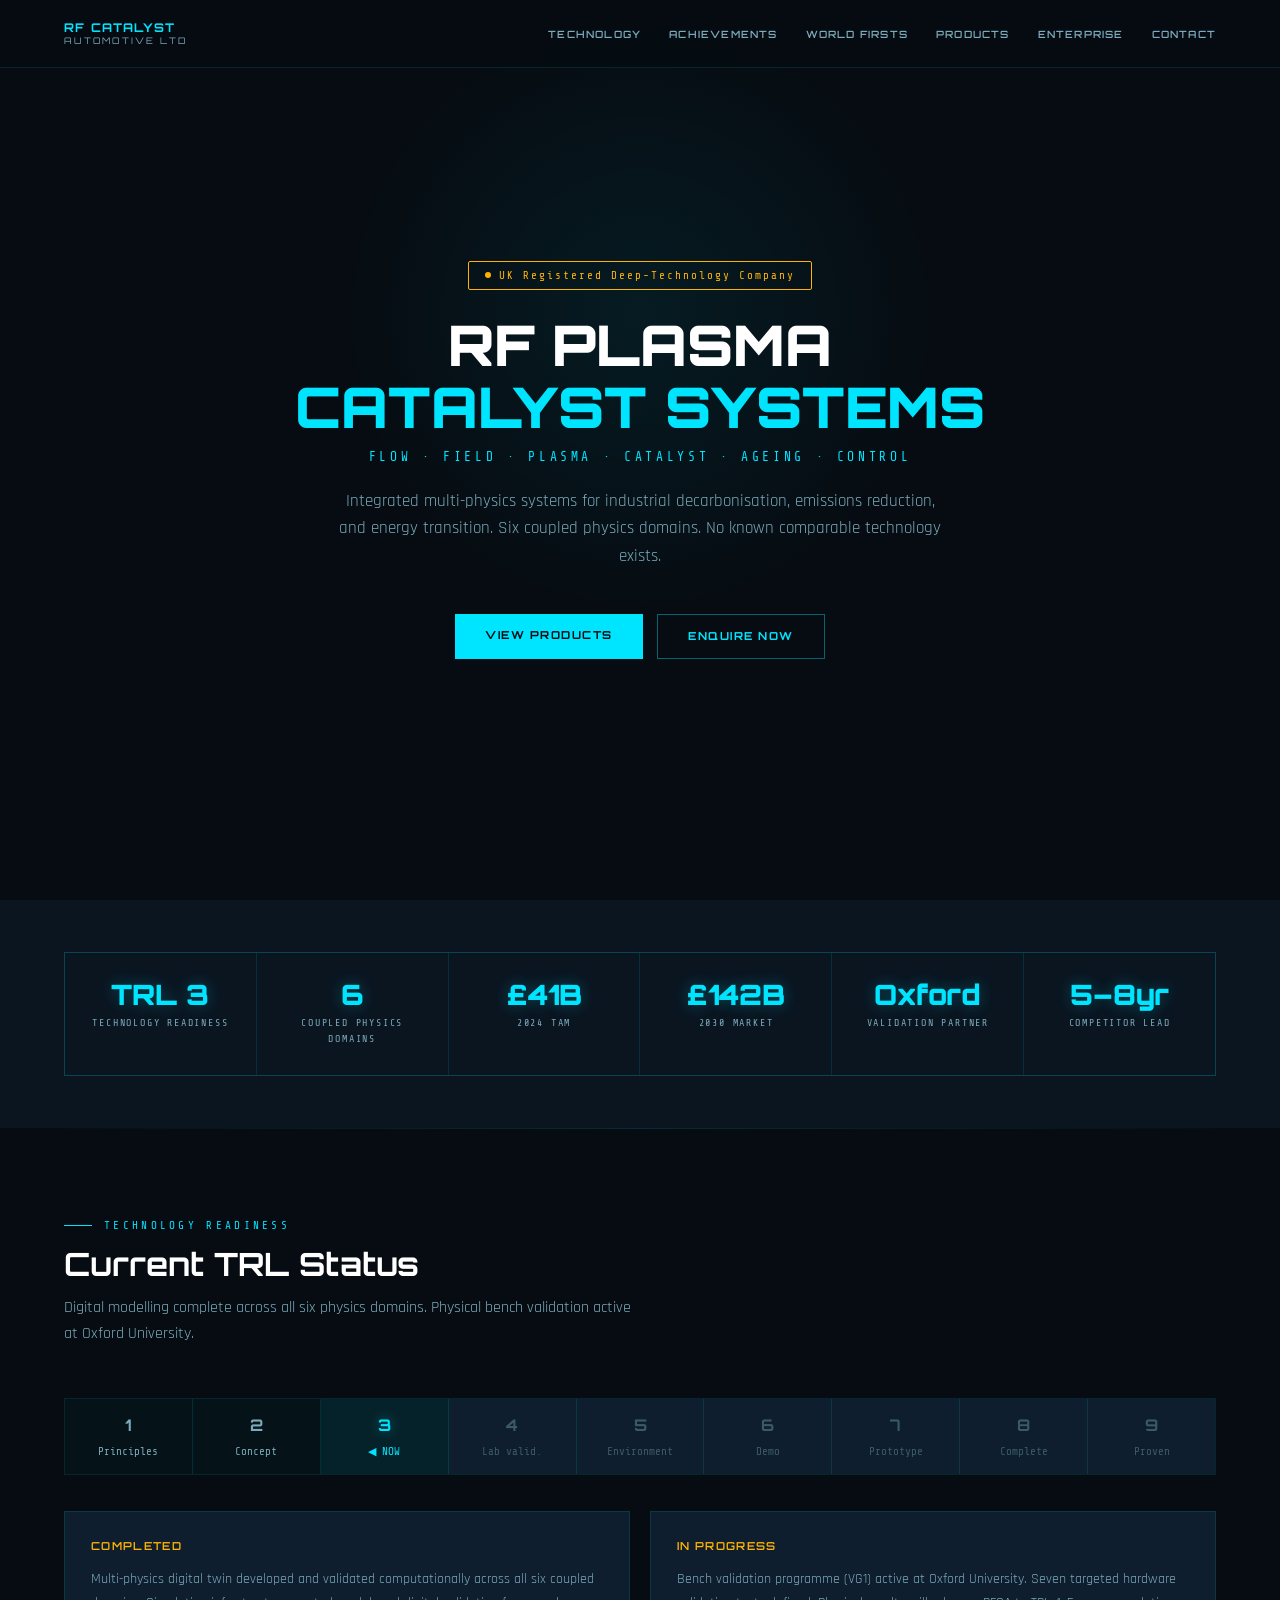
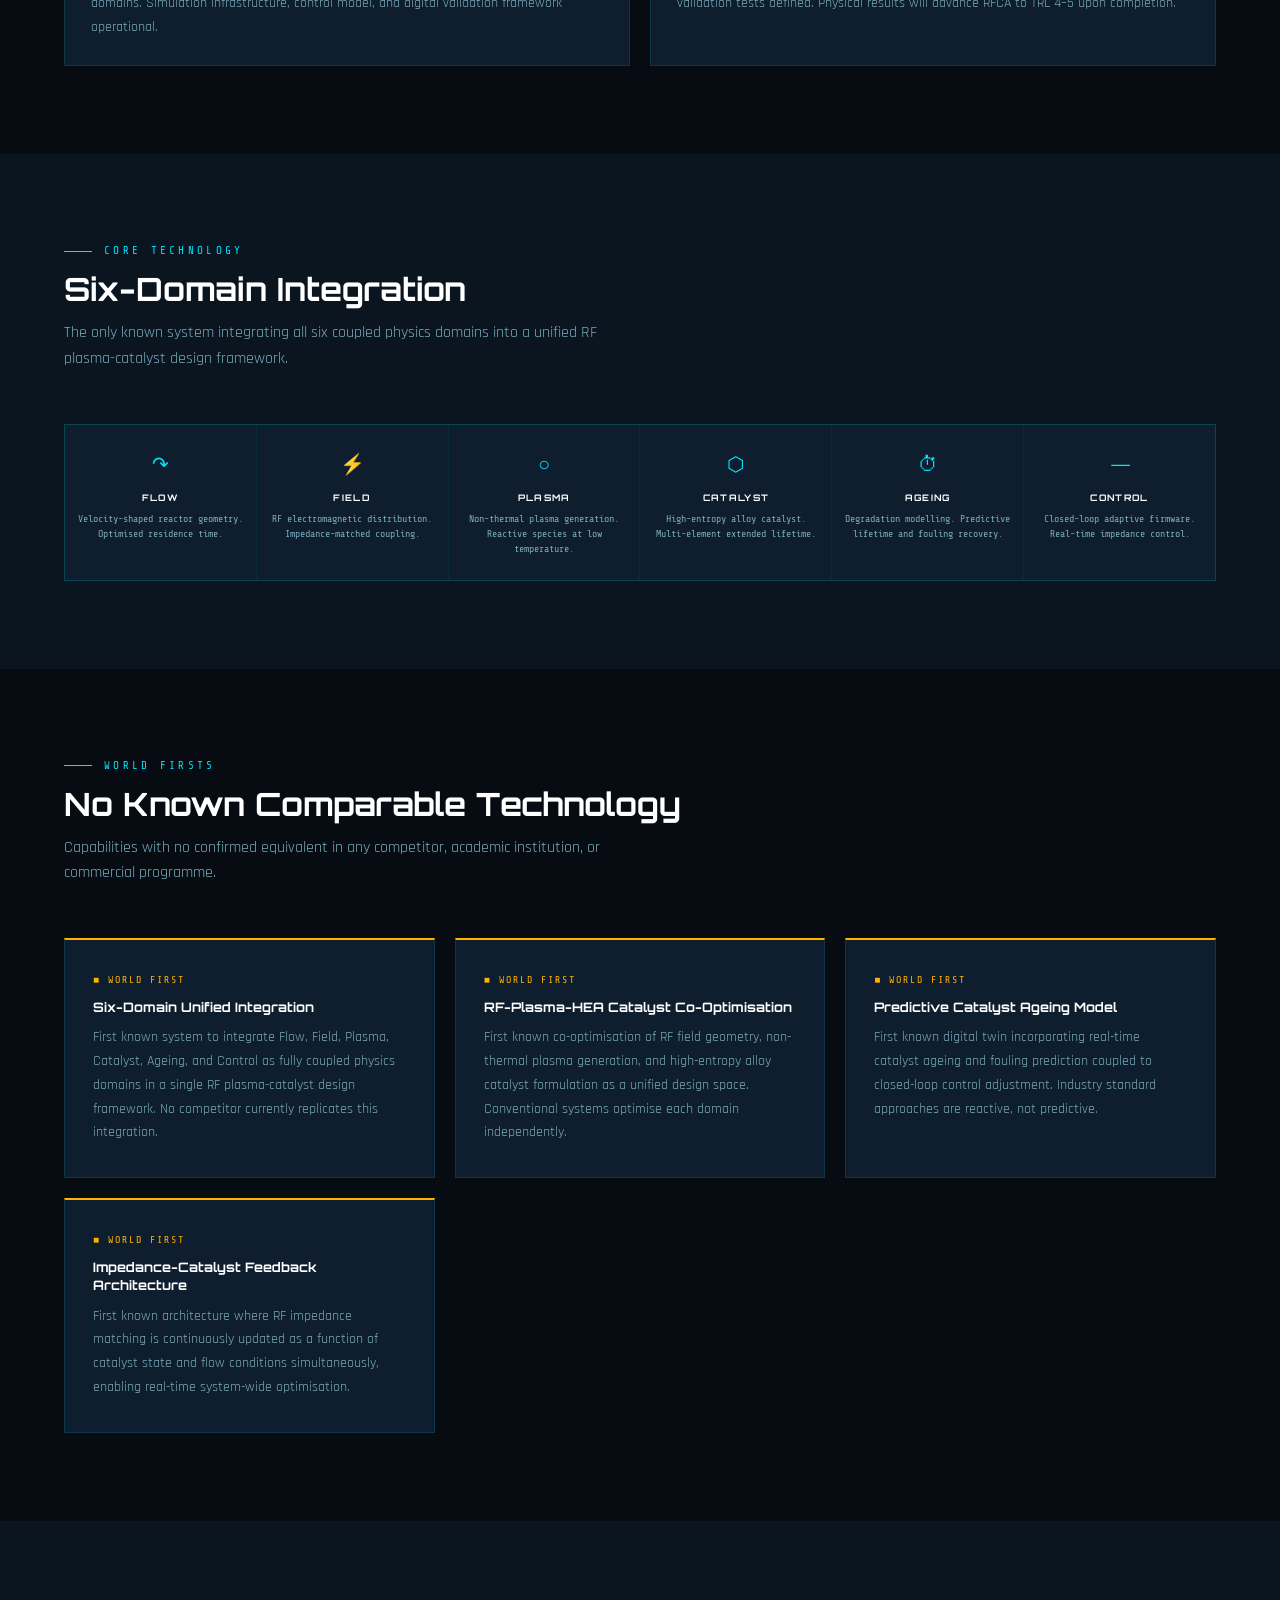
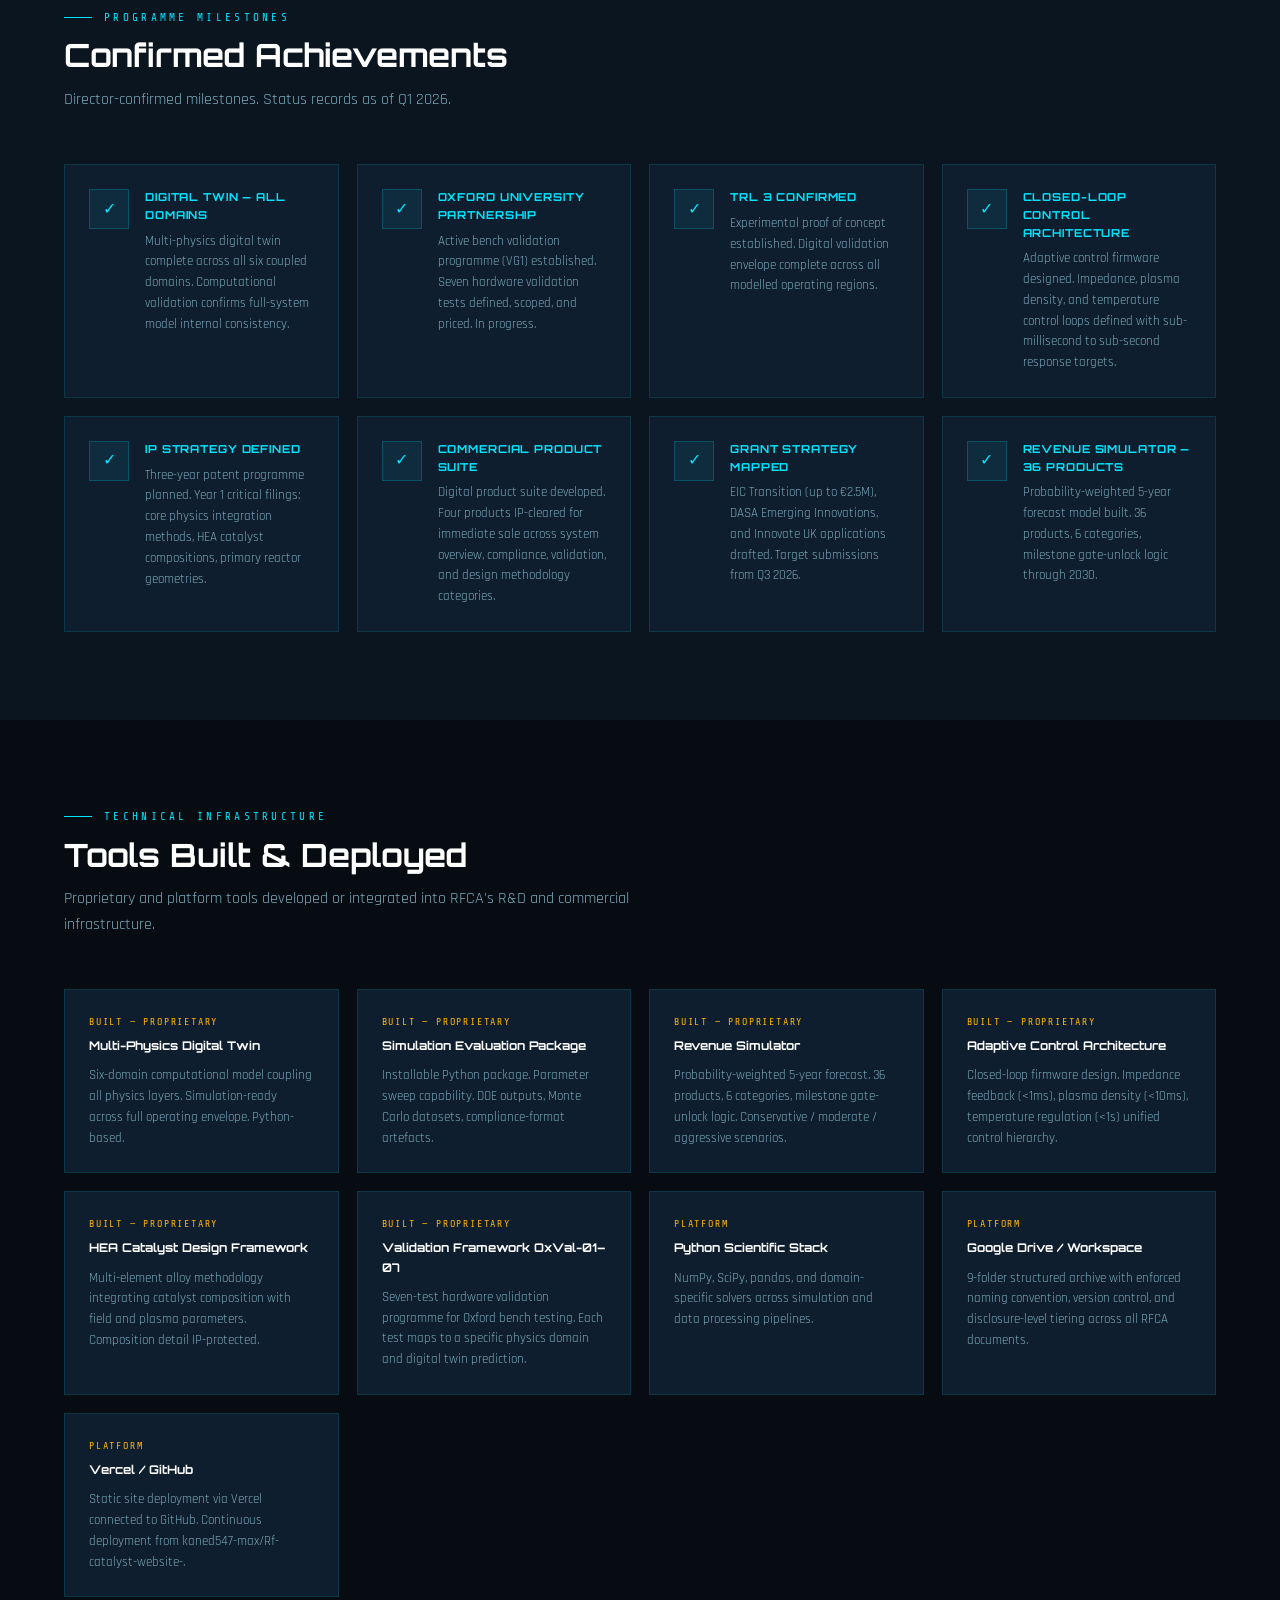
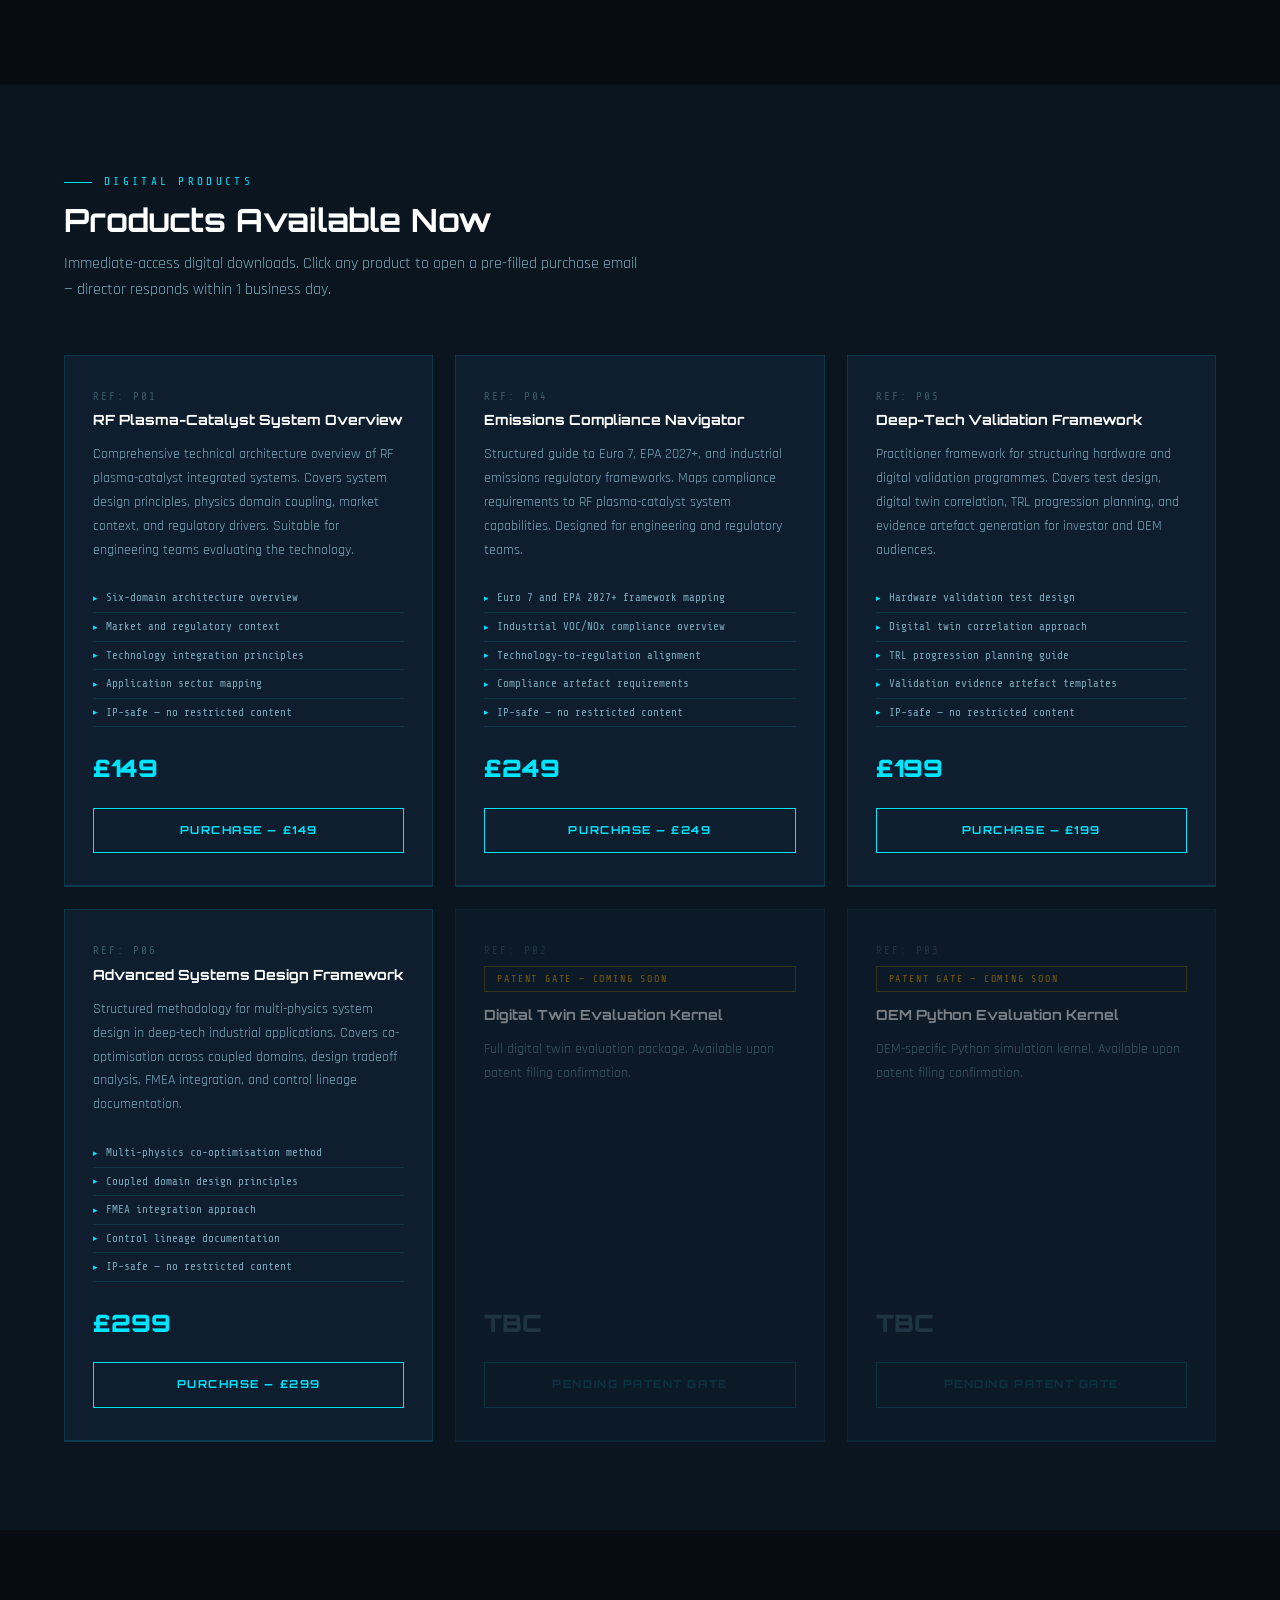
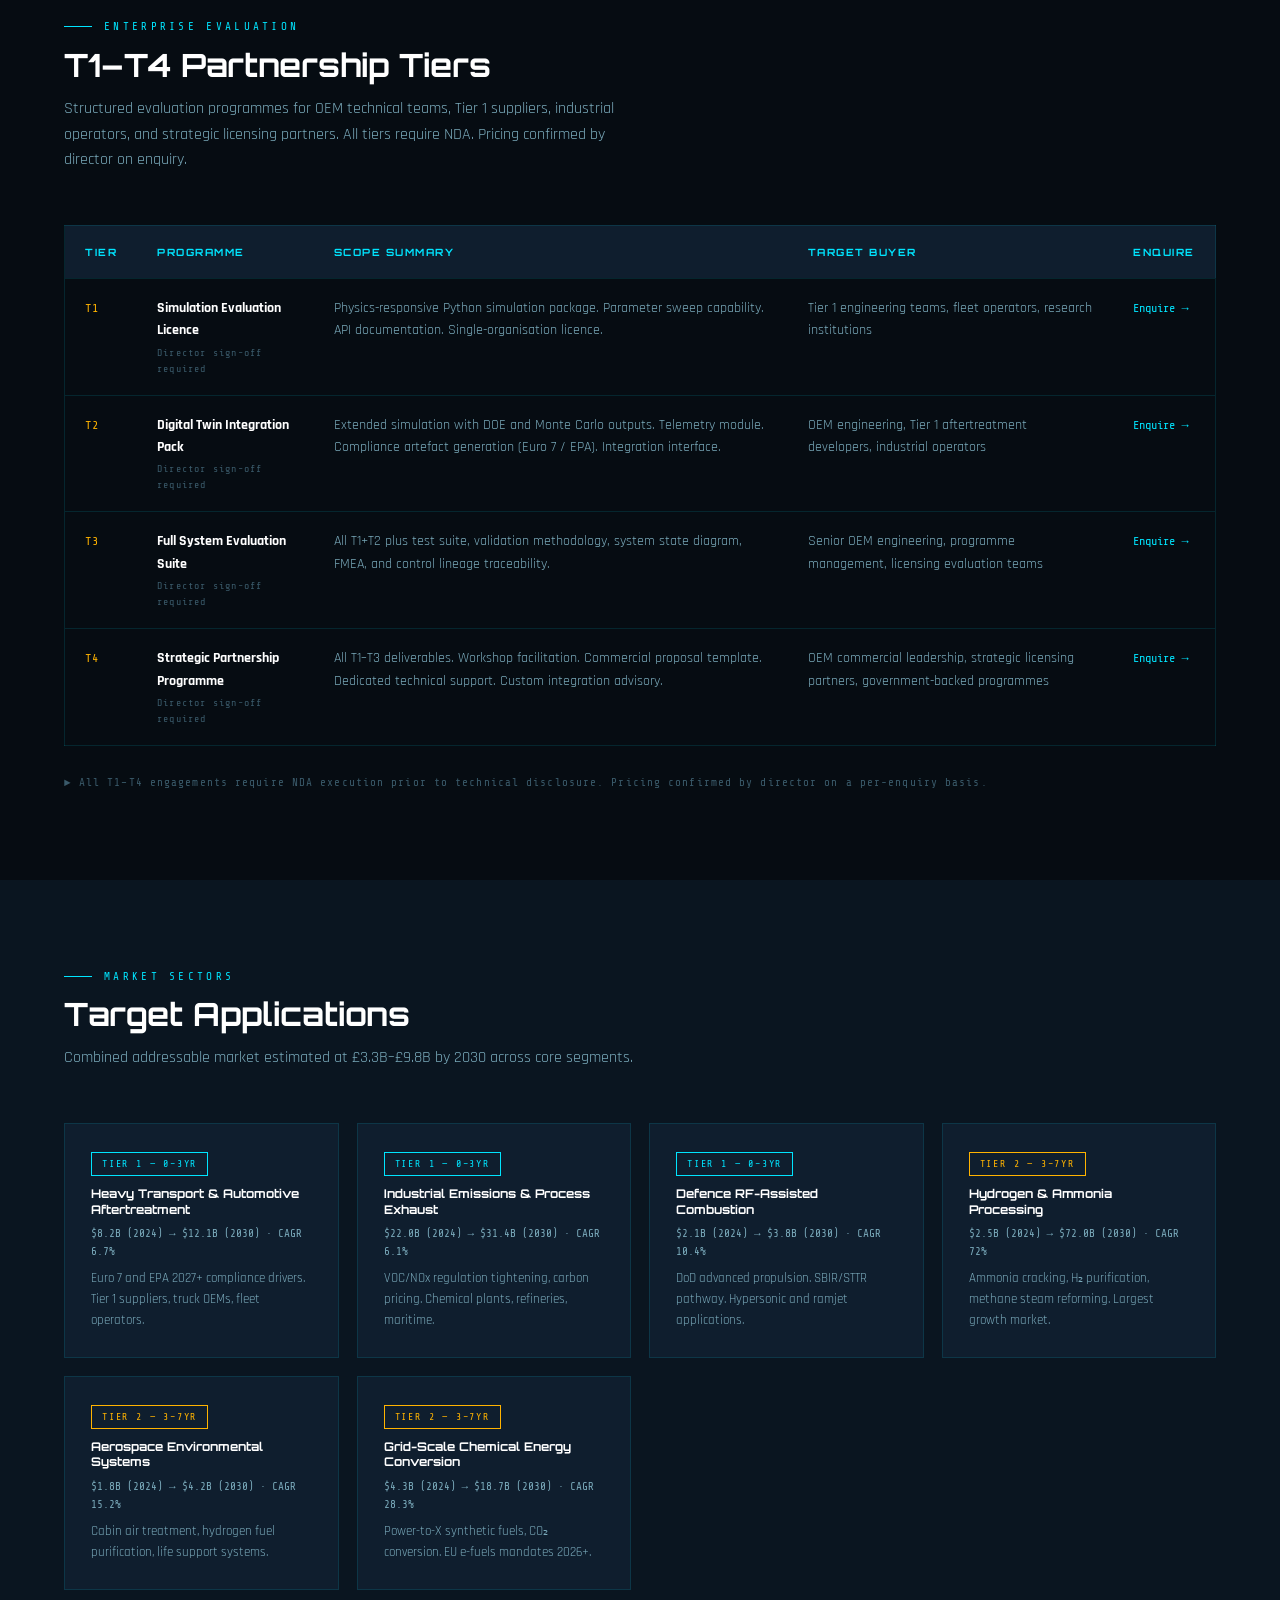
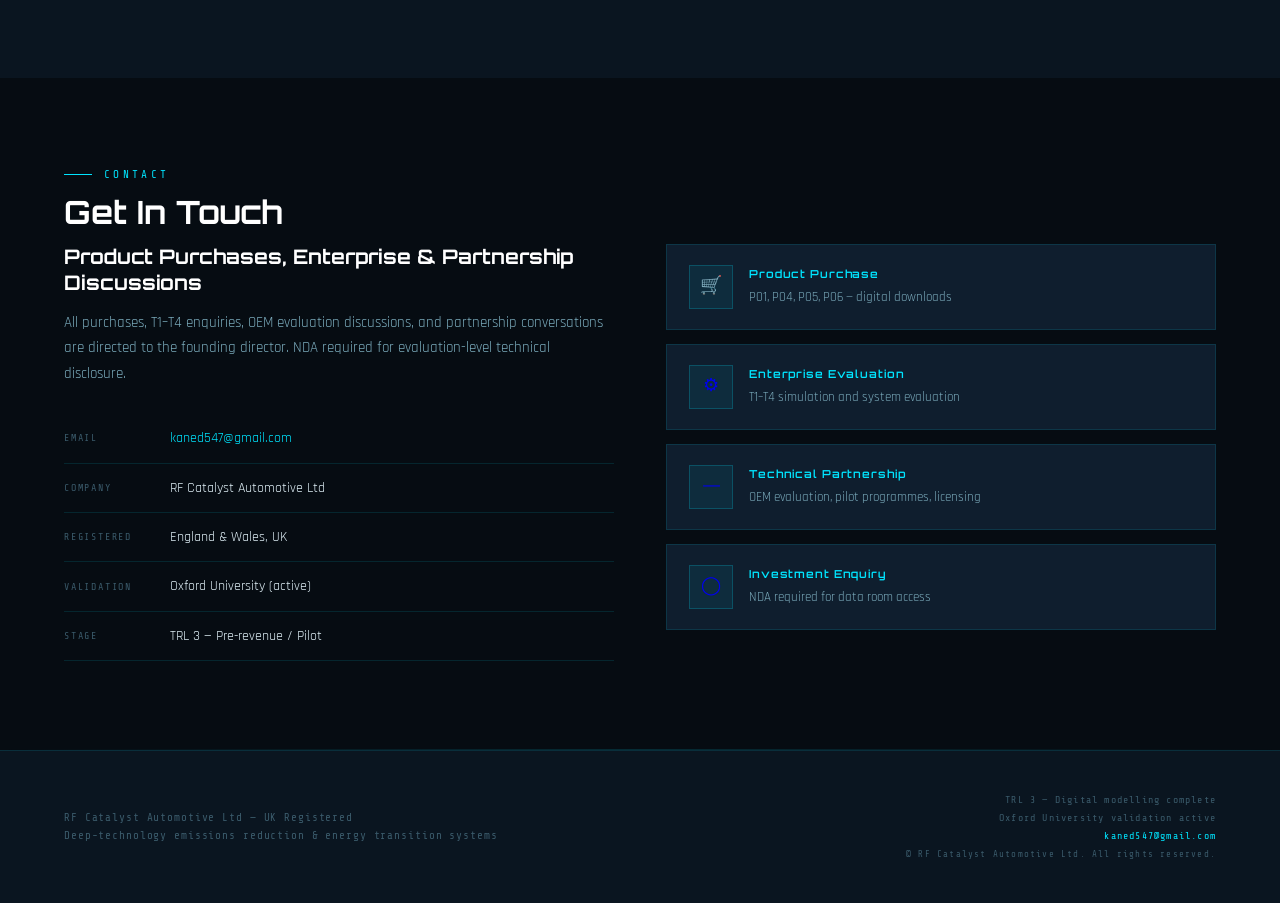
==== index.html @ 90d87677 "Update fmt.Println to print 'Goodbye World'" ====
<!DOCTYPE html>
<html lang="en">
<head>
<meta charset="UTF-8">
<meta name="viewport" content="width=device-width, initial-scale=1.0">
<title>RF Catalyst Automotive Ltd</title>
<link href="https://fonts.googleapis.com/css2?family=Orbitron:wght@400;600;700;900&family=Share+Tech+Mono&family=Rajdhani:wght@300;400;500;600;700&display=swap" rel="stylesheet">
<style>
*,*::before,*::after{box-sizing:border-box;margin:0;padding:0}
html{scroll-behavior:smooth}
:root{
  --c:#00E5FF;--a:#FFB300;
  --bg0:#060c12;--bg1:#0a1520;--bg2:#0f1e2e;
  --t1:#deeef5;--t2:#7aaabb;--t3:#3a5a6a;
  --b:rgba(0,229,255,0.12);
}
body{background:var(--bg0);color:var(--t1);font-family:'Rajdhani',sans-serif;font-size:16px;line-height:1.6;overflow-x:hidden;}
body::before{content:'';position:fixed;inset:0;background-image:linear-gradient(rgba(0,229,255,0.025) 1px,transparent 1px),linear-gradient(90deg,rgba(0,229,255,0.025) 1px,transparent 1px);background-size:60px 60px;pointer-events:none;z-index:0;}

/* NAV */
nav{position:fixed;top:0;left:0;right:0;z-index:200;height:68px;display:flex;align-items:center;justify-content:space-between;padding:0 5%;background:rgba(6,12,18,0.92);backdrop-filter:blur(12px);border-bottom:1px solid var(--b);}
.nav-brand{display:flex;align-items:center;gap:12px;text-decoration:none;}
.nav-brand img{height:40px;width:40px;object-fit:contain;border-radius:4px;}
.nav-name{font-family:'Orbitron',monospace;font-size:12px;font-weight:700;color:var(--c);letter-spacing:.1em;line-height:1.3;}
.nav-name small{display:block;font-size:9px;color:var(--t2);letter-spacing:.25em;font-weight:400;}
.nav-links{display:flex;gap:28px;list-style:none;}
.nav-links a{font-family:'Orbitron',monospace;font-size:10px;font-weight:600;letter-spacing:.12em;color:var(--t2);text-decoration:none;text-transform:uppercase;transition:color .2s;}
.nav-links a:hover{color:var(--c);}
@media(max-width:768px){.nav-links{display:none;}}

/* WRAP */
.wrap{position:relative;z-index:1;}

/* HERO */
.hero{min-height:100vh;display:flex;align-items:center;justify-content:center;text-align:center;padding:100px 5% 80px;background:var(--bg0);position:relative;overflow:hidden;}
.hero-glow{position:absolute;top:35%;left:50%;transform:translate(-50%,-50%);width:600px;height:600px;background:radial-gradient(ellipse,rgba(0,229,255,0.07) 0%,transparent 70%);pointer-events:none;}
.hero-inner{position:relative;z-index:1;max-width:860px;margin:0 auto;}
.hero-logo{width:110px;height:110px;object-fit:contain;margin:0 auto 28px;display:block;filter:drop-shadow(0 0 28px rgba(0,229,255,0.5));animation:float 6s ease-in-out infinite;}
@keyframes float{0%,100%{transform:translateY(0);}50%{transform:translateY(-10px);}}
.hero-badge{display:inline-flex;align-items:center;gap:8px;padding:5px 16px;border:1px solid var(--a);border-radius:2px;font-family:'Share Tech Mono',monospace;font-size:11px;letter-spacing:.18em;color:var(--a);margin-bottom:24px;}
.dot{width:6px;height:6px;background:var(--a);border-radius:50%;animation:blink 2s ease-in-out infinite;}
@keyframes blink{0%,100%{opacity:1;}50%{opacity:.3;}}
.hero h1{font-family:'Orbitron',monospace;font-size:clamp(28px,5vw,56px);font-weight:900;line-height:1.1;color:#fff;margin-bottom:10px;}
.hero h1 .c{color:var(--c);}
.hero-sub{font-family:'Share Tech Mono',monospace;font-size:clamp(10px,1.4vw,13px);color:var(--c);letter-spacing:.28em;text-transform:uppercase;margin-bottom:20px;}
.hero-desc{font-size:17px;color:var(--t2);max-width:620px;margin:0 auto 44px;}
.cta-row{display:flex;gap:14px;justify-content:center;flex-wrap:wrap;}

/* BUTTONS */
.btn{display:inline-block;padding:13px 30px;font-family:'Orbitron',monospace;font-size:11px;font-weight:700;letter-spacing:.14em;text-transform:uppercase;text-decoration:none;cursor:pointer;transition:all .2s;border:none;}
.btn-c{background:var(--c);color:#060c12;}
.btn-c:hover{background:#fff;box-shadow:0 0 24px rgba(0,229,255,.4);transform:translateY(-2px);}
.btn-o{background:transparent;border:1px solid rgba(0,229,255,.4);color:var(--c);}
.btn-o:hover{border-color:var(--c);background:rgba(0,229,255,.06);transform:translateY(-2px);}

/* SECTIONS */
.sec{position:relative;z-index:1;padding:88px 5%;}
.sec.alt{background:var(--bg1);}
.sec-label{font-family:'Share Tech Mono',monospace;font-size:11px;letter-spacing:.3em;color:var(--c);text-transform:uppercase;margin-bottom:10px;display:flex;align-items:center;gap:12px;}
.sec-label::before{content:'';display:inline-block;width:28px;height:1px;background:var(--c);}
.sec h2{font-family:'Orbitron',monospace;font-size:clamp(20px,2.8vw,32px);font-weight:700;color:#fff;margin-bottom:12px;line-height:1.2;}
.sec-desc{font-size:16px;color:var(--t2);max-width:580px;margin-bottom:52px;}

/* SEP */
.sep{height:1px;background:linear-gradient(90deg,transparent,var(--c),transparent);opacity:.15;position:relative;z-index:1;}

/* STATS */
.stats{display:grid;grid-template-columns:repeat(auto-fit,minmax(160px,1fr));gap:1px;background:var(--b);border:1px solid var(--b);}
.stat{background:var(--bg1);padding:28px 20px;text-align:center;}
.stat-v{font-family:'Orbitron',monospace;font-size:28px;font-weight:900;color:var(--c);line-height:1;margin-bottom:6px;text-shadow:0 0 16px rgba(0,229,255,.3);}
.stat-l{font-family:'Share Tech Mono',monospace;font-size:10px;letter-spacing:.18em;color:var(--t2);text-transform:uppercase;}

/* TRL */
.trl-bar{display:flex;gap:0;border:1px solid var(--b);overflow:hidden;margin-bottom:36px;flex-wrap:wrap;}
.trl-step{flex:1;min-width:80px;padding:14px 8px;text-align:center;font-family:'Share Tech Mono',monospace;font-size:11px;border-right:1px solid var(--b);color:var(--t3);background:var(--bg2);}
.trl-step:last-child{border-right:none;}
.trl-step.done{color:var(--t2);background:rgba(0,229,255,.03);}
.trl-step.now{background:rgba(0,229,255,.1);color:var(--c);}
.trl-n{font-family:'Orbitron',monospace;font-size:16px;font-weight:700;display:block;margin-bottom:4px;}
.trl-step.now .trl-n{color:var(--c);text-shadow:0 0 12px rgba(0,229,255,.4);}
.trl-cards{display:grid;grid-template-columns:1fr 1fr;gap:20px;margin-top:32px;}
@media(max-width:640px){.trl-cards{grid-template-columns:1fr;}}
.trl-card{background:var(--bg2);border:1px solid var(--b);padding:26px;}
.trl-ct{font-family:'Orbitron',monospace;font-size:11px;font-weight:600;letter-spacing:.12em;color:var(--a);margin-bottom:12px;text-transform:uppercase;}
.trl-card p{font-size:14px;color:var(--t2);line-height:1.7;}

/* DOMAINS */
.domains{display:grid;grid-template-columns:repeat(6,1fr);gap:1px;background:var(--b);border:1px solid var(--b);}
@media(max-width:768px){.domains{grid-template-columns:repeat(3,1fr);}}
@media(max-width:420px){.domains{grid-template-columns:repeat(2,1fr);}}
.domain{background:var(--bg2);padding:24px 12px;text-align:center;transition:background .3s;}
.domain:hover{background:rgba(0,229,255,.06);}
.d-icon{font-size:20px;color:var(--c);display:block;margin-bottom:10px;}
.d-name{font-family:'Orbitron',monospace;font-size:9px;font-weight:700;letter-spacing:.15em;color:#fff;margin-bottom:6px;text-transform:uppercase;}
.d-desc{font-family:'Share Tech Mono',monospace;font-size:10px;color:var(--t2);line-height:1.5;}

/* WORLD FIRSTS */
.firsts{display:grid;grid-template-columns:repeat(auto-fit,minmax(280px,1fr));gap:20px;}
.first{background:var(--bg2);border:1px solid var(--b);padding:32px 28px;transition:all .3s;border-top:2px solid var(--a);}
.first:hover{border-color:rgba(255,179,0,.5);transform:translateY(-3px);box-shadow:0 0 24px rgba(255,179,0,.1);}
.first-tag{font-family:'Share Tech Mono',monospace;font-size:10px;letter-spacing:.2em;color:var(--a);margin-bottom:10px;text-transform:uppercase;}
.first h3{font-family:'Orbitron',monospace;font-size:13px;font-weight:700;color:#fff;margin-bottom:10px;line-height:1.4;}
.first p{font-size:14px;color:var(--t2);line-height:1.7;}

/* ACHIEVEMENTS */
.achs{display:grid;grid-template-columns:repeat(auto-fit,minmax(260px,1fr));gap:18px;}
.ach{background:var(--bg2);border:1px solid var(--b);padding:24px;display:flex;gap:16px;align-items:flex-start;transition:border-color .3s;}
.ach:hover{border-color:rgba(0,229,255,.3);}
.ach-ico{width:40px;height:40px;flex-shrink:0;background:rgba(0,229,255,.07);border:1px solid rgba(0,229,255,.2);display:flex;align-items:center;justify-content:center;font-size:16px;color:var(--c);}
.ach h4{font-family:'Orbitron',monospace;font-size:11px;font-weight:700;letter-spacing:.08em;color:var(--c);margin-bottom:6px;text-transform:uppercase;}
.ach p{font-size:13px;color:var(--t2);line-height:1.6;}

/* TOOLS */
.tools{display:grid;grid-template-columns:repeat(auto-fit,minmax(240px,1fr));gap:18px;}
.tool{background:var(--bg2);border:1px solid var(--b);padding:24px;transition:all .3s;}
.tool:hover{border-color:rgba(0,229,255,.3);transform:translateY(-2px);}
.tool-type{font-family:'Share Tech Mono',monospace;font-size:10px;letter-spacing:.18em;color:var(--a);margin-bottom:6px;text-transform:uppercase;}
.tool h4{font-family:'Orbitron',monospace;font-size:12px;font-weight:700;color:#fff;margin-bottom:10px;}
.tool p{font-size:13px;color:var(--t2);line-height:1.6;}

/* PRODUCTS */
.products{display:grid;grid-template-columns:repeat(auto-fit,minmax(280px,1fr));gap:22px;}
.product{background:var(--bg2);border:1px solid var(--b);padding:32px 28px;display:flex;flex-direction:column;transition:all .3s;border-bottom:2px solid rgba(0,229,255,.15);}
.product:hover{border-color:rgba(0,229,255,.35);border-bottom-color:var(--c);transform:translateY(-4px);box-shadow:0 20px 50px rgba(0,0,0,.4),0 0 20px rgba(0,229,255,.1);}
.product.hold{opacity:.45;pointer-events:none;}
.p-ref{font-family:'Share Tech Mono',monospace;font-size:11px;letter-spacing:.18em;color:var(--t3);margin-bottom:6px;}
.p-name{font-family:'Orbitron',monospace;font-size:14px;font-weight:700;color:#fff;margin-bottom:14px;line-height:1.3;}
.p-desc{font-size:14px;color:var(--t2);line-height:1.7;flex:1;margin-bottom:22px;}
.p-feats{list-style:none;margin-bottom:22px;}
.p-feats li{font-family:'Share Tech Mono',monospace;font-size:11px;color:var(--t2);padding:5px 0;border-bottom:1px solid var(--b);display:flex;align-items:center;gap:8px;}
.p-feats li::before{content:'▸';color:var(--c);font-size:9px;}
.p-price{font-family:'Orbitron',monospace;font-size:24px;font-weight:900;color:var(--c);margin-bottom:20px;}
.hold-tag{display:inline-block;padding:4px 12px;border:1px solid rgba(255,179,0,.4);color:var(--a);font-family:'Share Tech Mono',monospace;font-size:10px;letter-spacing:.18em;text-transform:uppercase;margin-bottom:14px;}
.btn-buy{display:block;text-align:center;padding:13px 20px;border:1px solid var(--c);color:var(--c);font-family:'Orbitron',monospace;font-size:11px;font-weight:700;letter-spacing:.14em;text-transform:uppercase;text-decoration:none;background:transparent;transition:all .2s;margin-top:auto;}
.btn-buy:hover{background:var(--c);color:var(--bg0);box-shadow:0 0 20px rgba(0,229,255,.3);}
.btn-buy.off{opacity:.3;cursor:not-allowed;pointer-events:none;}

/* TABLE */
.tbl-wrap{overflow-x:auto;margin-bottom:28px;}
table{width:100%;border-collapse:collapse;border:1px solid var(--b);min-width:600px;}
th{background:var(--bg2);padding:18px 20px;font-family:'Orbitron',monospace;font-size:10px;font-weight:700;letter-spacing:.15em;color:var(--c);text-align:left;border-bottom:1px solid var(--b);text-transform:uppercase;}
td{padding:18px 20px;font-size:14px;color:var(--t2);border-bottom:1px solid var(--b);vertical-align:top;}
tr:last-child td{border-bottom:none;}
tr:hover td{background:rgba(0,229,255,.025);color:var(--t1);}
.t-ref{font-family:'Share Tech Mono',monospace;font-size:12px;color:var(--a);letter-spacing:.08em;}
.t-note{font-family:'Share Tech Mono',monospace;font-size:10px;color:var(--t3);letter-spacing:.12em;display:block;margin-top:3px;}
.t-link{color:var(--c);font-family:'Share Tech Mono',monospace;font-size:12px;text-decoration:none;transition:color .2s;}
.t-link:hover{color:#fff;}

/* MARKETS */
.markets{display:grid;grid-template-columns:repeat(auto-fit,minmax(260px,1fr));gap:18px;}
.market{background:var(--bg2);border:1px solid var(--b);padding:26px;transition:border-color .3s;}
.market:hover{border-color:rgba(0,229,255,.3);}
.m-badge{display:inline-block;padding:3px 10px;font-family:'Share Tech Mono',monospace;font-size:10px;letter-spacing:.18em;text-transform:uppercase;margin-bottom:10px;}
.t1b{border:1px solid var(--c);color:var(--c);}
.t2b{border:1px solid var(--a);color:var(--a);}
.market h4{font-family:'Orbitron',monospace;font-size:12px;font-weight:700;color:#fff;margin-bottom:8px;line-height:1.3;}
.m-size{font-family:'Share Tech Mono',monospace;font-size:11px;color:var(--t2);margin-bottom:8px;}
.market p{font-size:13px;color:var(--t2);line-height:1.6;}

/* CONTACT */
.contact-grid{display:grid;grid-template-columns:1fr 1fr;gap:52px;align-items:start;}
@media(max-width:768px){.contact-grid{grid-template-columns:1fr;}}
.c-title{font-family:'Orbitron',monospace;font-size:20px;font-weight:700;color:#fff;margin-bottom:14px;line-height:1.3;}
.c-desc{font-size:15px;color:var(--t2);margin-bottom:28px;line-height:1.7;}
.c-row{display:flex;gap:16px;align-items:center;padding:13px 0;border-bottom:1px solid var(--b);}
.c-lbl{font-family:'Share Tech Mono',monospace;font-size:10px;letter-spacing:.18em;color:var(--t3);text-transform:uppercase;min-width:90px;}
.c-val{font-size:14px;color:var(--t1);}
.c-val a{color:var(--c);text-decoration:none;transition:color .2s;}
.c-val a:hover{color:#fff;}
.channels{display:flex;flex-direction:column;gap:14px;}
.channel{background:var(--bg2);border:1px solid var(--b);padding:20px 22px;display:flex;gap:16px;align-items:center;text-decoration:none;transition:all .3s;}
.channel:hover{border-color:rgba(0,229,255,.35);background:rgba(0,229,255,.04);transform:translateX(4px);}
.ch-ico{width:44px;height:44px;flex-shrink:0;background:rgba(0,229,255,.07);border:1px solid rgba(0,229,255,.2);display:flex;align-items:center;justify-content:center;font-size:18px;}
.ch-lbl{font-family:'Orbitron',monospace;font-size:11px;font-weight:600;color:var(--c);margin-bottom:3px;letter-spacing:.08em;}
.ch-detail{font-size:13px;color:var(--t2);}

/* FOOTER */
footer{position:relative;z-index:1;background:var(--bg1);border-top:1px solid var(--b);padding:40px 5%;display:flex;justify-content:space-between;align-items:center;flex-wrap:wrap;gap:20px;}
.f-left{display:flex;align-items:center;gap:12px;}
.f-logo{height:32px;width:32px;object-fit:contain;opacity:.65;}
.f-text{font-family:'Share Tech Mono',monospace;font-size:11px;color:var(--t3);letter-spacing:.08em;line-height:1.7;}
.f-right{font-family:'Share Tech Mono',monospace;font-size:10px;color:var(--t3);letter-spacing:.12em;text-align:right;line-height:1.8;}
.f-email{color:var(--c);}
</style>
</head>
<body>

<nav>
  <a href="#hero" class="nav-brand">
    <img src="logo.png" alt="RFCA" onerror="this.style.display='none'">
    <div class="nav-name">RF CATALYST<small>AUTOMOTIVE LTD</small></div>
  </a>
  <ul class="nav-links">
    <li><a href="#technology">Technology</a></li>
    <li><a href="#achievements">Achievements</a></li>
    <li><a href="#firsts">World Firsts</a></li>
    <li><a href="#products">Products</a></li>
    <li><a href="#enterprise">Enterprise</a></li>
    <li><a href="#contact">Contact</a></li>
  </ul>
</nav>

<div class="wrap">

<div class="hero" id="hero">
  <div class="hero-glow"></div>
  <div class="hero-inner">
    <img src="logo.png" alt="RF Catalyst Automotive" class="hero-logo" onerror="this.style.display='none'">
    <div class="hero-badge"><span class="dot"></span>UK Registered Deep-Technology Company</div>
    <h1>RF PLASMA<br><span class="c">CATALYST SYSTEMS</span></h1>
    <p class="hero-sub">Flow &middot; Field &middot; Plasma &middot; Catalyst &middot; Ageing &middot; Control</p>
    <p class="hero-desc">Integrated multi-physics systems for industrial decarbonisation, emissions reduction, and energy transition. Six coupled physics domains. No known comparable technology exists.</p>
    <div class="cta-row">
      <a href="#products" class="btn btn-c">View Products</a>
      <a href="#contact" class="btn btn-o">Enquire Now</a>
    </div>
  </div>
</div>

<div class="sec alt" style="padding:52px 5%;">
  <div class="stats">
    <div class="stat"><div class="stat-v">TRL 3</div><div class="stat-l">Technology Readiness</div></div>
    <div class="stat"><div class="stat-v">6</div><div class="stat-l">Coupled Physics Domains</div></div>
    <div class="stat"><div class="stat-v">£41B</div><div class="stat-l">2024 TAM</div></div>
    <div class="stat"><div class="stat-v">£142B</div><div class="stat-l">2030 Market</div></div>
    <div class="stat"><div class="stat-v">Oxford</div><div class="stat-l">Validation Partner</div></div>
    <div class="stat"><div class="stat-v">5&ndash;8yr</div><div class="stat-l">Competitor Lead</div></div>
  </div>
</div>

<div class="sep"></div>

<div class="sec" id="trl">
  <div class="sec-label">Technology Readiness</div>
  <h2>Current TRL Status</h2>
  <p class="sec-desc">Digital modelling complete across all six physics domains. Physical bench validation active at Oxford University.</p>
  <div class="trl-bar">
    <div class="trl-step done"><span class="trl-n">1</span>Principles</div>
    <div class="trl-step done"><span class="trl-n">2</span>Concept</div>
    <div class="trl-step now"><span class="trl-n">3</span>&#9664; NOW</div>
    <div class="trl-step"><span class="trl-n">4</span>Lab valid.</div>
    <div class="trl-step"><span class="trl-n">5</span>Environment</div>
    <div class="trl-step"><span class="trl-n">6</span>Demo</div>
    <div class="trl-step"><span class="trl-n">7</span>Prototype</div>
    <div class="trl-step"><span class="trl-n">8</span>Complete</div>
    <div class="trl-step"><span class="trl-n">9</span>Proven</div>
  </div>
  <div class="trl-cards">
    <div class="trl-card"><div class="trl-ct">Completed</div><p>Multi-physics digital twin developed and validated computationally across all six coupled domains. Simulation infrastructure, control model, and digital validation framework operational.</p></div>
    <div class="trl-card"><div class="trl-ct">In Progress</div><p>Bench validation programme (VG1) active at Oxford University. Seven targeted hardware validation tests defined. Physical results will advance RFCA to TRL 4&ndash;5 upon completion.</p></div>
  </div>
</div>

<div class="sec alt" id="technology">
  <div class="sec-label">Core Technology</div>
  <h2>Six-Domain Integration</h2>
  <p class="sec-desc">The only known system integrating all six coupled physics domains into a unified RF plasma-catalyst design framework.</p>
  <div class="domains">
    <div class="domain"><span class="d-icon">&#8631;</span><div class="d-name">Flow</div><div class="d-desc">Velocity-shaped reactor geometry. Optimised residence time.</div></div>
    <div class="domain"><span class="d-icon">&#9889;</span><div class="d-name">Field</div><div class="d-desc">RF electromagnetic distribution. Impedance-matched coupling.</div></div>
    <div class="domain"><span class="d-icon">&#9675;</span><div class="d-name">Plasma</div><div class="d-desc">Non-thermal plasma generation. Reactive species at low temperature.</div></div>
    <div class="domain"><span class="d-icon">&#11041;</span><div class="d-name">Catalyst</div><div class="d-desc">High-entropy alloy catalyst. Multi-element extended lifetime.</div></div>
    <div class="domain"><span class="d-icon">&#9201;</span><div class="d-name">Ageing</div><div class="d-desc">Degradation modelling. Predictive lifetime and fouling recovery.</div></div>
    <div class="domain"><span class="d-icon">&#11835;</span><div class="d-name">Control</div><div class="d-desc">Closed-loop adaptive firmware. Real-time impedance control.</div></div>
  </div>
</div>

<div class="sec" id="firsts">
  <div class="sec-label">World Firsts</div>
  <h2>No Known Comparable Technology</h2>
  <p class="sec-desc">Capabilities with no confirmed equivalent in any competitor, academic institution, or commercial programme.</p>
  <div class="firsts">
    <div class="first"><div class="first-tag">&#9632; World First</div><h3>Six-Domain Unified Integration</h3><p>First known system to integrate Flow, Field, Plasma, Catalyst, Ageing, and Control as fully coupled physics domains in a single RF plasma-catalyst design framework. No competitor currently replicates this integration.</p></div>
    <div class="first"><div class="first-tag">&#9632; World First</div><h3>RF-Plasma-HEA Catalyst Co-Optimisation</h3><p>First known co-optimisation of RF field geometry, non-thermal plasma generation, and high-entropy alloy catalyst formulation as a unified design space. Conventional systems optimise each domain independently.</p></div>
    <div class="first"><div class="first-tag">&#9632; World First</div><h3>Predictive Catalyst Ageing Model</h3><p>First known digital twin incorporating real-time catalyst ageing and fouling prediction coupled to closed-loop control adjustment. Industry standard approaches are reactive, not predictive.</p></div>
    <div class="first"><div class="first-tag">&#9632; World First</div><h3>Impedance-Catalyst Feedback Architecture</h3><p>First known architecture where RF impedance matching is continuously updated as a function of catalyst state and flow conditions simultaneously, enabling real-time system-wide optimisation.</p></div>
  </div>
</div>

<div class="sec alt" id="achievements">
  <div class="sec-label">Programme Milestones</div>
  <h2>Confirmed Achievements</h2>
  <p class="sec-desc">Director-confirmed milestones. Status records as of Q1 2026.</p>
  <div class="achs">
    <div class="ach"><div class="ach-ico">&#10003;</div><div><h4>Digital Twin &mdash; All Domains</h4><p>Multi-physics digital twin complete across all six coupled domains. Computational validation confirms full-system model internal consistency.</p></div></div>
    <div class="ach"><div class="ach-ico">&#10003;</div><div><h4>Oxford University Partnership</h4><p>Active bench validation programme (VG1) established. Seven hardware validation tests defined, scoped, and priced. In progress.</p></div></div>
    <div class="ach"><div class="ach-ico">&#10003;</div><div><h4>TRL 3 Confirmed</h4><p>Experimental proof of concept established. Digital validation envelope complete across all modelled operating regions.</p></div></div>
    <div class="ach"><div class="ach-ico">&#10003;</div><div><h4>Closed-Loop Control Architecture</h4><p>Adaptive control firmware designed. Impedance, plasma density, and temperature control loops defined with sub-millisecond to sub-second response targets.</p></div></div>
    <div class="ach"><div class="ach-ico">&#10003;</div><div><h4>IP Strategy Defined</h4><p>Three-year patent programme planned. Year 1 critical filings: core physics integration methods, HEA catalyst compositions, primary reactor geometries.</p></div></div>
    <div class="ach"><div class="ach-ico">&#10003;</div><div><h4>Commercial Product Suite</h4><p>Digital product suite developed. Four products IP-cleared for immediate sale across system overview, compliance, validation, and design methodology categories.</p></div></div>
    <div class="ach"><div class="ach-ico">&#10003;</div><div><h4>Grant Strategy Mapped</h4><p>EIC Transition (up to &euro;2.5M), DASA Emerging Innovations, and Innovate UK applications drafted. Target submissions from Q3 2026.</p></div></div>
    <div class="ach"><div class="ach-ico">&#10003;</div><div><h4>Revenue Simulator &mdash; 36 Products</h4><p>Probability-weighted 5-year forecast model built. 36 products, 6 categories, milestone gate-unlock logic through 2030.</p></div></div>
  </div>
</div>

<div class="sec" id="tools">
  <div class="sec-label">Technical Infrastructure</div>
  <h2>Tools Built &amp; Deployed</h2>
  <p class="sec-desc">Proprietary and platform tools developed or integrated into RFCA's R&amp;D and commercial infrastructure.</p>
  <div class="tools">
    <div class="tool"><div class="tool-type">Built &mdash; Proprietary</div><h4>Multi-Physics Digital Twin</h4><p>Six-domain computational model coupling all physics layers. Simulation-ready across full operating envelope. Python-based.</p></div>
    <div class="tool"><div class="tool-type">Built &mdash; Proprietary</div><h4>Simulation Evaluation Package</h4><p>Installable Python package. Parameter sweep capability. DOE outputs, Monte Carlo datasets, compliance-format artefacts.</p></div>
    <div class="tool"><div class="tool-type">Built &mdash; Proprietary</div><h4>Revenue Simulator</h4><p>Probability-weighted 5-year forecast. 36 products, 6 categories, milestone gate-unlock logic. Conservative / moderate / aggressive scenarios.</p></div>
    <div class="tool"><div class="tool-type">Built &mdash; Proprietary</div><h4>Adaptive Control Architecture</h4><p>Closed-loop firmware design. Impedance feedback (&lt;1ms), plasma density (&lt;10ms), temperature regulation (&lt;1s) unified control hierarchy.</p></div>
    <div class="tool"><div class="tool-type">Built &mdash; Proprietary</div><h4>HEA Catalyst Design Framework</h4><p>Multi-element alloy methodology integrating catalyst composition with field and plasma parameters. Composition detail IP-protected.</p></div>
    <div class="tool"><div class="tool-type">Built &mdash; Proprietary</div><h4>Validation Framework OxVal-01&ndash;07</h4><p>Seven-test hardware validation programme for Oxford bench testing. Each test maps to a specific physics domain and digital twin prediction.</p></div>
    <div class="tool"><div class="tool-type">Platform</div><h4>Python Scientific Stack</h4><p>NumPy, SciPy, pandas, and domain-specific solvers across simulation and data processing pipelines.</p></div>
    <div class="tool"><div class="tool-type">Platform</div><h4>Google Drive / Workspace</h4><p>9-folder structured archive with enforced naming convention, version control, and disclosure-level tiering across all RFCA documents.</p></div>
    <div class="tool"><div class="tool-type">Platform</div><h4>Vercel / GitHub</h4><p>Static site deployment via Vercel connected to GitHub. Continuous deployment from kaned547-max/Rf-catalyst-website-.</p></div>
  </div>
</div>

<div class="sec alt" id="products">
  <div class="sec-label">Digital Products</div>
  <h2>Products Available Now</h2>
  <p class="sec-desc">Immediate-access digital downloads. Click any product to open a pre-filled purchase email &mdash; director responds within 1 business day.</p>
  <div class="products">

    <div class="product">
      <div class="p-ref">REF: P01</div>
      <div class="p-name">RF Plasma-Catalyst System Overview</div>
      <div class="p-desc">Comprehensive technical architecture overview of RF plasma-catalyst integrated systems. Covers system design principles, physics domain coupling, market context, and regulatory drivers. Suitable for engineering teams evaluating the technology.</div>
      <ul class="p-feats">
        <li>Six-domain architecture overview</li>
        <li>Market and regulatory context</li>
        <li>Technology integration principles</li>
        <li>Application sector mapping</li>
        <li>IP-safe &mdash; no restricted content</li>
      </ul>
      <div class="p-price">&pound;149</div>
      <a href="mailto:kaned547@gmail.com?subject=Purchase%20P01%20RF%20System%20Overview%20%C2%A3149&body=Hello%2C%0A%0AI%20would%20like%20to%20purchase%3A%0AProduct%3A%20P01%20RF%20Plasma-Catalyst%20System%20Overview%0APrice%3A%20%C2%A3149%0A%0APlease%20send%20payment%20and%20delivery%20instructions.%0A%0ARegards" class="btn-buy">Purchase &mdash; &pound;149</a>
    </div>

    <div class="product">
      <div class="p-ref">REF: P04</div>
      <div class="p-name">Emissions Compliance Navigator</div>
      <div class="p-desc">Structured guide to Euro 7, EPA 2027+, and industrial emissions regulatory frameworks. Maps compliance requirements to RF plasma-catalyst system capabilities. Designed for engineering and regulatory teams.</div>
      <ul class="p-feats">
        <li>Euro 7 and EPA 2027+ framework mapping</li>
        <li>Industrial VOC/NOx compliance overview</li>
        <li>Technology-to-regulation alignment</li>
        <li>Compliance artefact requirements</li>
        <li>IP-safe &mdash; no restricted content</li>
      </ul>
      <div class="p-price">&pound;249</div>
      <a href="mailto:kaned547@gmail.com?subject=Purchase%20P04%20Compliance%20Navigator%20%C2%A3249&body=Hello%2C%0A%0AI%20would%20like%20to%20purchase%3A%0AProduct%3A%20P04%20Emissions%20Compliance%20Navigator%0APrice%3A%20%C2%A3249%0A%0APlease%20send%20payment%20and%20delivery%20instructions.%0A%0ARegards" class="btn-buy">Purchase &mdash; &pound;249</a>
    </div>

    <div class="product">
      <div class="p-ref">REF: P05</div>
      <div class="p-name">Deep-Tech Validation Framework</div>
      <div class="p-desc">Practitioner framework for structuring hardware and digital validation programmes. Covers test design, digital twin correlation, TRL progression planning, and evidence artefact generation for investor and OEM audiences.</div>
      <ul class="p-feats">
        <li>Hardware validation test design</li>
        <li>Digital twin correlation approach</li>
        <li>TRL progression planning guide</li>
        <li>Validation evidence artefact templates</li>
        <li>IP-safe &mdash; no restricted content</li>
      </ul>
      <div class="p-price">&pound;199</div>
      <a href="mailto:kaned547@gmail.com?subject=Purchase%20P05%20Validation%20Framework%20%C2%A3199&body=Hello%2C%0A%0AI%20would%20like%20to%20purchase%3A%0AProduct%3A%20P05%20Deep-Tech%20Validation%20Framework%0APrice%3A%20%C2%A3199%0A%0APlease%20send%20payment%20and%20delivery%20instructions.%0A%0ARegards" class="btn-buy">Purchase &mdash; &pound;199</a>
    </div>

    <div class="product">
      <div class="p-ref">REF: P06</div>
      <div class="p-name">Advanced Systems Design Framework</div>
      <div class="p-desc">Structured methodology for multi-physics system design in deep-tech industrial applications. Covers co-optimisation across coupled domains, design tradeoff analysis, FMEA integration, and control lineage documentation.</div>
      <ul class="p-feats">
        <li>Multi-physics co-optimisation method</li>
        <li>Coupled domain design principles</li>
        <li>FMEA integration approach</li>
        <li>Control lineage documentation</li>
        <li>IP-safe &mdash; no restricted content</li>
      </ul>
      <div class="p-price">&pound;299</div>
      <a href="mailto:kaned547@gmail.com?subject=Purchase%20P06%20Design%20Framework%20%C2%A3299&body=Hello%2C%0A%0AI%20would%20like%20to%20purchase%3A%0AProduct%3A%20P06%20Advanced%20Systems%20Design%20Framework%0APrice%3A%20%C2%A3299%0A%0APlease%20send%20payment%20and%20delivery%20instructions.%0A%0ARegards" class="btn-buy">Purchase &mdash; &pound;299</a>
    </div>

    <div class="product hold">
      <div class="p-ref">REF: P02</div>
      <div class="hold-tag">Patent Gate &mdash; Coming Soon</div>
      <div class="p-name">Digital Twin Evaluation Kernel</div>
      <div class="p-desc">Full digital twin evaluation package. Available upon patent filing confirmation.</div>
      <div class="p-price" style="color:var(--t3);">TBC</div>
      <div class="btn-buy off">Pending Patent Gate</div>
    </div>

    <div class="product hold">
      <div class="p-ref">REF: P03</div>
      <div class="hold-tag">Patent Gate &mdash; Coming Soon</div>
      <div class="p-name">OEM Python Evaluation Kernel</div>
      <div class="p-desc">OEM-specific Python simulation kernel. Available upon patent filing confirmation.</div>
      <div class="p-price" style="color:var(--t3);">TBC</div>
      <div class="btn-buy off">Pending Patent Gate</div>
    </div>

  </div>
</div>

<div class="sec" id="enterprise">
  <div class="sec-label">Enterprise Evaluation</div>
  <h2>T1&ndash;T4 Partnership Tiers</h2>
  <p class="sec-desc">Structured evaluation programmes for OEM technical teams, Tier 1 suppliers, industrial operators, and strategic licensing partners. All tiers require NDA. Pricing confirmed by director on enquiry.</p>
  <div class="tbl-wrap">
    <table>
      <thead>
        <tr><th>Tier</th><th>Programme</th><th>Scope Summary</th><th>Target Buyer</th><th>Enquire</th></tr>
      </thead>
      <tbody>
        <tr>
          <td><span class="t-ref">T1</span></td>
          <td><strong style="color:#fff;">Simulation Evaluation Licence</strong><span class="t-note">Director sign-off required</span></td>
          <td>Physics-responsive Python simulation package. Parameter sweep capability. API documentation. Single-organisation licence.</td>
          <td>Tier 1 engineering teams, fleet operators, research institutions</td>
          <td><a href="mailto:kaned547@gmail.com?subject=T1%20Simulation%20Evaluation%20Licence%20Enquiry&body=Hello%2C%0A%0AOrganisation%3A%0AApplication%3A%0AContact%3A%0A%0ARegards" class="t-link">Enquire &rarr;</a></td>
        </tr>
        <tr>
          <td><span class="t-ref">T2</span></td>
          <td><strong style="color:#fff;">Digital Twin Integration Pack</strong><span class="t-note">Director sign-off required</span></td>
          <td>Extended simulation with DOE and Monte Carlo outputs. Telemetry module. Compliance artefact generation (Euro 7 / EPA). Integration interface.</td>
          <td>OEM engineering, Tier 1 aftertreatment developers, industrial operators</td>
          <td><a href="mailto:kaned547@gmail.com?subject=T2%20Digital%20Twin%20Integration%20Pack%20Enquiry&body=Hello%2C%0A%0AOrganisation%3A%0AApplication%3A%0AContact%3A%0A%0ARegards" class="t-link">Enquire &rarr;</a></td>
        </tr>
        <tr>
          <td><span class="t-ref">T3</span></td>
          <td><strong style="color:#fff;">Full System Evaluation Suite</strong><span class="t-note">Director sign-off required</span></td>
          <td>All T1+T2 plus test suite, validation methodology, system state diagram, FMEA, and control lineage traceability.</td>
          <td>Senior OEM engineering, programme management, licensing evaluation teams</td>
          <td><a href="mailto:kaned547@gmail.com?subject=T3%20Full%20System%20Evaluation%20Suite%20Enquiry&body=Hello%2C%0A%0AOrganisation%3A%0AApplication%3A%0AContact%3A%0A%0ARegards" class="t-link">Enquire &rarr;</a></td>
        </tr>
        <tr>
          <td><span class="t-ref">T4</span></td>
          <td><strong style="color:#fff;">Strategic Partnership Programme</strong><span class="t-note">Director sign-off required</span></td>
          <td>All T1&ndash;T3 deliverables. Workshop facilitation. Commercial proposal template. Dedicated technical support. Custom integration advisory.</td>
          <td>OEM commercial leadership, strategic licensing partners, government-backed programmes</td>
          <td><a href="mailto:kaned547@gmail.com?subject=T4%20Strategic%20Partnership%20Programme%20Enquiry&body=Hello%2C%0A%0AOrganisation%3A%0AApplication%3A%0AContact%3A%0A%0ARegards" class="t-link">Enquire &rarr;</a></td>
        </tr>
      </tbody>
    </table>
  </div>
  <p style="font-family:'Share Tech Mono',monospace;font-size:11px;color:var(--t3);letter-spacing:.1em;">&#9658; All T1&ndash;T4 engagements require NDA execution prior to technical disclosure. Pricing confirmed by director on a per-enquiry basis.</p>
</div>

<div class="sec alt" id="markets">
  <div class="sec-label">Market Sectors</div>
  <h2>Target Applications</h2>
  <p class="sec-desc">Combined addressable market estimated at &pound;3.3B&ndash;&pound;9.8B by 2030 across core segments.</p>
  <div class="markets">
    <div class="market"><span class="m-badge t1b">Tier 1 &mdash; 0&ndash;3yr</span><h4>Heavy Transport &amp; Automotive Aftertreatment</h4><div class="m-size">$8.2B (2024) &rarr; $12.1B (2030) &middot; CAGR 6.7%</div><p>Euro 7 and EPA 2027+ compliance drivers. Tier 1 suppliers, truck OEMs, fleet operators.</p></div>
    <div class="market"><span class="m-badge t1b">Tier 1 &mdash; 0&ndash;3yr</span><h4>Industrial Emissions &amp; Process Exhaust</h4><div class="m-size">$22.0B (2024) &rarr; $31.4B (2030) &middot; CAGR 6.1%</div><p>VOC/NOx regulation tightening, carbon pricing. Chemical plants, refineries, maritime.</p></div>
    <div class="market"><span class="m-badge t1b">Tier 1 &mdash; 0&ndash;3yr</span><h4>Defence RF-Assisted Combustion</h4><div class="m-size">$2.1B (2024) &rarr; $3.8B (2030) &middot; CAGR 10.4%</div><p>DoD advanced propulsion. SBIR/STTR pathway. Hypersonic and ramjet applications.</p></div>
    <div class="market"><span class="m-badge t2b">Tier 2 &mdash; 3&ndash;7yr</span><h4>Hydrogen &amp; Ammonia Processing</h4><div class="m-size">$2.5B (2024) &rarr; $72.0B (2030) &middot; CAGR 72%</div><p>Ammonia cracking, H&#8322; purification, methane steam reforming. Largest growth market.</p></div>
    <div class="market"><span class="m-badge t2b">Tier 2 &mdash; 3&ndash;7yr</span><h4>Aerospace Environmental Systems</h4><div class="m-size">$1.8B (2024) &rarr; $4.2B (2030) &middot; CAGR 15.2%</div><p>Cabin air treatment, hydrogen fuel purification, life support systems.</p></div>
    <div class="market"><span class="m-badge t2b">Tier 2 &mdash; 3&ndash;7yr</span><h4>Grid-Scale Chemical Energy Conversion</h4><div class="m-size">$4.3B (2024) &rarr; $18.7B (2030) &middot; CAGR 28.3%</div><p>Power-to-X synthetic fuels, CO&#8322; conversion. EU e-fuels mandates 2026+.</p></div>
  </div>
</div>

<div class="sec" id="contact">
  <div class="sec-label">Contact</div>
  <h2>Get In Touch</h2>
  <div class="contact-grid">
    <div>
      <div class="c-title">Product Purchases, Enterprise &amp; Partnership Discussions</div>
      <div class="c-desc">All purchases, T1&ndash;T4 enquiries, OEM evaluation discussions, and partnership conversations are directed to the founding director. NDA required for evaluation-level technical disclosure.</div>
      <div class="c-row"><div class="c-lbl">Email</div><div class="c-val"><a href="mailto:kaned547@gmail.com">kaned547@gmail.com</a></div></div>
      <div class="c-row"><div class="c-lbl">Company</div><div class="c-val">RF Catalyst Automotive Ltd</div></div>
      <div class="c-row"><div class="c-lbl">Registered</div><div class="c-val">England &amp; Wales, UK</div></div>
      <div class="c-row"><div class="c-lbl">Validation</div><div class="c-val">Oxford University (active)</div></div>
      <div class="c-row"><div class="c-lbl">Stage</div><div class="c-val">TRL 3 &mdash; Pre-revenue / Pilot</div></div>
    </div>
    <div class="channels">
      <a href="mailto:kaned547@gmail.com?subject=Product%20Purchase%20Enquiry&body=Hello%2C%0A%0AProduct%20of%20interest%3A%0A%0ARegards" class="channel"><div class="ch-ico">&#128722;</div><div><div class="ch-lbl">Product Purchase</div><div class="ch-detail">P01, P04, P05, P06 &mdash; digital downloads</div></div></a>
      <a href="mailto:kaned547@gmail.com?subject=Enterprise%20Evaluation%20Enquiry%20T1-T4&body=Hello%2C%0A%0AOrganisation%3A%0ATier%20of%20interest%3A%0AApplication%3A%0A%0ARegards" class="channel"><div class="ch-ico">&#9881;</div><div><div class="ch-lbl">Enterprise Evaluation</div><div class="ch-detail">T1&ndash;T4 simulation and system evaluation</div></div></a>
      <a href="mailto:kaned547@gmail.com?subject=Technical%20Partnership%20Discussion&body=Hello%2C%0A%0AOrganisation%3A%0AContext%3A%0A%0ARegards" class="channel"><div class="ch-ico">&#11835;</div><div><div class="ch-lbl">Technical Partnership</div><div class="ch-detail">OEM evaluation, pilot programmes, licensing</div></div></a>
      <a href="mailto:kaned547@gmail.com?subject=Investment%20Enquiry%20RFCA&body=Hello%2C%0A%0AContext%3A%0A%0ARegards" class="channel"><div class="ch-ico">&#9711;</div><div><div class="ch-lbl">Investment Enquiry</div><div class="ch-detail">NDA required for data room access</div></div></a>
    </div>
  </div>
</div>

<div class="sep"></div>

<footer>
  <div class="f-left">
    <img src="logo.png" alt="RFCA" class="f-logo" onerror="this.style.display='none'">
    <div class="f-text">RF Catalyst Automotive Ltd &mdash; UK Registered<br>Deep-technology emissions reduction &amp; energy transition systems</div>
  </div>
  <div class="f-right">
    TRL 3 &mdash; Digital modelling complete<br>
    Oxford University validation active<br>
    <span class="f-email">kaned547@gmail.com</span><br>
    <span style="font-size:9px;">&copy; RF Catalyst Automotive Ltd. All rights reserved.</span>
  </div>
</footer>

</div>
</body>
</html>
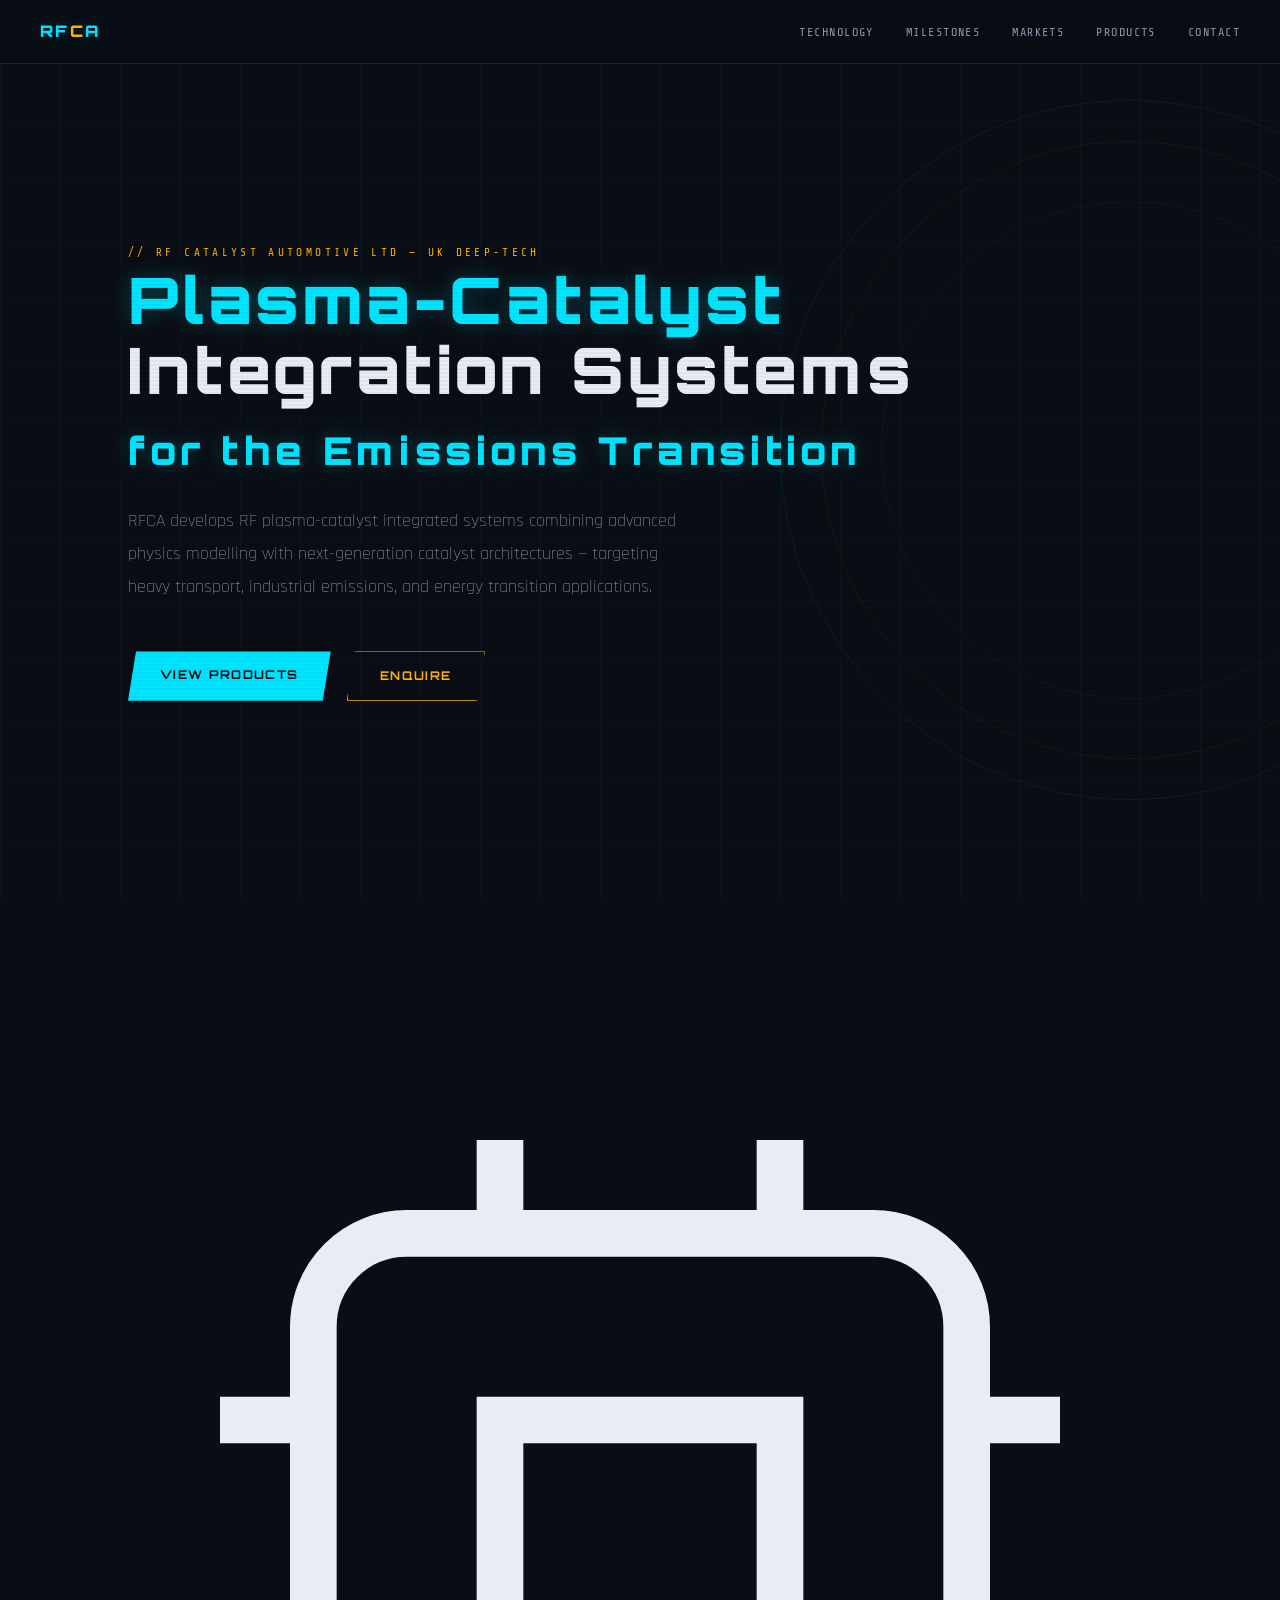
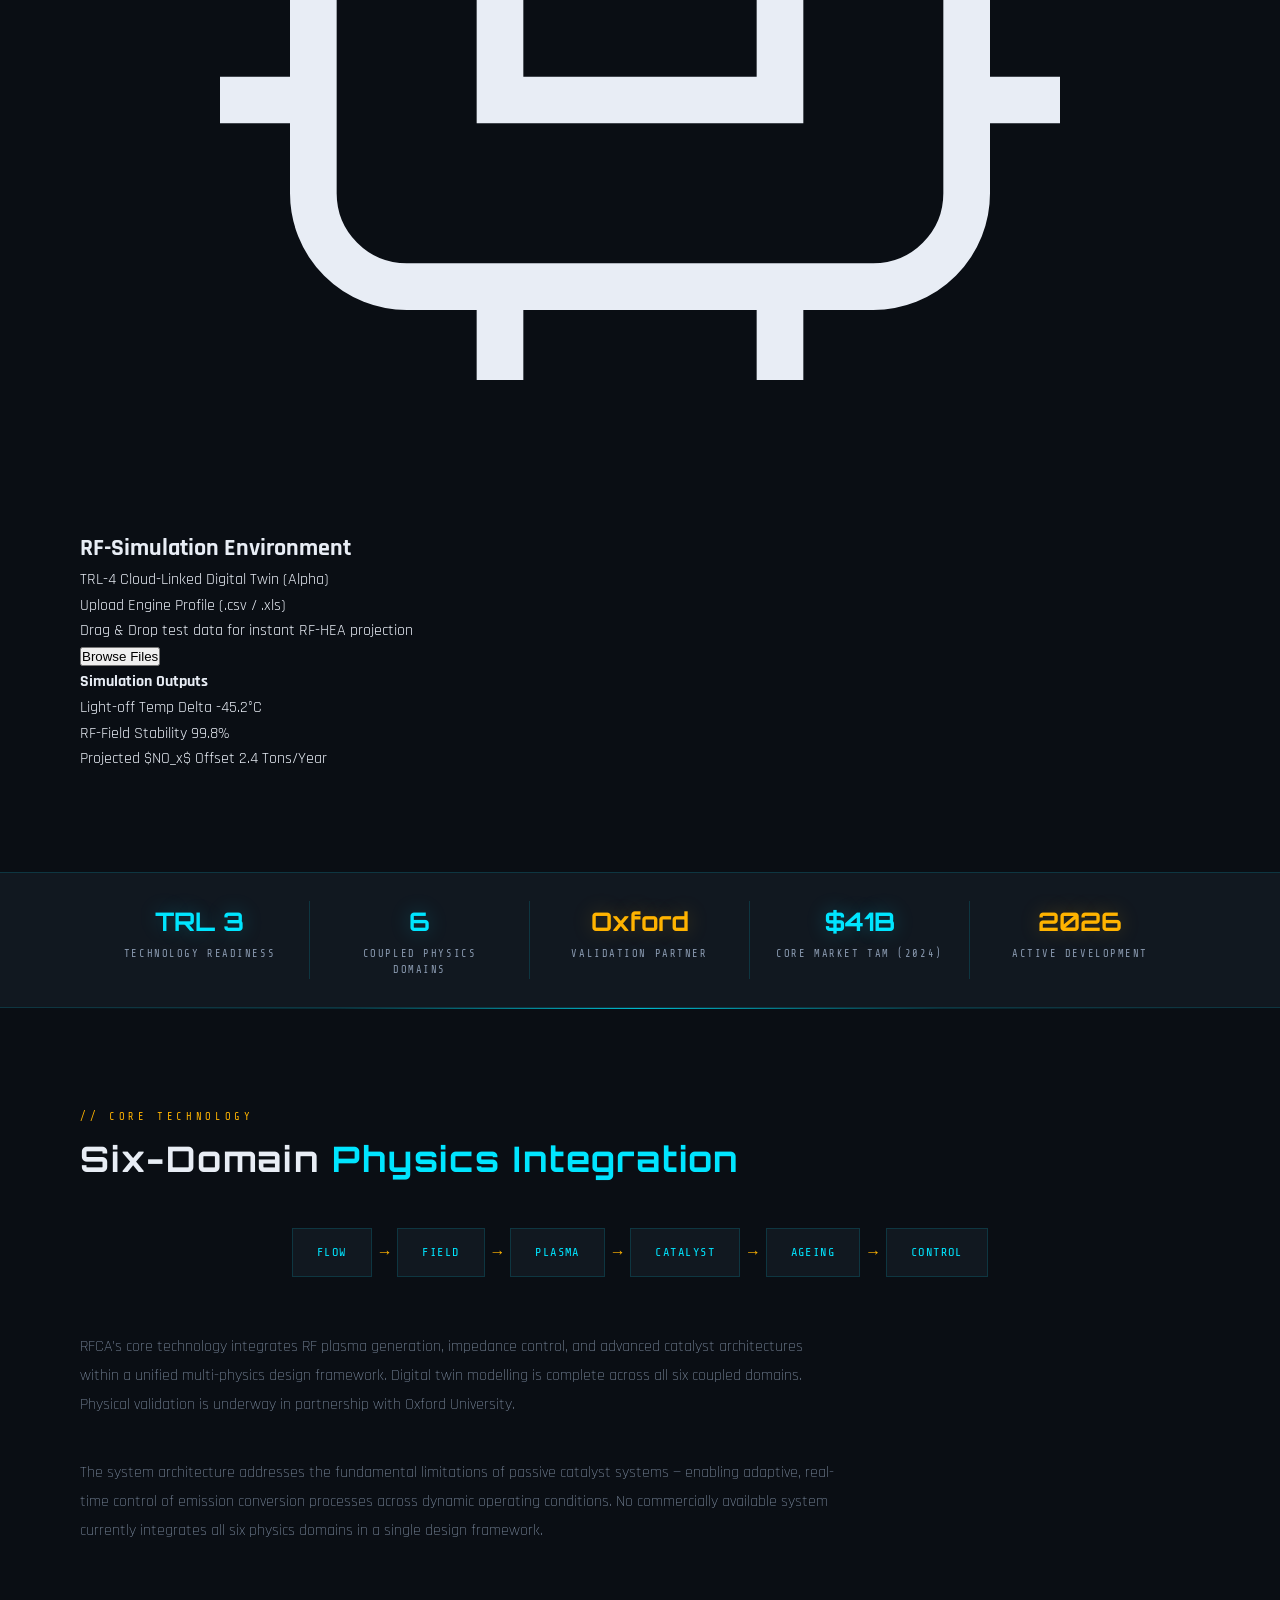
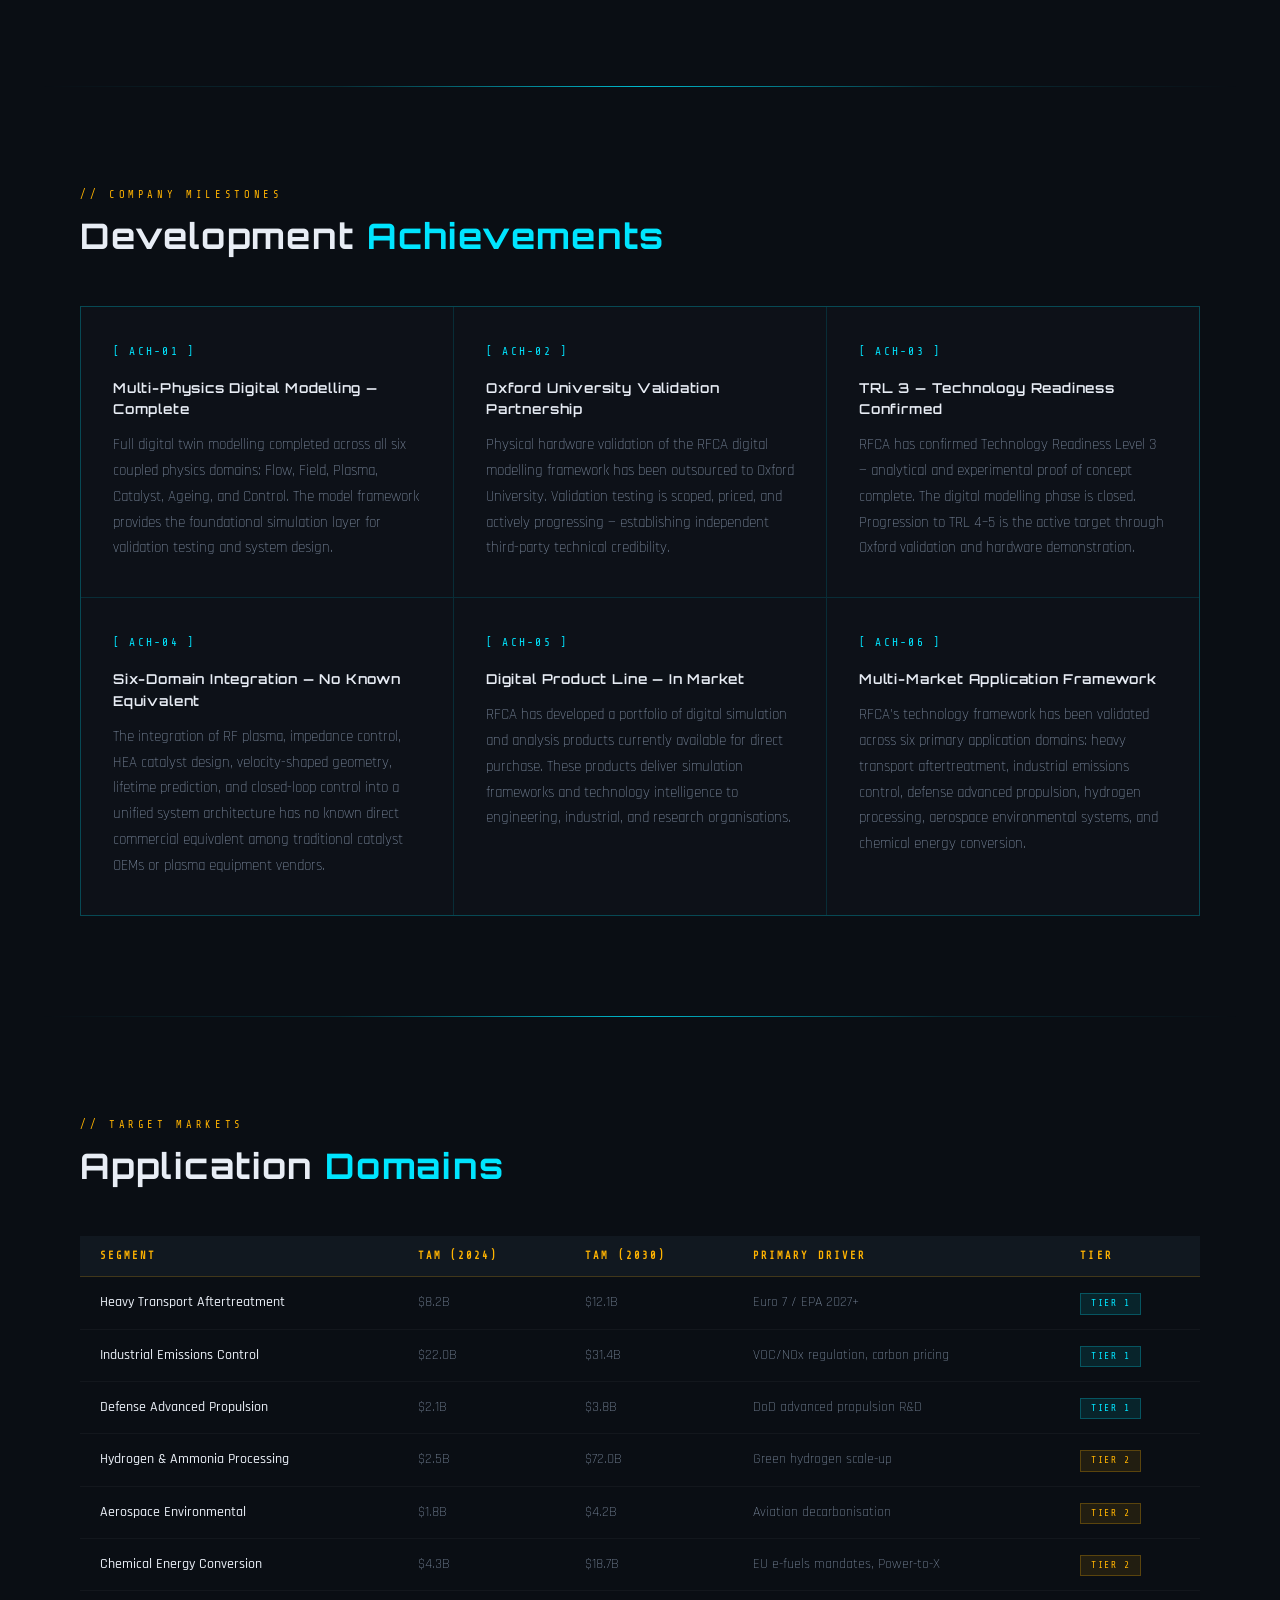
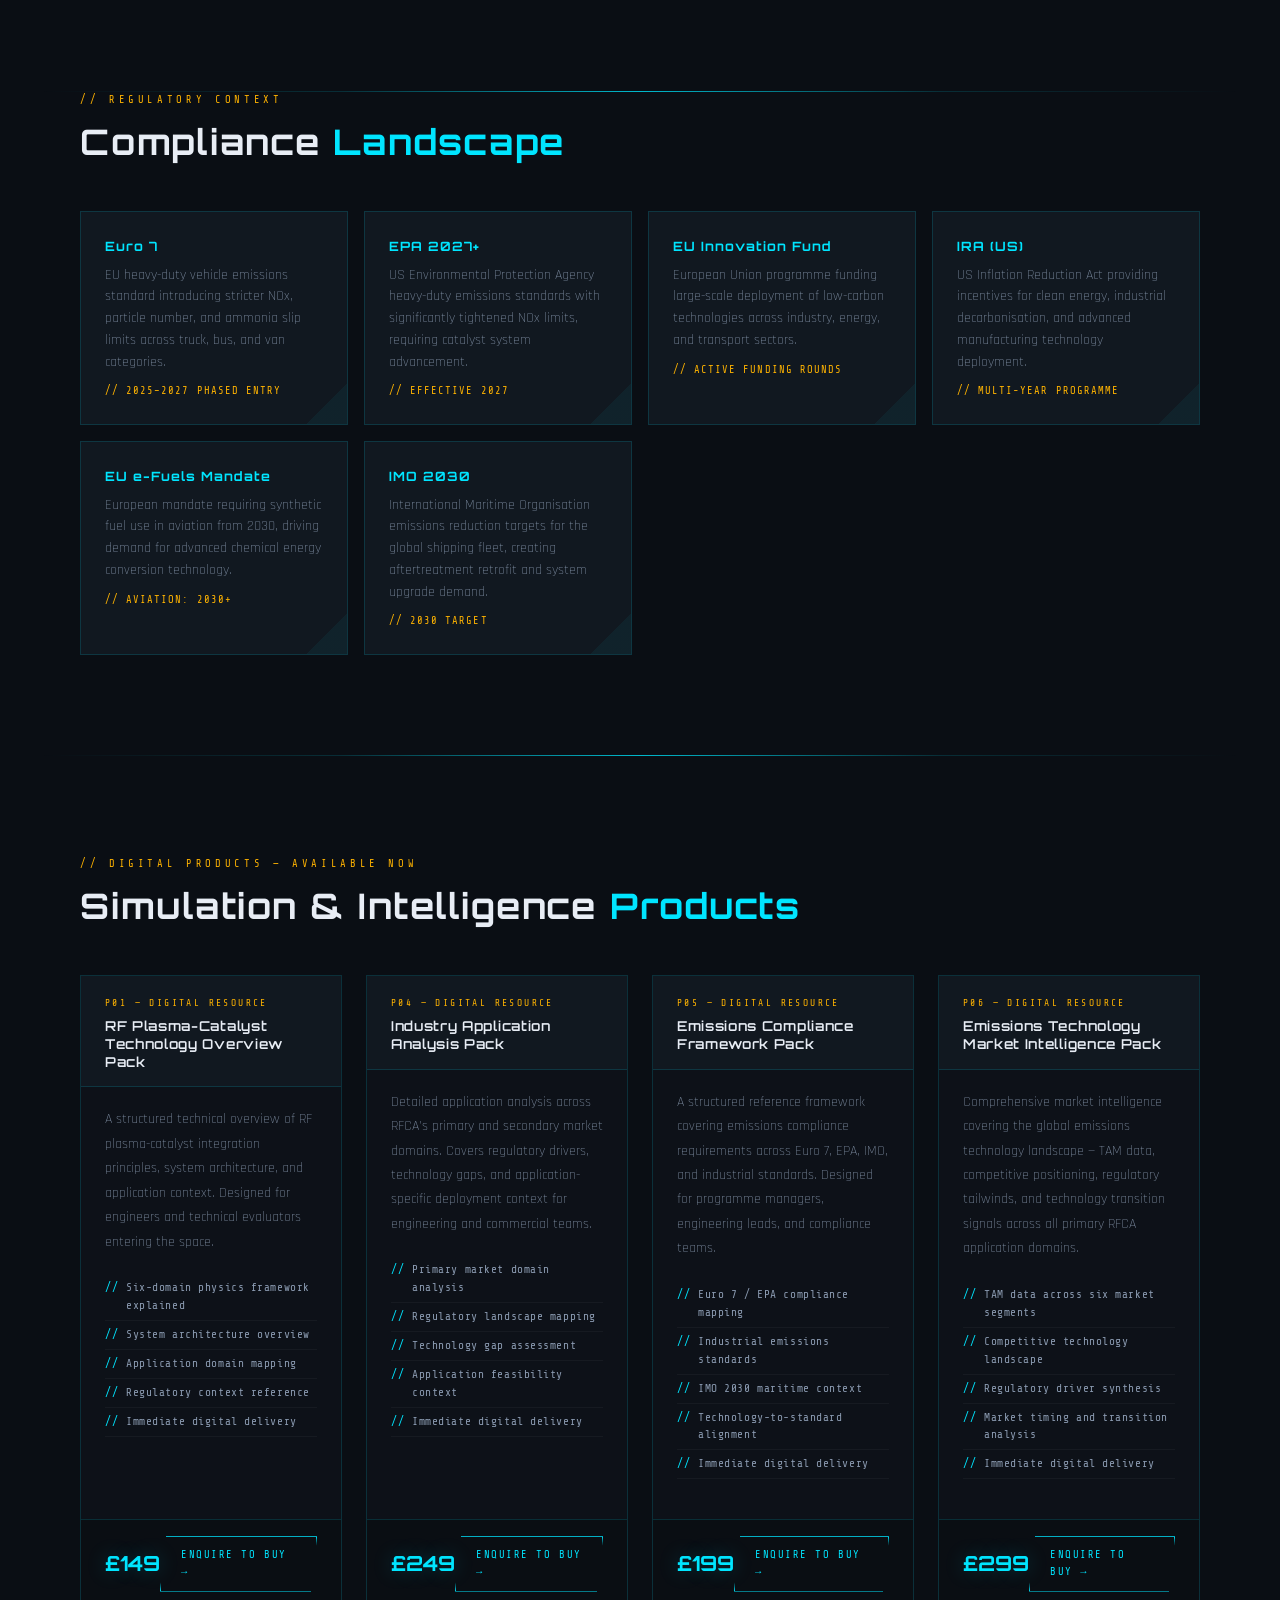
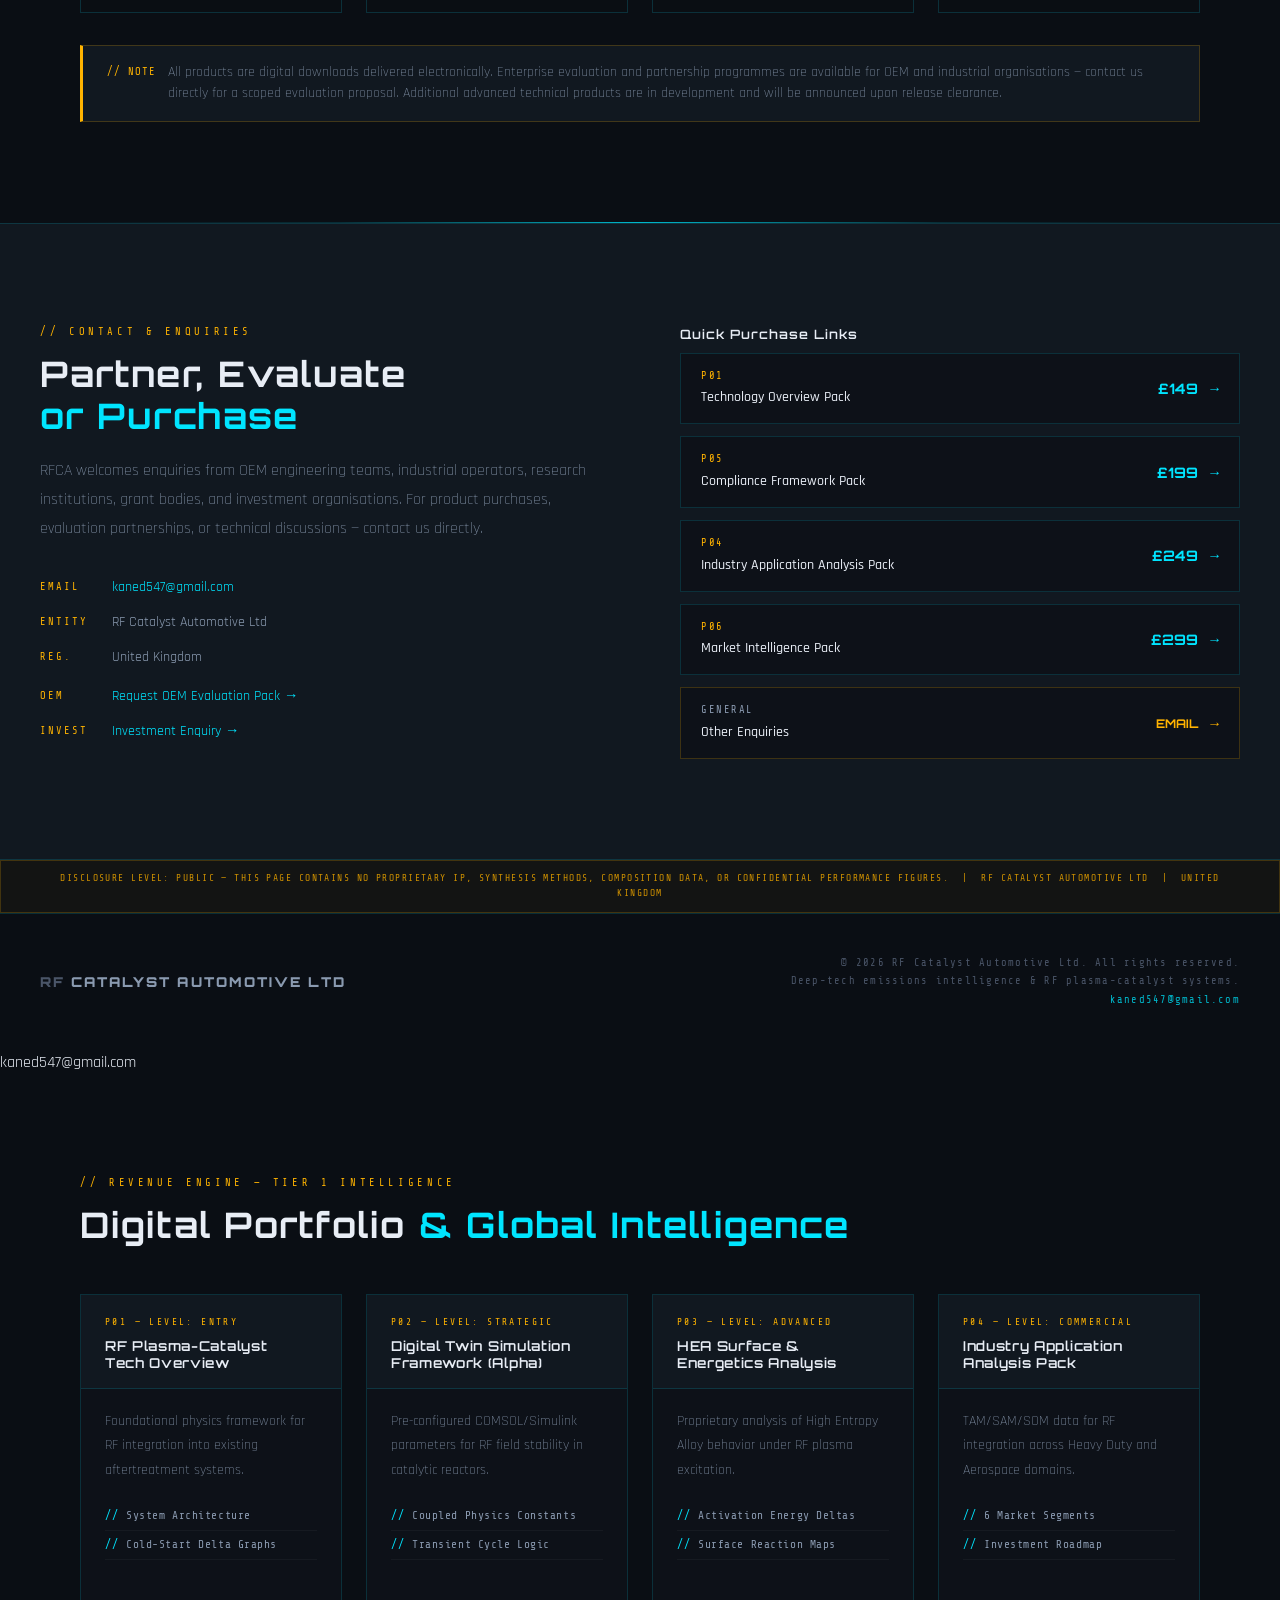
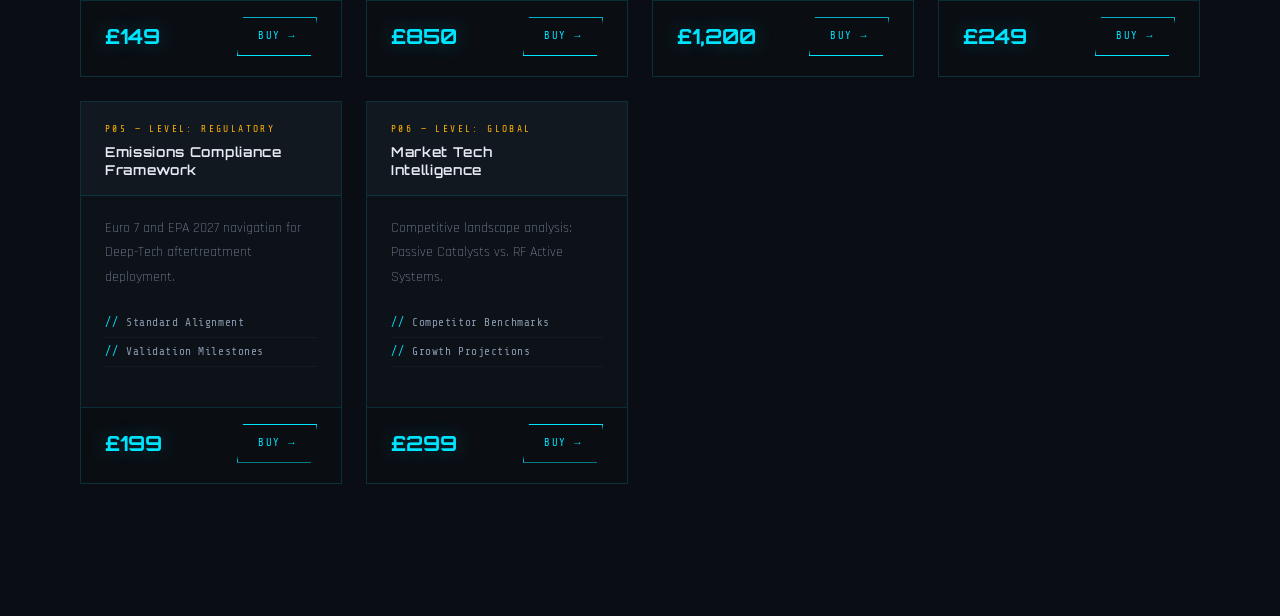
==== commit d18eb310: "Add product section with details and pricing Added a new section for products with details including" ====
--- a/index.html
+++ b/index.html
@@ -3,496 +3,1483 @@
 <head>
 <meta charset="UTF-8">
 <meta name="viewport" content="width=device-width, initial-scale=1.0">
-<title>RF Catalyst Automotive Ltd</title>
-<link href="https://fonts.googleapis.com/css2?family=Orbitron:wght@400;600;700;900&family=Share+Tech+Mono&family=Rajdhani:wght@300;400;500;600;700&display=swap" rel="stylesheet">
+<title>RF Catalyst Automotive — Deep-Tech Emissions Intelligence</title>
+<link href="https://fonts.googleapis.com/css2?family=Orbitron:wght@400;600;700;900&family=Share+Tech+Mono&family=Rajdhani:wght@300;400;500;600&display=swap" rel="stylesheet">
 <style>
-*,*::before,*::after{box-sizing:border-box;margin:0;padding:0}
-html{scroll-behavior:smooth}
-:root{
-  --c:#00E5FF;--a:#FFB300;
-  --bg0:#060c12;--bg1:#0a1520;--bg2:#0f1e2e;
-  --t1:#deeef5;--t2:#7aaabb;--t3:#3a5a6a;
-  --b:rgba(0,229,255,0.12);
-}
-body{background:var(--bg0);color:var(--t1);font-family:'Rajdhani',sans-serif;font-size:16px;line-height:1.6;overflow-x:hidden;}
-body::before{content:'';position:fixed;inset:0;background-image:linear-gradient(rgba(0,229,255,0.025) 1px,transparent 1px),linear-gradient(90deg,rgba(0,229,255,0.025) 1px,transparent 1px);background-size:60px 60px;pointer-events:none;z-index:0;}
-
-/* NAV */
-nav{position:fixed;top:0;left:0;right:0;z-index:200;height:68px;display:flex;align-items:center;justify-content:space-between;padding:0 5%;background:rgba(6,12,18,0.92);backdrop-filter:blur(12px);border-bottom:1px solid var(--b);}
-.nav-brand{display:flex;align-items:center;gap:12px;text-decoration:none;}
-.nav-brand img{height:40px;width:40px;object-fit:contain;border-radius:4px;}
-.nav-name{font-family:'Orbitron',monospace;font-size:12px;font-weight:700;color:var(--c);letter-spacing:.1em;line-height:1.3;}
-.nav-name small{display:block;font-size:9px;color:var(--t2);letter-spacing:.25em;font-weight:400;}
-.nav-links{display:flex;gap:28px;list-style:none;}
-.nav-links a{font-family:'Orbitron',monospace;font-size:10px;font-weight:600;letter-spacing:.12em;color:var(--t2);text-decoration:none;text-transform:uppercase;transition:color .2s;}
-.nav-links a:hover{color:var(--c);}
-@media(max-width:768px){.nav-links{display:none;}}
-
-/* WRAP */
-.wrap{position:relative;z-index:1;}
-
-/* HERO */
-.hero{min-height:100vh;display:flex;align-items:center;justify-content:center;text-align:center;padding:100px 5% 80px;background:var(--bg0);position:relative;overflow:hidden;}
-.hero-glow{position:absolute;top:35%;left:50%;transform:translate(-50%,-50%);width:600px;height:600px;background:radial-gradient(ellipse,rgba(0,229,255,0.07) 0%,transparent 70%);pointer-events:none;}
-.hero-inner{position:relative;z-index:1;max-width:860px;margin:0 auto;}
-.hero-logo{width:110px;height:110px;object-fit:contain;margin:0 auto 28px;display:block;filter:drop-shadow(0 0 28px rgba(0,229,255,0.5));animation:float 6s ease-in-out infinite;}
-@keyframes float{0%,100%{transform:translateY(0);}50%{transform:translateY(-10px);}}
-.hero-badge{display:inline-flex;align-items:center;gap:8px;padding:5px 16px;border:1px solid var(--a);border-radius:2px;font-family:'Share Tech Mono',monospace;font-size:11px;letter-spacing:.18em;color:var(--a);margin-bottom:24px;}
-.dot{width:6px;height:6px;background:var(--a);border-radius:50%;animation:blink 2s ease-in-out infinite;}
-@keyframes blink{0%,100%{opacity:1;}50%{opacity:.3;}}
-.hero h1{font-family:'Orbitron',monospace;font-size:clamp(28px,5vw,56px);font-weight:900;line-height:1.1;color:#fff;margin-bottom:10px;}
-.hero h1 .c{color:var(--c);}
-.hero-sub{font-family:'Share Tech Mono',monospace;font-size:clamp(10px,1.4vw,13px);color:var(--c);letter-spacing:.28em;text-transform:uppercase;margin-bottom:20px;}
-.hero-desc{font-size:17px;color:var(--t2);max-width:620px;margin:0 auto 44px;}
-.cta-row{display:flex;gap:14px;justify-content:center;flex-wrap:wrap;}
-
-/* BUTTONS */
-.btn{display:inline-block;padding:13px 30px;font-family:'Orbitron',monospace;font-size:11px;font-weight:700;letter-spacing:.14em;text-transform:uppercase;text-decoration:none;cursor:pointer;transition:all .2s;border:none;}
-.btn-c{background:var(--c);color:#060c12;}
-.btn-c:hover{background:#fff;box-shadow:0 0 24px rgba(0,229,255,.4);transform:translateY(-2px);}
-.btn-o{background:transparent;border:1px solid rgba(0,229,255,.4);color:var(--c);}
-.btn-o:hover{border-color:var(--c);background:rgba(0,229,255,.06);transform:translateY(-2px);}
-
-/* SECTIONS */
-.sec{position:relative;z-index:1;padding:88px 5%;}
-.sec.alt{background:var(--bg1);}
-.sec-label{font-family:'Share Tech Mono',monospace;font-size:11px;letter-spacing:.3em;color:var(--c);text-transform:uppercase;margin-bottom:10px;display:flex;align-items:center;gap:12px;}
-.sec-label::before{content:'';display:inline-block;width:28px;height:1px;background:var(--c);}
-.sec h2{font-family:'Orbitron',monospace;font-size:clamp(20px,2.8vw,32px);font-weight:700;color:#fff;margin-bottom:12px;line-height:1.2;}
-.sec-desc{font-size:16px;color:var(--t2);max-width:580px;margin-bottom:52px;}
-
-/* SEP */
-.sep{height:1px;background:linear-gradient(90deg,transparent,var(--c),transparent);opacity:.15;position:relative;z-index:1;}
-
-/* STATS */
-.stats{display:grid;grid-template-columns:repeat(auto-fit,minmax(160px,1fr));gap:1px;background:var(--b);border:1px solid var(--b);}
-.stat{background:var(--bg1);padding:28px 20px;text-align:center;}
-.stat-v{font-family:'Orbitron',monospace;font-size:28px;font-weight:900;color:var(--c);line-height:1;margin-bottom:6px;text-shadow:0 0 16px rgba(0,229,255,.3);}
-.stat-l{font-family:'Share Tech Mono',monospace;font-size:10px;letter-spacing:.18em;color:var(--t2);text-transform:uppercase;}
-
-/* TRL */
-.trl-bar{display:flex;gap:0;border:1px solid var(--b);overflow:hidden;margin-bottom:36px;flex-wrap:wrap;}
-.trl-step{flex:1;min-width:80px;padding:14px 8px;text-align:center;font-family:'Share Tech Mono',monospace;font-size:11px;border-right:1px solid var(--b);color:var(--t3);background:var(--bg2);}
-.trl-step:last-child{border-right:none;}
-.trl-step.done{color:var(--t2);background:rgba(0,229,255,.03);}
-.trl-step.now{background:rgba(0,229,255,.1);color:var(--c);}
-.trl-n{font-family:'Orbitron',monospace;font-size:16px;font-weight:700;display:block;margin-bottom:4px;}
-.trl-step.now .trl-n{color:var(--c);text-shadow:0 0 12px rgba(0,229,255,.4);}
-.trl-cards{display:grid;grid-template-columns:1fr 1fr;gap:20px;margin-top:32px;}
-@media(max-width:640px){.trl-cards{grid-template-columns:1fr;}}
-.trl-card{background:var(--bg2);border:1px solid var(--b);padding:26px;}
-.trl-ct{font-family:'Orbitron',monospace;font-size:11px;font-weight:600;letter-spacing:.12em;color:var(--a);margin-bottom:12px;text-transform:uppercase;}
-.trl-card p{font-size:14px;color:var(--t2);line-height:1.7;}
-
-/* DOMAINS */
-.domains{display:grid;grid-template-columns:repeat(6,1fr);gap:1px;background:var(--b);border:1px solid var(--b);}
-@media(max-width:768px){.domains{grid-template-columns:repeat(3,1fr);}}
-@media(max-width:420px){.domains{grid-template-columns:repeat(2,1fr);}}
-.domain{background:var(--bg2);padding:24px 12px;text-align:center;transition:background .3s;}
-.domain:hover{background:rgba(0,229,255,.06);}
-.d-icon{font-size:20px;color:var(--c);display:block;margin-bottom:10px;}
-.d-name{font-family:'Orbitron',monospace;font-size:9px;font-weight:700;letter-spacing:.15em;color:#fff;margin-bottom:6px;text-transform:uppercase;}
-.d-desc{font-family:'Share Tech Mono',monospace;font-size:10px;color:var(--t2);line-height:1.5;}
-
-/* WORLD FIRSTS */
-.firsts{display:grid;grid-template-columns:repeat(auto-fit,minmax(280px,1fr));gap:20px;}
-.first{background:var(--bg2);border:1px solid var(--b);padding:32px 28px;transition:all .3s;border-top:2px solid var(--a);}
-.first:hover{border-color:rgba(255,179,0,.5);transform:translateY(-3px);box-shadow:0 0 24px rgba(255,179,0,.1);}
-.first-tag{font-family:'Share Tech Mono',monospace;font-size:10px;letter-spacing:.2em;color:var(--a);margin-bottom:10px;text-transform:uppercase;}
-.first h3{font-family:'Orbitron',monospace;font-size:13px;font-weight:700;color:#fff;margin-bottom:10px;line-height:1.4;}
-.first p{font-size:14px;color:var(--t2);line-height:1.7;}
-
-/* ACHIEVEMENTS */
-.achs{display:grid;grid-template-columns:repeat(auto-fit,minmax(260px,1fr));gap:18px;}
-.ach{background:var(--bg2);border:1px solid var(--b);padding:24px;display:flex;gap:16px;align-items:flex-start;transition:border-color .3s;}
-.ach:hover{border-color:rgba(0,229,255,.3);}
-.ach-ico{width:40px;height:40px;flex-shrink:0;background:rgba(0,229,255,.07);border:1px solid rgba(0,229,255,.2);display:flex;align-items:center;justify-content:center;font-size:16px;color:var(--c);}
-.ach h4{font-family:'Orbitron',monospace;font-size:11px;font-weight:700;letter-spacing:.08em;color:var(--c);margin-bottom:6px;text-transform:uppercase;}
-.ach p{font-size:13px;color:var(--t2);line-height:1.6;}
-
-/* TOOLS */
-.tools{display:grid;grid-template-columns:repeat(auto-fit,minmax(240px,1fr));gap:18px;}
-.tool{background:var(--bg2);border:1px solid var(--b);padding:24px;transition:all .3s;}
-.tool:hover{border-color:rgba(0,229,255,.3);transform:translateY(-2px);}
-.tool-type{font-family:'Share Tech Mono',monospace;font-size:10px;letter-spacing:.18em;color:var(--a);margin-bottom:6px;text-transform:uppercase;}
-.tool h4{font-family:'Orbitron',monospace;font-size:12px;font-weight:700;color:#fff;margin-bottom:10px;}
-.tool p{font-size:13px;color:var(--t2);line-height:1.6;}
-
-/* PRODUCTS */
-.products{display:grid;grid-template-columns:repeat(auto-fit,minmax(280px,1fr));gap:22px;}
-.product{background:var(--bg2);border:1px solid var(--b);padding:32px 28px;display:flex;flex-direction:column;transition:all .3s;border-bottom:2px solid rgba(0,229,255,.15);}
-.product:hover{border-color:rgba(0,229,255,.35);border-bottom-color:var(--c);transform:translateY(-4px);box-shadow:0 20px 50px rgba(0,0,0,.4),0 0 20px rgba(0,229,255,.1);}
-.product.hold{opacity:.45;pointer-events:none;}
-.p-ref{font-family:'Share Tech Mono',monospace;font-size:11px;letter-spacing:.18em;color:var(--t3);margin-bottom:6px;}
-.p-name{font-family:'Orbitron',monospace;font-size:14px;font-weight:700;color:#fff;margin-bottom:14px;line-height:1.3;}
-.p-desc{font-size:14px;color:var(--t2);line-height:1.7;flex:1;margin-bottom:22px;}
-.p-feats{list-style:none;margin-bottom:22px;}
-.p-feats li{font-family:'Share Tech Mono',monospace;font-size:11px;color:var(--t2);padding:5px 0;border-bottom:1px solid var(--b);display:flex;align-items:center;gap:8px;}
-.p-feats li::before{content:'▸';color:var(--c);font-size:9px;}
-.p-price{font-family:'Orbitron',monospace;font-size:24px;font-weight:900;color:var(--c);margin-bottom:20px;}
-.hold-tag{display:inline-block;padding:4px 12px;border:1px solid rgba(255,179,0,.4);color:var(--a);font-family:'Share Tech Mono',monospace;font-size:10px;letter-spacing:.18em;text-transform:uppercase;margin-bottom:14px;}
-.btn-buy{display:block;text-align:center;padding:13px 20px;border:1px solid var(--c);color:var(--c);font-family:'Orbitron',monospace;font-size:11px;font-weight:700;letter-spacing:.14em;text-transform:uppercase;text-decoration:none;background:transparent;transition:all .2s;margin-top:auto;}
-.btn-buy:hover{background:var(--c);color:var(--bg0);box-shadow:0 0 20px rgba(0,229,255,.3);}
-.btn-buy.off{opacity:.3;cursor:not-allowed;pointer-events:none;}
-
-/* TABLE */
-.tbl-wrap{overflow-x:auto;margin-bottom:28px;}
-table{width:100%;border-collapse:collapse;border:1px solid var(--b);min-width:600px;}
-th{background:var(--bg2);padding:18px 20px;font-family:'Orbitron',monospace;font-size:10px;font-weight:700;letter-spacing:.15em;color:var(--c);text-align:left;border-bottom:1px solid var(--b);text-transform:uppercase;}
-td{padding:18px 20px;font-size:14px;color:var(--t2);border-bottom:1px solid var(--b);vertical-align:top;}
-tr:last-child td{border-bottom:none;}
-tr:hover td{background:rgba(0,229,255,.025);color:var(--t1);}
-.t-ref{font-family:'Share Tech Mono',monospace;font-size:12px;color:var(--a);letter-spacing:.08em;}
-.t-note{font-family:'Share Tech Mono',monospace;font-size:10px;color:var(--t3);letter-spacing:.12em;display:block;margin-top:3px;}
-.t-link{color:var(--c);font-family:'Share Tech Mono',monospace;font-size:12px;text-decoration:none;transition:color .2s;}
-.t-link:hover{color:#fff;}
-
-/* MARKETS */
-.markets{display:grid;grid-template-columns:repeat(auto-fit,minmax(260px,1fr));gap:18px;}
-.market{background:var(--bg2);border:1px solid var(--b);padding:26px;transition:border-color .3s;}
-.market:hover{border-color:rgba(0,229,255,.3);}
-.m-badge{display:inline-block;padding:3px 10px;font-family:'Share Tech Mono',monospace;font-size:10px;letter-spacing:.18em;text-transform:uppercase;margin-bottom:10px;}
-.t1b{border:1px solid var(--c);color:var(--c);}
-.t2b{border:1px solid var(--a);color:var(--a);}
-.market h4{font-family:'Orbitron',monospace;font-size:12px;font-weight:700;color:#fff;margin-bottom:8px;line-height:1.3;}
-.m-size{font-family:'Share Tech Mono',monospace;font-size:11px;color:var(--t2);margin-bottom:8px;}
-.market p{font-size:13px;color:var(--t2);line-height:1.6;}
-
-/* CONTACT */
-.contact-grid{display:grid;grid-template-columns:1fr 1fr;gap:52px;align-items:start;}
-@media(max-width:768px){.contact-grid{grid-template-columns:1fr;}}
-.c-title{font-family:'Orbitron',monospace;font-size:20px;font-weight:700;color:#fff;margin-bottom:14px;line-height:1.3;}
-.c-desc{font-size:15px;color:var(--t2);margin-bottom:28px;line-height:1.7;}
-.c-row{display:flex;gap:16px;align-items:center;padding:13px 0;border-bottom:1px solid var(--b);}
-.c-lbl{font-family:'Share Tech Mono',monospace;font-size:10px;letter-spacing:.18em;color:var(--t3);text-transform:uppercase;min-width:90px;}
-.c-val{font-size:14px;color:var(--t1);}
-.c-val a{color:var(--c);text-decoration:none;transition:color .2s;}
-.c-val a:hover{color:#fff;}
-.channels{display:flex;flex-direction:column;gap:14px;}
-.channel{background:var(--bg2);border:1px solid var(--b);padding:20px 22px;display:flex;gap:16px;align-items:center;text-decoration:none;transition:all .3s;}
-.channel:hover{border-color:rgba(0,229,255,.35);background:rgba(0,229,255,.04);transform:translateX(4px);}
-.ch-ico{width:44px;height:44px;flex-shrink:0;background:rgba(0,229,255,.07);border:1px solid rgba(0,229,255,.2);display:flex;align-items:center;justify-content:center;font-size:18px;}
-.ch-lbl{font-family:'Orbitron',monospace;font-size:11px;font-weight:600;color:var(--c);margin-bottom:3px;letter-spacing:.08em;}
-.ch-detail{font-size:13px;color:var(--t2);}
-
-/* FOOTER */
-footer{position:relative;z-index:1;background:var(--bg1);border-top:1px solid var(--b);padding:40px 5%;display:flex;justify-content:space-between;align-items:center;flex-wrap:wrap;gap:20px;}
-.f-left{display:flex;align-items:center;gap:12px;}
-.f-logo{height:32px;width:32px;object-fit:contain;opacity:.65;}
-.f-text{font-family:'Share Tech Mono',monospace;font-size:11px;color:var(--t3);letter-spacing:.08em;line-height:1.7;}
-.f-right{font-family:'Share Tech Mono',monospace;font-size:10px;color:var(--t3);letter-spacing:.12em;text-align:right;line-height:1.8;}
-.f-email{color:var(--c);}
+  :root {
+    --bg:        #0A0E14;
+    --bg2:       #0D1118;
+    --bg3:       #111820;
+    --cyan:      #00E5FF;
+    --cyan-dim:  #00B8CC;
+    --amber:     #FFB300;
+    --amber-dim: #CC8F00;
+    --white:     #E8EDF5;
+    --grey:      #4A5568;
+    --grey-lt:   #8A9AB0;
+    --border:    rgba(0,229,255,0.15);
+    --border-am: rgba(255,179,0,0.2);
+    --glow-c:    0 0 20px rgba(0,229,255,0.25);
+    --glow-a:    0 0 20px rgba(255,179,0,0.25);
+  }
+
+  * { margin:0; padding:0; box-sizing:border-box; }
+
+  html { scroll-behavior: smooth; }
+
+  body {
+    background: var(--bg);
+    color: var(--white);
+    font-family: 'Rajdhani', sans-serif;
+    font-size: 16px;
+    line-height: 1.6;
+    overflow-x: hidden;
+  }
+
+  /* SCANLINE OVERLAY */
+  body::before {
+    content: '';
+    position: fixed;
+    top: 0; left: 0; right: 0; bottom: 0;
+    background: repeating-linear-gradient(
+      0deg,
+      transparent,
+      transparent 2px,
+      rgba(0,0,0,0.03) 2px,
+      rgba(0,0,0,0.03) 4px
+    );
+    pointer-events: none;
+    z-index: 1000;
+  }
+
+  /* GRID BACKGROUND */
+  .grid-bg {
+    position: fixed;
+    inset: 0;
+    background-image:
+      linear-gradient(rgba(0,229,255,0.03) 1px, transparent 1px),
+      linear-gradient(90deg, rgba(0,229,255,0.03) 1px, transparent 1px);
+    background-size: 60px 60px;
+    pointer-events: none;
+    z-index: 0;
+  }
+
+  /* NAV */
+  nav {
+    position: fixed;
+    top: 0; left: 0; right: 0;
+    z-index: 900;
+    background: rgba(10,14,20,0.92);
+    backdrop-filter: blur(12px);
+    border-bottom: 1px solid var(--border);
+    padding: 0 40px;
+    height: 64px;
+    display: flex;
+    align-items: center;
+    justify-content: space-between;
+  }
+
+  .nav-logo {
+    font-family: 'Orbitron', monospace;
+    font-weight: 900;
+    font-size: 1rem;
+    letter-spacing: 0.15em;
+    color: var(--cyan);
+    text-decoration: none;
+    text-shadow: var(--glow-c);
+  }
+
+  .nav-logo span { color: var(--amber); }
+
+  .nav-links {
+    display: flex;
+    gap: 32px;
+    list-style: none;
+  }
+
+  .nav-links a {
+    font-family: 'Share Tech Mono', monospace;
+    font-size: 0.75rem;
+    letter-spacing: 0.12em;
+    color: var(--grey-lt);
+    text-decoration: none;
+    text-transform: uppercase;
+    transition: color 0.2s;
+  }
+
+  .nav-links a:hover { color: var(--cyan); }
+
+  /* HERO */
+  .hero {
+    position: relative;
+    min-height: 100vh;
+    display: flex;
+    align-items: center;
+    padding: 120px 40px 80px;
+    overflow: hidden;
+    z-index: 1;
+  }
+
+  .hero-ring {
+    position: absolute;
+    right: -200px;
+    top: 50%;
+    transform: translateY(-50%);
+    width: 700px;
+    height: 700px;
+    border-radius: 50%;
+    border: 1px solid rgba(0,229,255,0.08);
+    animation: ring-pulse 6s ease-in-out infinite;
+  }
+
+  .hero-ring::before {
+    content: '';
+    position: absolute;
+    inset: 40px;
+    border-radius: 50%;
+    border: 1px solid rgba(255,179,0,0.06);
+    animation: ring-pulse 6s ease-in-out infinite reverse;
+  }
+
+  .hero-ring::after {
+    content: '';
+    position: absolute;
+    inset: 100px;
+    border-radius: 50%;
+    border: 1px solid rgba(0,229,255,0.05);
+  }
+
+  @keyframes ring-pulse {
+    0%, 100% { opacity: 0.5; transform: translateY(-50%) scale(1); }
+    50% { opacity: 1; transform: translateY(-50%) scale(1.03); }
+  }
+
+  .hero-content { max-width: 800px; z-index: 2; }
+
+  .hero-eyebrow {
+    font-family: 'Share Tech Mono', monospace;
+    font-size: 0.7rem;
+    letter-spacing: 0.3em;
+    color: var(--amber);
+    text-transform: uppercase;
+    margin-bottom: 24px;
+    opacity: 0;
+    animation: fade-up 0.8s ease 0.2s forwards;
+  }
+
+  .hero-title {
+    font-family: 'Orbitron', monospace;
+    font-weight: 900;
+    font-size: clamp(2rem, 5vw, 4rem);
+    line-height: 1.1;
+    letter-spacing: 0.05em;
+    margin-bottom: 28px;
+    opacity: 0;
+    animation: fade-up 0.8s ease 0.4s forwards;
+  }
+
+  .hero-title .line-cyan { color: var(--cyan); text-shadow: var(--glow-c); }
+  .hero-title .line-white { color: var(--white); }
+
+  .hero-sub {
+    font-size: 1.15rem;
+    font-weight: 300;
+    color: var(--grey-lt);
+    max-width: 560px;
+    margin-bottom: 48px;
+    line-height: 1.8;
+    opacity: 0;
+    animation: fade-up 0.8s ease 0.6s forwards;
+  }
+
+  .hero-cta-row {
+    display: flex;
+    gap: 16px;
+    flex-wrap: wrap;
+    opacity: 0;
+    animation: fade-up 0.8s ease 0.8s forwards;
+  }
+
+  .btn-primary {
+    display: inline-block;
+    padding: 14px 32px;
+    background: var(--cyan);
+    color: var(--bg);
+    font-family: 'Orbitron', monospace;
+    font-size: 0.75rem;
+    font-weight: 700;
+    letter-spacing: 0.12em;
+    text-transform: uppercase;
+    text-decoration: none;
+    clip-path: polygon(8px 0%, 100% 0%, calc(100% - 8px) 100%, 0% 100%);
+    transition: all 0.2s;
+  }
+
+  .btn-primary:hover {
+    background: var(--white);
+    box-shadow: 0 0 30px rgba(0,229,255,0.4);
+  }
+
+  .btn-secondary {
+    display: inline-block;
+    padding: 14px 32px;
+    border: 1px solid var(--amber);
+    color: var(--amber);
+    font-family: 'Orbitron', monospace;
+    font-size: 0.75rem;
+    font-weight: 700;
+    letter-spacing: 0.12em;
+    text-transform: uppercase;
+    text-decoration: none;
+    clip-path: polygon(8px 0%, 100% 0%, calc(100% - 8px) 100%, 0% 100%);
+    transition: all 0.2s;
+  }
+
+  .btn-secondary:hover {
+    background: rgba(255,179,0,0.1);
+    box-shadow: 0 0 30px rgba(255,179,0,0.25);
+  }
+
+  @keyframes fade-up {
+    from { opacity: 0; transform: translateY(20px); }
+    to   { opacity: 1; transform: translateY(0); }
+  }
+
+  /* STAT BAR */
+  .stat-bar {
+    position: relative;
+    z-index: 1;
+    background: var(--bg3);
+    border-top: 1px solid var(--border);
+    border-bottom: 1px solid var(--border);
+    padding: 28px 40px;
+    display: flex;
+    justify-content: center;
+    gap: 0;
+    overflow: hidden;
+  }
+
+  .stat-item {
+    flex: 1;
+    max-width: 220px;
+    text-align: center;
+    padding: 0 24px;
+    border-right: 1px solid var(--border);
+  }
+
+  .stat-item:last-child { border-right: none; }
+
+  .stat-num {
+    font-family: 'Orbitron', monospace;
+    font-size: 1.6rem;
+    font-weight: 700;
+    color: var(--cyan);
+    text-shadow: var(--glow-c);
+    display: block;
+  }
+
+  .stat-num.amber { color: var(--amber); text-shadow: var(--glow-a); }
+
+  .stat-label {
+    font-family: 'Share Tech Mono', monospace;
+    font-size: 0.65rem;
+    letter-spacing: 0.15em;
+    color: var(--grey-lt);
+    text-transform: uppercase;
+    display: block;
+    margin-top: 4px;
+  }
+
+  /* SECTIONS */
+  section {
+    position: relative;
+    z-index: 1;
+    padding: 100px 40px;
+    max-width: 1200px;
+    margin: 0 auto;
+  }
+
+  .section-label {
+    font-family: 'Share Tech Mono', monospace;
+    font-size: 0.65rem;
+    letter-spacing: 0.35em;
+    color: var(--amber);
+    text-transform: uppercase;
+    margin-bottom: 12px;
+    display: block;
+  }
+
+  .section-title {
+    font-family: 'Orbitron', monospace;
+    font-weight: 700;
+    font-size: clamp(1.4rem, 3vw, 2.2rem);
+    letter-spacing: 0.05em;
+    color: var(--white);
+    margin-bottom: 48px;
+    line-height: 1.2;
+  }
+
+  .section-title .accent { color: var(--cyan); }
+
+  /* DIVIDER */
+  .section-divider {
+    width: 100%;
+    height: 1px;
+    background: linear-gradient(90deg, transparent, var(--border), var(--cyan-dim), var(--border), transparent);
+    margin: 0 auto;
+    max-width: 1200px;
+    position: relative;
+    z-index: 1;
+  }
+
+  /* ACHIEVEMENTS GRID */
+  .achievements-grid {
+    display: grid;
+    grid-template-columns: repeat(auto-fit, minmax(300px, 1fr));
+    gap: 1px;
+    background: var(--border);
+    border: 1px solid var(--border);
+  }
+
+  .achievement-card {
+    background: var(--bg2);
+    padding: 36px 32px;
+    transition: background 0.2s;
+    position: relative;
+    overflow: hidden;
+  }
+
+  .achievement-card::before {
+    content: '';
+    position: absolute;
+    top: 0; left: 0;
+    width: 3px;
+    height: 0;
+    background: var(--cyan);
+    transition: height 0.3s ease;
+  }
+
+  .achievement-card:hover::before { height: 100%; }
+  .achievement-card:hover { background: var(--bg3); }
+
+  .ach-icon {
+    font-family: 'Share Tech Mono', monospace;
+    font-size: 0.7rem;
+    letter-spacing: 0.2em;
+    color: var(--cyan);
+    margin-bottom: 16px;
+    display: block;
+  }
+
+  .ach-title {
+    font-family: 'Orbitron', monospace;
+    font-size: 0.85rem;
+    font-weight: 600;
+    color: var(--white);
+    margin-bottom: 12px;
+    letter-spacing: 0.06em;
+  }
+
+  .ach-body {
+    font-size: 0.95rem;
+    color: var(--grey-lt);
+    line-height: 1.7;
+    font-weight: 300;
+  }
+
+  /* TECHNOLOGY DOMAINS */
+  .domain-chain {
+    display: flex;
+    align-items: center;
+    gap: 0;
+    flex-wrap: wrap;
+    margin-bottom: 56px;
+    justify-content: center;
+  }
+
+  .domain-node {
+    background: var(--bg3);
+    border: 1px solid var(--border);
+    padding: 14px 24px;
+    font-family: 'Share Tech Mono', monospace;
+    font-size: 0.75rem;
+    letter-spacing: 0.12em;
+    color: var(--cyan);
+    text-transform: uppercase;
+    position: relative;
+    transition: all 0.2s;
+  }
+
+  .domain-node:hover {
+    background: rgba(0,229,255,0.08);
+    border-color: var(--cyan);
+    box-shadow: var(--glow-c);
+  }
+
+  .domain-arrow {
+    font-family: 'Share Tech Mono', monospace;
+    color: var(--amber);
+    font-size: 1rem;
+    padding: 0 8px;
+  }
+
+  .tech-description {
+    color: var(--grey-lt);
+    font-size: 1rem;
+    line-height: 1.8;
+    max-width: 760px;
+    font-weight: 300;
+    margin-bottom: 40px;
+  }
+
+  /* MARKET TABLE */
+  .market-table {
+    width: 100%;
+    border-collapse: collapse;
+    font-size: 0.9rem;
+  }
+
+  .market-table th {
+    font-family: 'Share Tech Mono', monospace;
+    font-size: 0.65rem;
+    letter-spacing: 0.2em;
+    color: var(--amber);
+    text-transform: uppercase;
+    padding: 12px 20px;
+    text-align: left;
+    border-bottom: 1px solid var(--border-am);
+    background: var(--bg3);
+  }
+
+  .market-table td {
+    padding: 14px 20px;
+    border-bottom: 1px solid rgba(255,255,255,0.04);
+    color: var(--grey-lt);
+    font-weight: 300;
+  }
+
+  .market-table td:first-child { color: var(--white); font-weight: 500; }
+
+  .market-table tr:hover td { background: rgba(0,229,255,0.03); }
+
+  .badge {
+    display: inline-block;
+    padding: 2px 10px;
+    font-family: 'Share Tech Mono', monospace;
+    font-size: 0.6rem;
+    letter-spacing: 0.15em;
+    text-transform: uppercase;
+  }
+
+  .badge-tier1 { background: rgba(0,229,255,0.1); color: var(--cyan); border: 1px solid rgba(0,229,255,0.25); }
+  .badge-tier2 { background: rgba(255,179,0,0.1); color: var(--amber); border: 1px solid rgba(255,179,0,0.25); }
+
+  /* PRODUCTS */
+  .products-grid {
+    display: grid;
+    grid-template-columns: repeat(auto-fit, minmax(260px, 1fr));
+    gap: 24px;
+    margin-bottom: 32px;
+  }
+
+  .product-card {
+    background: var(--bg2);
+    border: 1px solid var(--border);
+    padding: 0;
+    overflow: hidden;
+    position: relative;
+    transition: transform 0.2s, box-shadow 0.2s;
+    display: flex;
+    flex-direction: column;
+  }
+
+  .product-card:hover {
+    transform: translateY(-4px);
+    box-shadow: 0 12px 40px rgba(0,229,255,0.12);
+    border-color: var(--cyan);
+  }
+
+  .product-header {
+    background: var(--bg3);
+    padding: 20px 24px 16px;
+    border-bottom: 1px solid var(--border);
+  }
+
+  .product-ref {
+    font-family: 'Share Tech Mono', monospace;
+    font-size: 0.6rem;
+    letter-spacing: 0.25em;
+    color: var(--amber);
+    text-transform: uppercase;
+    margin-bottom: 6px;
+  }
+
+  .product-name {
+    font-family: 'Orbitron', monospace;
+    font-size: 0.85rem;
+    font-weight: 600;
+    color: var(--white);
+    letter-spacing: 0.05em;
+    line-height: 1.3;
+  }
+
+  .product-body {
+    padding: 20px 24px;
+    flex: 1;
+  }
+
+  .product-desc {
+    font-size: 0.9rem;
+    color: var(--grey-lt);
+    line-height: 1.7;
+    font-weight: 300;
+    margin-bottom: 20px;
+  }
+
+  .product-features {
+    list-style: none;
+    margin-bottom: 20px;
+  }
+
+  .product-features li {
+    font-family: 'Share Tech Mono', monospace;
+    font-size: 0.7rem;
+    color: var(--grey-lt);
+    padding: 5px 0;
+    letter-spacing: 0.05em;
+    border-bottom: 1px solid rgba(255,255,255,0.04);
+    display: flex;
+    align-items: flex-start;
+    gap: 8px;
+  }
+
+  .product-features li::before {
+    content: '//';
+    color: var(--cyan);
+    flex-shrink: 0;
+  }
+
+  .product-footer {
+    padding: 16px 24px 20px;
+    border-top: 1px solid var(--border);
+    display: flex;
+    align-items: center;
+    justify-content: space-between;
+    background: rgba(0,0,0,0.2);
+  }
+
+  .product-price {
+    font-family: 'Orbitron', monospace;
+    font-size: 1.3rem;
+    font-weight: 700;
+    color: var(--cyan);
+    text-shadow: var(--glow-c);
+  }
+
+  .btn-purchase {
+    display: inline-block;
+    padding: 10px 20px;
+    background: transparent;
+    border: 1px solid var(--cyan);
+    color: var(--cyan);
+    font-family: 'Share Tech Mono', monospace;
+    font-size: 0.65rem;
+    letter-spacing: 0.15em;
+    text-transform: uppercase;
+    text-decoration: none;
+    transition: all 0.2s;
+    clip-path: polygon(6px 0%, 100% 0%, calc(100% - 6px) 100%, 0% 100%);
+  }
+
+  .btn-purchase:hover {
+    background: var(--cyan);
+    color: var(--bg);
+    box-shadow: 0 0 20px rgba(0,229,255,0.4);
+  }
+
+  .products-note {
+    background: var(--bg3);
+    border: 1px solid var(--border-am);
+    border-left: 3px solid var(--amber);
+    padding: 16px 24px;
+    display: flex;
+    gap: 12px;
+    align-items: flex-start;
+  }
+
+  .products-note-icon {
+    font-family: 'Share Tech Mono', monospace;
+    font-size: 0.65rem;
+    color: var(--amber);
+    flex-shrink: 0;
+    padding-top: 2px;
+    letter-spacing: 0.1em;
+  }
+
+  .products-note p {
+    font-size: 0.85rem;
+    color: var(--grey-lt);
+    line-height: 1.6;
+    font-weight: 300;
+  }
+
+  /* REGULATORY */
+  .reg-grid {
+    display: grid;
+    grid-template-columns: repeat(auto-fit, minmax(240px, 1fr));
+    gap: 16px;
+  }
+
+  .reg-card {
+    background: var(--bg3);
+    border: 1px solid var(--border);
+    padding: 24px;
+    position: relative;
+    overflow: hidden;
+  }
+
+  .reg-card::after {
+    content: '';
+    position: absolute;
+    bottom: 0; right: 0;
+    width: 40px; height: 40px;
+    background: linear-gradient(135deg, transparent 50%, rgba(0,229,255,0.05) 50%);
+  }
+
+  .reg-name {
+    font-family: 'Orbitron', monospace;
+    font-size: 0.8rem;
+    font-weight: 700;
+    color: var(--cyan);
+    margin-bottom: 8px;
+    letter-spacing: 0.08em;
+  }
+
+  .reg-desc {
+    font-size: 0.85rem;
+    color: var(--grey-lt);
+    font-weight: 300;
+    line-height: 1.6;
+  }
+
+  .reg-date {
+    font-family: 'Share Tech Mono', monospace;
+    font-size: 0.65rem;
+    color: var(--amber);
+    margin-top: 10px;
+    letter-spacing: 0.1em;
+  }
+
+  /* CONTACT */
+  .contact-section {
+    background: var(--bg3);
+    border-top: 1px solid var(--border);
+    border-bottom: 1px solid var(--border);
+    max-width: 100%;
+    padding: 100px 40px;
+  }
+
+  .contact-inner {
+    max-width: 1200px;
+    margin: 0 auto;
+    display: grid;
+    grid-template-columns: 1fr 1fr;
+    gap: 80px;
+    align-items: start;
+  }
+
+  .contact-left .section-title { margin-bottom: 20px; }
+
+  .contact-desc {
+    color: var(--grey-lt);
+    font-size: 1rem;
+    line-height: 1.8;
+    font-weight: 300;
+    margin-bottom: 32px;
+  }
+
+  .contact-detail {
+    display: flex;
+    align-items: center;
+    gap: 12px;
+    margin-bottom: 12px;
+  }
+
+  .contact-detail-label {
+    font-family: 'Share Tech Mono', monospace;
+    font-size: 0.65rem;
+    letter-spacing: 0.2em;
+    color: var(--amber);
+    text-transform: uppercase;
+    min-width: 60px;
+  }
+
+  .contact-detail-value {
+    color: var(--grey-lt);
+    font-size: 0.9rem;
+  }
+
+  .contact-detail-value a {
+    color: var(--cyan);
+    text-decoration: none;
+  }
+
+  .contact-detail-value a:hover {
+    text-decoration: underline;
+  }
+
+  .quick-enquiry {
+    display: flex;
+    flex-direction: column;
+    gap: 12px;
+  }
+
+  .quick-enquiry-title {
+    font-family: 'Orbitron', monospace;
+    font-size: 0.8rem;
+    font-weight: 600;
+    color: var(--white);
+    letter-spacing: 0.08em;
+    margin-bottom: 8px;
+  }
+
+  .quick-link {
+    display: flex;
+    align-items: center;
+    justify-content: space-between;
+    padding: 14px 20px;
+    background: var(--bg2);
+    border: 1px solid var(--border);
+    text-decoration: none;
+    transition: all 0.2s;
+    position: relative;
+    overflow: hidden;
+  }
+
+  .quick-link::before {
+    content: '';
+    position: absolute;
+    left: 0; top: 0; bottom: 0;
+    width: 0;
+    background: rgba(0,229,255,0.06);
+    transition: width 0.3s;
+  }
+
+  .quick-link:hover::before { width: 100%; }
+  .quick-link:hover { border-color: var(--cyan); }
+
+  .quick-link-left {
+    display: flex;
+    flex-direction: column;
+    gap: 2px;
+  }
+
+  .quick-link-product {
+    font-family: 'Share Tech Mono', monospace;
+    font-size: 0.65rem;
+    letter-spacing: 0.15em;
+    color: var(--amber);
+    text-transform: uppercase;
+  }
+
+  .quick-link-name {
+    font-size: 0.9rem;
+    color: var(--white);
+    font-weight: 500;
+  }
+
+  .quick-link-price {
+    font-family: 'Orbitron', monospace;
+    font-size: 0.9rem;
+    color: var(--cyan);
+    font-weight: 700;
+  }
+
+  .quick-link-arrow {
+    font-family: 'Share Tech Mono', monospace;
+    color: var(--cyan);
+    font-size: 0.9rem;
+    transition: transform 0.2s;
+  }
+
+  .quick-link:hover .quick-link-arrow { transform: translateX(4px); }
+
+  /* FOOTER */
+  footer {
+    position: relative;
+    z-index: 1;
+    background: var(--bg);
+    border-top: 1px solid var(--border);
+    padding: 40px 40px;
+    display: flex;
+    align-items: center;
+    justify-content: space-between;
+    flex-wrap: gap;
+    gap: 20px;
+  }
+
+  .footer-logo {
+    font-family: 'Orbitron', monospace;
+    font-weight: 900;
+    font-size: 0.85rem;
+    letter-spacing: 0.15em;
+    color: var(--grey);
+  }
+
+  .footer-logo span { color: var(--grey-lt); }
+
+  .footer-meta {
+    font-family: 'Share Tech Mono', monospace;
+    font-size: 0.65rem;
+    letter-spacing: 0.12em;
+    color: var(--grey);
+    text-align: right;
+    line-height: 1.8;
+  }
+
+  .disclosure-bar {
+    background: rgba(255,179,0,0.04);
+    border: 1px solid var(--border-am);
+    padding: 10px 40px;
+    text-align: center;
+    font-family: 'Share Tech Mono', monospace;
+    font-size: 0.6rem;
+    letter-spacing: 0.15em;
+    color: var(--amber-dim);
+    text-transform: uppercase;
+    position: relative;
+    z-index: 1;
+  }
+
+  /* RESPONSIVE */
+  @media (max-width: 768px) {
+    nav { padding: 0 20px; }
+    .nav-links { display: none; }
+    .hero { padding: 100px 20px 60px; }
+    section { padding: 60px 20px; }
+    .stat-bar { padding: 20px; flex-wrap: wrap; gap: 20px; }
+    .stat-item { border-right: none; border-bottom: 1px solid var(--border); padding: 0 0 16px; }
+    .stat-item:last-child { border-bottom: none; }
+    .contact-inner { grid-template-columns: 1fr; gap: 40px; }
+    footer { flex-direction: column; padding: 28px 20px; }
+    .footer-meta { text-align: left; }
+    .contact-section { padding: 60px 20px; }
+  }
 </style>
 </head>
 <body>
 
+<div class="grid-bg"></div>
+
+<!-- NAV -->
 <nav>
-  <a href="#hero" class="nav-brand">
-    <img src="logo.png" alt="RFCA" onerror="this.style.display='none'">
-    <div class="nav-name">RF CATALYST<small>AUTOMOTIVE LTD</small></div>
-  </a>
+  <a href="#" class="nav-logo">RF<span>C</span>A</a>
   <ul class="nav-links">
     <li><a href="#technology">Technology</a></li>
-    <li><a href="#achievements">Achievements</a></li>
-    <li><a href="#firsts">World Firsts</a></li>
+    <li><a href="#achievements">Milestones</a></li>
+    <li><a href="#markets">Markets</a></li>
     <li><a href="#products">Products</a></li>
-    <li><a href="#enterprise">Enterprise</a></li>
     <li><a href="#contact">Contact</a></li>
   </ul>
 </nav>
 
-<div class="wrap">
-
-<div class="hero" id="hero">
-  <div class="hero-glow"></div>
-  <div class="hero-inner">
-    <img src="logo.png" alt="RF Catalyst Automotive" class="hero-logo" onerror="this.style.display='none'">
-    <div class="hero-badge"><span class="dot"></span>UK Registered Deep-Technology Company</div>
-    <h1>RF PLASMA<br><span class="c">CATALYST SYSTEMS</span></h1>
-    <p class="hero-sub">Flow &middot; Field &middot; Plasma &middot; Catalyst &middot; Ageing &middot; Control</p>
-    <p class="hero-desc">Integrated multi-physics systems for industrial decarbonisation, emissions reduction, and energy transition. Six coupled physics domains. No known comparable technology exists.</p>
-    <div class="cta-row">
-      <a href="#products" class="btn btn-c">View Products</a>
-      <a href="#contact" class="btn btn-o">Enquire Now</a>
-    </div>
+<!-- HERO -->
+<section class="hero" id="home" style="max-width:100%; padding-left:10%; padding-right:10%;">
+  <div class="hero-content">
+    <span class="hero-eyebrow">// RF Catalyst Automotive Ltd — UK Deep-Tech</span>
+    <h1 class="hero-title">
+      <span class="line-cyan">Plasma-Catalyst</span><br>
+      <span class="line-white">Integration Systems</span><br>
+      <span class="line-cyan" style="font-size:0.6em; letter-spacing:0.12em;">for the Emissions Transition</span>
+    </h1>
+    <p class="hero-sub">
+      RFCA develops RF plasma-catalyst integrated systems combining advanced physics modelling with next-generation catalyst architectures — targeting heavy transport, industrial emissions, and energy transition applications.
+    </p>
+    <div class="hero-cta-row">
+      <a href="#products" class="btn-primary">View Products</a>
+      <a href="#contact" class="btn-secondary">Enquire</a>
+    </div>
+  </div>
+  <div class="hero-ring"></div>
+</section>
+<section class="max-w-4xl mx-auto my-12 glass p-8 rounded-3xl border border-blue-900/30">
+    <div class="flex items-center gap-4 mb-6">
+        <div class="p-3 bg-blue-600/20 rounded-full">
+            <svg class="w-6 h-6 text-blue-400" fill="none" stroke="currentColor" viewBox="0 0 24 24"><path d="M9 3v2m6-2v2M9 19v2m6-2v2M5 9H3m2 6H3m18-6h-2m2 6h-2M7 19h10a2 2 0 002-2V7a2 2 0 00-2-2H7a2 2 0 00-2 2v10a2 2 0 002 2zM9 9h6v6H9V9z"></path></svg>
+        </div>
+        <div>
+            <h2 class="text-xl font-bold uppercase italic">RF-Simulation Environment</h2>
+            <p class="text-xs text-zinc-500">TRL-4 Cloud-Linked Digital Twin (Alpha)</p>
+        </div>
+    </div>
+
+    <div class="grid grid-cols-1 md:grid-cols-2 gap-8">
+        <div class="space-y-4">
+            <label class="block text-sm font-medium text-zinc-400">Upload Engine Profile (.csv / .xls)</label>
+            <div class="border-2 border-dashed border-zinc-800 rounded-xl p-8 text-center hover:border-blue-500 transition-colors cursor-pointer bg-zinc-900/50">
+                <p class="text-xs text-zinc-600">Drag & Drop test data for instant RF-HEA projection</p>
+                <button class="mt-4 text-xs font-bold text-blue-500 uppercase">Browse Files</button>
+            </div>
+        </div>
+
+        <div class="bg-black/40 p-6 rounded-xl border border-zinc-800">
+            <h4 class="text-xs font-bold text-zinc-500 uppercase mb-4">Simulation Outputs</h4>
+            <div class="space-y-4">
+                <div class="flex justify-between">
+                    <span class="text-sm">Light-off Temp Delta</span>
+                    <span class="text-emerald-400 font-mono font-bold">-45.2°C</span>
+                </div>
+                <div class="flex justify-between">
+                    <span class="text-sm">RF-Field Stability</span>
+                    <span class="text-blue-400 font-mono font-bold">99.8%</span>
+                </div>
+                <div class="flex justify-between border-t border-zinc-800 pt-2">
+                    <span class="text-sm font-bold">Projected $NO_x$ Offset</span>
+                    <span class="text-white font-mono font-bold">2.4 Tons/Year</span>
+                </div>
+            </div>
+        </div>
+    </div>
+</section>
+
+<!-- STAT BAR -->
+<div class="stat-bar">
+  <div class="stat-item">
+    <span class="stat-num">TRL 3</span>
+    <span class="stat-label">Technology Readiness</span>
+  </div>
+  <div class="stat-item">
+    <span class="stat-num">6</span>
+    <span class="stat-label">Coupled Physics Domains</span>
+  </div>
+  <div class="stat-item">
+    <span class="stat-num amber">Oxford</span>
+    <span class="stat-label">Validation Partner</span>
+  </div>
+  <div class="stat-item">
+    <span class="stat-num">$41B</span>
+    <span class="stat-label">Core Market TAM (2024)</span>
+  </div>
+  <div class="stat-item">
+    <span class="stat-num amber">2026</span>
+    <span class="stat-label">Active Development</span>
   </div>
 </div>
 
-<div class="sec alt" style="padding:52px 5%;">
-  <div class="stats">
-    <div class="stat"><div class="stat-v">TRL 3</div><div class="stat-l">Technology Readiness</div></div>
-    <div class="stat"><div class="stat-v">6</div><div class="stat-l">Coupled Physics Domains</div></div>
-    <div class="stat"><div class="stat-v">£41B</div><div class="stat-l">2024 TAM</div></div>
-    <div class="stat"><div class="stat-v">£142B</div><div class="stat-l">2030 Market</div></div>
-    <div class="stat"><div class="stat-v">Oxford</div><div class="stat-l">Validation Partner</div></div>
-    <div class="stat"><div class="stat-v">5&ndash;8yr</div><div class="stat-l">Competitor Lead</div></div>
+<div class="section-divider"></div>
+
+<!-- TECHNOLOGY -->
+<section id="technology">
+  <span class="section-label">// Core Technology</span>
+  <h2 class="section-title">Six-Domain <span class="accent">Physics Integration</span></h2>
+
+  <div class="domain-chain">
+    <div class="domain-node">Flow</div>
+    <span class="domain-arrow">→</span>
+    <div class="domain-node">Field</div>
+    <span class="domain-arrow">→</span>
+    <div class="domain-node">Plasma</div>
+    <span class="domain-arrow">→</span>
+    <div class="domain-node">Catalyst</div>
+    <span class="domain-arrow">→</span>
+    <div class="domain-node">Ageing</div>
+    <span class="domain-arrow">→</span>
+    <div class="domain-node">Control</div>
+  </div>
+
+  <p class="tech-description">
+    RFCA's core technology integrates RF plasma generation, impedance control, and advanced catalyst architectures within a unified multi-physics design framework. Digital twin modelling is complete across all six coupled domains. Physical validation is underway in partnership with Oxford University.
+  </p>
+  <p class="tech-description">
+    The system architecture addresses the fundamental limitations of passive catalyst systems — enabling adaptive, real-time control of emission conversion processes across dynamic operating conditions. No commercially available system currently integrates all six physics domains in a single design framework.
+  </p>
+</section>
+
+<div class="section-divider"></div>
+
+<!-- ACHIEVEMENTS -->
+<section id="achievements">
+  <span class="section-label">// Company Milestones</span>
+  <h2 class="section-title">Development <span class="accent">Achievements</span></h2>
+
+  <div class="achievements-grid">
+
+    <div class="achievement-card">
+      <span class="ach-icon">[ ACH-01 ]</span>
+      <div class="ach-title">Multi-Physics Digital Modelling — Complete</div>
+      <p class="ach-body">Full digital twin modelling completed across all six coupled physics domains: Flow, Field, Plasma, Catalyst, Ageing, and Control. The model framework provides the foundational simulation layer for validation testing and system design.</p>
+    </div>
+
+    <div class="achievement-card">
+      <span class="ach-icon">[ ACH-02 ]</span>
+      <div class="ach-title">Oxford University Validation Partnership</div>
+      <p class="ach-body">Physical hardware validation of the RFCA digital modelling framework has been outsourced to Oxford University. Validation testing is scoped, priced, and actively progressing — establishing independent third-party technical credibility.</p>
+    </div>
+
+    <div class="achievement-card">
+      <span class="ach-icon">[ ACH-03 ]</span>
+      <div class="ach-title">TRL 3 — Technology Readiness Confirmed</div>
+      <p class="ach-body">RFCA has confirmed Technology Readiness Level 3 — analytical and experimental proof of concept complete. The digital modelling phase is closed. Progression to TRL 4–5 is the active target through Oxford validation and hardware demonstration.</p>
+    </div>
+
+    <div class="achievement-card">
+      <span class="ach-icon">[ ACH-04 ]</span>
+      <div class="ach-title">Six-Domain Integration — No Known Equivalent</div>
+      <p class="ach-body">The integration of RF plasma, impedance control, HEA catalyst design, velocity-shaped geometry, lifetime prediction, and closed-loop control into a unified system architecture has no known direct commercial equivalent among traditional catalyst OEMs or plasma equipment vendors.</p>
+    </div>
+
+    <div class="achievement-card">
+      <span class="ach-icon">[ ACH-05 ]</span>
+      <div class="ach-title">Digital Product Line — In Market</div>
+      <p class="ach-body">RFCA has developed a portfolio of digital simulation and analysis products currently available for direct purchase. These products deliver simulation frameworks and technology intelligence to engineering, industrial, and research organisations.</p>
+    </div>
+
+    <div class="achievement-card">
+      <span class="ach-icon">[ ACH-06 ]</span>
+      <div class="ach-title">Multi-Market Application Framework</div>
+      <p class="ach-body">RFCA's technology framework has been validated across six primary application domains: heavy transport aftertreatment, industrial emissions control, defense advanced propulsion, hydrogen processing, aerospace environmental systems, and chemical energy conversion.</p>
+    </div>
+
+  </div>
+</section>
+
+<div class="section-divider"></div>
+
+<!-- MARKETS -->
+<section id="markets">
+  <span class="section-label">// Target Markets</span>
+  <h2 class="section-title">Application <span class="accent">Domains</span></h2>
+
+  <table class="market-table">
+    <thead>
+      <tr>
+        <th>Segment</th>
+        <th>TAM (2024)</th>
+        <th>TAM (2030)</th>
+        <th>Primary Driver</th>
+        <th>Tier</th>
+      </tr>
+    </thead>
+    <tbody>
+      <tr>
+        <td>Heavy Transport Aftertreatment</td>
+        <td>$8.2B</td>
+        <td>$12.1B</td>
+        <td>Euro 7 / EPA 2027+</td>
+        <td><span class="badge badge-tier1">Tier 1</span></td>
+      </tr>
+      <tr>
+        <td>Industrial Emissions Control</td>
+        <td>$22.0B</td>
+        <td>$31.4B</td>
+        <td>VOC/NOx regulation, carbon pricing</td>
+        <td><span class="badge badge-tier1">Tier 1</span></td>
+      </tr>
+      <tr>
+        <td>Defense Advanced Propulsion</td>
+        <td>$2.1B</td>
+        <td>$3.8B</td>
+        <td>DoD advanced propulsion R&D</td>
+        <td><span class="badge badge-tier1">Tier 1</span></td>
+      </tr>
+      <tr>
+        <td>Hydrogen &amp; Ammonia Processing</td>
+        <td>$2.5B</td>
+        <td>$72.0B</td>
+        <td>Green hydrogen scale-up</td>
+        <td><span class="badge badge-tier2">Tier 2</span></td>
+      </tr>
+      <tr>
+        <td>Aerospace Environmental</td>
+        <td>$1.8B</td>
+        <td>$4.2B</td>
+        <td>Aviation decarbonisation</td>
+        <td><span class="badge badge-tier2">Tier 2</span></td>
+      </tr>
+      <tr>
+        <td>Chemical Energy Conversion</td>
+        <td>$4.3B</td>
+        <td>$18.7B</td>
+        <td>EU e-fuels mandates, Power-to-X</td>
+        <td><span class="badge badge-tier2">Tier 2</span></td>
+      </tr>
+    </tbody>
+  </table>
+</section>
+
+<div class="section-divider"></div>
+
+<!-- REGULATORY -->
+<section id="regulatory" style="padding-top:0;">
+  <span class="section-label">// Regulatory Context</span>
+  <h2 class="section-title">Compliance <span class="accent">Landscape</span></h2>
+
+  <div class="reg-grid">
+    <div class="reg-card">
+      <div class="reg-name">Euro 7</div>
+      <p class="reg-desc">EU heavy-duty vehicle emissions standard introducing stricter NOx, particle number, and ammonia slip limits across truck, bus, and van categories.</p>
+      <div class="reg-date">// 2025–2027 PHASED ENTRY</div>
+    </div>
+    <div class="reg-card">
+      <div class="reg-name">EPA 2027+</div>
+      <p class="reg-desc">US Environmental Protection Agency heavy-duty emissions standards with significantly tightened NOx limits, requiring catalyst system advancement.</p>
+      <div class="reg-date">// EFFECTIVE 2027</div>
+    </div>
+    <div class="reg-card">
+      <div class="reg-name">EU Innovation Fund</div>
+      <p class="reg-desc">European Union programme funding large-scale deployment of low-carbon technologies across industry, energy, and transport sectors.</p>
+      <div class="reg-date">// ACTIVE FUNDING ROUNDS</div>
+    </div>
+    <div class="reg-card">
+      <div class="reg-name">IRA (US)</div>
+      <p class="reg-desc">US Inflation Reduction Act providing incentives for clean energy, industrial decarbonisation, and advanced manufacturing technology deployment.</p>
+      <div class="reg-date">// MULTI-YEAR PROGRAMME</div>
+    </div>
+    <div class="reg-card">
+      <div class="reg-name">EU e-Fuels Mandate</div>
+      <p class="reg-desc">European mandate requiring synthetic fuel use in aviation from 2030, driving demand for advanced chemical energy conversion technology.</p>
+      <div class="reg-date">// AVIATION: 2030+</div>
+    </div>
+    <div class="reg-card">
+      <div class="reg-name">IMO 2030</div>
+      <p class="reg-desc">International Maritime Organisation emissions reduction targets for the global shipping fleet, creating aftertreatment retrofit and system upgrade demand.</p>
+      <div class="reg-date">// 2030 TARGET</div>
+    </div>
+  </div>
+</section>
+
+<div class="section-divider"></div>
+
+<!-- PRODUCTS -->
+<section id="products">
+  <span class="section-label">// Digital Products — Available Now</span>
+  <h2 class="section-title">Simulation &amp; Intelligence <span class="accent">Products</span></h2>
+
+  <div class="products-grid">
+
+    <!-- P01 -->
+    <div class="product-card">
+      <div class="product-header">
+        <div class="product-ref">P01 — Digital Resource</div>
+        <div class="product-name">RF Plasma-Catalyst<br>Technology Overview Pack</div>
+      </div>
+      <div class="product-body">
+        <p class="product-desc">A structured technical overview of RF plasma-catalyst integration principles, system architecture, and application context. Designed for engineers and technical evaluators entering the space.</p>
+        <ul class="product-features">
+          <li>Six-domain physics framework explained</li>
+          <li>System architecture overview</li>
+          <li>Application domain mapping</li>
+          <li>Regulatory context reference</li>
+          <li>Immediate digital delivery</li>
+        </ul>
+      </div>
+      <div class="product-footer">
+        <span class="product-price">£149</span>
+        <a href="mailto:kaned547@gmail.com?subject=Purchase%20Enquiry%20%E2%80%94%20P01%20RF%20Plasma-Catalyst%20Technology%20Overview%20Pack%20(%C2%A3149)&body=Hello%2C%0A%0AI%20would%20like%20to%20purchase%20the%20P01%20RF%20Plasma-Catalyst%20Technology%20Overview%20Pack%20(%C2%A3149).%0A%0APlease%20send%20me%20purchase%20and%20payment%20details.%0A%0AName%3A%0AOrganisation%3A%0ARole%3A%0A%0AThank%20you." class="btn-purchase">Enquire to Buy →</a>
+      </div>
+    </div>
+
+    <!-- P04 -->
+    <div class="product-card">
+      <div class="product-header">
+        <div class="product-ref">P04 — Digital Resource</div>
+        <div class="product-name">Industry Application<br>Analysis Pack</div>
+      </div>
+      <div class="product-body">
+        <p class="product-desc">Detailed application analysis across RFCA's primary and secondary market domains. Covers regulatory drivers, technology gaps, and application-specific deployment context for engineering and commercial teams.</p>
+        <ul class="product-features">
+          <li>Primary market domain analysis</li>
+          <li>Regulatory landscape mapping</li>
+          <li>Technology gap assessment</li>
+          <li>Application feasibility context</li>
+          <li>Immediate digital delivery</li>
+        </ul>
+      </div>
+      <div class="product-footer">
+        <span class="product-price">£249</span>
+        <a href="mailto:kaned547@gmail.com?subject=Purchase%20Enquiry%20%E2%80%94%20P04%20Industry%20Application%20Analysis%20Pack%20(%C2%A3249)&body=Hello%2C%0A%0AI%20would%20like%20to%20purchase%20the%20P04%20Industry%20Application%20Analysis%20Pack%20(%C2%A3249).%0A%0APlease%20send%20me%20purchase%20and%20payment%20details.%0A%0AName%3A%0AOrganisation%3A%0ARole%3A%0A%0AThank%20you." class="btn-purchase">Enquire to Buy →</a>
+      </div>
+    </div>
+
+    <!-- P05 -->
+    <div class="product-card">
+      <div class="product-header">
+        <div class="product-ref">P05 — Digital Resource</div>
+        <div class="product-name">Emissions Compliance<br>Framework Pack</div>
+      </div>
+      <div class="product-body">
+        <p class="product-desc">A structured reference framework covering emissions compliance requirements across Euro 7, EPA, IMO, and industrial standards. Designed for programme managers, engineering leads, and compliance teams.</p>
+        <ul class="product-features">
+          <li>Euro 7 / EPA compliance mapping</li>
+          <li>Industrial emissions standards</li>
+          <li>IMO 2030 maritime context</li>
+          <li>Technology-to-standard alignment</li>
+          <li>Immediate digital delivery</li>
+        </ul>
+      </div>
+      <div class="product-footer">
+        <span class="product-price">£199</span>
+        <a href="mailto:kaned547@gmail.com?subject=Purchase%20Enquiry%20%E2%80%94%20P05%20Emissions%20Compliance%20Framework%20Pack%20(%C2%A3199)&body=Hello%2C%0A%0AI%20would%20like%20to%20purchase%20the%20P05%20Emissions%20Compliance%20Framework%20Pack%20(%C2%A3199).%0A%0APlease%20send%20me%20purchase%20and%20payment%20details.%0A%0AName%3A%0AOrganisation%3A%0ARole%3A%0A%0AThank%20you." class="btn-purchase">Enquire to Buy →</a>
+      </div>
+    </div>
+
+    <!-- P06 -->
+    <div class="product-card">
+      <div class="product-header">
+        <div class="product-ref">P06 — Digital Resource</div>
+        <div class="product-name">Emissions Technology<br>Market Intelligence Pack</div>
+      </div>
+      <div class="product-body">
+        <p class="product-desc">Comprehensive market intelligence covering the global emissions technology landscape — TAM data, competitive positioning, regulatory tailwinds, and technology transition signals across all primary RFCA application domains.</p>
+        <ul class="product-features">
+          <li>TAM data across six market segments</li>
+          <li>Competitive technology landscape</li>
+          <li>Regulatory driver synthesis</li>
+          <li>Market timing and transition analysis</li>
+          <li>Immediate digital delivery</li>
+        </ul>
+      </div>
+      <div class="product-footer">
+        <span class="product-price">£299</span>
+        <a href="mailto:kaned547@gmail.com?subject=Purchase%20Enquiry%20%E2%80%94%20P06%20Emissions%20Technology%20Market%20Intelligence%20Pack%20(%C2%A3299)&body=Hello%2C%0A%0AI%20would%20like%20to%20purchase%20the%20P06%20Emissions%20Technology%20Market%20Intelligence%20Pack%20(%C2%A3299).%0A%0APlease%20send%20me%20purchase%20and%20payment%20details.%0A%0AName%3A%0AOrganisation%3A%0ARole%3A%0A%0AThank%20you." class="btn-purchase">Enquire to Buy →</a>
+      </div>
+    </div>
+
+  </div>
+
+  <div class="products-note">
+    <span class="products-note-icon">// NOTE</span>
+    <p>All products are digital downloads delivered electronically. Enterprise evaluation and partnership programmes are available for OEM and industrial organisations — contact us directly for a scoped evaluation proposal. Additional advanced technical products are in development and will be announced upon release clearance.</p>
+  </div>
+</section>
+
+<div class="section-divider"></div>
+
+<!-- CONTACT -->
+<div class="contact-section" id="contact">
+  <div class="contact-inner">
+
+    <div class="contact-left">
+      <span class="section-label">// Contact & Enquiries</span>
+      <h2 class="section-title">Partner, Evaluate<br><span class="accent">or Purchase</span></h2>
+      <p class="contact-desc">RFCA welcomes enquiries from OEM engineering teams, industrial operators, research institutions, grant bodies, and investment organisations. For product purchases, evaluation partnerships, or technical discussions — contact us directly.</p>
+      <div class="contact-detail">
+        <span class="contact-detail-label">EMAIL</span>
+        <span class="contact-detail-value"><a href="mailto:kaned547@gmail.com">kaned547@gmail.com</a></span>
+      </div>
+      <div class="contact-detail">
+        <span class="contact-detail-label">ENTITY</span>
+        <span class="contact-detail-value">RF Catalyst Automotive Ltd</span>
+      </div>
+      <div class="contact-detail">
+        <span class="contact-detail-label">REG.</span>
+        <span class="contact-detail-value">United Kingdom</span>
+      </div>
+      <div class="contact-detail" style="margin-top:16px;">
+        <span class="contact-detail-label">OEM</span>
+        <span class="contact-detail-value"><a href="mailto:kaned547@gmail.com?subject=OEM%20Evaluation%20Enquiry%20%E2%80%94%20RFCA&body=Hello%2C%0A%0AWe%20are%20interested%20in%20an%20OEM%20technical%20evaluation%20of%20RFCA%E2%80%99s%20RF%20plasma-catalyst%20system.%0A%0AOrganisation%3A%0AContact%20Name%3A%0ARole%3A%0AApplication%20of%20interest%3A%0A%0APlease%20contact%20us%20to%20discuss%20further.">Request OEM Evaluation Pack →</a></span>
+      </div>
+      <div class="contact-detail">
+        <span class="contact-detail-label">INVEST</span>
+        <span class="contact-detail-value"><a href="mailto:kaned547@gmail.com?subject=Investment%20Enquiry%20%E2%80%94%20RFCA&body=Hello%2C%0A%0AWe%20are%20interested%20in%20discussing%20investment%20in%20RF%20Catalyst%20Automotive%20Ltd.%0A%0AOrganisation%3A%0AContact%20Name%3A%0AInvestment%20focus%3A%0A%0APlease%20contact%20us%20to%20arrange%20an%20initial%20conversation.">Investment Enquiry →</a></span>
+      </div>
+    </div>
+
+    <div class="contact-right">
+      <div class="quick-enquiry-title">Quick Purchase Links</div>
+      <div class="quick-enquiry">
+
+        <a href="mailto:kaned547@gmail.com?subject=Purchase%20Enquiry%20%E2%80%94%20P01%20RF%20Plasma-Catalyst%20Technology%20Overview%20Pack%20(%C2%A3149)&body=Hello%2C%0A%0AI%20would%20like%20to%20purchase%20the%20P01%20RF%20Plasma-Catalyst%20Technology%20Overview%20Pack%20(%C2%A3149).%0A%0APlease%20send%20me%20purchase%20and%20payment%20details.%0A%0AName%3A%0AOrganisation%3A%0ARole%3A%0A%0AThank%20you." class="quick-link">
+          <div class="quick-link-left">
+            <span class="quick-link-product">P01</span>
+            <span class="quick-link-name">Technology Overview Pack</span>
+          </div>
+          <div style="display:flex;align-items:center;gap:12px;">
+            <span class="quick-link-price">£149</span>
+            <span class="quick-link-arrow">→</span>
+          </div>
+        </a>
+
+        <a href="mailto:kaned547@gmail.com?subject=Purchase%20Enquiry%20%E2%80%94%20P05%20Emissions%20Compliance%20Framework%20Pack%20(%C2%A3199)&body=Hello%2C%0A%0AI%20would%20like%20to%20purchase%20the%20P05%20Emissions%20Compliance%20Framework%20Pack%20(%C2%A3199).%0A%0APlease%20send%20me%20purchase%20and%20payment%20details.%0A%0AName%3A%0AOrganisation%3A%0ARole%3A%0A%0AThank%20you." class="quick-link">
+          <div class="quick-link-left">
+            <span class="quick-link-product">P05</span>
+            <span class="quick-link-name">Compliance Framework Pack</span>
+          </div>
+          <div style="display:flex;align-items:center;gap:12px;">
+            <span class="quick-link-price">£199</span>
+            <span class="quick-link-arrow">→</span>
+          </div>
+        </a>
+
+        <a href="mailto:kaned547@gmail.com?subject=Purchase%20Enquiry%20%E2%80%94%20P04%20Industry%20Application%20Analysis%20Pack%20(%C2%A3249)&body=Hello%2C%0A%0AI%20would%20like%20to%20purchase%20the%20P04%20Industry%20Application%20Analysis%20Pack%20(%C2%A3249).%0A%0APlease%20send%20me%20purchase%20and%20payment%20details.%0A%0AName%3A%0AOrganisation%3A%0ARole%3A%0A%0AThank%20you." class="quick-link">
+          <div class="quick-link-left">
+            <span class="quick-link-product">P04</span>
+            <span class="quick-link-name">Industry Application Analysis Pack</span>
+          </div>
+          <div style="display:flex;align-items:center;gap:12px;">
+            <span class="quick-link-price">£249</span>
+            <span class="quick-link-arrow">→</span>
+          </div>
+        </a>
+
+        <a href="mailto:kaned547@gmail.com?subject=Purchase%20Enquiry%20%E2%80%94%20P06%20Emissions%20Technology%20Market%20Intelligence%20Pack%20(%C2%A3299)&body=Hello%2C%0A%0AI%20would%20like%20to%20purchase%20the%20P06%20Emissions%20Technology%20Market%20Intelligence%20Pack%20(%C2%A3299).%0A%0APlease%20send%20me%20purchase%20and%20payment%20details.%0A%0AName%3A%0AOrganisation%3A%0ARole%3A%0A%0AThank%20you." class="quick-link">
+          <div class="quick-link-left">
+            <span class="quick-link-product">P06</span>
+            <span class="quick-link-name">Market Intelligence Pack</span>
+          </div>
+          <div style="display:flex;align-items:center;gap:12px;">
+            <span class="quick-link-price">£299</span>
+            <span class="quick-link-arrow">→</span>
+          </div>
+        </a>
+
+        <a href="mailto:kaned547@gmail.com?subject=General%20Enquiry%20%E2%80%94%20RFCA&body=Hello%2C%0A%0AI%20would%20like%20to%20enquire%20about%20RFCA%E2%80%99s%20technology%20and%20products.%0A%0AName%3A%0AOrganisation%3A%0ARole%3A%0AEnquiry%3A%0A%0AThank%20you." class="quick-link" style="border-color:var(--border-am);">
+          <div class="quick-link-left">
+            <span class="quick-link-product" style="color:var(--grey-lt);">General</span>
+            <span class="quick-link-name">Other Enquiries</span>
+          </div>
+          <div style="display:flex;align-items:center;gap:12px;">
+            <span class="quick-link-price" style="color:var(--amber); font-size:0.75rem;">EMAIL</span>
+            <span class="quick-link-arrow" style="color:var(--amber);">→</span>
+          </div>
+        </a>
+
+      </div>
+    </div>
+
   </div>
 </div>
 
-<div class="sep"></div>
-
-<div class="sec" id="trl">
-  <div class="sec-label">Technology Readiness</div>
-  <h2>Current TRL Status</h2>
-  <p class="sec-desc">Digital modelling complete across all six physics domains. Physical bench validation active at Oxford University.</p>
-  <div class="trl-bar">
-    <div class="trl-step done"><span class="trl-n">1</span>Principles</div>
-    <div class="trl-step done"><span class="trl-n">2</span>Concept</div>
-    <div class="trl-step now"><span class="trl-n">3</span>&#9664; NOW</div>
-    <div class="trl-step"><span class="trl-n">4</span>Lab valid.</div>
-    <div class="trl-step"><span class="trl-n">5</span>Environment</div>
-    <div class="trl-step"><span class="trl-n">6</span>Demo</div>
-    <div class="trl-step"><span class="trl-n">7</span>Prototype</div>
-    <div class="trl-step"><span class="trl-n">8</span>Complete</div>
-    <div class="trl-step"><span class="trl-n">9</span>Proven</div>
-  </div>
-  <div class="trl-cards">
-    <div class="trl-card"><div class="trl-ct">Completed</div><p>Multi-physics digital twin developed and validated computationally across all six coupled domains. Simulation infrastructure, control model, and digital validation framework operational.</p></div>
-    <div class="trl-card"><div class="trl-ct">In Progress</div><p>Bench validation programme (VG1) active at Oxford University. Seven targeted hardware validation tests defined. Physical results will advance RFCA to TRL 4&ndash;5 upon completion.</p></div>
-  </div>
+<!-- DISCLOSURE BAR -->
+<div class="disclosure-bar">
+  Disclosure Level: PUBLIC — This page contains no proprietary IP, synthesis methods, composition data, or confidential performance figures. &nbsp;|&nbsp; RF Catalyst Automotive Ltd &nbsp;|&nbsp; United Kingdom
 </div>
 
-<div class="sec alt" id="technology">
-  <div class="sec-label">Core Technology</div>
-  <h2>Six-Domain Integration</h2>
-  <p class="sec-desc">The only known system integrating all six coupled physics domains into a unified RF plasma-catalyst design framework.</p>
-  <div class="domains">
-    <div class="domain"><span class="d-icon">&#8631;</span><div class="d-name">Flow</div><div class="d-desc">Velocity-shaped reactor geometry. Optimised residence time.</div></div>
-    <div class="domain"><span class="d-icon">&#9889;</span><div class="d-name">Field</div><div class="d-desc">RF electromagnetic distribution. Impedance-matched coupling.</div></div>
-    <div class="domain"><span class="d-icon">&#9675;</span><div class="d-name">Plasma</div><div class="d-desc">Non-thermal plasma generation. Reactive species at low temperature.</div></div>
-    <div class="domain"><span class="d-icon">&#11041;</span><div class="d-name">Catalyst</div><div class="d-desc">High-entropy alloy catalyst. Multi-element extended lifetime.</div></div>
-    <div class="domain"><span class="d-icon">&#9201;</span><div class="d-name">Ageing</div><div class="d-desc">Degradation modelling. Predictive lifetime and fouling recovery.</div></div>
-    <div class="domain"><span class="d-icon">&#11835;</span><div class="d-name">Control</div><div class="d-desc">Closed-loop adaptive firmware. Real-time impedance control.</div></div>
-  </div>
-</div>
-
-<div class="sec" id="firsts">
-  <div class="sec-label">World Firsts</div>
-  <h2>No Known Comparable Technology</h2>
-  <p class="sec-desc">Capabilities with no confirmed equivalent in any competitor, academic institution, or commercial programme.</p>
-  <div class="firsts">
-    <div class="first"><div class="first-tag">&#9632; World First</div><h3>Six-Domain Unified Integration</h3><p>First known system to integrate Flow, Field, Plasma, Catalyst, Ageing, and Control as fully coupled physics domains in a single RF plasma-catalyst design framework. No competitor currently replicates this integration.</p></div>
-    <div class="first"><div class="first-tag">&#9632; World First</div><h3>RF-Plasma-HEA Catalyst Co-Optimisation</h3><p>First known co-optimisation of RF field geometry, non-thermal plasma generation, and high-entropy alloy catalyst formulation as a unified design space. Conventional systems optimise each domain independently.</p></div>
-    <div class="first"><div class="first-tag">&#9632; World First</div><h3>Predictive Catalyst Ageing Model</h3><p>First known digital twin incorporating real-time catalyst ageing and fouling prediction coupled to closed-loop control adjustment. Industry standard approaches are reactive, not predictive.</p></div>
-    <div class="first"><div class="first-tag">&#9632; World First</div><h3>Impedance-Catalyst Feedback Architecture</h3><p>First known architecture where RF impedance matching is continuously updated as a function of catalyst state and flow conditions simultaneously, enabling real-time system-wide optimisation.</p></div>
-  </div>
-</div>
-
-<div class="sec alt" id="achievements">
-  <div class="sec-label">Programme Milestones</div>
-  <h2>Confirmed Achievements</h2>
-  <p class="sec-desc">Director-confirmed milestones. Status records as of Q1 2026.</p>
-  <div class="achs">
-    <div class="ach"><div class="ach-ico">&#10003;</div><div><h4>Digital Twin &mdash; All Domains</h4><p>Multi-physics digital twin complete across all six coupled domains. Computational validation confirms full-system model internal consistency.</p></div></div>
-    <div class="ach"><div class="ach-ico">&#10003;</div><div><h4>Oxford University Partnership</h4><p>Active bench validation programme (VG1) established. Seven hardware validation tests defined, scoped, and priced. In progress.</p></div></div>
-    <div class="ach"><div class="ach-ico">&#10003;</div><div><h4>TRL 3 Confirmed</h4><p>Experimental proof of concept established. Digital validation envelope complete across all modelled operating regions.</p></div></div>
-    <div class="ach"><div class="ach-ico">&#10003;</div><div><h4>Closed-Loop Control Architecture</h4><p>Adaptive control firmware designed. Impedance, plasma density, and temperature control loops defined with sub-millisecond to sub-second response targets.</p></div></div>
-    <div class="ach"><div class="ach-ico">&#10003;</div><div><h4>IP Strategy Defined</h4><p>Three-year patent programme planned. Year 1 critical filings: core physics integration methods, HEA catalyst compositions, primary reactor geometries.</p></div></div>
-    <div class="ach"><div class="ach-ico">&#10003;</div><div><h4>Commercial Product Suite</h4><p>Digital product suite developed. Four products IP-cleared for immediate sale across system overview, compliance, validation, and design methodology categories.</p></div></div>
-    <div class="ach"><div class="ach-ico">&#10003;</div><div><h4>Grant Strategy Mapped</h4><p>EIC Transition (up to &euro;2.5M), DASA Emerging Innovations, and Innovate UK applications drafted. Target submissions from Q3 2026.</p></div></div>
-    <div class="ach"><div class="ach-ico">&#10003;</div><div><h4>Revenue Simulator &mdash; 36 Products</h4><p>Probability-weighted 5-year forecast model built. 36 products, 6 categories, milestone gate-unlock logic through 2030.</p></div></div>
-  </div>
-</div>
-
-<div class="sec" id="tools">
-  <div class="sec-label">Technical Infrastructure</div>
-  <h2>Tools Built &amp; Deployed</h2>
-  <p class="sec-desc">Proprietary and platform tools developed or integrated into RFCA's R&amp;D and commercial infrastructure.</p>
-  <div class="tools">
-    <div class="tool"><div class="tool-type">Built &mdash; Proprietary</div><h4>Multi-Physics Digital Twin</h4><p>Six-domain computational model coupling all physics layers. Simulation-ready across full operating envelope. Python-based.</p></div>
-    <div class="tool"><div class="tool-type">Built &mdash; Proprietary</div><h4>Simulation Evaluation Package</h4><p>Installable Python package. Parameter sweep capability. DOE outputs, Monte Carlo datasets, compliance-format artefacts.</p></div>
-    <div class="tool"><div class="tool-type">Built &mdash; Proprietary</div><h4>Revenue Simulator</h4><p>Probability-weighted 5-year forecast. 36 products, 6 categories, milestone gate-unlock logic. Conservative / moderate / aggressive scenarios.</p></div>
-    <div class="tool"><div class="tool-type">Built &mdash; Proprietary</div><h4>Adaptive Control Architecture</h4><p>Closed-loop firmware design. Impedance feedback (&lt;1ms), plasma density (&lt;10ms), temperature regulation (&lt;1s) unified control hierarchy.</p></div>
-    <div class="tool"><div class="tool-type">Built &mdash; Proprietary</div><h4>HEA Catalyst Design Framework</h4><p>Multi-element alloy methodology integrating catalyst composition with field and plasma parameters. Composition detail IP-protected.</p></div>
-    <div class="tool"><div class="tool-type">Built &mdash; Proprietary</div><h4>Validation Framework OxVal-01&ndash;07</h4><p>Seven-test hardware validation programme for Oxford bench testing. Each test maps to a specific physics domain and digital twin prediction.</p></div>
-    <div class="tool"><div class="tool-type">Platform</div><h4>Python Scientific Stack</h4><p>NumPy, SciPy, pandas, and domain-specific solvers across simulation and data processing pipelines.</p></div>
-    <div class="tool"><div class="tool-type">Platform</div><h4>Google Drive / Workspace</h4><p>9-folder structured archive with enforced naming convention, version control, and disclosure-level tiering across all RFCA documents.</p></div>
-    <div class="tool"><div class="tool-type">Platform</div><h4>Vercel / GitHub</h4><p>Static site deployment via Vercel connected to GitHub. Continuous deployment from kaned547-max/Rf-catalyst-website-.</p></div>
-  </div>
-</div>
-
-<div class="sec alt" id="products">
-  <div class="sec-label">Digital Products</div>
-  <h2>Products Available Now</h2>
-  <p class="sec-desc">Immediate-access digital downloads. Click any product to open a pre-filled purchase email &mdash; director responds within 1 business day.</p>
-  <div class="products">
-
-    <div class="product">
-      <div class="p-ref">REF: P01</div>
-      <div class="p-name">RF Plasma-Catalyst System Overview</div>
-      <div class="p-desc">Comprehensive technical architecture overview of RF plasma-catalyst integrated systems. Covers system design principles, physics domain coupling, market context, and regulatory drivers. Suitable for engineering teams evaluating the technology.</div>
-      <ul class="p-feats">
-        <li>Six-domain architecture overview</li>
-        <li>Market and regulatory context</li>
-        <li>Technology integration principles</li>
-        <li>Application sector mapping</li>
-        <li>IP-safe &mdash; no restricted content</li>
-      </ul>
-      <div class="p-price">&pound;149</div>
-      <a href="mailto:kaned547@gmail.com?subject=Purchase%20P01%20RF%20System%20Overview%20%C2%A3149&body=Hello%2C%0A%0AI%20would%20like%20to%20purchase%3A%0AProduct%3A%20P01%20RF%20Plasma-Catalyst%20System%20Overview%0APrice%3A%20%C2%A3149%0A%0APlease%20send%20payment%20and%20delivery%20instructions.%0A%0ARegards" class="btn-buy">Purchase &mdash; &pound;149</a>
-    </div>
-
-    <div class="product">
-      <div class="p-ref">REF: P04</div>
-      <div class="p-name">Emissions Compliance Navigator</div>
-      <div class="p-desc">Structured guide to Euro 7, EPA 2027+, and industrial emissions regulatory frameworks. Maps compliance requirements to RF plasma-catalyst system capabilities. Designed for engineering and regulatory teams.</div>
-      <ul class="p-feats">
-        <li>Euro 7 and EPA 2027+ framework mapping</li>
-        <li>Industrial VOC/NOx compliance overview</li>
-        <li>Technology-to-regulation alignment</li>
-        <li>Compliance artefact requirements</li>
-        <li>IP-safe &mdash; no restricted content</li>
-      </ul>
-      <div class="p-price">&pound;249</div>
-      <a href="mailto:kaned547@gmail.com?subject=Purchase%20P04%20Compliance%20Navigator%20%C2%A3249&body=Hello%2C%0A%0AI%20would%20like%20to%20purchase%3A%0AProduct%3A%20P04%20Emissions%20Compliance%20Navigator%0APrice%3A%20%C2%A3249%0A%0APlease%20send%20payment%20and%20delivery%20instructions.%0A%0ARegards" class="btn-buy">Purchase &mdash; &pound;249</a>
-    </div>
-
-    <div class="product">
-      <div class="p-ref">REF: P05</div>
-      <div class="p-name">Deep-Tech Validation Framework</div>
-      <div class="p-desc">Practitioner framework for structuring hardware and digital validation programmes. Covers test design, digital twin correlation, TRL progression planning, and evidence artefact generation for investor and OEM audiences.</div>
-      <ul class="p-feats">
-        <li>Hardware validation test design</li>
-        <li>Digital twin correlation approach</li>
-        <li>TRL progression planning guide</li>
-        <li>Validation evidence artefact templates</li>
-        <li>IP-safe &mdash; no restricted content</li>
-      </ul>
-      <div class="p-price">&pound;199</div>
-      <a href="mailto:kaned547@gmail.com?subject=Purchase%20P05%20Validation%20Framework%20%C2%A3199&body=Hello%2C%0A%0AI%20would%20like%20to%20purchase%3A%0AProduct%3A%20P05%20Deep-Tech%20Validation%20Framework%0APrice%3A%20%C2%A3199%0A%0APlease%20send%20payment%20and%20delivery%20instructions.%0A%0ARegards" class="btn-buy">Purchase &mdash; &pound;199</a>
-    </div>
-
-    <div class="product">
-      <div class="p-ref">REF: P06</div>
-      <div class="p-name">Advanced Systems Design Framework</div>
-      <div class="p-desc">Structured methodology for multi-physics system design in deep-tech industrial applications. Covers co-optimisation across coupled domains, design tradeoff analysis, FMEA integration, and control lineage documentation.</div>
-      <ul class="p-feats">
-        <li>Multi-physics co-optimisation method</li>
-        <li>Coupled domain design principles</li>
-        <li>FMEA integration approach</li>
-        <li>Control lineage documentation</li>
-        <li>IP-safe &mdash; no restricted content</li>
-      </ul>
-      <div class="p-price">&pound;299</div>
-      <a href="mailto:kaned547@gmail.com?subject=Purchase%20P06%20Design%20Framework%20%C2%A3299&body=Hello%2C%0A%0AI%20would%20like%20to%20purchase%3A%0AProduct%3A%20P06%20Advanced%20Systems%20Design%20Framework%0APrice%3A%20%C2%A3299%0A%0APlease%20send%20payment%20and%20delivery%20instructions.%0A%0ARegards" class="btn-buy">Purchase &mdash; &pound;299</a>
-    </div>
-
-    <div class="product hold">
-      <div class="p-ref">REF: P02</div>
-      <div class="hold-tag">Patent Gate &mdash; Coming Soon</div>
-      <div class="p-name">Digital Twin Evaluation Kernel</div>
-      <div class="p-desc">Full digital twin evaluation package. Available upon patent filing confirmation.</div>
-      <div class="p-price" style="color:var(--t3);">TBC</div>
-      <div class="btn-buy off">Pending Patent Gate</div>
-    </div>
-
-    <div class="product hold">
-      <div class="p-ref">REF: P03</div>
-      <div class="hold-tag">Patent Gate &mdash; Coming Soon</div>
-      <div class="p-name">OEM Python Evaluation Kernel</div>
-      <div class="p-desc">OEM-specific Python simulation kernel. Available upon patent filing confirmation.</div>
-      <div class="p-price" style="color:var(--t3);">TBC</div>
-      <div class="btn-buy off">Pending Patent Gate</div>
-    </div>
-
-  </div>
-</div>
-
-<div class="sec" id="enterprise">
-  <div class="sec-label">Enterprise Evaluation</div>
-  <h2>T1&ndash;T4 Partnership Tiers</h2>
-  <p class="sec-desc">Structured evaluation programmes for OEM technical teams, Tier 1 suppliers, industrial operators, and strategic licensing partners. All tiers require NDA. Pricing confirmed by director on enquiry.</p>
-  <div class="tbl-wrap">
-    <table>
-      <thead>
-        <tr><th>Tier</th><th>Programme</th><th>Scope Summary</th><th>Target Buyer</th><th>Enquire</th></tr>
-      </thead>
-      <tbody>
-        <tr>
-          <td><span class="t-ref">T1</span></td>
-          <td><strong style="color:#fff;">Simulation Evaluation Licence</strong><span class="t-note">Director sign-off required</span></td>
-          <td>Physics-responsive Python simulation package. Parameter sweep capability. API documentation. Single-organisation licence.</td>
-          <td>Tier 1 engineering teams, fleet operators, research institutions</td>
-          <td><a href="mailto:kaned547@gmail.com?subject=T1%20Simulation%20Evaluation%20Licence%20Enquiry&body=Hello%2C%0A%0AOrganisation%3A%0AApplication%3A%0AContact%3A%0A%0ARegards" class="t-link">Enquire &rarr;</a></td>
-        </tr>
-        <tr>
-          <td><span class="t-ref">T2</span></td>
-          <td><strong style="color:#fff;">Digital Twin Integration Pack</strong><span class="t-note">Director sign-off required</span></td>
-          <td>Extended simulation with DOE and Monte Carlo outputs. Telemetry module. Compliance artefact generation (Euro 7 / EPA). Integration interface.</td>
-          <td>OEM engineering, Tier 1 aftertreatment developers, industrial operators</td>
-          <td><a href="mailto:kaned547@gmail.com?subject=T2%20Digital%20Twin%20Integration%20Pack%20Enquiry&body=Hello%2C%0A%0AOrganisation%3A%0AApplication%3A%0AContact%3A%0A%0ARegards" class="t-link">Enquire &rarr;</a></td>
-        </tr>
-        <tr>
-          <td><span class="t-ref">T3</span></td>
-          <td><strong style="color:#fff;">Full System Evaluation Suite</strong><span class="t-note">Director sign-off required</span></td>
-          <td>All T1+T2 plus test suite, validation methodology, system state diagram, FMEA, and control lineage traceability.</td>
-          <td>Senior OEM engineering, programme management, licensing evaluation teams</td>
-          <td><a href="mailto:kaned547@gmail.com?subject=T3%20Full%20System%20Evaluation%20Suite%20Enquiry&body=Hello%2C%0A%0AOrganisation%3A%0AApplication%3A%0AContact%3A%0A%0ARegards" class="t-link">Enquire &rarr;</a></td>
-        </tr>
-        <tr>
-          <td><span class="t-ref">T4</span></td>
-          <td><strong style="color:#fff;">Strategic Partnership Programme</strong><span class="t-note">Director sign-off required</span></td>
-          <td>All T1&ndash;T3 deliverables. Workshop facilitation. Commercial proposal template. Dedicated technical support. Custom integration advisory.</td>
-          <td>OEM commercial leadership, strategic licensing partners, government-backed programmes</td>
-          <td><a href="mailto:kaned547@gmail.com?subject=T4%20Strategic%20Partnership%20Programme%20Enquiry&body=Hello%2C%0A%0AOrganisation%3A%0AApplication%3A%0AContact%3A%0A%0ARegards" class="t-link">Enquire &rarr;</a></td>
-        </tr>
-      </tbody>
-    </table>
-  </div>
-  <p style="font-family:'Share Tech Mono',monospace;font-size:11px;color:var(--t3);letter-spacing:.1em;">&#9658; All T1&ndash;T4 engagements require NDA execution prior to technical disclosure. Pricing confirmed by director on a per-enquiry basis.</p>
-</div>
-
-<div class="sec alt" id="markets">
-  <div class="sec-label">Market Sectors</div>
-  <h2>Target Applications</h2>
-  <p class="sec-desc">Combined addressable market estimated at &pound;3.3B&ndash;&pound;9.8B by 2030 across core segments.</p>
-  <div class="markets">
-    <div class="market"><span class="m-badge t1b">Tier 1 &mdash; 0&ndash;3yr</span><h4>Heavy Transport &amp; Automotive Aftertreatment</h4><div class="m-size">$8.2B (2024) &rarr; $12.1B (2030) &middot; CAGR 6.7%</div><p>Euro 7 and EPA 2027+ compliance drivers. Tier 1 suppliers, truck OEMs, fleet operators.</p></div>
-    <div class="market"><span class="m-badge t1b">Tier 1 &mdash; 0&ndash;3yr</span><h4>Industrial Emissions &amp; Process Exhaust</h4><div class="m-size">$22.0B (2024) &rarr; $31.4B (2030) &middot; CAGR 6.1%</div><p>VOC/NOx regulation tightening, carbon pricing. Chemical plants, refineries, maritime.</p></div>
-    <div class="market"><span class="m-badge t1b">Tier 1 &mdash; 0&ndash;3yr</span><h4>Defence RF-Assisted Combustion</h4><div class="m-size">$2.1B (2024) &rarr; $3.8B (2030) &middot; CAGR 10.4%</div><p>DoD advanced propulsion. SBIR/STTR pathway. Hypersonic and ramjet applications.</p></div>
-    <div class="market"><span class="m-badge t2b">Tier 2 &mdash; 3&ndash;7yr</span><h4>Hydrogen &amp; Ammonia Processing</h4><div class="m-size">$2.5B (2024) &rarr; $72.0B (2030) &middot; CAGR 72%</div><p>Ammonia cracking, H&#8322; purification, methane steam reforming. Largest growth market.</p></div>
-    <div class="market"><span class="m-badge t2b">Tier 2 &mdash; 3&ndash;7yr</span><h4>Aerospace Environmental Systems</h4><div class="m-size">$1.8B (2024) &rarr; $4.2B (2030) &middot; CAGR 15.2%</div><p>Cabin air treatment, hydrogen fuel purification, life support systems.</p></div>
-    <div class="market"><span class="m-badge t2b">Tier 2 &mdash; 3&ndash;7yr</span><h4>Grid-Scale Chemical Energy Conversion</h4><div class="m-size">$4.3B (2024) &rarr; $18.7B (2030) &middot; CAGR 28.3%</div><p>Power-to-X synthetic fuels, CO&#8322; conversion. EU e-fuels mandates 2026+.</p></div>
-  </div>
-</div>
-
-<div class="sec" id="contact">
-  <div class="sec-label">Contact</div>
-  <h2>Get In Touch</h2>
-  <div class="contact-grid">
-    <div>
-      <div class="c-title">Product Purchases, Enterprise &amp; Partnership Discussions</div>
-      <div class="c-desc">All purchases, T1&ndash;T4 enquiries, OEM evaluation discussions, and partnership conversations are directed to the founding director. NDA required for evaluation-level technical disclosure.</div>
-      <div class="c-row"><div class="c-lbl">Email</div><div class="c-val"><a href="mailto:kaned547@gmail.com">kaned547@gmail.com</a></div></div>
-      <div class="c-row"><div class="c-lbl">Company</div><div class="c-val">RF Catalyst Automotive Ltd</div></div>
-      <div class="c-row"><div class="c-lbl">Registered</div><div class="c-val">England &amp; Wales, UK</div></div>
-      <div class="c-row"><div class="c-lbl">Validation</div><div class="c-val">Oxford University (active)</div></div>
-      <div class="c-row"><div class="c-lbl">Stage</div><div class="c-val">TRL 3 &mdash; Pre-revenue / Pilot</div></div>
-    </div>
-    <div class="channels">
-      <a href="mailto:kaned547@gmail.com?subject=Product%20Purchase%20Enquiry&body=Hello%2C%0A%0AProduct%20of%20interest%3A%0A%0ARegards" class="channel"><div class="ch-ico">&#128722;</div><div><div class="ch-lbl">Product Purchase</div><div class="ch-detail">P01, P04, P05, P06 &mdash; digital downloads</div></div></a>
-      <a href="mailto:kaned547@gmail.com?subject=Enterprise%20Evaluation%20Enquiry%20T1-T4&body=Hello%2C%0A%0AOrganisation%3A%0ATier%20of%20interest%3A%0AApplication%3A%0A%0ARegards" class="channel"><div class="ch-ico">&#9881;</div><div><div class="ch-lbl">Enterprise Evaluation</div><div class="ch-detail">T1&ndash;T4 simulation and system evaluation</div></div></a>
-      <a href="mailto:kaned547@gmail.com?subject=Technical%20Partnership%20Discussion&body=Hello%2C%0A%0AOrganisation%3A%0AContext%3A%0A%0ARegards" class="channel"><div class="ch-ico">&#11835;</div><div><div class="ch-lbl">Technical Partnership</div><div class="ch-detail">OEM evaluation, pilot programmes, licensing</div></div></a>
-      <a href="mailto:kaned547@gmail.com?subject=Investment%20Enquiry%20RFCA&body=Hello%2C%0A%0AContext%3A%0A%0ARegards" class="channel"><div class="ch-ico">&#9711;</div><div><div class="ch-lbl">Investment Enquiry</div><div class="ch-detail">NDA required for data room access</div></div></a>
-    </div>
-  </div>
-</div>
-
-<div class="sep"></div>
-
+<!-- FOOTER -->
 <footer>
-  <div class="f-left">
-    <img src="logo.png" alt="RFCA" class="f-logo" onerror="this.style.display='none'">
-    <div class="f-text">RF Catalyst Automotive Ltd &mdash; UK Registered<br>Deep-technology emissions reduction &amp; energy transition systems</div>
-  </div>
-  <div class="f-right">
-    TRL 3 &mdash; Digital modelling complete<br>
-    Oxford University validation active<br>
-    <span class="f-email">kaned547@gmail.com</span><br>
-    <span style="font-size:9px;">&copy; RF Catalyst Automotive Ltd. All rights reserved.</span>
+  <div class="footer-logo">RF <span>CATALYST AUTOMOTIVE LTD</span></div>
+  <div class="footer-meta">
+    © 2026 RF Catalyst Automotive Ltd. All rights reserved.<br>
+    Deep-tech emissions intelligence &amp; RF plasma-catalyst systems.<br>
+    <a href="mailto:kaned547@gmail.com" style="color:var(--cyan-dim); text-decoration:none;">kaned547@gmail.com</a>
   </div>
 </footer>
 
-</div>
 </body>
-</html>
+</html>kaned547@gmail.com<section id="products">
+  <span class="section-label">// Revenue Engine — Tier 1 Intelligence</span>
+  <h2 class="section-title">Digital Portfolio <span class="accent">& Global Intelligence</span></h2>
+
+  <div class="products-grid">
+
+    <div class="product-card">
+      <div class="product-header">
+        <div class="product-ref">P01 — Level: Entry</div>
+        <div class="product-name">RF Plasma-Catalyst<br>Tech Overview</div>
+      </div>
+      <div class="product-body">
+        <p class="product-desc">Foundational physics framework for RF integration into existing aftertreatment systems.</p>
+        <ul class="product-features">
+          <li>System Architecture</li>
+          <li>Cold-Start Delta Graphs</li>
+        </ul>
+      </div>
+      <div class="product-footer">
+        <span class="product-price">£149</span>
+        <a href="mailto:kaned547@gmail.com?subject=Purchase%20P01" class="btn-purchase">Buy →</a>
+      </div>
+    </div>
+
+    <div class="product-card">
+      <div class="product-header">
+        <div class="product-ref">P02 — Level: Strategic</div>
+        <div class="product-name">Digital Twin Simulation<br>Framework (Alpha)</div>
+      </div>
+      <div class="product-body">
+        <p class="product-desc">Pre-configured COMSOL/Simulink parameters for RF field stability in catalytic reactors.</p>
+        <ul class="product-features">
+          <li>Coupled Physics Constants</li>
+          <li>Transient Cycle Logic</li>
+        </ul>
+      </div>
+      <div class="product-footer">
+        <span class="product-price">£850</span>
+        <a href="mailto:kaned547@gmail.com?subject=Purchase%20P02" class="btn-purchase">Buy →</a>
+      </div>
+    </div>
+
+    <div class="product-card">
+      <div class="product-header">
+        <div class="product-ref">P03 — Level: Advanced</div>
+        <div class="product-name">HEA Surface &<br>Energetics Analysis</div>
+      </div>
+      <div class="product-body">
+        <p class="product-desc">Proprietary analysis of High Entropy Alloy behavior under RF plasma excitation.</p>
+        <ul class="product-features">
+          <li>Activation Energy Deltas</li>
+          <li>Surface Reaction Maps</li>
+        </ul>
+      </div>
+      <div class="product-footer">
+        <span class="product-price">£1,200</span>
+        <a href="mailto:kaned547@gmail.com?subject=Purchase%20P03" class="btn-purchase">Buy →</a>
+      </div>
+    </div>
+
+    <div class="product-card">
+      <div class="product-header">
+        <div class="product-ref">P04 — Level: Commercial</div>
+        <div class="product-name">Industry Application<br>Analysis Pack</div>
+      </div>
+      <div class="product-body">
+        <p class="product-desc">TAM/SAM/SOM data for RF integration across Heavy Duty and Aerospace domains.</p>
+        <ul class="product-features">
+          <li>6 Market Segments</li>
+          <li>Investment Roadmap</li>
+        </ul>
+      </div>
+      <div class="product-footer">
+        <span class="product-price">£249</span>
+        <a href="mailto:kaned547@gmail.com?subject=Purchase%20P04" class="btn-purchase">Buy →</a>
+      </div>
+    </div>
+
+    <div class="product-card">
+      <div class="product-header">
+        <div class="product-ref">P05 — Level: Regulatory</div>
+        <div class="product-name">Emissions Compliance<br>Framework</div>
+      </div>
+      <div class="product-body">
+        <p class="product-desc">Euro 7 and EPA 2027 navigation for Deep-Tech aftertreatment deployment.</p>
+        <ul class="product-features">
+          <li>Standard Alignment</li>
+          <li>Validation Milestones</li>
+        </ul>
+      </div>
+      <div class="product-footer">
+        <span class="product-price">£199</span>
+        <a href="mailto:kaned547@gmail.com?subject=Purchase%20P05" class="btn-purchase">Buy →</a>
+      </div>
+    </div>
+
+    <div class="product-card">
+      <div class="product-header">
+        <div class="product-ref">P06 — Level: Global</div>
+        <div class="product-name">Market Tech<br>Intelligence</div>
+      </div>
+      <div class="product-body">
+        <p class="product-desc">Competitive landscape analysis: Passive Catalysts vs. RF Active Systems.</p>
+        <ul class="product-features">
+          <li>Competitor Benchmarks</li>
+          <li>Growth Projections</li>
+        </ul>
+      </div>
+      <div class="product-footer">
+        <span class="product-price">£299</span>
+        <a href="mailto:kaned547@gmail.com?subject=Purchase%20P06" class="btn-purchase">Buy →</a>
+      </div>
+    </div>
+
+  </div>
+</section>
+
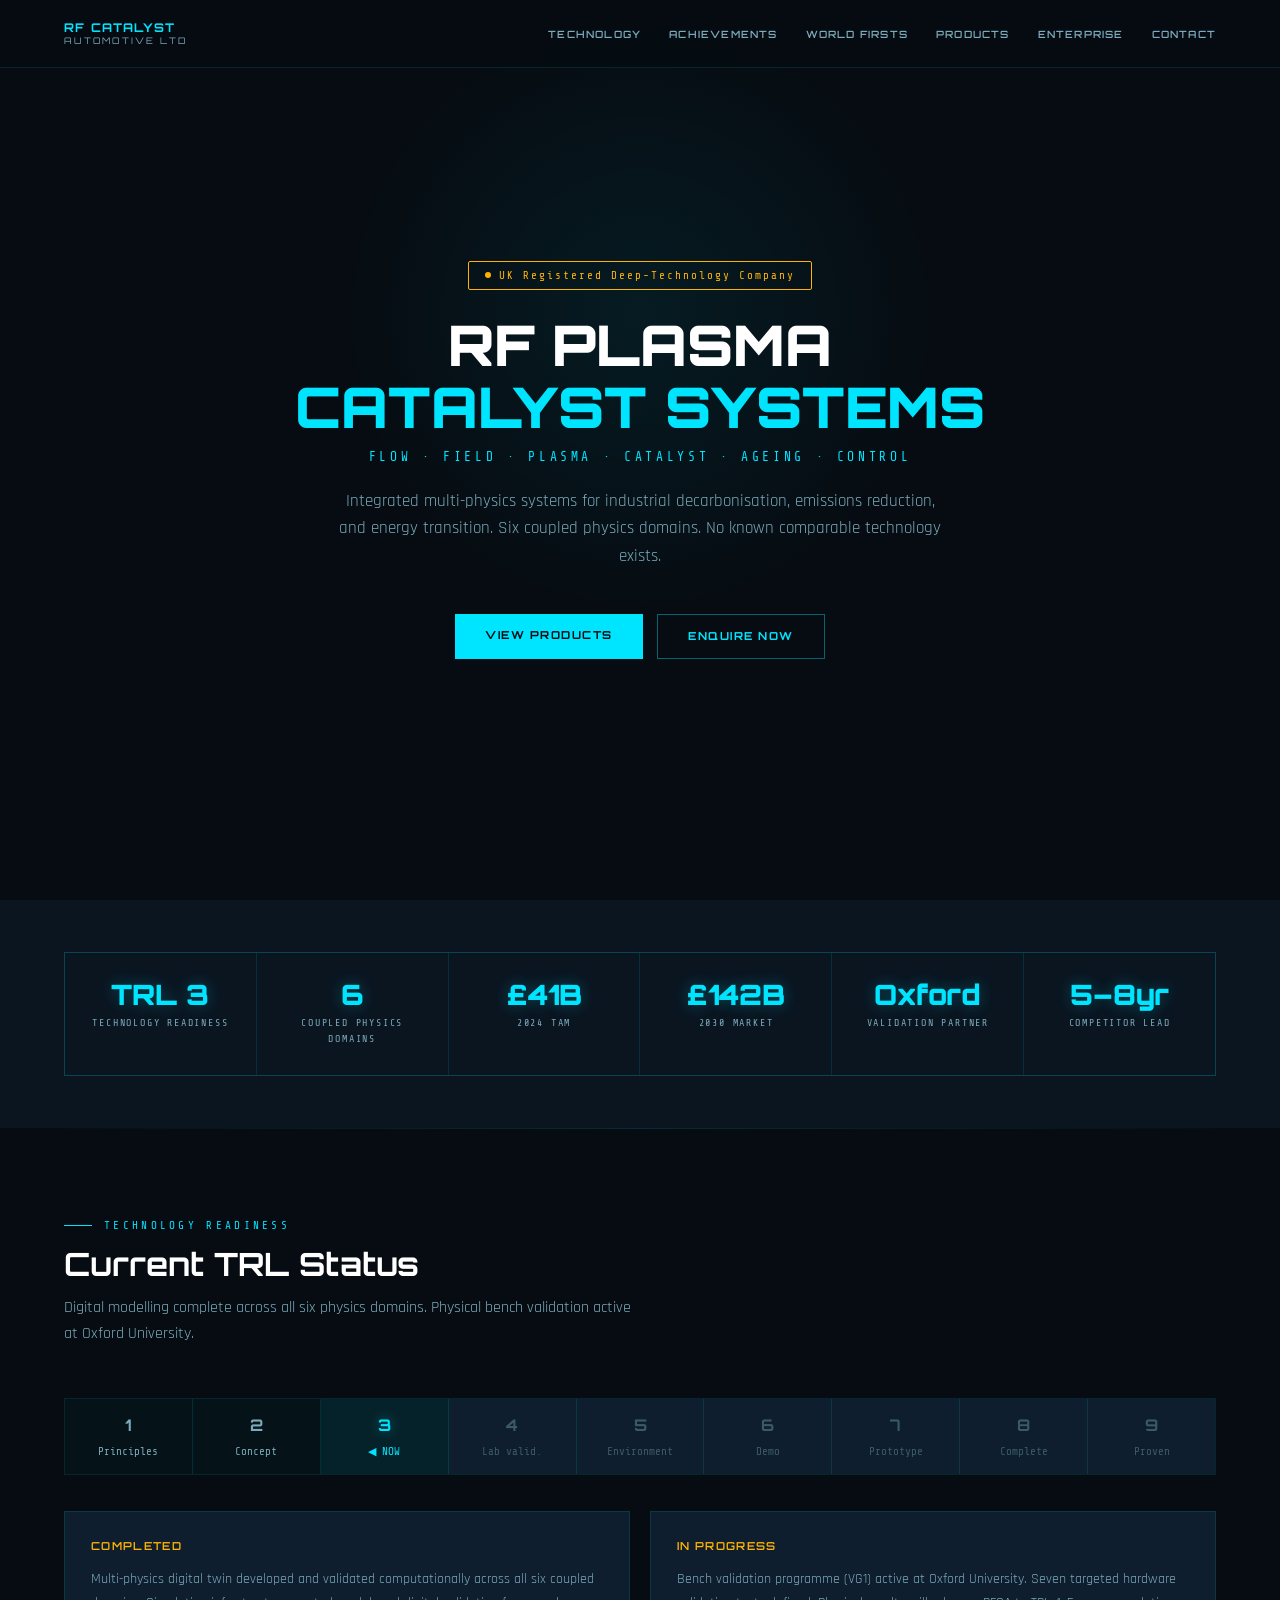
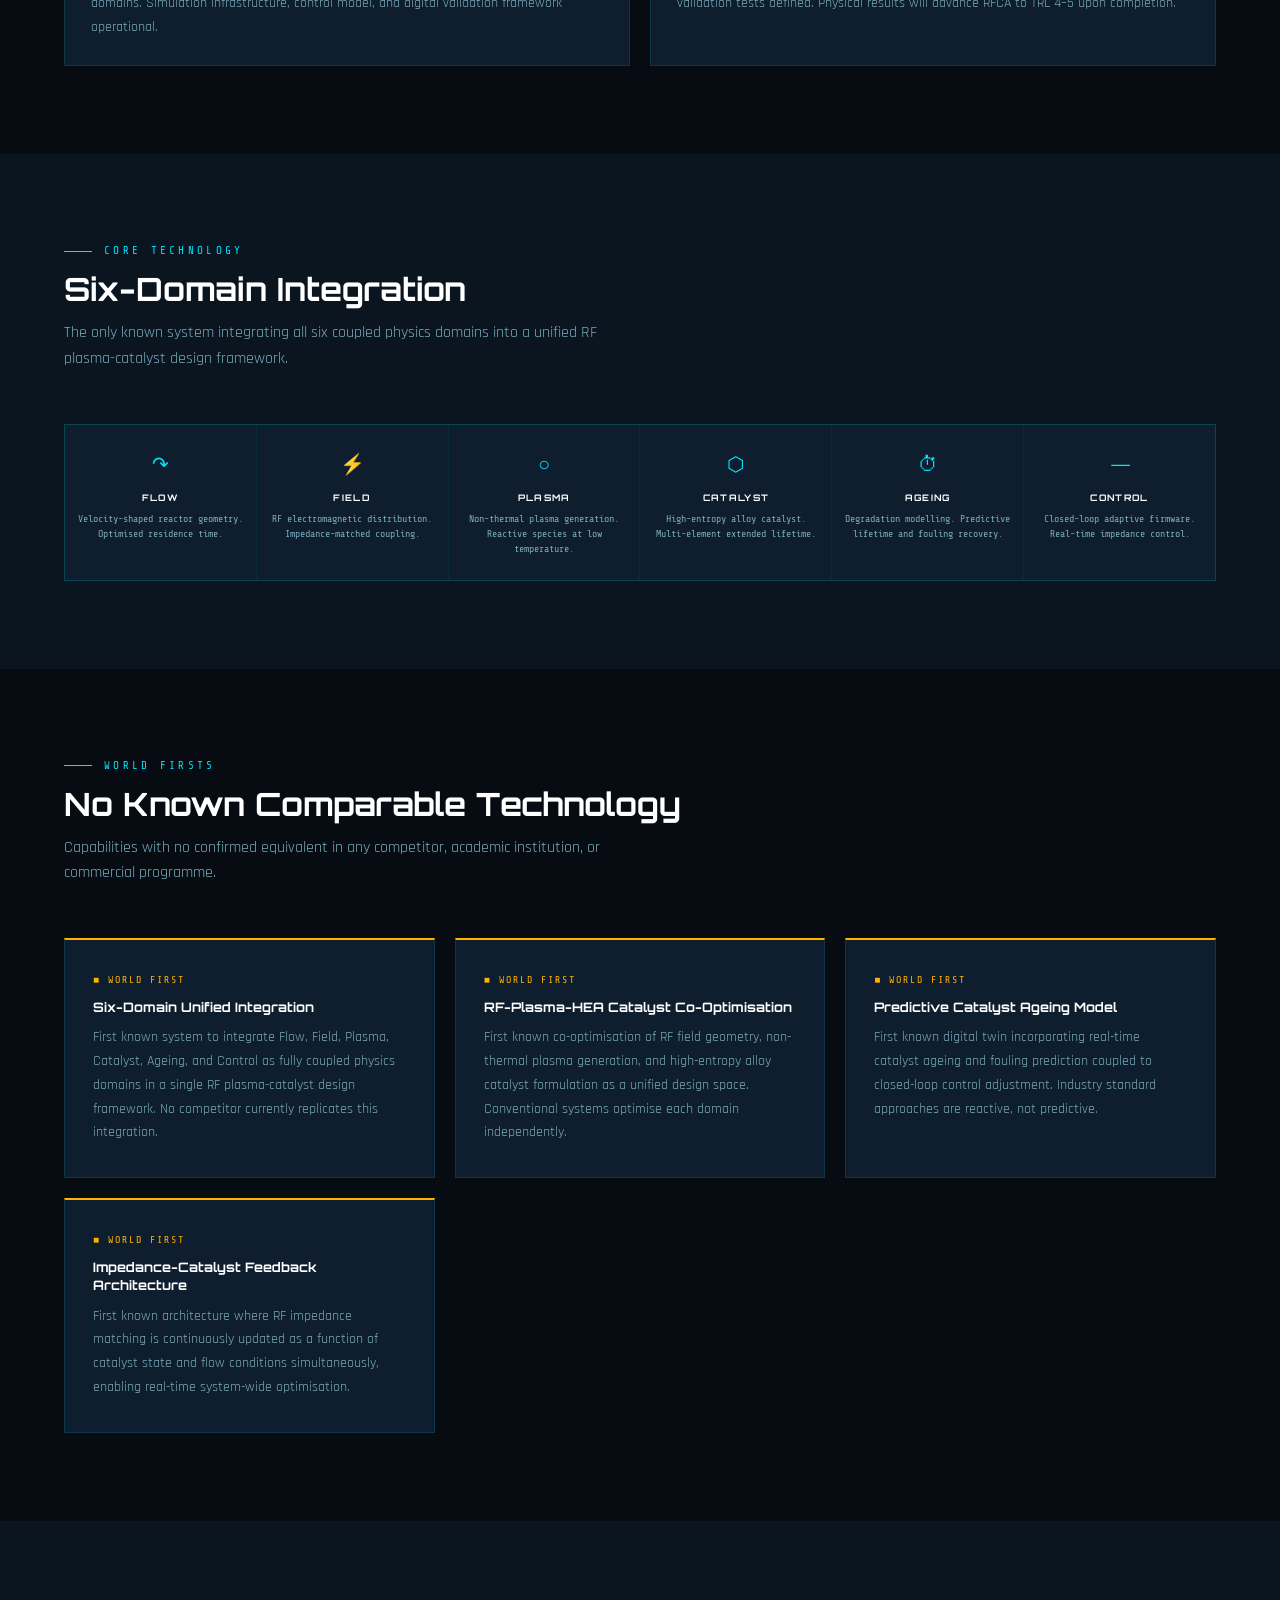
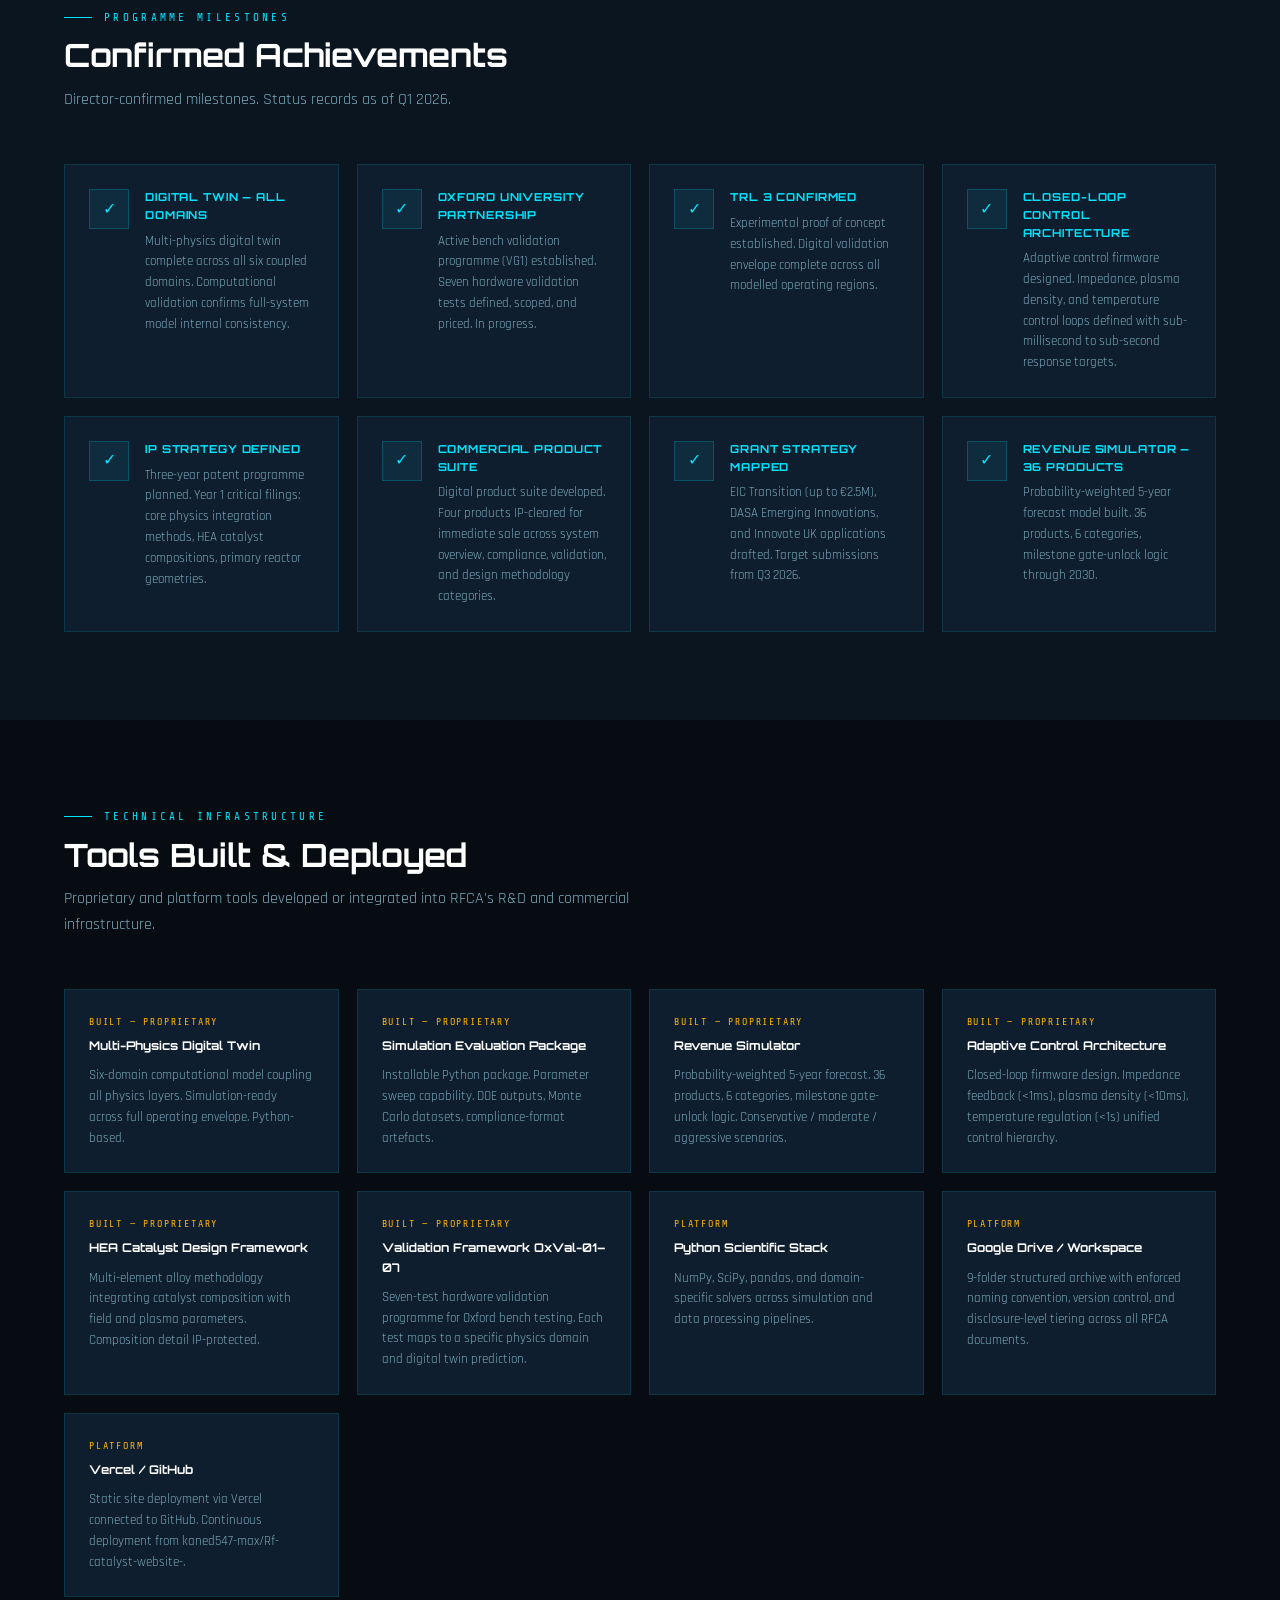
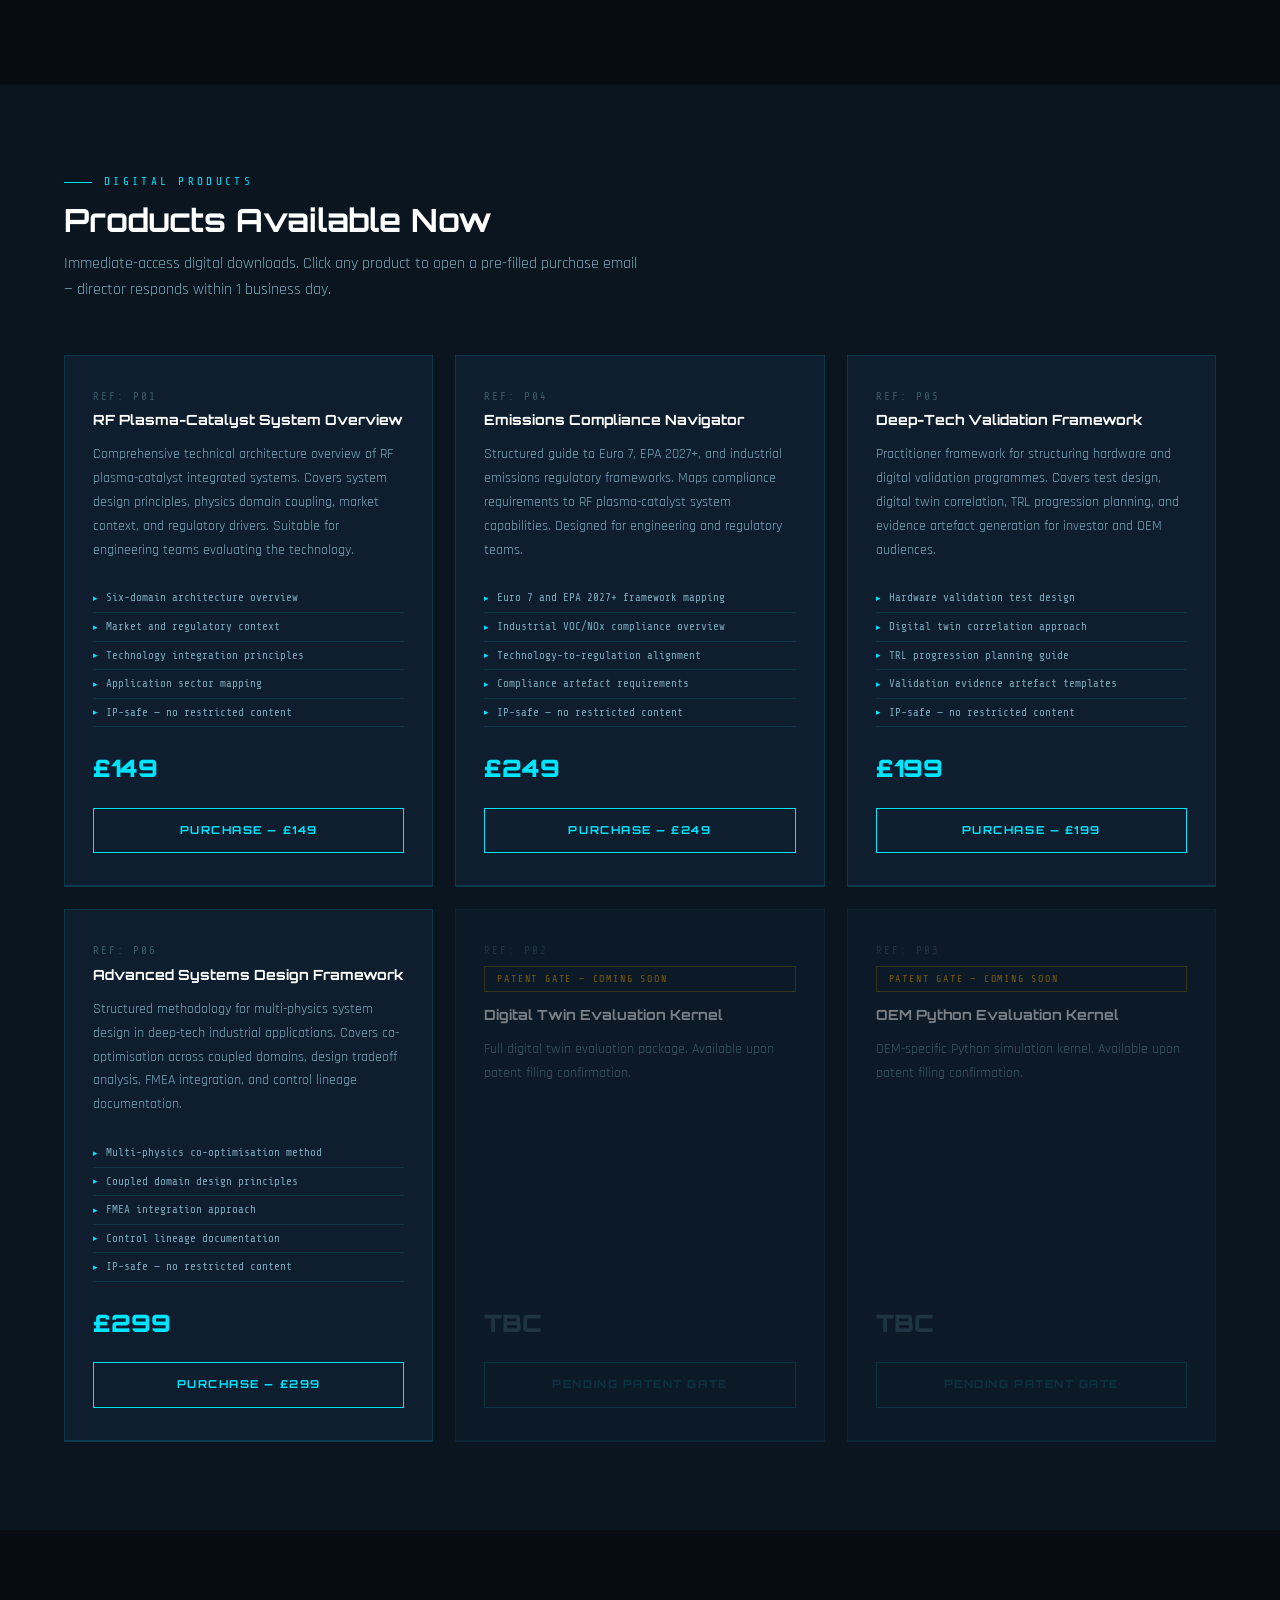
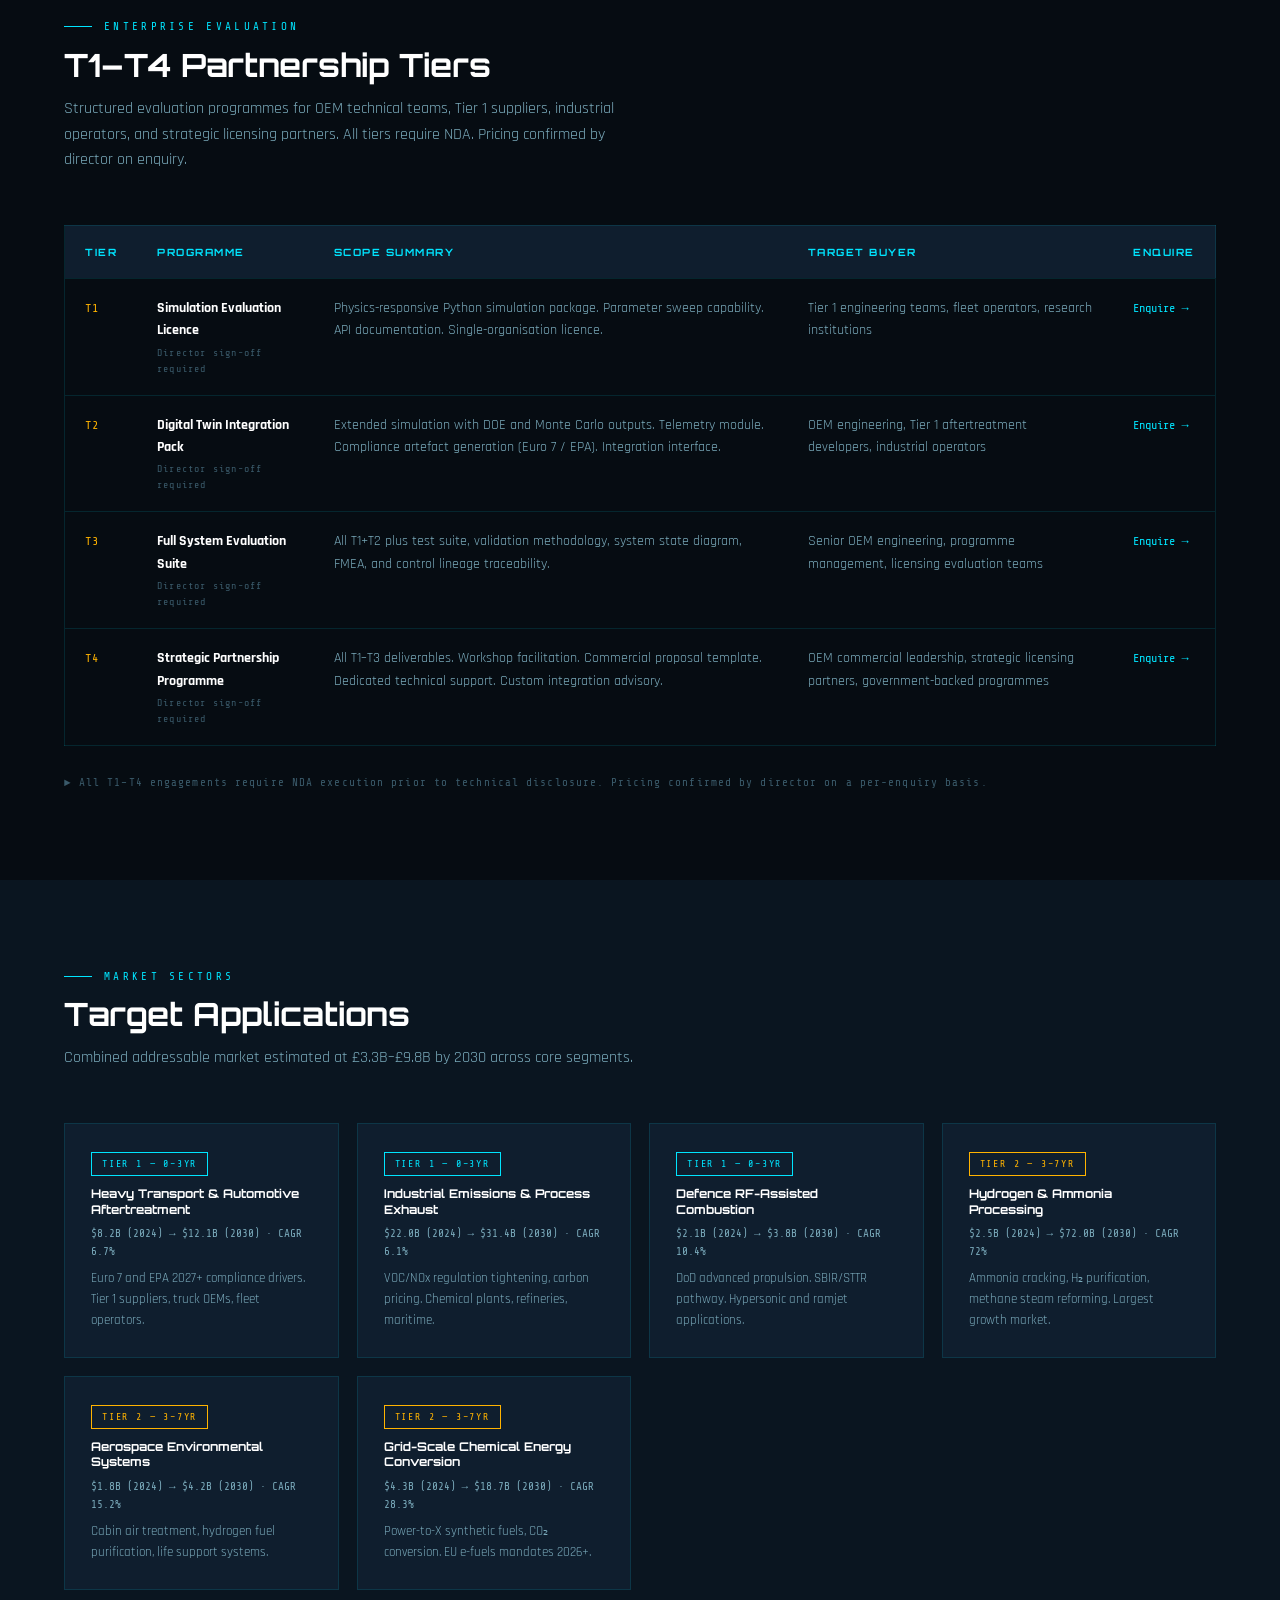
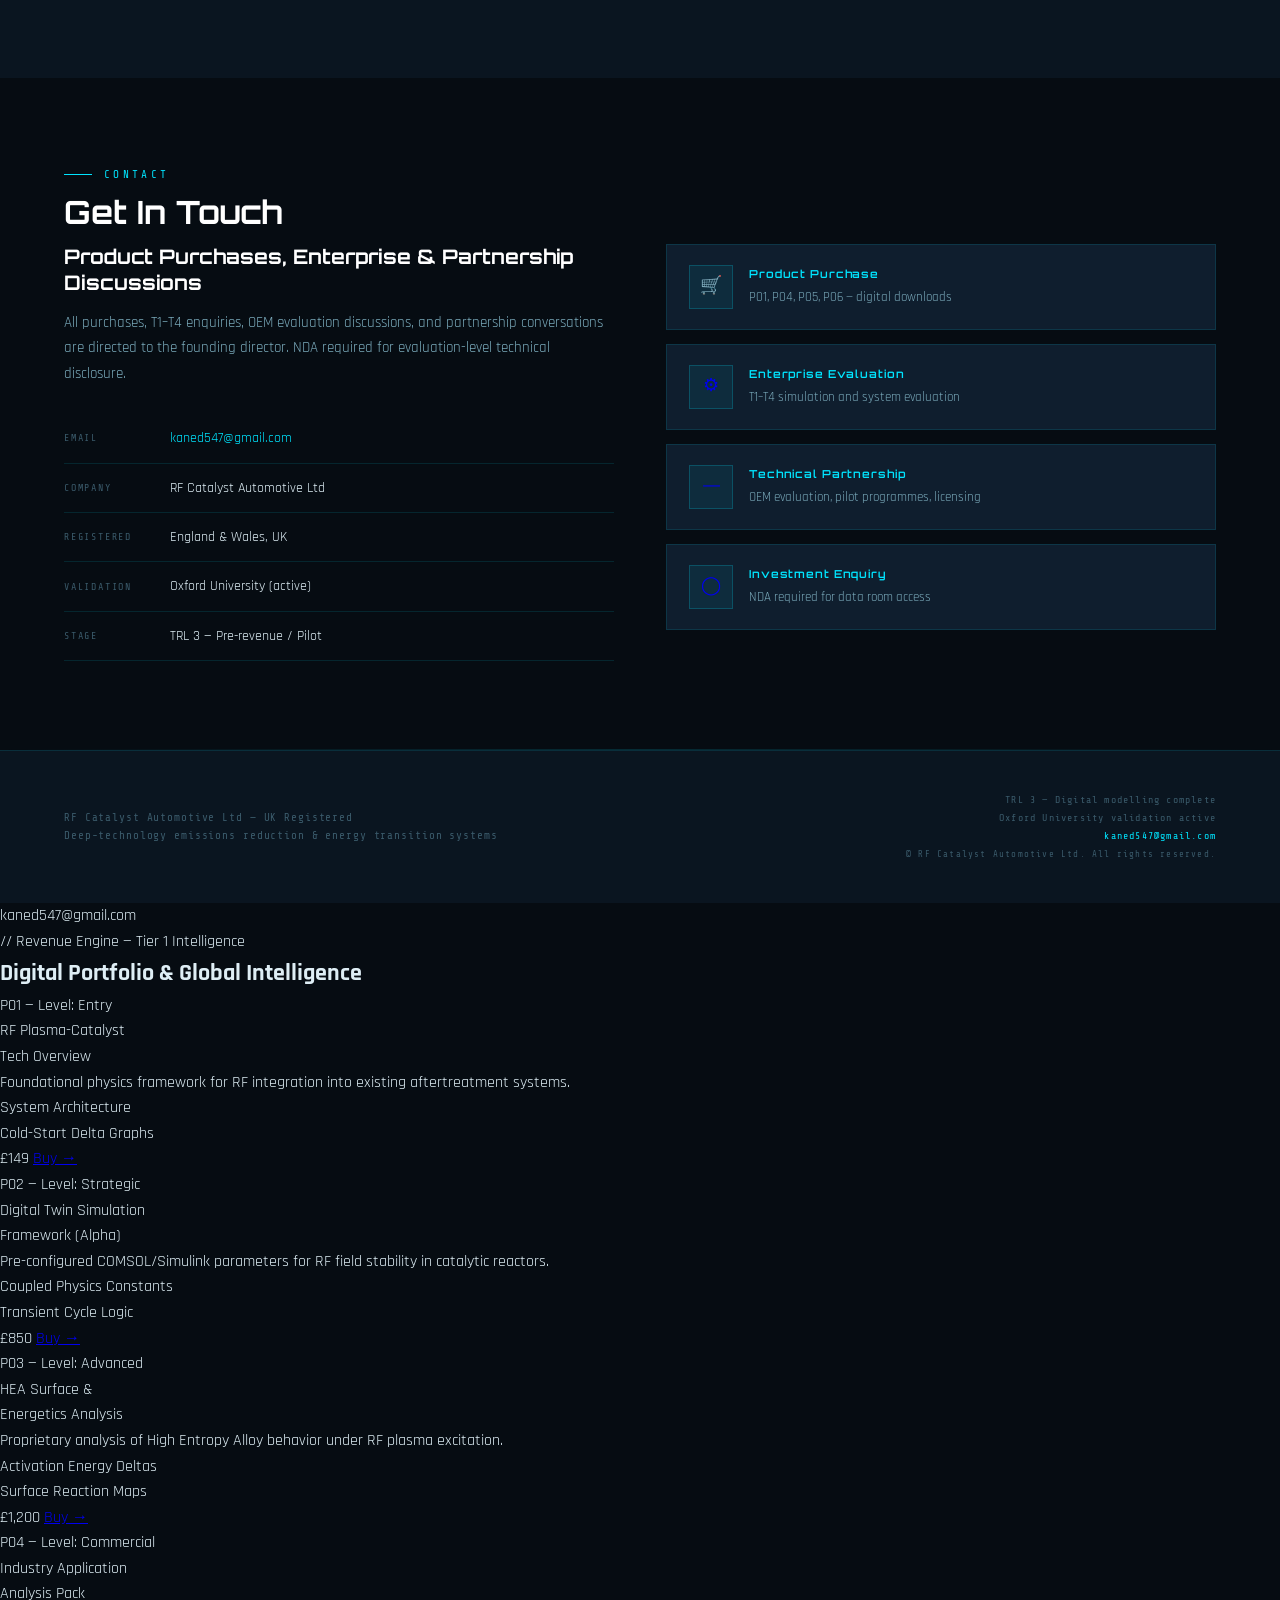
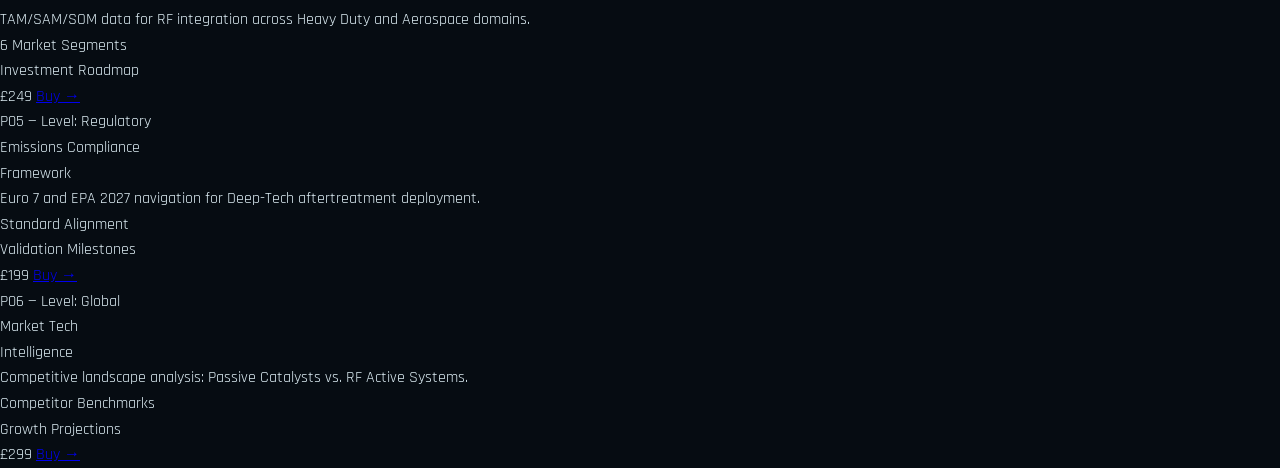
==== commit 289c071d: "Merge pull request #5 from kaned547-max/kaned547-max-patch-1 Kaned547 max patch 1" ====
--- a/index.html
+++ b/index.html
@@ -3,1368 +3,497 @@
 <head>
 <meta charset="UTF-8">
 <meta name="viewport" content="width=device-width, initial-scale=1.0">
-<title>RF Catalyst Automotive — Deep-Tech Emissions Intelligence</title>
-<link href="https://fonts.googleapis.com/css2?family=Orbitron:wght@400;600;700;900&family=Share+Tech+Mono&family=Rajdhani:wght@300;400;500;600&display=swap" rel="stylesheet">
+<title>RF Catalyst Automotive Ltd</title>
+<link href="https://fonts.googleapis.com/css2?family=Orbitron:wght@400;600;700;900&family=Share+Tech+Mono&family=Rajdhani:wght@300;400;500;600;700&display=swap" rel="stylesheet">
 <style>
-  :root {
-    --bg:        #0A0E14;
-    --bg2:       #0D1118;
-    --bg3:       #111820;
-    --cyan:      #00E5FF;
-    --cyan-dim:  #00B8CC;
-    --amber:     #FFB300;
-    --amber-dim: #CC8F00;
-    --white:     #E8EDF5;
-    --grey:      #4A5568;
-    --grey-lt:   #8A9AB0;
-    --border:    rgba(0,229,255,0.15);
-    --border-am: rgba(255,179,0,0.2);
-    --glow-c:    0 0 20px rgba(0,229,255,0.25);
-    --glow-a:    0 0 20px rgba(255,179,0,0.25);
-  }
-
-  * { margin:0; padding:0; box-sizing:border-box; }
-
-  html { scroll-behavior: smooth; }
-
-  body {
-    background: var(--bg);
-    color: var(--white);
-    font-family: 'Rajdhani', sans-serif;
-    font-size: 16px;
-    line-height: 1.6;
-    overflow-x: hidden;
-  }
-
-  /* SCANLINE OVERLAY */
-  body::before {
-    content: '';
-    position: fixed;
-    top: 0; left: 0; right: 0; bottom: 0;
-    background: repeating-linear-gradient(
-      0deg,
-      transparent,
-      transparent 2px,
-      rgba(0,0,0,0.03) 2px,
-      rgba(0,0,0,0.03) 4px
-    );
-    pointer-events: none;
-    z-index: 1000;
-  }
-
-  /* GRID BACKGROUND */
-  .grid-bg {
-    position: fixed;
-    inset: 0;
-    background-image:
-      linear-gradient(rgba(0,229,255,0.03) 1px, transparent 1px),
-      linear-gradient(90deg, rgba(0,229,255,0.03) 1px, transparent 1px);
-    background-size: 60px 60px;
-    pointer-events: none;
-    z-index: 0;
-  }
-
-  /* NAV */
-  nav {
-    position: fixed;
-    top: 0; left: 0; right: 0;
-    z-index: 900;
-    background: rgba(10,14,20,0.92);
-    backdrop-filter: blur(12px);
-    border-bottom: 1px solid var(--border);
-    padding: 0 40px;
-    height: 64px;
-    display: flex;
-    align-items: center;
-    justify-content: space-between;
-  }
-
-  .nav-logo {
-    font-family: 'Orbitron', monospace;
-    font-weight: 900;
-    font-size: 1rem;
-    letter-spacing: 0.15em;
-    color: var(--cyan);
-    text-decoration: none;
-    text-shadow: var(--glow-c);
-  }
-
-  .nav-logo span { color: var(--amber); }
-
-  .nav-links {
-    display: flex;
-    gap: 32px;
-    list-style: none;
-  }
-
-  .nav-links a {
-    font-family: 'Share Tech Mono', monospace;
-    font-size: 0.75rem;
-    letter-spacing: 0.12em;
-    color: var(--grey-lt);
-    text-decoration: none;
-    text-transform: uppercase;
-    transition: color 0.2s;
-  }
-
-  .nav-links a:hover { color: var(--cyan); }
-
-  /* HERO */
-  .hero {
-    position: relative;
-    min-height: 100vh;
-    display: flex;
-    align-items: center;
-    padding: 120px 40px 80px;
-    overflow: hidden;
-    z-index: 1;
-  }
-
-  .hero-ring {
-    position: absolute;
-    right: -200px;
-    top: 50%;
-    transform: translateY(-50%);
-    width: 700px;
-    height: 700px;
-    border-radius: 50%;
-    border: 1px solid rgba(0,229,255,0.08);
-    animation: ring-pulse 6s ease-in-out infinite;
-  }
-
-  .hero-ring::before {
-    content: '';
-    position: absolute;
-    inset: 40px;
-    border-radius: 50%;
-    border: 1px solid rgba(255,179,0,0.06);
-    animation: ring-pulse 6s ease-in-out infinite reverse;
-  }
-
-  .hero-ring::after {
-    content: '';
-    position: absolute;
-    inset: 100px;
-    border-radius: 50%;
-    border: 1px solid rgba(0,229,255,0.05);
-  }
-
-  @keyframes ring-pulse {
-    0%, 100% { opacity: 0.5; transform: translateY(-50%) scale(1); }
-    50% { opacity: 1; transform: translateY(-50%) scale(1.03); }
-  }
-
-  .hero-content { max-width: 800px; z-index: 2; }
-
-  .hero-eyebrow {
-    font-family: 'Share Tech Mono', monospace;
-    font-size: 0.7rem;
-    letter-spacing: 0.3em;
-    color: var(--amber);
-    text-transform: uppercase;
-    margin-bottom: 24px;
-    opacity: 0;
-    animation: fade-up 0.8s ease 0.2s forwards;
-  }
-
-  .hero-title {
-    font-family: 'Orbitron', monospace;
-    font-weight: 900;
-    font-size: clamp(2rem, 5vw, 4rem);
-    line-height: 1.1;
-    letter-spacing: 0.05em;
-    margin-bottom: 28px;
-    opacity: 0;
-    animation: fade-up 0.8s ease 0.4s forwards;
-  }
-
-  .hero-title .line-cyan { color: var(--cyan); text-shadow: var(--glow-c); }
-  .hero-title .line-white { color: var(--white); }
-
-  .hero-sub {
-    font-size: 1.15rem;
-    font-weight: 300;
-    color: var(--grey-lt);
-    max-width: 560px;
-    margin-bottom: 48px;
-    line-height: 1.8;
-    opacity: 0;
-    animation: fade-up 0.8s ease 0.6s forwards;
-  }
-
-  .hero-cta-row {
-    display: flex;
-    gap: 16px;
-    flex-wrap: wrap;
-    opacity: 0;
-    animation: fade-up 0.8s ease 0.8s forwards;
-  }
-
-  .btn-primary {
-    display: inline-block;
-    padding: 14px 32px;
-    background: var(--cyan);
-    color: var(--bg);
-    font-family: 'Orbitron', monospace;
-    font-size: 0.75rem;
-    font-weight: 700;
-    letter-spacing: 0.12em;
-    text-transform: uppercase;
-    text-decoration: none;
-    clip-path: polygon(8px 0%, 100% 0%, calc(100% - 8px) 100%, 0% 100%);
-    transition: all 0.2s;
-  }
-
-  .btn-primary:hover {
-    background: var(--white);
-    box-shadow: 0 0 30px rgba(0,229,255,0.4);
-  }
-
-  .btn-secondary {
-    display: inline-block;
-    padding: 14px 32px;
-    border: 1px solid var(--amber);
-    color: var(--amber);
-    font-family: 'Orbitron', monospace;
-    font-size: 0.75rem;
-    font-weight: 700;
-    letter-spacing: 0.12em;
-    text-transform: uppercase;
-    text-decoration: none;
-    clip-path: polygon(8px 0%, 100% 0%, calc(100% - 8px) 100%, 0% 100%);
-    transition: all 0.2s;
-  }
-
-  .btn-secondary:hover {
-    background: rgba(255,179,0,0.1);
-    box-shadow: 0 0 30px rgba(255,179,0,0.25);
-  }
-
-  @keyframes fade-up {
-    from { opacity: 0; transform: translateY(20px); }
-    to   { opacity: 1; transform: translateY(0); }
-  }
-
-  /* STAT BAR */
-  .stat-bar {
-    position: relative;
-    z-index: 1;
-    background: var(--bg3);
-    border-top: 1px solid var(--border);
-    border-bottom: 1px solid var(--border);
-    padding: 28px 40px;
-    display: flex;
-    justify-content: center;
-    gap: 0;
-    overflow: hidden;
-  }
-
-  .stat-item {
-    flex: 1;
-    max-width: 220px;
-    text-align: center;
-    padding: 0 24px;
-    border-right: 1px solid var(--border);
-  }
-
-  .stat-item:last-child { border-right: none; }
-
-  .stat-num {
-    font-family: 'Orbitron', monospace;
-    font-size: 1.6rem;
-    font-weight: 700;
-    color: var(--cyan);
-    text-shadow: var(--glow-c);
-    display: block;
-  }
-
-  .stat-num.amber { color: var(--amber); text-shadow: var(--glow-a); }
-
-  .stat-label {
-    font-family: 'Share Tech Mono', monospace;
-    font-size: 0.65rem;
-    letter-spacing: 0.15em;
-    color: var(--grey-lt);
-    text-transform: uppercase;
-    display: block;
-    margin-top: 4px;
-  }
-
-  /* SECTIONS */
-  section {
-    position: relative;
-    z-index: 1;
-    padding: 100px 40px;
-    max-width: 1200px;
-    margin: 0 auto;
-  }
-
-  .section-label {
-    font-family: 'Share Tech Mono', monospace;
-    font-size: 0.65rem;
-    letter-spacing: 0.35em;
-    color: var(--amber);
-    text-transform: uppercase;
-    margin-bottom: 12px;
-    display: block;
-  }
-
-  .section-title {
-    font-family: 'Orbitron', monospace;
-    font-weight: 700;
-    font-size: clamp(1.4rem, 3vw, 2.2rem);
-    letter-spacing: 0.05em;
-    color: var(--white);
-    margin-bottom: 48px;
-    line-height: 1.2;
-  }
-
-  .section-title .accent { color: var(--cyan); }
-
-  /* DIVIDER */
-  .section-divider {
-    width: 100%;
-    height: 1px;
-    background: linear-gradient(90deg, transparent, var(--border), var(--cyan-dim), var(--border), transparent);
-    margin: 0 auto;
-    max-width: 1200px;
-    position: relative;
-    z-index: 1;
-  }
-
-  /* ACHIEVEMENTS GRID */
-  .achievements-grid {
-    display: grid;
-    grid-template-columns: repeat(auto-fit, minmax(300px, 1fr));
-    gap: 1px;
-    background: var(--border);
-    border: 1px solid var(--border);
-  }
-
-  .achievement-card {
-    background: var(--bg2);
-    padding: 36px 32px;
-    transition: background 0.2s;
-    position: relative;
-    overflow: hidden;
-  }
-
-  .achievement-card::before {
-    content: '';
-    position: absolute;
-    top: 0; left: 0;
-    width: 3px;
-    height: 0;
-    background: var(--cyan);
-    transition: height 0.3s ease;
-  }
-
-  .achievement-card:hover::before { height: 100%; }
-  .achievement-card:hover { background: var(--bg3); }
-
-  .ach-icon {
-    font-family: 'Share Tech Mono', monospace;
-    font-size: 0.7rem;
-    letter-spacing: 0.2em;
-    color: var(--cyan);
-    margin-bottom: 16px;
-    display: block;
-  }
-
-  .ach-title {
-    font-family: 'Orbitron', monospace;
-    font-size: 0.85rem;
-    font-weight: 600;
-    color: var(--white);
-    margin-bottom: 12px;
-    letter-spacing: 0.06em;
-  }
-
-  .ach-body {
-    font-size: 0.95rem;
-    color: var(--grey-lt);
-    line-height: 1.7;
-    font-weight: 300;
-  }
-
-  /* TECHNOLOGY DOMAINS */
-  .domain-chain {
-    display: flex;
-    align-items: center;
-    gap: 0;
-    flex-wrap: wrap;
-    margin-bottom: 56px;
-    justify-content: center;
-  }
-
-  .domain-node {
-    background: var(--bg3);
-    border: 1px solid var(--border);
-    padding: 14px 24px;
-    font-family: 'Share Tech Mono', monospace;
-    font-size: 0.75rem;
-    letter-spacing: 0.12em;
-    color: var(--cyan);
-    text-transform: uppercase;
-    position: relative;
-    transition: all 0.2s;
-  }
-
-  .domain-node:hover {
-    background: rgba(0,229,255,0.08);
-    border-color: var(--cyan);
-    box-shadow: var(--glow-c);
-  }
-
-  .domain-arrow {
-    font-family: 'Share Tech Mono', monospace;
-    color: var(--amber);
-    font-size: 1rem;
-    padding: 0 8px;
-  }
-
-  .tech-description {
-    color: var(--grey-lt);
-    font-size: 1rem;
-    line-height: 1.8;
-    max-width: 760px;
-    font-weight: 300;
-    margin-bottom: 40px;
-  }
-
-  /* MARKET TABLE */
-  .market-table {
-    width: 100%;
-    border-collapse: collapse;
-    font-size: 0.9rem;
-  }
-
-  .market-table th {
-    font-family: 'Share Tech Mono', monospace;
-    font-size: 0.65rem;
-    letter-spacing: 0.2em;
-    color: var(--amber);
-    text-transform: uppercase;
-    padding: 12px 20px;
-    text-align: left;
-    border-bottom: 1px solid var(--border-am);
-    background: var(--bg3);
-  }
-
-  .market-table td {
-    padding: 14px 20px;
-    border-bottom: 1px solid rgba(255,255,255,0.04);
-    color: var(--grey-lt);
-    font-weight: 300;
-  }
-
-  .market-table td:first-child { color: var(--white); font-weight: 500; }
-
-  .market-table tr:hover td { background: rgba(0,229,255,0.03); }
-
-  .badge {
-    display: inline-block;
-    padding: 2px 10px;
-    font-family: 'Share Tech Mono', monospace;
-    font-size: 0.6rem;
-    letter-spacing: 0.15em;
-    text-transform: uppercase;
-  }
-
-  .badge-tier1 { background: rgba(0,229,255,0.1); color: var(--cyan); border: 1px solid rgba(0,229,255,0.25); }
-  .badge-tier2 { background: rgba(255,179,0,0.1); color: var(--amber); border: 1px solid rgba(255,179,0,0.25); }
-
-  /* PRODUCTS */
-  .products-grid {
-    display: grid;
-    grid-template-columns: repeat(auto-fit, minmax(260px, 1fr));
-    gap: 24px;
-    margin-bottom: 32px;
-  }
-
-  .product-card {
-    background: var(--bg2);
-    border: 1px solid var(--border);
-    padding: 0;
-    overflow: hidden;
-    position: relative;
-    transition: transform 0.2s, box-shadow 0.2s;
-    display: flex;
-    flex-direction: column;
-  }
-
-  .product-card:hover {
-    transform: translateY(-4px);
-    box-shadow: 0 12px 40px rgba(0,229,255,0.12);
-    border-color: var(--cyan);
-  }
-
-  .product-header {
-    background: var(--bg3);
-    padding: 20px 24px 16px;
-    border-bottom: 1px solid var(--border);
-  }
-
-  .product-ref {
-    font-family: 'Share Tech Mono', monospace;
-    font-size: 0.6rem;
-    letter-spacing: 0.25em;
-    color: var(--amber);
-    text-transform: uppercase;
-    margin-bottom: 6px;
-  }
-
-  .product-name {
-    font-family: 'Orbitron', monospace;
-    font-size: 0.85rem;
-    font-weight: 600;
-    color: var(--white);
-    letter-spacing: 0.05em;
-    line-height: 1.3;
-  }
-
-  .product-body {
-    padding: 20px 24px;
-    flex: 1;
-  }
-
-  .product-desc {
-    font-size: 0.9rem;
-    color: var(--grey-lt);
-    line-height: 1.7;
-    font-weight: 300;
-    margin-bottom: 20px;
-  }
-
-  .product-features {
-    list-style: none;
-    margin-bottom: 20px;
-  }
-
-  .product-features li {
-    font-family: 'Share Tech Mono', monospace;
-    font-size: 0.7rem;
-    color: var(--grey-lt);
-    padding: 5px 0;
-    letter-spacing: 0.05em;
-    border-bottom: 1px solid rgba(255,255,255,0.04);
-    display: flex;
-    align-items: flex-start;
-    gap: 8px;
-  }
-
-  .product-features li::before {
-    content: '//';
-    color: var(--cyan);
-    flex-shrink: 0;
-  }
-
-  .product-footer {
-    padding: 16px 24px 20px;
-    border-top: 1px solid var(--border);
-    display: flex;
-    align-items: center;
-    justify-content: space-between;
-    background: rgba(0,0,0,0.2);
-  }
-
-  .product-price {
-    font-family: 'Orbitron', monospace;
-    font-size: 1.3rem;
-    font-weight: 700;
-    color: var(--cyan);
-    text-shadow: var(--glow-c);
-  }
-
-  .btn-purchase {
-    display: inline-block;
-    padding: 10px 20px;
-    background: transparent;
-    border: 1px solid var(--cyan);
-    color: var(--cyan);
-    font-family: 'Share Tech Mono', monospace;
-    font-size: 0.65rem;
-    letter-spacing: 0.15em;
-    text-transform: uppercase;
-    text-decoration: none;
-    transition: all 0.2s;
-    clip-path: polygon(6px 0%, 100% 0%, calc(100% - 6px) 100%, 0% 100%);
-  }
-
-  .btn-purchase:hover {
-    background: var(--cyan);
-    color: var(--bg);
-    box-shadow: 0 0 20px rgba(0,229,255,0.4);
-  }
-
-  .products-note {
-    background: var(--bg3);
-    border: 1px solid var(--border-am);
-    border-left: 3px solid var(--amber);
-    padding: 16px 24px;
-    display: flex;
-    gap: 12px;
-    align-items: flex-start;
-  }
-
-  .products-note-icon {
-    font-family: 'Share Tech Mono', monospace;
-    font-size: 0.65rem;
-    color: var(--amber);
-    flex-shrink: 0;
-    padding-top: 2px;
-    letter-spacing: 0.1em;
-  }
-
-  .products-note p {
-    font-size: 0.85rem;
-    color: var(--grey-lt);
-    line-height: 1.6;
-    font-weight: 300;
-  }
-
-  /* REGULATORY */
-  .reg-grid {
-    display: grid;
-    grid-template-columns: repeat(auto-fit, minmax(240px, 1fr));
-    gap: 16px;
-  }
-
-  .reg-card {
-    background: var(--bg3);
-    border: 1px solid var(--border);
-    padding: 24px;
-    position: relative;
-    overflow: hidden;
-  }
-
-  .reg-card::after {
-    content: '';
-    position: absolute;
-    bottom: 0; right: 0;
-    width: 40px; height: 40px;
-    background: linear-gradient(135deg, transparent 50%, rgba(0,229,255,0.05) 50%);
-  }
-
-  .reg-name {
-    font-family: 'Orbitron', monospace;
-    font-size: 0.8rem;
-    font-weight: 700;
-    color: var(--cyan);
-    margin-bottom: 8px;
-    letter-spacing: 0.08em;
-  }
-
-  .reg-desc {
-    font-size: 0.85rem;
-    color: var(--grey-lt);
-    font-weight: 300;
-    line-height: 1.6;
-  }
-
-  .reg-date {
-    font-family: 'Share Tech Mono', monospace;
-    font-size: 0.65rem;
-    color: var(--amber);
-    margin-top: 10px;
-    letter-spacing: 0.1em;
-  }
-
-  /* CONTACT */
-  .contact-section {
-    background: var(--bg3);
-    border-top: 1px solid var(--border);
-    border-bottom: 1px solid var(--border);
-    max-width: 100%;
-    padding: 100px 40px;
-  }
-
-  .contact-inner {
-    max-width: 1200px;
-    margin: 0 auto;
-    display: grid;
-    grid-template-columns: 1fr 1fr;
-    gap: 80px;
-    align-items: start;
-  }
-
-  .contact-left .section-title { margin-bottom: 20px; }
-
-  .contact-desc {
-    color: var(--grey-lt);
-    font-size: 1rem;
-    line-height: 1.8;
-    font-weight: 300;
-    margin-bottom: 32px;
-  }
-
-  .contact-detail {
-    display: flex;
-    align-items: center;
-    gap: 12px;
-    margin-bottom: 12px;
-  }
-
-  .contact-detail-label {
-    font-family: 'Share Tech Mono', monospace;
-    font-size: 0.65rem;
-    letter-spacing: 0.2em;
-    color: var(--amber);
-    text-transform: uppercase;
-    min-width: 60px;
-  }
-
-  .contact-detail-value {
-    color: var(--grey-lt);
-    font-size: 0.9rem;
-  }
-
-  .contact-detail-value a {
-    color: var(--cyan);
-    text-decoration: none;
-  }
-
-  .contact-detail-value a:hover {
-    text-decoration: underline;
-  }
-
-  .quick-enquiry {
-    display: flex;
-    flex-direction: column;
-    gap: 12px;
-  }
-
-  .quick-enquiry-title {
-    font-family: 'Orbitron', monospace;
-    font-size: 0.8rem;
-    font-weight: 600;
-    color: var(--white);
-    letter-spacing: 0.08em;
-    margin-bottom: 8px;
-  }
-
-  .quick-link {
-    display: flex;
-    align-items: center;
-    justify-content: space-between;
-    padding: 14px 20px;
-    background: var(--bg2);
-    border: 1px solid var(--border);
-    text-decoration: none;
-    transition: all 0.2s;
-    position: relative;
-    overflow: hidden;
-  }
-
-  .quick-link::before {
-    content: '';
-    position: absolute;
-    left: 0; top: 0; bottom: 0;
-    width: 0;
-    background: rgba(0,229,255,0.06);
-    transition: width 0.3s;
-  }
-
-  .quick-link:hover::before { width: 100%; }
-  .quick-link:hover { border-color: var(--cyan); }
-
-  .quick-link-left {
-    display: flex;
-    flex-direction: column;
-    gap: 2px;
-  }
-
-  .quick-link-product {
-    font-family: 'Share Tech Mono', monospace;
-    font-size: 0.65rem;
-    letter-spacing: 0.15em;
-    color: var(--amber);
-    text-transform: uppercase;
-  }
-
-  .quick-link-name {
-    font-size: 0.9rem;
-    color: var(--white);
-    font-weight: 500;
-  }
-
-  .quick-link-price {
-    font-family: 'Orbitron', monospace;
-    font-size: 0.9rem;
-    color: var(--cyan);
-    font-weight: 700;
-  }
-
-  .quick-link-arrow {
-    font-family: 'Share Tech Mono', monospace;
-    color: var(--cyan);
-    font-size: 0.9rem;
-    transition: transform 0.2s;
-  }
-
-  .quick-link:hover .quick-link-arrow { transform: translateX(4px); }
-
-  /* FOOTER */
-  footer {
-    position: relative;
-    z-index: 1;
-    background: var(--bg);
-    border-top: 1px solid var(--border);
-    padding: 40px 40px;
-    display: flex;
-    align-items: center;
-    justify-content: space-between;
-    flex-wrap: gap;
-    gap: 20px;
-  }
-
-  .footer-logo {
-    font-family: 'Orbitron', monospace;
-    font-weight: 900;
-    font-size: 0.85rem;
-    letter-spacing: 0.15em;
-    color: var(--grey);
-  }
-
-  .footer-logo span { color: var(--grey-lt); }
-
-  .footer-meta {
-    font-family: 'Share Tech Mono', monospace;
-    font-size: 0.65rem;
-    letter-spacing: 0.12em;
-    color: var(--grey);
-    text-align: right;
-    line-height: 1.8;
-  }
-
-  .disclosure-bar {
-    background: rgba(255,179,0,0.04);
-    border: 1px solid var(--border-am);
-    padding: 10px 40px;
-    text-align: center;
-    font-family: 'Share Tech Mono', monospace;
-    font-size: 0.6rem;
-    letter-spacing: 0.15em;
-    color: var(--amber-dim);
-    text-transform: uppercase;
-    position: relative;
-    z-index: 1;
-  }
-
-  /* RESPONSIVE */
-  @media (max-width: 768px) {
-    nav { padding: 0 20px; }
-    .nav-links { display: none; }
-    .hero { padding: 100px 20px 60px; }
-    section { padding: 60px 20px; }
-    .stat-bar { padding: 20px; flex-wrap: wrap; gap: 20px; }
-    .stat-item { border-right: none; border-bottom: 1px solid var(--border); padding: 0 0 16px; }
-    .stat-item:last-child { border-bottom: none; }
-    .contact-inner { grid-template-columns: 1fr; gap: 40px; }
-    footer { flex-direction: column; padding: 28px 20px; }
-    .footer-meta { text-align: left; }
-    .contact-section { padding: 60px 20px; }
-  }
+*,*::before,*::after{box-sizing:border-box;margin:0;padding:0}
+html{scroll-behavior:smooth}
+:root{
+  --c:#00E5FF;--a:#FFB300;
+  --bg0:#060c12;--bg1:#0a1520;--bg2:#0f1e2e;
+  --t1:#deeef5;--t2:#7aaabb;--t3:#3a5a6a;
+  --b:rgba(0,229,255,0.12);
+}
+body{background:var(--bg0);color:var(--t1);font-family:'Rajdhani',sans-serif;font-size:16px;line-height:1.6;overflow-x:hidden;}
+body::before{content:'';position:fixed;inset:0;background-image:linear-gradient(rgba(0,229,255,0.025) 1px,transparent 1px),linear-gradient(90deg,rgba(0,229,255,0.025) 1px,transparent 1px);background-size:60px 60px;pointer-events:none;z-index:0;}
+
+/* NAV */
+nav{position:fixed;top:0;left:0;right:0;z-index:200;height:68px;display:flex;align-items:center;justify-content:space-between;padding:0 5%;background:rgba(6,12,18,0.92);backdrop-filter:blur(12px);border-bottom:1px solid var(--b);}
+.nav-brand{display:flex;align-items:center;gap:12px;text-decoration:none;}
+.nav-brand img{height:40px;width:40px;object-fit:contain;border-radius:4px;}
+.nav-name{font-family:'Orbitron',monospace;font-size:12px;font-weight:700;color:var(--c);letter-spacing:.1em;line-height:1.3;}
+.nav-name small{display:block;font-size:9px;color:var(--t2);letter-spacing:.25em;font-weight:400;}
+.nav-links{display:flex;gap:28px;list-style:none;}
+.nav-links a{font-family:'Orbitron',monospace;font-size:10px;font-weight:600;letter-spacing:.12em;color:var(--t2);text-decoration:none;text-transform:uppercase;transition:color .2s;}
+.nav-links a:hover{color:var(--c);}
+@media(max-width:768px){.nav-links{display:none;}}
+
+/* WRAP */
+.wrap{position:relative;z-index:1;}
+
+/* HERO */
+.hero{min-height:100vh;display:flex;align-items:center;justify-content:center;text-align:center;padding:100px 5% 80px;background:var(--bg0);position:relative;overflow:hidden;}
+.hero-glow{position:absolute;top:35%;left:50%;transform:translate(-50%,-50%);width:600px;height:600px;background:radial-gradient(ellipse,rgba(0,229,255,0.07) 0%,transparent 70%);pointer-events:none;}
+.hero-inner{position:relative;z-index:1;max-width:860px;margin:0 auto;}
+.hero-logo{width:110px;height:110px;object-fit:contain;margin:0 auto 28px;display:block;filter:drop-shadow(0 0 28px rgba(0,229,255,0.5));animation:float 6s ease-in-out infinite;}
+@keyframes float{0%,100%{transform:translateY(0);}50%{transform:translateY(-10px);}}
+.hero-badge{display:inline-flex;align-items:center;gap:8px;padding:5px 16px;border:1px solid var(--a);border-radius:2px;font-family:'Share Tech Mono',monospace;font-size:11px;letter-spacing:.18em;color:var(--a);margin-bottom:24px;}
+.dot{width:6px;height:6px;background:var(--a);border-radius:50%;animation:blink 2s ease-in-out infinite;}
+@keyframes blink{0%,100%{opacity:1;}50%{opacity:.3;}}
+.hero h1{font-family:'Orbitron',monospace;font-size:clamp(28px,5vw,56px);font-weight:900;line-height:1.1;color:#fff;margin-bottom:10px;}
+.hero h1 .c{color:var(--c);}
+.hero-sub{font-family:'Share Tech Mono',monospace;font-size:clamp(10px,1.4vw,13px);color:var(--c);letter-spacing:.28em;text-transform:uppercase;margin-bottom:20px;}
+.hero-desc{font-size:17px;color:var(--t2);max-width:620px;margin:0 auto 44px;}
+.cta-row{display:flex;gap:14px;justify-content:center;flex-wrap:wrap;}
+
+/* BUTTONS */
+.btn{display:inline-block;padding:13px 30px;font-family:'Orbitron',monospace;font-size:11px;font-weight:700;letter-spacing:.14em;text-transform:uppercase;text-decoration:none;cursor:pointer;transition:all .2s;border:none;}
+.btn-c{background:var(--c);color:#060c12;}
+.btn-c:hover{background:#fff;box-shadow:0 0 24px rgba(0,229,255,.4);transform:translateY(-2px);}
+.btn-o{background:transparent;border:1px solid rgba(0,229,255,.4);color:var(--c);}
+.btn-o:hover{border-color:var(--c);background:rgba(0,229,255,.06);transform:translateY(-2px);}
+
+/* SECTIONS */
+.sec{position:relative;z-index:1;padding:88px 5%;}
+.sec.alt{background:var(--bg1);}
+.sec-label{font-family:'Share Tech Mono',monospace;font-size:11px;letter-spacing:.3em;color:var(--c);text-transform:uppercase;margin-bottom:10px;display:flex;align-items:center;gap:12px;}
+.sec-label::before{content:'';display:inline-block;width:28px;height:1px;background:var(--c);}
+.sec h2{font-family:'Orbitron',monospace;font-size:clamp(20px,2.8vw,32px);font-weight:700;color:#fff;margin-bottom:12px;line-height:1.2;}
+.sec-desc{font-size:16px;color:var(--t2);max-width:580px;margin-bottom:52px;}
+
+/* SEP */
+.sep{height:1px;background:linear-gradient(90deg,transparent,var(--c),transparent);opacity:.15;position:relative;z-index:1;}
+
+/* STATS */
+.stats{display:grid;grid-template-columns:repeat(auto-fit,minmax(160px,1fr));gap:1px;background:var(--b);border:1px solid var(--b);}
+.stat{background:var(--bg1);padding:28px 20px;text-align:center;}
+.stat-v{font-family:'Orbitron',monospace;font-size:28px;font-weight:900;color:var(--c);line-height:1;margin-bottom:6px;text-shadow:0 0 16px rgba(0,229,255,.3);}
+.stat-l{font-family:'Share Tech Mono',monospace;font-size:10px;letter-spacing:.18em;color:var(--t2);text-transform:uppercase;}
+
+/* TRL */
+.trl-bar{display:flex;gap:0;border:1px solid var(--b);overflow:hidden;margin-bottom:36px;flex-wrap:wrap;}
+.trl-step{flex:1;min-width:80px;padding:14px 8px;text-align:center;font-family:'Share Tech Mono',monospace;font-size:11px;border-right:1px solid var(--b);color:var(--t3);background:var(--bg2);}
+.trl-step:last-child{border-right:none;}
+.trl-step.done{color:var(--t2);background:rgba(0,229,255,.03);}
+.trl-step.now{background:rgba(0,229,255,.1);color:var(--c);}
+.trl-n{font-family:'Orbitron',monospace;font-size:16px;font-weight:700;display:block;margin-bottom:4px;}
+.trl-step.now .trl-n{color:var(--c);text-shadow:0 0 12px rgba(0,229,255,.4);}
+.trl-cards{display:grid;grid-template-columns:1fr 1fr;gap:20px;margin-top:32px;}
+@media(max-width:640px){.trl-cards{grid-template-columns:1fr;}}
+.trl-card{background:var(--bg2);border:1px solid var(--b);padding:26px;}
+.trl-ct{font-family:'Orbitron',monospace;font-size:11px;font-weight:600;letter-spacing:.12em;color:var(--a);margin-bottom:12px;text-transform:uppercase;}
+.trl-card p{font-size:14px;color:var(--t2);line-height:1.7;}
+
+/* DOMAINS */
+.domains{display:grid;grid-template-columns:repeat(6,1fr);gap:1px;background:var(--b);border:1px solid var(--b);}
+@media(max-width:768px){.domains{grid-template-columns:repeat(3,1fr);}}
+@media(max-width:420px){.domains{grid-template-columns:repeat(2,1fr);}}
+.domain{background:var(--bg2);padding:24px 12px;text-align:center;transition:background .3s;}
+.domain:hover{background:rgba(0,229,255,.06);}
+.d-icon{font-size:20px;color:var(--c);display:block;margin-bottom:10px;}
+.d-name{font-family:'Orbitron',monospace;font-size:9px;font-weight:700;letter-spacing:.15em;color:#fff;margin-bottom:6px;text-transform:uppercase;}
+.d-desc{font-family:'Share Tech Mono',monospace;font-size:10px;color:var(--t2);line-height:1.5;}
+
+/* WORLD FIRSTS */
+.firsts{display:grid;grid-template-columns:repeat(auto-fit,minmax(280px,1fr));gap:20px;}
+.first{background:var(--bg2);border:1px solid var(--b);padding:32px 28px;transition:all .3s;border-top:2px solid var(--a);}
+.first:hover{border-color:rgba(255,179,0,.5);transform:translateY(-3px);box-shadow:0 0 24px rgba(255,179,0,.1);}
+.first-tag{font-family:'Share Tech Mono',monospace;font-size:10px;letter-spacing:.2em;color:var(--a);margin-bottom:10px;text-transform:uppercase;}
+.first h3{font-family:'Orbitron',monospace;font-size:13px;font-weight:700;color:#fff;margin-bottom:10px;line-height:1.4;}
+.first p{font-size:14px;color:var(--t2);line-height:1.7;}
+
+/* ACHIEVEMENTS */
+.achs{display:grid;grid-template-columns:repeat(auto-fit,minmax(260px,1fr));gap:18px;}
+.ach{background:var(--bg2);border:1px solid var(--b);padding:24px;display:flex;gap:16px;align-items:flex-start;transition:border-color .3s;}
+.ach:hover{border-color:rgba(0,229,255,.3);}
+.ach-ico{width:40px;height:40px;flex-shrink:0;background:rgba(0,229,255,.07);border:1px solid rgba(0,229,255,.2);display:flex;align-items:center;justify-content:center;font-size:16px;color:var(--c);}
+.ach h4{font-family:'Orbitron',monospace;font-size:11px;font-weight:700;letter-spacing:.08em;color:var(--c);margin-bottom:6px;text-transform:uppercase;}
+.ach p{font-size:13px;color:var(--t2);line-height:1.6;}
+
+/* TOOLS */
+.tools{display:grid;grid-template-columns:repeat(auto-fit,minmax(240px,1fr));gap:18px;}
+.tool{background:var(--bg2);border:1px solid var(--b);padding:24px;transition:all .3s;}
+.tool:hover{border-color:rgba(0,229,255,.3);transform:translateY(-2px);}
+.tool-type{font-family:'Share Tech Mono',monospace;font-size:10px;letter-spacing:.18em;color:var(--a);margin-bottom:6px;text-transform:uppercase;}
+.tool h4{font-family:'Orbitron',monospace;font-size:12px;font-weight:700;color:#fff;margin-bottom:10px;}
+.tool p{font-size:13px;color:var(--t2);line-height:1.6;}
+
+/* PRODUCTS */
+.products{display:grid;grid-template-columns:repeat(auto-fit,minmax(280px,1fr));gap:22px;}
+.product{background:var(--bg2);border:1px solid var(--b);padding:32px 28px;display:flex;flex-direction:column;transition:all .3s;border-bottom:2px solid rgba(0,229,255,.15);}
+.product:hover{border-color:rgba(0,229,255,.35);border-bottom-color:var(--c);transform:translateY(-4px);box-shadow:0 20px 50px rgba(0,0,0,.4),0 0 20px rgba(0,229,255,.1);}
+.product.hold{opacity:.45;pointer-events:none;}
+.p-ref{font-family:'Share Tech Mono',monospace;font-size:11px;letter-spacing:.18em;color:var(--t3);margin-bottom:6px;}
+.p-name{font-family:'Orbitron',monospace;font-size:14px;font-weight:700;color:#fff;margin-bottom:14px;line-height:1.3;}
+.p-desc{font-size:14px;color:var(--t2);line-height:1.7;flex:1;margin-bottom:22px;}
+.p-feats{list-style:none;margin-bottom:22px;}
+.p-feats li{font-family:'Share Tech Mono',monospace;font-size:11px;color:var(--t2);padding:5px 0;border-bottom:1px solid var(--b);display:flex;align-items:center;gap:8px;}
+.p-feats li::before{content:'▸';color:var(--c);font-size:9px;}
+.p-price{font-family:'Orbitron',monospace;font-size:24px;font-weight:900;color:var(--c);margin-bottom:20px;}
+.hold-tag{display:inline-block;padding:4px 12px;border:1px solid rgba(255,179,0,.4);color:var(--a);font-family:'Share Tech Mono',monospace;font-size:10px;letter-spacing:.18em;text-transform:uppercase;margin-bottom:14px;}
+.btn-buy{display:block;text-align:center;padding:13px 20px;border:1px solid var(--c);color:var(--c);font-family:'Orbitron',monospace;font-size:11px;font-weight:700;letter-spacing:.14em;text-transform:uppercase;text-decoration:none;background:transparent;transition:all .2s;margin-top:auto;}
+.btn-buy:hover{background:var(--c);color:var(--bg0);box-shadow:0 0 20px rgba(0,229,255,.3);}
+.btn-buy.off{opacity:.3;cursor:not-allowed;pointer-events:none;}
+
+/* TABLE */
+.tbl-wrap{overflow-x:auto;margin-bottom:28px;}
+table{width:100%;border-collapse:collapse;border:1px solid var(--b);min-width:600px;}
+th{background:var(--bg2);padding:18px 20px;font-family:'Orbitron',monospace;font-size:10px;font-weight:700;letter-spacing:.15em;color:var(--c);text-align:left;border-bottom:1px solid var(--b);text-transform:uppercase;}
+td{padding:18px 20px;font-size:14px;color:var(--t2);border-bottom:1px solid var(--b);vertical-align:top;}
+tr:last-child td{border-bottom:none;}
+tr:hover td{background:rgba(0,229,255,.025);color:var(--t1);}
+.t-ref{font-family:'Share Tech Mono',monospace;font-size:12px;color:var(--a);letter-spacing:.08em;}
+.t-note{font-family:'Share Tech Mono',monospace;font-size:10px;color:var(--t3);letter-spacing:.12em;display:block;margin-top:3px;}
+.t-link{color:var(--c);font-family:'Share Tech Mono',monospace;font-size:12px;text-decoration:none;transition:color .2s;}
+.t-link:hover{color:#fff;}
+
+/* MARKETS */
+.markets{display:grid;grid-template-columns:repeat(auto-fit,minmax(260px,1fr));gap:18px;}
+.market{background:var(--bg2);border:1px solid var(--b);padding:26px;transition:border-color .3s;}
+.market:hover{border-color:rgba(0,229,255,.3);}
+.m-badge{display:inline-block;padding:3px 10px;font-family:'Share Tech Mono',monospace;font-size:10px;letter-spacing:.18em;text-transform:uppercase;margin-bottom:10px;}
+.t1b{border:1px solid var(--c);color:var(--c);}
+.t2b{border:1px solid var(--a);color:var(--a);}
+.market h4{font-family:'Orbitron',monospace;font-size:12px;font-weight:700;color:#fff;margin-bottom:8px;line-height:1.3;}
+.m-size{font-family:'Share Tech Mono',monospace;font-size:11px;color:var(--t2);margin-bottom:8px;}
+.market p{font-size:13px;color:var(--t2);line-height:1.6;}
+
+/* CONTACT */
+.contact-grid{display:grid;grid-template-columns:1fr 1fr;gap:52px;align-items:start;}
+@media(max-width:768px){.contact-grid{grid-template-columns:1fr;}}
+.c-title{font-family:'Orbitron',monospace;font-size:20px;font-weight:700;color:#fff;margin-bottom:14px;line-height:1.3;}
+.c-desc{font-size:15px;color:var(--t2);margin-bottom:28px;line-height:1.7;}
+.c-row{display:flex;gap:16px;align-items:center;padding:13px 0;border-bottom:1px solid var(--b);}
+.c-lbl{font-family:'Share Tech Mono',monospace;font-size:10px;letter-spacing:.18em;color:var(--t3);text-transform:uppercase;min-width:90px;}
+.c-val{font-size:14px;color:var(--t1);}
+.c-val a{color:var(--c);text-decoration:none;transition:color .2s;}
+.c-val a:hover{color:#fff;}
+.channels{display:flex;flex-direction:column;gap:14px;}
+.channel{background:var(--bg2);border:1px solid var(--b);padding:20px 22px;display:flex;gap:16px;align-items:center;text-decoration:none;transition:all .3s;}
+.channel:hover{border-color:rgba(0,229,255,.35);background:rgba(0,229,255,.04);transform:translateX(4px);}
+.ch-ico{width:44px;height:44px;flex-shrink:0;background:rgba(0,229,255,.07);border:1px solid rgba(0,229,255,.2);display:flex;align-items:center;justify-content:center;font-size:18px;}
+.ch-lbl{font-family:'Orbitron',monospace;font-size:11px;font-weight:600;color:var(--c);margin-bottom:3px;letter-spacing:.08em;}
+.ch-detail{font-size:13px;color:var(--t2);}
+
+/* FOOTER */
+footer{position:relative;z-index:1;background:var(--bg1);border-top:1px solid var(--b);padding:40px 5%;display:flex;justify-content:space-between;align-items:center;flex-wrap:wrap;gap:20px;}
+.f-left{display:flex;align-items:center;gap:12px;}
+.f-logo{height:32px;width:32px;object-fit:contain;opacity:.65;}
+.f-text{font-family:'Share Tech Mono',monospace;font-size:11px;color:var(--t3);letter-spacing:.08em;line-height:1.7;}
+.f-right{font-family:'Share Tech Mono',monospace;font-size:10px;color:var(--t3);letter-spacing:.12em;text-align:right;line-height:1.8;}
+.f-email{color:var(--c);}
 </style>
 </head>
 <body>
 
-<div class="grid-bg"></div>
-
-<!-- NAV -->
 <nav>
-  <a href="#" class="nav-logo">RF<span>C</span>A</a>
+  <a href="#hero" class="nav-brand">
+    <img src="logo.png" alt="RFCA" onerror="this.style.display='none'">
+    <div class="nav-name">RF CATALYST<small>AUTOMOTIVE LTD</small></div>
+  </a>
   <ul class="nav-links">
     <li><a href="#technology">Technology</a></li>
-    <li><a href="#achievements">Milestones</a></li>
-    <li><a href="#markets">Markets</a></li>
+    <li><a href="#achievements">Achievements</a></li>
+    <li><a href="#firsts">World Firsts</a></li>
     <li><a href="#products">Products</a></li>
+    <li><a href="#enterprise">Enterprise</a></li>
     <li><a href="#contact">Contact</a></li>
   </ul>
 </nav>
 
-<!-- HERO -->
-<section class="hero" id="home" style="max-width:100%; padding-left:10%; padding-right:10%;">
-  <div class="hero-content">
-    <span class="hero-eyebrow">// RF Catalyst Automotive Ltd — UK Deep-Tech</span>
-    <h1 class="hero-title">
-      <span class="line-cyan">Plasma-Catalyst</span><br>
-      <span class="line-white">Integration Systems</span><br>
-      <span class="line-cyan" style="font-size:0.6em; letter-spacing:0.12em;">for the Emissions Transition</span>
-    </h1>
-    <p class="hero-sub">
-      RFCA develops RF plasma-catalyst integrated systems combining advanced physics modelling with next-generation catalyst architectures — targeting heavy transport, industrial emissions, and energy transition applications.
-    </p>
-    <div class="hero-cta-row">
-      <a href="#products" class="btn-primary">View Products</a>
-      <a href="#contact" class="btn-secondary">Enquire</a>
-    </div>
-  </div>
-  <div class="hero-ring"></div>
-</section>
-<section class="max-w-4xl mx-auto my-12 glass p-8 rounded-3xl border border-blue-900/30">
-    <div class="flex items-center gap-4 mb-6">
-        <div class="p-3 bg-blue-600/20 rounded-full">
-            <svg class="w-6 h-6 text-blue-400" fill="none" stroke="currentColor" viewBox="0 0 24 24"><path d="M9 3v2m6-2v2M9 19v2m6-2v2M5 9H3m2 6H3m18-6h-2m2 6h-2M7 19h10a2 2 0 002-2V7a2 2 0 00-2-2H7a2 2 0 00-2 2v10a2 2 0 002 2zM9 9h6v6H9V9z"></path></svg>
-        </div>
-        <div>
-            <h2 class="text-xl font-bold uppercase italic">RF-Simulation Environment</h2>
-            <p class="text-xs text-zinc-500">TRL-4 Cloud-Linked Digital Twin (Alpha)</p>
-        </div>
-    </div>
-
-    <div class="grid grid-cols-1 md:grid-cols-2 gap-8">
-        <div class="space-y-4">
-            <label class="block text-sm font-medium text-zinc-400">Upload Engine Profile (.csv / .xls)</label>
-            <div class="border-2 border-dashed border-zinc-800 rounded-xl p-8 text-center hover:border-blue-500 transition-colors cursor-pointer bg-zinc-900/50">
-                <p class="text-xs text-zinc-600">Drag & Drop test data for instant RF-HEA projection</p>
-                <button class="mt-4 text-xs font-bold text-blue-500 uppercase">Browse Files</button>
-            </div>
-        </div>
-
-        <div class="bg-black/40 p-6 rounded-xl border border-zinc-800">
-            <h4 class="text-xs font-bold text-zinc-500 uppercase mb-4">Simulation Outputs</h4>
-            <div class="space-y-4">
-                <div class="flex justify-between">
-                    <span class="text-sm">Light-off Temp Delta</span>
-                    <span class="text-emerald-400 font-mono font-bold">-45.2°C</span>
-                </div>
-                <div class="flex justify-between">
-                    <span class="text-sm">RF-Field Stability</span>
-                    <span class="text-blue-400 font-mono font-bold">99.8%</span>
-                </div>
-                <div class="flex justify-between border-t border-zinc-800 pt-2">
-                    <span class="text-sm font-bold">Projected $NO_x$ Offset</span>
-                    <span class="text-white font-mono font-bold">2.4 Tons/Year</span>
-                </div>
-            </div>
-        </div>
-    </div>
-</section>
-
-<!-- STAT BAR -->
-<div class="stat-bar">
-  <div class="stat-item">
-    <span class="stat-num">TRL 3</span>
-    <span class="stat-label">Technology Readiness</span>
-  </div>
-  <div class="stat-item">
-    <span class="stat-num">6</span>
-    <span class="stat-label">Coupled Physics Domains</span>
-  </div>
-  <div class="stat-item">
-    <span class="stat-num amber">Oxford</span>
-    <span class="stat-label">Validation Partner</span>
-  </div>
-  <div class="stat-item">
-    <span class="stat-num">$41B</span>
-    <span class="stat-label">Core Market TAM (2024)</span>
-  </div>
-  <div class="stat-item">
-    <span class="stat-num amber">2026</span>
-    <span class="stat-label">Active Development</span>
-  </div>
-</div>
-
-<div class="section-divider"></div>
-
-<!-- TECHNOLOGY -->
-<section id="technology">
-  <span class="section-label">// Core Technology</span>
-  <h2 class="section-title">Six-Domain <span class="accent">Physics Integration</span></h2>
-
-  <div class="domain-chain">
-    <div class="domain-node">Flow</div>
-    <span class="domain-arrow">→</span>
-    <div class="domain-node">Field</div>
-    <span class="domain-arrow">→</span>
-    <div class="domain-node">Plasma</div>
-    <span class="domain-arrow">→</span>
-    <div class="domain-node">Catalyst</div>
-    <span class="domain-arrow">→</span>
-    <div class="domain-node">Ageing</div>
-    <span class="domain-arrow">→</span>
-    <div class="domain-node">Control</div>
-  </div>
-
-  <p class="tech-description">
-    RFCA's core technology integrates RF plasma generation, impedance control, and advanced catalyst architectures within a unified multi-physics design framework. Digital twin modelling is complete across all six coupled domains. Physical validation is underway in partnership with Oxford University.
-  </p>
-  <p class="tech-description">
-    The system architecture addresses the fundamental limitations of passive catalyst systems — enabling adaptive, real-time control of emission conversion processes across dynamic operating conditions. No commercially available system currently integrates all six physics domains in a single design framework.
-  </p>
-</section>
-
-<div class="section-divider"></div>
-
-<!-- ACHIEVEMENTS -->
-<section id="achievements">
-  <span class="section-label">// Company Milestones</span>
-  <h2 class="section-title">Development <span class="accent">Achievements</span></h2>
-
-  <div class="achievements-grid">
-
-    <div class="achievement-card">
-      <span class="ach-icon">[ ACH-01 ]</span>
-      <div class="ach-title">Multi-Physics Digital Modelling — Complete</div>
-      <p class="ach-body">Full digital twin modelling completed across all six coupled physics domains: Flow, Field, Plasma, Catalyst, Ageing, and Control. The model framework provides the foundational simulation layer for validation testing and system design.</p>
-    </div>
-
-    <div class="achievement-card">
-      <span class="ach-icon">[ ACH-02 ]</span>
-      <div class="ach-title">Oxford University Validation Partnership</div>
-      <p class="ach-body">Physical hardware validation of the RFCA digital modelling framework has been outsourced to Oxford University. Validation testing is scoped, priced, and actively progressing — establishing independent third-party technical credibility.</p>
-    </div>
-
-    <div class="achievement-card">
-      <span class="ach-icon">[ ACH-03 ]</span>
-      <div class="ach-title">TRL 3 — Technology Readiness Confirmed</div>
-      <p class="ach-body">RFCA has confirmed Technology Readiness Level 3 — analytical and experimental proof of concept complete. The digital modelling phase is closed. Progression to TRL 4–5 is the active target through Oxford validation and hardware demonstration.</p>
-    </div>
-
-    <div class="achievement-card">
-      <span class="ach-icon">[ ACH-04 ]</span>
-      <div class="ach-title">Six-Domain Integration — No Known Equivalent</div>
-      <p class="ach-body">The integration of RF plasma, impedance control, HEA catalyst design, velocity-shaped geometry, lifetime prediction, and closed-loop control into a unified system architecture has no known direct commercial equivalent among traditional catalyst OEMs or plasma equipment vendors.</p>
-    </div>
-
-    <div class="achievement-card">
-      <span class="ach-icon">[ ACH-05 ]</span>
-      <div class="ach-title">Digital Product Line — In Market</div>
-      <p class="ach-body">RFCA has developed a portfolio of digital simulation and analysis products currently available for direct purchase. These products deliver simulation frameworks and technology intelligence to engineering, industrial, and research organisations.</p>
-    </div>
-
-    <div class="achievement-card">
-      <span class="ach-icon">[ ACH-06 ]</span>
-      <div class="ach-title">Multi-Market Application Framework</div>
-      <p class="ach-body">RFCA's technology framework has been validated across six primary application domains: heavy transport aftertreatment, industrial emissions control, defense advanced propulsion, hydrogen processing, aerospace environmental systems, and chemical energy conversion.</p>
-    </div>
-
-  </div>
-</section>
-
-<div class="section-divider"></div>
-
-<!-- MARKETS -->
-<section id="markets">
-  <span class="section-label">// Target Markets</span>
-  <h2 class="section-title">Application <span class="accent">Domains</span></h2>
-
-  <table class="market-table">
-    <thead>
-      <tr>
-        <th>Segment</th>
-        <th>TAM (2024)</th>
-        <th>TAM (2030)</th>
-        <th>Primary Driver</th>
-        <th>Tier</th>
-      </tr>
-    </thead>
-    <tbody>
-      <tr>
-        <td>Heavy Transport Aftertreatment</td>
-        <td>$8.2B</td>
-        <td>$12.1B</td>
-        <td>Euro 7 / EPA 2027+</td>
-        <td><span class="badge badge-tier1">Tier 1</span></td>
-      </tr>
-      <tr>
-        <td>Industrial Emissions Control</td>
-        <td>$22.0B</td>
-        <td>$31.4B</td>
-        <td>VOC/NOx regulation, carbon pricing</td>
-        <td><span class="badge badge-tier1">Tier 1</span></td>
-      </tr>
-      <tr>
-        <td>Defense Advanced Propulsion</td>
-        <td>$2.1B</td>
-        <td>$3.8B</td>
-        <td>DoD advanced propulsion R&D</td>
-        <td><span class="badge badge-tier1">Tier 1</span></td>
-      </tr>
-      <tr>
-        <td>Hydrogen &amp; Ammonia Processing</td>
-        <td>$2.5B</td>
-        <td>$72.0B</td>
-        <td>Green hydrogen scale-up</td>
-        <td><span class="badge badge-tier2">Tier 2</span></td>
-      </tr>
-      <tr>
-        <td>Aerospace Environmental</td>
-        <td>$1.8B</td>
-        <td>$4.2B</td>
-        <td>Aviation decarbonisation</td>
-        <td><span class="badge badge-tier2">Tier 2</span></td>
-      </tr>
-      <tr>
-        <td>Chemical Energy Conversion</td>
-        <td>$4.3B</td>
-        <td>$18.7B</td>
-        <td>EU e-fuels mandates, Power-to-X</td>
-        <td><span class="badge badge-tier2">Tier 2</span></td>
-      </tr>
-    </tbody>
-  </table>
-</section>
-
-<div class="section-divider"></div>
-
-<!-- REGULATORY -->
-<section id="regulatory" style="padding-top:0;">
-  <span class="section-label">// Regulatory Context</span>
-  <h2 class="section-title">Compliance <span class="accent">Landscape</span></h2>
-
-  <div class="reg-grid">
-    <div class="reg-card">
-      <div class="reg-name">Euro 7</div>
-      <p class="reg-desc">EU heavy-duty vehicle emissions standard introducing stricter NOx, particle number, and ammonia slip limits across truck, bus, and van categories.</p>
-      <div class="reg-date">// 2025–2027 PHASED ENTRY</div>
-    </div>
-    <div class="reg-card">
-      <div class="reg-name">EPA 2027+</div>
-      <p class="reg-desc">US Environmental Protection Agency heavy-duty emissions standards with significantly tightened NOx limits, requiring catalyst system advancement.</p>
-      <div class="reg-date">// EFFECTIVE 2027</div>
-    </div>
-    <div class="reg-card">
-      <div class="reg-name">EU Innovation Fund</div>
-      <p class="reg-desc">European Union programme funding large-scale deployment of low-carbon technologies across industry, energy, and transport sectors.</p>
-      <div class="reg-date">// ACTIVE FUNDING ROUNDS</div>
-    </div>
-    <div class="reg-card">
-      <div class="reg-name">IRA (US)</div>
-      <p class="reg-desc">US Inflation Reduction Act providing incentives for clean energy, industrial decarbonisation, and advanced manufacturing technology deployment.</p>
-      <div class="reg-date">// MULTI-YEAR PROGRAMME</div>
-    </div>
-    <div class="reg-card">
-      <div class="reg-name">EU e-Fuels Mandate</div>
-      <p class="reg-desc">European mandate requiring synthetic fuel use in aviation from 2030, driving demand for advanced chemical energy conversion technology.</p>
-      <div class="reg-date">// AVIATION: 2030+</div>
-    </div>
-    <div class="reg-card">
-      <div class="reg-name">IMO 2030</div>
-      <p class="reg-desc">International Maritime Organisation emissions reduction targets for the global shipping fleet, creating aftertreatment retrofit and system upgrade demand.</p>
-      <div class="reg-date">// 2030 TARGET</div>
-    </div>
-  </div>
-</section>
-
-<div class="section-divider"></div>
-
-<!-- PRODUCTS -->
-<section id="products">
-  <span class="section-label">// Digital Products — Available Now</span>
-  <h2 class="section-title">Simulation &amp; Intelligence <span class="accent">Products</span></h2>
-
-  <div class="products-grid">
-
-    <!-- P01 -->
-    <div class="product-card">
-      <div class="product-header">
-        <div class="product-ref">P01 — Digital Resource</div>
-        <div class="product-name">RF Plasma-Catalyst<br>Technology Overview Pack</div>
-      </div>
-      <div class="product-body">
-        <p class="product-desc">A structured technical overview of RF plasma-catalyst integration principles, system architecture, and application context. Designed for engineers and technical evaluators entering the space.</p>
-        <ul class="product-features">
-          <li>Six-domain physics framework explained</li>
-          <li>System architecture overview</li>
-          <li>Application domain mapping</li>
-          <li>Regulatory context reference</li>
-          <li>Immediate digital delivery</li>
-        </ul>
-      </div>
-      <div class="product-footer">
-        <span class="product-price">£149</span>
-        <a href="mailto:kaned547@gmail.com?subject=Purchase%20Enquiry%20%E2%80%94%20P01%20RF%20Plasma-Catalyst%20Technology%20Overview%20Pack%20(%C2%A3149)&body=Hello%2C%0A%0AI%20would%20like%20to%20purchase%20the%20P01%20RF%20Plasma-Catalyst%20Technology%20Overview%20Pack%20(%C2%A3149).%0A%0APlease%20send%20me%20purchase%20and%20payment%20details.%0A%0AName%3A%0AOrganisation%3A%0ARole%3A%0A%0AThank%20you." class="btn-purchase">Enquire to Buy →</a>
-      </div>
-    </div>
-
-    <!-- P04 -->
-    <div class="product-card">
-      <div class="product-header">
-        <div class="product-ref">P04 — Digital Resource</div>
-        <div class="product-name">Industry Application<br>Analysis Pack</div>
-      </div>
-      <div class="product-body">
-        <p class="product-desc">Detailed application analysis across RFCA's primary and secondary market domains. Covers regulatory drivers, technology gaps, and application-specific deployment context for engineering and commercial teams.</p>
-        <ul class="product-features">
-          <li>Primary market domain analysis</li>
-          <li>Regulatory landscape mapping</li>
-          <li>Technology gap assessment</li>
-          <li>Application feasibility context</li>
-          <li>Immediate digital delivery</li>
-        </ul>
-      </div>
-      <div class="product-footer">
-        <span class="product-price">£249</span>
-        <a href="mailto:kaned547@gmail.com?subject=Purchase%20Enquiry%20%E2%80%94%20P04%20Industry%20Application%20Analysis%20Pack%20(%C2%A3249)&body=Hello%2C%0A%0AI%20would%20like%20to%20purchase%20the%20P04%20Industry%20Application%20Analysis%20Pack%20(%C2%A3249).%0A%0APlease%20send%20me%20purchase%20and%20payment%20details.%0A%0AName%3A%0AOrganisation%3A%0ARole%3A%0A%0AThank%20you." class="btn-purchase">Enquire to Buy →</a>
-      </div>
-    </div>
-
-    <!-- P05 -->
-    <div class="product-card">
-      <div class="product-header">
-        <div class="product-ref">P05 — Digital Resource</div>
-        <div class="product-name">Emissions Compliance<br>Framework Pack</div>
-      </div>
-      <div class="product-body">
-        <p class="product-desc">A structured reference framework covering emissions compliance requirements across Euro 7, EPA, IMO, and industrial standards. Designed for programme managers, engineering leads, and compliance teams.</p>
-        <ul class="product-features">
-          <li>Euro 7 / EPA compliance mapping</li>
-          <li>Industrial emissions standards</li>
-          <li>IMO 2030 maritime context</li>
-          <li>Technology-to-standard alignment</li>
-          <li>Immediate digital delivery</li>
-        </ul>
-      </div>
-      <div class="product-footer">
-        <span class="product-price">£199</span>
-        <a href="mailto:kaned547@gmail.com?subject=Purchase%20Enquiry%20%E2%80%94%20P05%20Emissions%20Compliance%20Framework%20Pack%20(%C2%A3199)&body=Hello%2C%0A%0AI%20would%20like%20to%20purchase%20the%20P05%20Emissions%20Compliance%20Framework%20Pack%20(%C2%A3199).%0A%0APlease%20send%20me%20purchase%20and%20payment%20details.%0A%0AName%3A%0AOrganisation%3A%0ARole%3A%0A%0AThank%20you." class="btn-purchase">Enquire to Buy →</a>
-      </div>
-    </div>
-
-    <!-- P06 -->
-    <div class="product-card">
-      <div class="product-header">
-        <div class="product-ref">P06 — Digital Resource</div>
-        <div class="product-name">Emissions Technology<br>Market Intelligence Pack</div>
-      </div>
-      <div class="product-body">
-        <p class="product-desc">Comprehensive market intelligence covering the global emissions technology landscape — TAM data, competitive positioning, regulatory tailwinds, and technology transition signals across all primary RFCA application domains.</p>
-        <ul class="product-features">
-          <li>TAM data across six market segments</li>
-          <li>Competitive technology landscape</li>
-          <li>Regulatory driver synthesis</li>
-          <li>Market timing and transition analysis</li>
-          <li>Immediate digital delivery</li>
-        </ul>
-      </div>
-      <div class="product-footer">
-        <span class="product-price">£299</span>
-        <a href="mailto:kaned547@gmail.com?subject=Purchase%20Enquiry%20%E2%80%94%20P06%20Emissions%20Technology%20Market%20Intelligence%20Pack%20(%C2%A3299)&body=Hello%2C%0A%0AI%20would%20like%20to%20purchase%20the%20P06%20Emissions%20Technology%20Market%20Intelligence%20Pack%20(%C2%A3299).%0A%0APlease%20send%20me%20purchase%20and%20payment%20details.%0A%0AName%3A%0AOrganisation%3A%0ARole%3A%0A%0AThank%20you." class="btn-purchase">Enquire to Buy →</a>
-      </div>
-    </div>
-
-  </div>
-
-  <div class="products-note">
-    <span class="products-note-icon">// NOTE</span>
-    <p>All products are digital downloads delivered electronically. Enterprise evaluation and partnership programmes are available for OEM and industrial organisations — contact us directly for a scoped evaluation proposal. Additional advanced technical products are in development and will be announced upon release clearance.</p>
-  </div>
-</section>
-
-<div class="section-divider"></div>
-
-<!-- CONTACT -->
-<div class="contact-section" id="contact">
-  <div class="contact-inner">
-
-    <div class="contact-left">
-      <span class="section-label">// Contact & Enquiries</span>
-      <h2 class="section-title">Partner, Evaluate<br><span class="accent">or Purchase</span></h2>
-      <p class="contact-desc">RFCA welcomes enquiries from OEM engineering teams, industrial operators, research institutions, grant bodies, and investment organisations. For product purchases, evaluation partnerships, or technical discussions — contact us directly.</p>
-      <div class="contact-detail">
-        <span class="contact-detail-label">EMAIL</span>
-        <span class="contact-detail-value"><a href="mailto:kaned547@gmail.com">kaned547@gmail.com</a></span>
-      </div>
-      <div class="contact-detail">
-        <span class="contact-detail-label">ENTITY</span>
-        <span class="contact-detail-value">RF Catalyst Automotive Ltd</span>
-      </div>
-      <div class="contact-detail">
-        <span class="contact-detail-label">REG.</span>
-        <span class="contact-detail-value">United Kingdom</span>
-      </div>
-      <div class="contact-detail" style="margin-top:16px;">
-        <span class="contact-detail-label">OEM</span>
-        <span class="contact-detail-value"><a href="mailto:kaned547@gmail.com?subject=OEM%20Evaluation%20Enquiry%20%E2%80%94%20RFCA&body=Hello%2C%0A%0AWe%20are%20interested%20in%20an%20OEM%20technical%20evaluation%20of%20RFCA%E2%80%99s%20RF%20plasma-catalyst%20system.%0A%0AOrganisation%3A%0AContact%20Name%3A%0ARole%3A%0AApplication%20of%20interest%3A%0A%0APlease%20contact%20us%20to%20discuss%20further.">Request OEM Evaluation Pack →</a></span>
-      </div>
-      <div class="contact-detail">
-        <span class="contact-detail-label">INVEST</span>
-        <span class="contact-detail-value"><a href="mailto:kaned547@gmail.com?subject=Investment%20Enquiry%20%E2%80%94%20RFCA&body=Hello%2C%0A%0AWe%20are%20interested%20in%20discussing%20investment%20in%20RF%20Catalyst%20Automotive%20Ltd.%0A%0AOrganisation%3A%0AContact%20Name%3A%0AInvestment%20focus%3A%0A%0APlease%20contact%20us%20to%20arrange%20an%20initial%20conversation.">Investment Enquiry →</a></span>
-      </div>
-    </div>
-
-    <div class="contact-right">
-      <div class="quick-enquiry-title">Quick Purchase Links</div>
-      <div class="quick-enquiry">
-
-        <a href="mailto:kaned547@gmail.com?subject=Purchase%20Enquiry%20%E2%80%94%20P01%20RF%20Plasma-Catalyst%20Technology%20Overview%20Pack%20(%C2%A3149)&body=Hello%2C%0A%0AI%20would%20like%20to%20purchase%20the%20P01%20RF%20Plasma-Catalyst%20Technology%20Overview%20Pack%20(%C2%A3149).%0A%0APlease%20send%20me%20purchase%20and%20payment%20details.%0A%0AName%3A%0AOrganisation%3A%0ARole%3A%0A%0AThank%20you." class="quick-link">
-          <div class="quick-link-left">
-            <span class="quick-link-product">P01</span>
-            <span class="quick-link-name">Technology Overview Pack</span>
-          </div>
-          <div style="display:flex;align-items:center;gap:12px;">
-            <span class="quick-link-price">£149</span>
-            <span class="quick-link-arrow">→</span>
-          </div>
-        </a>
-
-        <a href="mailto:kaned547@gmail.com?subject=Purchase%20Enquiry%20%E2%80%94%20P05%20Emissions%20Compliance%20Framework%20Pack%20(%C2%A3199)&body=Hello%2C%0A%0AI%20would%20like%20to%20purchase%20the%20P05%20Emissions%20Compliance%20Framework%20Pack%20(%C2%A3199).%0A%0APlease%20send%20me%20purchase%20and%20payment%20details.%0A%0AName%3A%0AOrganisation%3A%0ARole%3A%0A%0AThank%20you." class="quick-link">
-          <div class="quick-link-left">
-            <span class="quick-link-product">P05</span>
-            <span class="quick-link-name">Compliance Framework Pack</span>
-          </div>
-          <div style="display:flex;align-items:center;gap:12px;">
-            <span class="quick-link-price">£199</span>
-            <span class="quick-link-arrow">→</span>
-          </div>
-        </a>
-
-        <a href="mailto:kaned547@gmail.com?subject=Purchase%20Enquiry%20%E2%80%94%20P04%20Industry%20Application%20Analysis%20Pack%20(%C2%A3249)&body=Hello%2C%0A%0AI%20would%20like%20to%20purchase%20the%20P04%20Industry%20Application%20Analysis%20Pack%20(%C2%A3249).%0A%0APlease%20send%20me%20purchase%20and%20payment%20details.%0A%0AName%3A%0AOrganisation%3A%0ARole%3A%0A%0AThank%20you." class="quick-link">
-          <div class="quick-link-left">
-            <span class="quick-link-product">P04</span>
-            <span class="quick-link-name">Industry Application Analysis Pack</span>
-          </div>
-          <div style="display:flex;align-items:center;gap:12px;">
-            <span class="quick-link-price">£249</span>
-            <span class="quick-link-arrow">→</span>
-          </div>
-        </a>
-
-        <a href="mailto:kaned547@gmail.com?subject=Purchase%20Enquiry%20%E2%80%94%20P06%20Emissions%20Technology%20Market%20Intelligence%20Pack%20(%C2%A3299)&body=Hello%2C%0A%0AI%20would%20like%20to%20purchase%20the%20P06%20Emissions%20Technology%20Market%20Intelligence%20Pack%20(%C2%A3299).%0A%0APlease%20send%20me%20purchase%20and%20payment%20details.%0A%0AName%3A%0AOrganisation%3A%0ARole%3A%0A%0AThank%20you." class="quick-link">
-          <div class="quick-link-left">
-            <span class="quick-link-product">P06</span>
-            <span class="quick-link-name">Market Intelligence Pack</span>
-          </div>
-          <div style="display:flex;align-items:center;gap:12px;">
-            <span class="quick-link-price">£299</span>
-            <span class="quick-link-arrow">→</span>
-          </div>
-        </a>
-
-        <a href="mailto:kaned547@gmail.com?subject=General%20Enquiry%20%E2%80%94%20RFCA&body=Hello%2C%0A%0AI%20would%20like%20to%20enquire%20about%20RFCA%E2%80%99s%20technology%20and%20products.%0A%0AName%3A%0AOrganisation%3A%0ARole%3A%0AEnquiry%3A%0A%0AThank%20you." class="quick-link" style="border-color:var(--border-am);">
-          <div class="quick-link-left">
-            <span class="quick-link-product" style="color:var(--grey-lt);">General</span>
-            <span class="quick-link-name">Other Enquiries</span>
-          </div>
-          <div style="display:flex;align-items:center;gap:12px;">
-            <span class="quick-link-price" style="color:var(--amber); font-size:0.75rem;">EMAIL</span>
-            <span class="quick-link-arrow" style="color:var(--amber);">→</span>
-          </div>
-        </a>
-
-      </div>
-    </div>
-
-  </div>
-</div>
-
-<!-- DISCLOSURE BAR -->
-<div class="disclosure-bar">
-  Disclosure Level: PUBLIC — This page contains no proprietary IP, synthesis methods, composition data, or confidential performance figures. &nbsp;|&nbsp; RF Catalyst Automotive Ltd &nbsp;|&nbsp; United Kingdom
-</div>
-
-<!-- FOOTER -->
+<div class="wrap">
+
+<div class="hero" id="hero">
+  <div class="hero-glow"></div>
+  <div class="hero-inner">
+    <img src="logo.png" alt="RF Catalyst Automotive" class="hero-logo" onerror="this.style.display='none'">
+    <div class="hero-badge"><span class="dot"></span>UK Registered Deep-Technology Company</div>
+    <h1>RF PLASMA<br><span class="c">CATALYST SYSTEMS</span></h1>
+    <p class="hero-sub">Flow &middot; Field &middot; Plasma &middot; Catalyst &middot; Ageing &middot; Control</p>
+    <p class="hero-desc">Integrated multi-physics systems for industrial decarbonisation, emissions reduction, and energy transition. Six coupled physics domains. No known comparable technology exists.</p>
+    <div class="cta-row">
+      <a href="#products" class="btn btn-c">View Products</a>
+      <a href="#contact" class="btn btn-o">Enquire Now</a>
+    </div>
+  </div>
+</div>
+
+<div class="sec alt" style="padding:52px 5%;">
+  <div class="stats">
+    <div class="stat"><div class="stat-v">TRL 3</div><div class="stat-l">Technology Readiness</div></div>
+    <div class="stat"><div class="stat-v">6</div><div class="stat-l">Coupled Physics Domains</div></div>
+    <div class="stat"><div class="stat-v">£41B</div><div class="stat-l">2024 TAM</div></div>
+    <div class="stat"><div class="stat-v">£142B</div><div class="stat-l">2030 Market</div></div>
+    <div class="stat"><div class="stat-v">Oxford</div><div class="stat-l">Validation Partner</div></div>
+    <div class="stat"><div class="stat-v">5&ndash;8yr</div><div class="stat-l">Competitor Lead</div></div>
+  </div>
+</div>
+
+<div class="sep"></div>
+
+<div class="sec" id="trl">
+  <div class="sec-label">Technology Readiness</div>
+  <h2>Current TRL Status</h2>
+  <p class="sec-desc">Digital modelling complete across all six physics domains. Physical bench validation active at Oxford University.</p>
+  <div class="trl-bar">
+    <div class="trl-step done"><span class="trl-n">1</span>Principles</div>
+    <div class="trl-step done"><span class="trl-n">2</span>Concept</div>
+    <div class="trl-step now"><span class="trl-n">3</span>&#9664; NOW</div>
+    <div class="trl-step"><span class="trl-n">4</span>Lab valid.</div>
+    <div class="trl-step"><span class="trl-n">5</span>Environment</div>
+    <div class="trl-step"><span class="trl-n">6</span>Demo</div>
+    <div class="trl-step"><span class="trl-n">7</span>Prototype</div>
+    <div class="trl-step"><span class="trl-n">8</span>Complete</div>
+    <div class="trl-step"><span class="trl-n">9</span>Proven</div>
+  </div>
+  <div class="trl-cards">
+    <div class="trl-card"><div class="trl-ct">Completed</div><p>Multi-physics digital twin developed and validated computationally across all six coupled domains. Simulation infrastructure, control model, and digital validation framework operational.</p></div>
+    <div class="trl-card"><div class="trl-ct">In Progress</div><p>Bench validation programme (VG1) active at Oxford University. Seven targeted hardware validation tests defined. Physical results will advance RFCA to TRL 4&ndash;5 upon completion.</p></div>
+  </div>
+</div>
+
+<div class="sec alt" id="technology">
+  <div class="sec-label">Core Technology</div>
+  <h2>Six-Domain Integration</h2>
+  <p class="sec-desc">The only known system integrating all six coupled physics domains into a unified RF plasma-catalyst design framework.</p>
+  <div class="domains">
+    <div class="domain"><span class="d-icon">&#8631;</span><div class="d-name">Flow</div><div class="d-desc">Velocity-shaped reactor geometry. Optimised residence time.</div></div>
+    <div class="domain"><span class="d-icon">&#9889;</span><div class="d-name">Field</div><div class="d-desc">RF electromagnetic distribution. Impedance-matched coupling.</div></div>
+    <div class="domain"><span class="d-icon">&#9675;</span><div class="d-name">Plasma</div><div class="d-desc">Non-thermal plasma generation. Reactive species at low temperature.</div></div>
+    <div class="domain"><span class="d-icon">&#11041;</span><div class="d-name">Catalyst</div><div class="d-desc">High-entropy alloy catalyst. Multi-element extended lifetime.</div></div>
+    <div class="domain"><span class="d-icon">&#9201;</span><div class="d-name">Ageing</div><div class="d-desc">Degradation modelling. Predictive lifetime and fouling recovery.</div></div>
+    <div class="domain"><span class="d-icon">&#11835;</span><div class="d-name">Control</div><div class="d-desc">Closed-loop adaptive firmware. Real-time impedance control.</div></div>
+  </div>
+</div>
+
+<div class="sec" id="firsts">
+  <div class="sec-label">World Firsts</div>
+  <h2>No Known Comparable Technology</h2>
+  <p class="sec-desc">Capabilities with no confirmed equivalent in any competitor, academic institution, or commercial programme.</p>
+  <div class="firsts">
+    <div class="first"><div class="first-tag">&#9632; World First</div><h3>Six-Domain Unified Integration</h3><p>First known system to integrate Flow, Field, Plasma, Catalyst, Ageing, and Control as fully coupled physics domains in a single RF plasma-catalyst design framework. No competitor currently replicates this integration.</p></div>
+    <div class="first"><div class="first-tag">&#9632; World First</div><h3>RF-Plasma-HEA Catalyst Co-Optimisation</h3><p>First known co-optimisation of RF field geometry, non-thermal plasma generation, and high-entropy alloy catalyst formulation as a unified design space. Conventional systems optimise each domain independently.</p></div>
+    <div class="first"><div class="first-tag">&#9632; World First</div><h3>Predictive Catalyst Ageing Model</h3><p>First known digital twin incorporating real-time catalyst ageing and fouling prediction coupled to closed-loop control adjustment. Industry standard approaches are reactive, not predictive.</p></div>
+    <div class="first"><div class="first-tag">&#9632; World First</div><h3>Impedance-Catalyst Feedback Architecture</h3><p>First known architecture where RF impedance matching is continuously updated as a function of catalyst state and flow conditions simultaneously, enabling real-time system-wide optimisation.</p></div>
+  </div>
+</div>
+
+<div class="sec alt" id="achievements">
+  <div class="sec-label">Programme Milestones</div>
+  <h2>Confirmed Achievements</h2>
+  <p class="sec-desc">Director-confirmed milestones. Status records as of Q1 2026.</p>
+  <div class="achs">
+    <div class="ach"><div class="ach-ico">&#10003;</div><div><h4>Digital Twin &mdash; All Domains</h4><p>Multi-physics digital twin complete across all six coupled domains. Computational validation confirms full-system model internal consistency.</p></div></div>
+    <div class="ach"><div class="ach-ico">&#10003;</div><div><h4>Oxford University Partnership</h4><p>Active bench validation programme (VG1) established. Seven hardware validation tests defined, scoped, and priced. In progress.</p></div></div>
+    <div class="ach"><div class="ach-ico">&#10003;</div><div><h4>TRL 3 Confirmed</h4><p>Experimental proof of concept established. Digital validation envelope complete across all modelled operating regions.</p></div></div>
+    <div class="ach"><div class="ach-ico">&#10003;</div><div><h4>Closed-Loop Control Architecture</h4><p>Adaptive control firmware designed. Impedance, plasma density, and temperature control loops defined with sub-millisecond to sub-second response targets.</p></div></div>
+    <div class="ach"><div class="ach-ico">&#10003;</div><div><h4>IP Strategy Defined</h4><p>Three-year patent programme planned. Year 1 critical filings: core physics integration methods, HEA catalyst compositions, primary reactor geometries.</p></div></div>
+    <div class="ach"><div class="ach-ico">&#10003;</div><div><h4>Commercial Product Suite</h4><p>Digital product suite developed. Four products IP-cleared for immediate sale across system overview, compliance, validation, and design methodology categories.</p></div></div>
+    <div class="ach"><div class="ach-ico">&#10003;</div><div><h4>Grant Strategy Mapped</h4><p>EIC Transition (up to &euro;2.5M), DASA Emerging Innovations, and Innovate UK applications drafted. Target submissions from Q3 2026.</p></div></div>
+    <div class="ach"><div class="ach-ico">&#10003;</div><div><h4>Revenue Simulator &mdash; 36 Products</h4><p>Probability-weighted 5-year forecast model built. 36 products, 6 categories, milestone gate-unlock logic through 2030.</p></div></div>
+  </div>
+</div>
+
+<div class="sec" id="tools">
+  <div class="sec-label">Technical Infrastructure</div>
+  <h2>Tools Built &amp; Deployed</h2>
+  <p class="sec-desc">Proprietary and platform tools developed or integrated into RFCA's R&amp;D and commercial infrastructure.</p>
+  <div class="tools">
+    <div class="tool"><div class="tool-type">Built &mdash; Proprietary</div><h4>Multi-Physics Digital Twin</h4><p>Six-domain computational model coupling all physics layers. Simulation-ready across full operating envelope. Python-based.</p></div>
+    <div class="tool"><div class="tool-type">Built &mdash; Proprietary</div><h4>Simulation Evaluation Package</h4><p>Installable Python package. Parameter sweep capability. DOE outputs, Monte Carlo datasets, compliance-format artefacts.</p></div>
+    <div class="tool"><div class="tool-type">Built &mdash; Proprietary</div><h4>Revenue Simulator</h4><p>Probability-weighted 5-year forecast. 36 products, 6 categories, milestone gate-unlock logic. Conservative / moderate / aggressive scenarios.</p></div>
+    <div class="tool"><div class="tool-type">Built &mdash; Proprietary</div><h4>Adaptive Control Architecture</h4><p>Closed-loop firmware design. Impedance feedback (&lt;1ms), plasma density (&lt;10ms), temperature regulation (&lt;1s) unified control hierarchy.</p></div>
+    <div class="tool"><div class="tool-type">Built &mdash; Proprietary</div><h4>HEA Catalyst Design Framework</h4><p>Multi-element alloy methodology integrating catalyst composition with field and plasma parameters. Composition detail IP-protected.</p></div>
+    <div class="tool"><div class="tool-type">Built &mdash; Proprietary</div><h4>Validation Framework OxVal-01&ndash;07</h4><p>Seven-test hardware validation programme for Oxford bench testing. Each test maps to a specific physics domain and digital twin prediction.</p></div>
+    <div class="tool"><div class="tool-type">Platform</div><h4>Python Scientific Stack</h4><p>NumPy, SciPy, pandas, and domain-specific solvers across simulation and data processing pipelines.</p></div>
+    <div class="tool"><div class="tool-type">Platform</div><h4>Google Drive / Workspace</h4><p>9-folder structured archive with enforced naming convention, version control, and disclosure-level tiering across all RFCA documents.</p></div>
+    <div class="tool"><div class="tool-type">Platform</div><h4>Vercel / GitHub</h4><p>Static site deployment via Vercel connected to GitHub. Continuous deployment from kaned547-max/Rf-catalyst-website-.</p></div>
+  </div>
+</div>
+
+<div class="sec alt" id="products">
+  <div class="sec-label">Digital Products</div>
+  <h2>Products Available Now</h2>
+  <p class="sec-desc">Immediate-access digital downloads. Click any product to open a pre-filled purchase email &mdash; director responds within 1 business day.</p>
+  <div class="products">
+
+    <div class="product">
+      <div class="p-ref">REF: P01</div>
+      <div class="p-name">RF Plasma-Catalyst System Overview</div>
+      <div class="p-desc">Comprehensive technical architecture overview of RF plasma-catalyst integrated systems. Covers system design principles, physics domain coupling, market context, and regulatory drivers. Suitable for engineering teams evaluating the technology.</div>
+      <ul class="p-feats">
+        <li>Six-domain architecture overview</li>
+        <li>Market and regulatory context</li>
+        <li>Technology integration principles</li>
+        <li>Application sector mapping</li>
+        <li>IP-safe &mdash; no restricted content</li>
+      </ul>
+      <div class="p-price">&pound;149</div>
+      <a href="mailto:kaned547@gmail.com?subject=Purchase%20P01%20RF%20System%20Overview%20%C2%A3149&body=Hello%2C%0A%0AI%20would%20like%20to%20purchase%3A%0AProduct%3A%20P01%20RF%20Plasma-Catalyst%20System%20Overview%0APrice%3A%20%C2%A3149%0A%0APlease%20send%20payment%20and%20delivery%20instructions.%0A%0ARegards" class="btn-buy">Purchase &mdash; &pound;149</a>
+    </div>
+
+    <div class="product">
+      <div class="p-ref">REF: P04</div>
+      <div class="p-name">Emissions Compliance Navigator</div>
+      <div class="p-desc">Structured guide to Euro 7, EPA 2027+, and industrial emissions regulatory frameworks. Maps compliance requirements to RF plasma-catalyst system capabilities. Designed for engineering and regulatory teams.</div>
+      <ul class="p-feats">
+        <li>Euro 7 and EPA 2027+ framework mapping</li>
+        <li>Industrial VOC/NOx compliance overview</li>
+        <li>Technology-to-regulation alignment</li>
+        <li>Compliance artefact requirements</li>
+        <li>IP-safe &mdash; no restricted content</li>
+      </ul>
+      <div class="p-price">&pound;249</div>
+      <a href="mailto:kaned547@gmail.com?subject=Purchase%20P04%20Compliance%20Navigator%20%C2%A3249&body=Hello%2C%0A%0AI%20would%20like%20to%20purchase%3A%0AProduct%3A%20P04%20Emissions%20Compliance%20Navigator%0APrice%3A%20%C2%A3249%0A%0APlease%20send%20payment%20and%20delivery%20instructions.%0A%0ARegards" class="btn-buy">Purchase &mdash; &pound;249</a>
+    </div>
+
+    <div class="product">
+      <div class="p-ref">REF: P05</div>
+      <div class="p-name">Deep-Tech Validation Framework</div>
+      <div class="p-desc">Practitioner framework for structuring hardware and digital validation programmes. Covers test design, digital twin correlation, TRL progression planning, and evidence artefact generation for investor and OEM audiences.</div>
+      <ul class="p-feats">
+        <li>Hardware validation test design</li>
+        <li>Digital twin correlation approach</li>
+        <li>TRL progression planning guide</li>
+        <li>Validation evidence artefact templates</li>
+        <li>IP-safe &mdash; no restricted content</li>
+      </ul>
+      <div class="p-price">&pound;199</div>
+      <a href="mailto:kaned547@gmail.com?subject=Purchase%20P05%20Validation%20Framework%20%C2%A3199&body=Hello%2C%0A%0AI%20would%20like%20to%20purchase%3A%0AProduct%3A%20P05%20Deep-Tech%20Validation%20Framework%0APrice%3A%20%C2%A3199%0A%0APlease%20send%20payment%20and%20delivery%20instructions.%0A%0ARegards" class="btn-buy">Purchase &mdash; &pound;199</a>
+    </div>
+
+    <div class="product">
+      <div class="p-ref">REF: P06</div>
+      <div class="p-name">Advanced Systems Design Framework</div>
+      <div class="p-desc">Structured methodology for multi-physics system design in deep-tech industrial applications. Covers co-optimisation across coupled domains, design tradeoff analysis, FMEA integration, and control lineage documentation.</div>
+      <ul class="p-feats">
+        <li>Multi-physics co-optimisation method</li>
+        <li>Coupled domain design principles</li>
+        <li>FMEA integration approach</li>
+        <li>Control lineage documentation</li>
+        <li>IP-safe &mdash; no restricted content</li>
+      </ul>
+      <div class="p-price">&pound;299</div>
+      <a href="mailto:kaned547@gmail.com?subject=Purchase%20P06%20Design%20Framework%20%C2%A3299&body=Hello%2C%0A%0AI%20would%20like%20to%20purchase%3A%0AProduct%3A%20P06%20Advanced%20Systems%20Design%20Framework%0APrice%3A%20%C2%A3299%0A%0APlease%20send%20payment%20and%20delivery%20instructions.%0A%0ARegards" class="btn-buy">Purchase &mdash; &pound;299</a>
+    </div>
+
+    <div class="product hold">
+      <div class="p-ref">REF: P02</div>
+      <div class="hold-tag">Patent Gate &mdash; Coming Soon</div>
+      <div class="p-name">Digital Twin Evaluation Kernel</div>
+      <div class="p-desc">Full digital twin evaluation package. Available upon patent filing confirmation.</div>
+      <div class="p-price" style="color:var(--t3);">TBC</div>
+      <div class="btn-buy off">Pending Patent Gate</div>
+    </div>
+
+    <div class="product hold">
+      <div class="p-ref">REF: P03</div>
+      <div class="hold-tag">Patent Gate &mdash; Coming Soon</div>
+      <div class="p-name">OEM Python Evaluation Kernel</div>
+      <div class="p-desc">OEM-specific Python simulation kernel. Available upon patent filing confirmation.</div>
+      <div class="p-price" style="color:var(--t3);">TBC</div>
+      <div class="btn-buy off">Pending Patent Gate</div>
+    </div>
+
+  </div>
+</div>
+
+<div class="sec" id="enterprise">
+  <div class="sec-label">Enterprise Evaluation</div>
+  <h2>T1&ndash;T4 Partnership Tiers</h2>
+  <p class="sec-desc">Structured evaluation programmes for OEM technical teams, Tier 1 suppliers, industrial operators, and strategic licensing partners. All tiers require NDA. Pricing confirmed by director on enquiry.</p>
+  <div class="tbl-wrap">
+    <table>
+      <thead>
+        <tr><th>Tier</th><th>Programme</th><th>Scope Summary</th><th>Target Buyer</th><th>Enquire</th></tr>
+      </thead>
+      <tbody>
+        <tr>
+          <td><span class="t-ref">T1</span></td>
+          <td><strong style="color:#fff;">Simulation Evaluation Licence</strong><span class="t-note">Director sign-off required</span></td>
+          <td>Physics-responsive Python simulation package. Parameter sweep capability. API documentation. Single-organisation licence.</td>
+          <td>Tier 1 engineering teams, fleet operators, research institutions</td>
+          <td><a href="mailto:kaned547@gmail.com?subject=T1%20Simulation%20Evaluation%20Licence%20Enquiry&body=Hello%2C%0A%0AOrganisation%3A%0AApplication%3A%0AContact%3A%0A%0ARegards" class="t-link">Enquire &rarr;</a></td>
+        </tr>
+        <tr>
+          <td><span class="t-ref">T2</span></td>
+          <td><strong style="color:#fff;">Digital Twin Integration Pack</strong><span class="t-note">Director sign-off required</span></td>
+          <td>Extended simulation with DOE and Monte Carlo outputs. Telemetry module. Compliance artefact generation (Euro 7 / EPA). Integration interface.</td>
+          <td>OEM engineering, Tier 1 aftertreatment developers, industrial operators</td>
+          <td><a href="mailto:kaned547@gmail.com?subject=T2%20Digital%20Twin%20Integration%20Pack%20Enquiry&body=Hello%2C%0A%0AOrganisation%3A%0AApplication%3A%0AContact%3A%0A%0ARegards" class="t-link">Enquire &rarr;</a></td>
+        </tr>
+        <tr>
+          <td><span class="t-ref">T3</span></td>
+          <td><strong style="color:#fff;">Full System Evaluation Suite</strong><span class="t-note">Director sign-off required</span></td>
+          <td>All T1+T2 plus test suite, validation methodology, system state diagram, FMEA, and control lineage traceability.</td>
+          <td>Senior OEM engineering, programme management, licensing evaluation teams</td>
+          <td><a href="mailto:kaned547@gmail.com?subject=T3%20Full%20System%20Evaluation%20Suite%20Enquiry&body=Hello%2C%0A%0AOrganisation%3A%0AApplication%3A%0AContact%3A%0A%0ARegards" class="t-link">Enquire &rarr;</a></td>
+        </tr>
+        <tr>
+          <td><span class="t-ref">T4</span></td>
+          <td><strong style="color:#fff;">Strategic Partnership Programme</strong><span class="t-note">Director sign-off required</span></td>
+          <td>All T1&ndash;T3 deliverables. Workshop facilitation. Commercial proposal template. Dedicated technical support. Custom integration advisory.</td>
+          <td>OEM commercial leadership, strategic licensing partners, government-backed programmes</td>
+          <td><a href="mailto:kaned547@gmail.com?subject=T4%20Strategic%20Partnership%20Programme%20Enquiry&body=Hello%2C%0A%0AOrganisation%3A%0AApplication%3A%0AContact%3A%0A%0ARegards" class="t-link">Enquire &rarr;</a></td>
+        </tr>
+      </tbody>
+    </table>
+  </div>
+  <p style="font-family:'Share Tech Mono',monospace;font-size:11px;color:var(--t3);letter-spacing:.1em;">&#9658; All T1&ndash;T4 engagements require NDA execution prior to technical disclosure. Pricing confirmed by director on a per-enquiry basis.</p>
+</div>
+
+<div class="sec alt" id="markets">
+  <div class="sec-label">Market Sectors</div>
+  <h2>Target Applications</h2>
+  <p class="sec-desc">Combined addressable market estimated at &pound;3.3B&ndash;&pound;9.8B by 2030 across core segments.</p>
+  <div class="markets">
+    <div class="market"><span class="m-badge t1b">Tier 1 &mdash; 0&ndash;3yr</span><h4>Heavy Transport &amp; Automotive Aftertreatment</h4><div class="m-size">$8.2B (2024) &rarr; $12.1B (2030) &middot; CAGR 6.7%</div><p>Euro 7 and EPA 2027+ compliance drivers. Tier 1 suppliers, truck OEMs, fleet operators.</p></div>
+    <div class="market"><span class="m-badge t1b">Tier 1 &mdash; 0&ndash;3yr</span><h4>Industrial Emissions &amp; Process Exhaust</h4><div class="m-size">$22.0B (2024) &rarr; $31.4B (2030) &middot; CAGR 6.1%</div><p>VOC/NOx regulation tightening, carbon pricing. Chemical plants, refineries, maritime.</p></div>
+    <div class="market"><span class="m-badge t1b">Tier 1 &mdash; 0&ndash;3yr</span><h4>Defence RF-Assisted Combustion</h4><div class="m-size">$2.1B (2024) &rarr; $3.8B (2030) &middot; CAGR 10.4%</div><p>DoD advanced propulsion. SBIR/STTR pathway. Hypersonic and ramjet applications.</p></div>
+    <div class="market"><span class="m-badge t2b">Tier 2 &mdash; 3&ndash;7yr</span><h4>Hydrogen &amp; Ammonia Processing</h4><div class="m-size">$2.5B (2024) &rarr; $72.0B (2030) &middot; CAGR 72%</div><p>Ammonia cracking, H&#8322; purification, methane steam reforming. Largest growth market.</p></div>
+    <div class="market"><span class="m-badge t2b">Tier 2 &mdash; 3&ndash;7yr</span><h4>Aerospace Environmental Systems</h4><div class="m-size">$1.8B (2024) &rarr; $4.2B (2030) &middot; CAGR 15.2%</div><p>Cabin air treatment, hydrogen fuel purification, life support systems.</p></div>
+    <div class="market"><span class="m-badge t2b">Tier 2 &mdash; 3&ndash;7yr</span><h4>Grid-Scale Chemical Energy Conversion</h4><div class="m-size">$4.3B (2024) &rarr; $18.7B (2030) &middot; CAGR 28.3%</div><p>Power-to-X synthetic fuels, CO&#8322; conversion. EU e-fuels mandates 2026+.</p></div>
+  </div>
+</div>
+
+<div class="sec" id="contact">
+  <div class="sec-label">Contact</div>
+  <h2>Get In Touch</h2>
+  <div class="contact-grid">
+    <div>
+      <div class="c-title">Product Purchases, Enterprise &amp; Partnership Discussions</div>
+      <div class="c-desc">All purchases, T1&ndash;T4 enquiries, OEM evaluation discussions, and partnership conversations are directed to the founding director. NDA required for evaluation-level technical disclosure.</div>
+      <div class="c-row"><div class="c-lbl">Email</div><div class="c-val"><a href="mailto:kaned547@gmail.com">kaned547@gmail.com</a></div></div>
+      <div class="c-row"><div class="c-lbl">Company</div><div class="c-val">RF Catalyst Automotive Ltd</div></div>
+      <div class="c-row"><div class="c-lbl">Registered</div><div class="c-val">England &amp; Wales, UK</div></div>
+      <div class="c-row"><div class="c-lbl">Validation</div><div class="c-val">Oxford University (active)</div></div>
+      <div class="c-row"><div class="c-lbl">Stage</div><div class="c-val">TRL 3 &mdash; Pre-revenue / Pilot</div></div>
+    </div>
+    <div class="channels">
+      <a href="mailto:kaned547@gmail.com?subject=Product%20Purchase%20Enquiry&body=Hello%2C%0A%0AProduct%20of%20interest%3A%0A%0ARegards" class="channel"><div class="ch-ico">&#128722;</div><div><div class="ch-lbl">Product Purchase</div><div class="ch-detail">P01, P04, P05, P06 &mdash; digital downloads</div></div></a>
+      <a href="mailto:kaned547@gmail.com?subject=Enterprise%20Evaluation%20Enquiry%20T1-T4&body=Hello%2C%0A%0AOrganisation%3A%0ATier%20of%20interest%3A%0AApplication%3A%0A%0ARegards" class="channel"><div class="ch-ico">&#9881;</div><div><div class="ch-lbl">Enterprise Evaluation</div><div class="ch-detail">T1&ndash;T4 simulation and system evaluation</div></div></a>
+      <a href="mailto:kaned547@gmail.com?subject=Technical%20Partnership%20Discussion&body=Hello%2C%0A%0AOrganisation%3A%0AContext%3A%0A%0ARegards" class="channel"><div class="ch-ico">&#11835;</div><div><div class="ch-lbl">Technical Partnership</div><div class="ch-detail">OEM evaluation, pilot programmes, licensing</div></div></a>
+      <a href="mailto:kaned547@gmail.com?subject=Investment%20Enquiry%20RFCA&body=Hello%2C%0A%0AContext%3A%0A%0ARegards" class="channel"><div class="ch-ico">&#9711;</div><div><div class="ch-lbl">Investment Enquiry</div><div class="ch-detail">NDA required for data room access</div></div></a>
+    </div>
+  </div>
+</div>
+
+<div class="sep"></div>
+
 <footer>
-  <div class="footer-logo">RF <span>CATALYST AUTOMOTIVE LTD</span></div>
-  <div class="footer-meta">
-    © 2026 RF Catalyst Automotive Ltd. All rights reserved.<br>
-    Deep-tech emissions intelligence &amp; RF plasma-catalyst systems.<br>
-    <a href="mailto:kaned547@gmail.com" style="color:var(--cyan-dim); text-decoration:none;">kaned547@gmail.com</a>
+  <div class="f-left">
+    <img src="logo.png" alt="RFCA" class="f-logo" onerror="this.style.display='none'">
+    <div class="f-text">RF Catalyst Automotive Ltd &mdash; UK Registered<br>Deep-technology emissions reduction &amp; energy transition systems</div>
+  </div>
+  <div class="f-right">
+    TRL 3 &mdash; Digital modelling complete<br>
+    Oxford University validation active<br>
+    <span class="f-email">kaned547@gmail.com</span><br>
+    <span style="font-size:9px;">&copy; RF Catalyst Automotive Ltd. All rights reserved.</span>
   </div>
 </footer>
 
+</div>
 </body>
 </html>kaned547@gmail.com<section id="products">
   <span class="section-label">// Revenue Engine — Tier 1 Intelligence</span>
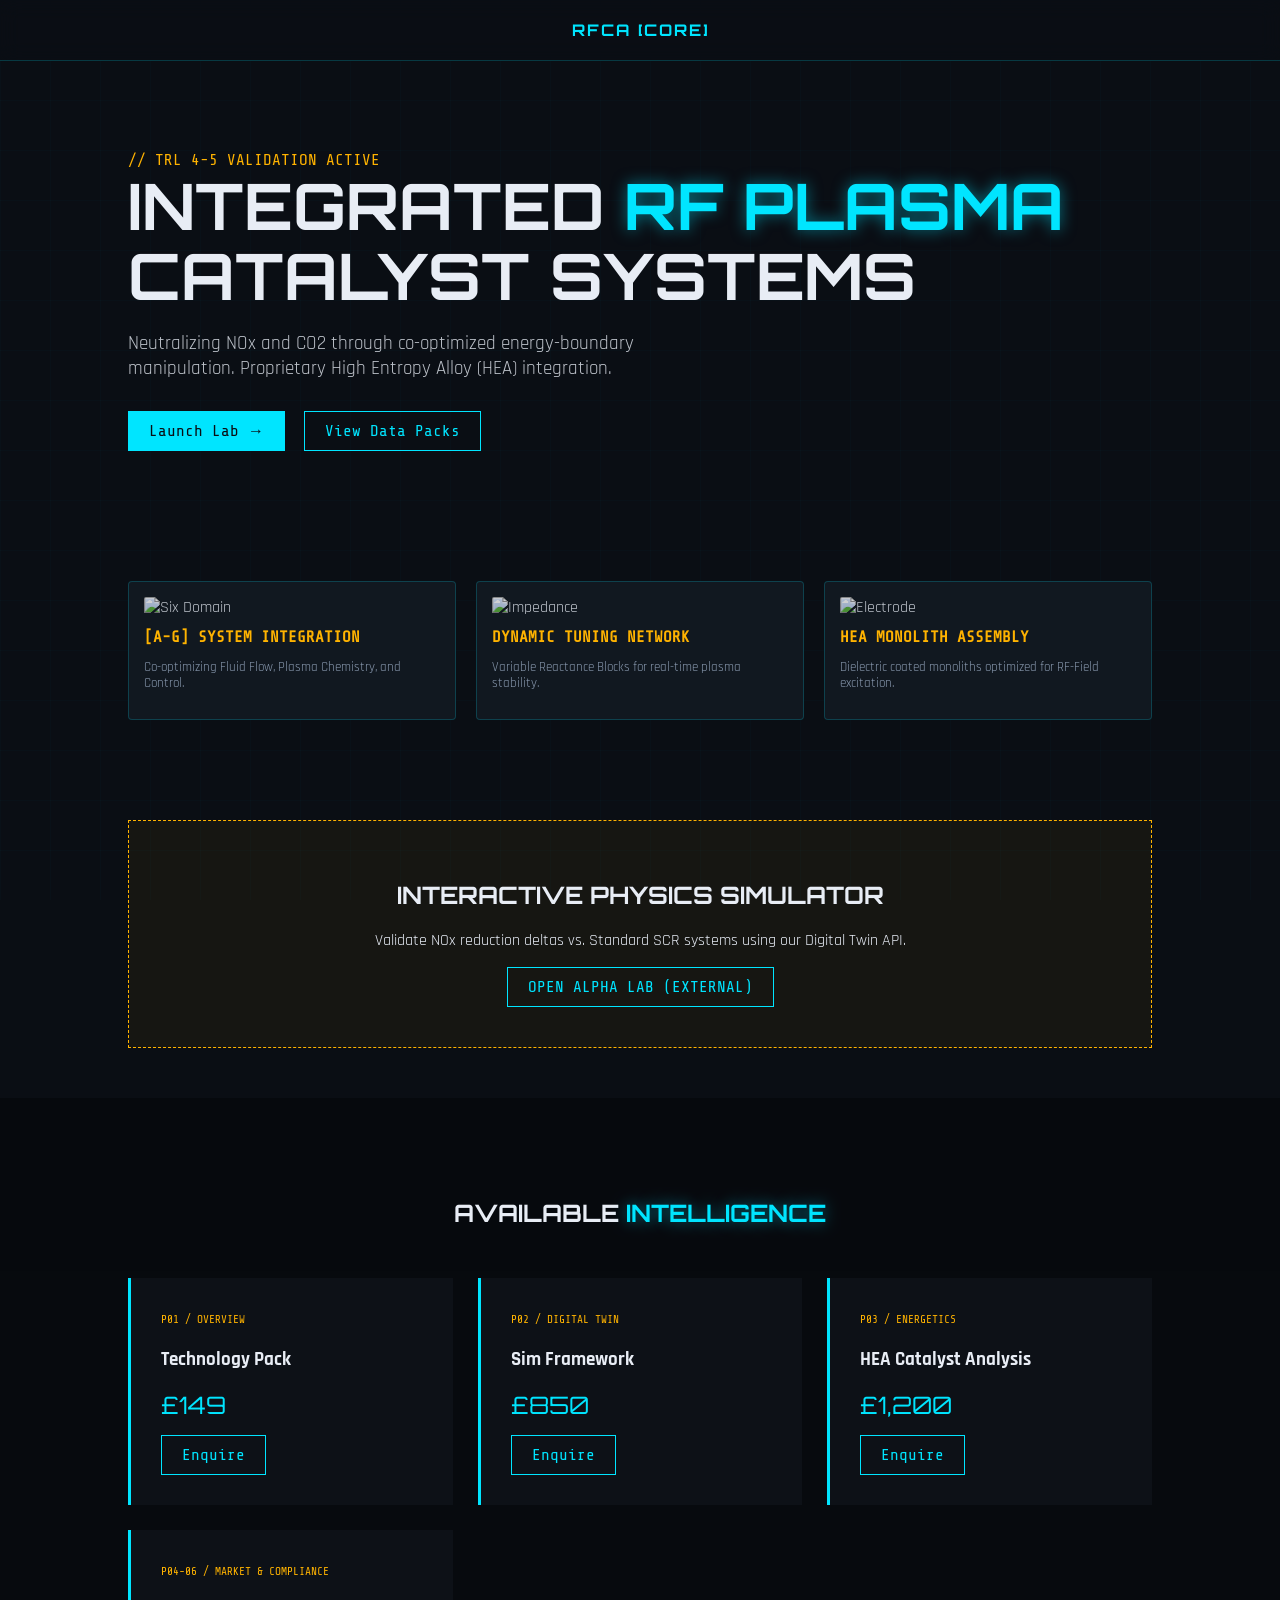
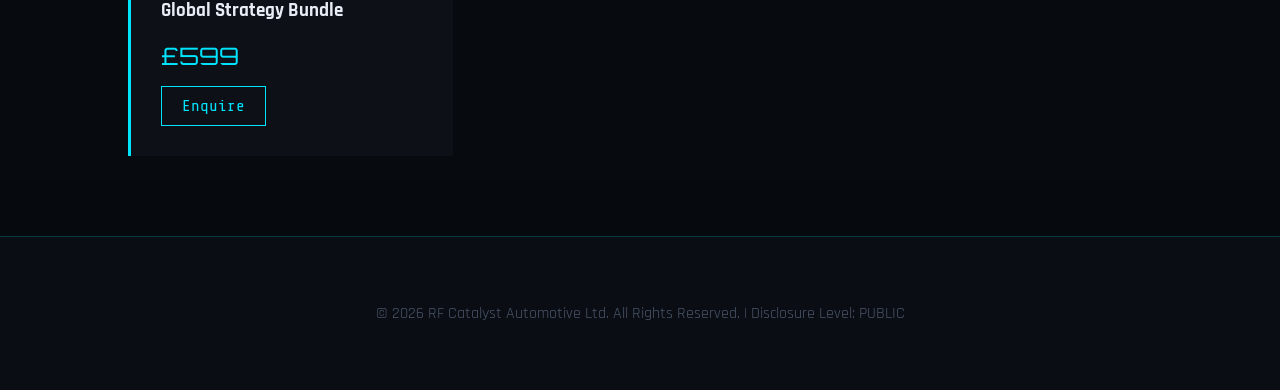
==== commit 66389d69: "Update print statement to say 'Goodbye World'" ====
--- a/index.html
+++ b/index.html
@@ -1,614 +1,113 @@
 <!DOCTYPE html>
 <html lang="en">
 <head>
-<meta charset="UTF-8">
-<meta name="viewport" content="width=device-width, initial-scale=1.0">
-<title>RF Catalyst Automotive Ltd</title>
-<link href="https://fonts.googleapis.com/css2?family=Orbitron:wght@400;600;700;900&family=Share+Tech+Mono&family=Rajdhani:wght@300;400;500;600;700&display=swap" rel="stylesheet">
-<style>
-*,*::before,*::after{box-sizing:border-box;margin:0;padding:0}
-html{scroll-behavior:smooth}
-:root{
-  --c:#00E5FF;--a:#FFB300;
-  --bg0:#060c12;--bg1:#0a1520;--bg2:#0f1e2e;
-  --t1:#deeef5;--t2:#7aaabb;--t3:#3a5a6a;
-  --b:rgba(0,229,255,0.12);
-}
-body{background:var(--bg0);color:var(--t1);font-family:'Rajdhani',sans-serif;font-size:16px;line-height:1.6;overflow-x:hidden;}
-body::before{content:'';position:fixed;inset:0;background-image:linear-gradient(rgba(0,229,255,0.025) 1px,transparent 1px),linear-gradient(90deg,rgba(0,229,255,0.025) 1px,transparent 1px);background-size:60px 60px;pointer-events:none;z-index:0;}
+    <meta charset="UTF-8">
+    <meta name="viewport" content="width=device-width, initial-scale=1.0">
+    <title>RFCA | RF-Plasma Catalyst Systems</title>
+    <link href="https://fonts.googleapis.com/css2?family=Orbitron:wght@400;700&family=Share+Tech+Mono&family=Rajdhani:wght@300;500;700&display=swap" rel="stylesheet">
+    <style>
+        :root {
+            --cyan: #00E5FF; --amber: #FFB300; --bg: #0A0E14; --bg-card: #111820; --border: rgba(0,229,255,0.2);
+        }
+        body { background: var(--bg); color: #E8EDF5; font-family: 'Rajdhani', sans-serif; margin: 0; overflow-x: hidden; }
+        .grid-bg { position: fixed; inset: 0; background-image: linear-gradient(var(--border) 1px, transparent 1px), linear-gradient(90deg, var(--border) 1px, transparent 1px); background-size: 50px 50px; z-index: -1; opacity: 0.1; }
+        
+        nav { position: fixed; top: 0; width: 100%; height: 60px; background: rgba(10,14,20,0.9); backdrop-filter: blur(10px); border-bottom: 1px solid var(--border); z-index: 1000; display: flex; align-items: center; justify-content: space-around; }
+        .logo { font-family: 'Orbitron', sans-serif; font-weight: 700; color: var(--cyan); letter-spacing: 2px; }
+        
+        header { padding: 150px 10% 80px; text-align: left; position: relative; }
+        .hero-title { font-family: 'Orbitron', sans-serif; font-size: clamp(2rem, 5vw, 4rem); margin: 0; line-height: 1.1; }
+        .accent { color: var(--cyan); text-shadow: 0 0 15px rgba(0,229,255,0.5); }
+        
+        /* TECHNICAL GALLERY */
+        .tech-gallery { display: grid; grid-template-columns: repeat(auto-fit, minmax(300px, 1fr)); gap: 20px; padding: 50px 10%; }
+        .tech-card { background: var(--bg-card); border: 1px solid var(--border); padding: 15px; border-radius: 4px; transition: 0.3s; }
+        .tech-card:hover { border-color: var(--cyan); transform: translateY(-5px); }
+        .tech-card img { width: 100%; border-radius: 2px; opacity: 0.8; }
+        .tech-card h4 { font-family: 'Share Tech Mono', monospace; color: var(--amber); margin: 10px 0 5px; }
 
-/* NAV */
-nav{position:fixed;top:0;left:0;right:0;z-index:200;height:68px;display:flex;align-items:center;justify-content:space-between;padding:0 5%;background:rgba(6,12,18,0.92);backdrop-filter:blur(12px);border-bottom:1px solid var(--b);}
-.nav-brand{display:flex;align-items:center;gap:12px;text-decoration:none;}
-.nav-brand img{height:40px;width:40px;object-fit:contain;border-radius:4px;}
-.nav-name{font-family:'Orbitron',monospace;font-size:12px;font-weight:700;color:var(--c);letter-spacing:.1em;line-height:1.3;}
-.nav-name small{display:block;font-size:9px;color:var(--t2);letter-spacing:.25em;font-weight:400;}
-.nav-links{display:flex;gap:28px;list-style:none;}
-.nav-links a{font-family:'Orbitron',monospace;font-size:10px;font-weight:600;letter-spacing:.12em;color:var(--t2);text-decoration:none;text-transform:uppercase;transition:color .2s;}
-.nav-links a:hover{color:var(--c);}
-@media(max-width:768px){.nav-links{display:none;}}
+        /* PRODUCT REVENUE GRID */
+        .products { padding: 80px 10%; background: rgba(0,0,0,0.3); }
+        .product-grid { display: grid; grid-template-columns: repeat(auto-fit, minmax(280px, 1fr)); gap: 25px; }
+        .p-card { background: #0D1117; border-left: 3px solid var(--cyan); padding: 30px; position: relative; }
+        .p-price { font-family: 'Orbitron', sans-serif; color: var(--cyan); font-size: 1.5rem; display: block; margin: 15px 0; }
+        .buy-btn { display: inline-block; padding: 10px 20px; border: 1px solid var(--cyan); color: var(--cyan); text-decoration: none; font-family: 'Share Tech Mono'; transition: 0.3s; }
+        .buy-btn:hover { background: var(--cyan); color: var(--bg); }
 
-/* WRAP */
-.wrap{position:relative;z-index:1;}
-
-/* HERO */
-.hero{min-height:100vh;display:flex;align-items:center;justify-content:center;text-align:center;padding:100px 5% 80px;background:var(--bg0);position:relative;overflow:hidden;}
-.hero-glow{position:absolute;top:35%;left:50%;transform:translate(-50%,-50%);width:600px;height:600px;background:radial-gradient(ellipse,rgba(0,229,255,0.07) 0%,transparent 70%);pointer-events:none;}
-.hero-inner{position:relative;z-index:1;max-width:860px;margin:0 auto;}
-.hero-logo{width:110px;height:110px;object-fit:contain;margin:0 auto 28px;display:block;filter:drop-shadow(0 0 28px rgba(0,229,255,0.5));animation:float 6s ease-in-out infinite;}
-@keyframes float{0%,100%{transform:translateY(0);}50%{transform:translateY(-10px);}}
-.hero-badge{display:inline-flex;align-items:center;gap:8px;padding:5px 16px;border:1px solid var(--a);border-radius:2px;font-family:'Share Tech Mono',monospace;font-size:11px;letter-spacing:.18em;color:var(--a);margin-bottom:24px;}
-.dot{width:6px;height:6px;background:var(--a);border-radius:50%;animation:blink 2s ease-in-out infinite;}
-@keyframes blink{0%,100%{opacity:1;}50%{opacity:.3;}}
-.hero h1{font-family:'Orbitron',monospace;font-size:clamp(28px,5vw,56px);font-weight:900;line-height:1.1;color:#fff;margin-bottom:10px;}
-.hero h1 .c{color:var(--c);}
-.hero-sub{font-family:'Share Tech Mono',monospace;font-size:clamp(10px,1.4vw,13px);color:var(--c);letter-spacing:.28em;text-transform:uppercase;margin-bottom:20px;}
-.hero-desc{font-size:17px;color:var(--t2);max-width:620px;margin:0 auto 44px;}
-.cta-row{display:flex;gap:14px;justify-content:center;flex-wrap:wrap;}
-
-/* BUTTONS */
-.btn{display:inline-block;padding:13px 30px;font-family:'Orbitron',monospace;font-size:11px;font-weight:700;letter-spacing:.14em;text-transform:uppercase;text-decoration:none;cursor:pointer;transition:all .2s;border:none;}
-.btn-c{background:var(--c);color:#060c12;}
-.btn-c:hover{background:#fff;box-shadow:0 0 24px rgba(0,229,255,.4);transform:translateY(-2px);}
-.btn-o{background:transparent;border:1px solid rgba(0,229,255,.4);color:var(--c);}
-.btn-o:hover{border-color:var(--c);background:rgba(0,229,255,.06);transform:translateY(-2px);}
-
-/* SECTIONS */
-.sec{position:relative;z-index:1;padding:88px 5%;}
-.sec.alt{background:var(--bg1);}
-.sec-label{font-family:'Share Tech Mono',monospace;font-size:11px;letter-spacing:.3em;color:var(--c);text-transform:uppercase;margin-bottom:10px;display:flex;align-items:center;gap:12px;}
-.sec-label::before{content:'';display:inline-block;width:28px;height:1px;background:var(--c);}
-.sec h2{font-family:'Orbitron',monospace;font-size:clamp(20px,2.8vw,32px);font-weight:700;color:#fff;margin-bottom:12px;line-height:1.2;}
-.sec-desc{font-size:16px;color:var(--t2);max-width:580px;margin-bottom:52px;}
-
-/* SEP */
-.sep{height:1px;background:linear-gradient(90deg,transparent,var(--c),transparent);opacity:.15;position:relative;z-index:1;}
-
-/* STATS */
-.stats{display:grid;grid-template-columns:repeat(auto-fit,minmax(160px,1fr));gap:1px;background:var(--b);border:1px solid var(--b);}
-.stat{background:var(--bg1);padding:28px 20px;text-align:center;}
-.stat-v{font-family:'Orbitron',monospace;font-size:28px;font-weight:900;color:var(--c);line-height:1;margin-bottom:6px;text-shadow:0 0 16px rgba(0,229,255,.3);}
-.stat-l{font-family:'Share Tech Mono',monospace;font-size:10px;letter-spacing:.18em;color:var(--t2);text-transform:uppercase;}
-
-/* TRL */
-.trl-bar{display:flex;gap:0;border:1px solid var(--b);overflow:hidden;margin-bottom:36px;flex-wrap:wrap;}
-.trl-step{flex:1;min-width:80px;padding:14px 8px;text-align:center;font-family:'Share Tech Mono',monospace;font-size:11px;border-right:1px solid var(--b);color:var(--t3);background:var(--bg2);}
-.trl-step:last-child{border-right:none;}
-.trl-step.done{color:var(--t2);background:rgba(0,229,255,.03);}
-.trl-step.now{background:rgba(0,229,255,.1);color:var(--c);}
-.trl-n{font-family:'Orbitron',monospace;font-size:16px;font-weight:700;display:block;margin-bottom:4px;}
-.trl-step.now .trl-n{color:var(--c);text-shadow:0 0 12px rgba(0,229,255,.4);}
-.trl-cards{display:grid;grid-template-columns:1fr 1fr;gap:20px;margin-top:32px;}
-@media(max-width:640px){.trl-cards{grid-template-columns:1fr;}}
-.trl-card{background:var(--bg2);border:1px solid var(--b);padding:26px;}
-.trl-ct{font-family:'Orbitron',monospace;font-size:11px;font-weight:600;letter-spacing:.12em;color:var(--a);margin-bottom:12px;text-transform:uppercase;}
-.trl-card p{font-size:14px;color:var(--t2);line-height:1.7;}
-
-/* DOMAINS */
-.domains{display:grid;grid-template-columns:repeat(6,1fr);gap:1px;background:var(--b);border:1px solid var(--b);}
-@media(max-width:768px){.domains{grid-template-columns:repeat(3,1fr);}}
-@media(max-width:420px){.domains{grid-template-columns:repeat(2,1fr);}}
-.domain{background:var(--bg2);padding:24px 12px;text-align:center;transition:background .3s;}
-.domain:hover{background:rgba(0,229,255,.06);}
-.d-icon{font-size:20px;color:var(--c);display:block;margin-bottom:10px;}
-.d-name{font-family:'Orbitron',monospace;font-size:9px;font-weight:700;letter-spacing:.15em;color:#fff;margin-bottom:6px;text-transform:uppercase;}
-.d-desc{font-family:'Share Tech Mono',monospace;font-size:10px;color:var(--t2);line-height:1.5;}
-
-/* WORLD FIRSTS */
-.firsts{display:grid;grid-template-columns:repeat(auto-fit,minmax(280px,1fr));gap:20px;}
-.first{background:var(--bg2);border:1px solid var(--b);padding:32px 28px;transition:all .3s;border-top:2px solid var(--a);}
-.first:hover{border-color:rgba(255,179,0,.5);transform:translateY(-3px);box-shadow:0 0 24px rgba(255,179,0,.1);}
-.first-tag{font-family:'Share Tech Mono',monospace;font-size:10px;letter-spacing:.2em;color:var(--a);margin-bottom:10px;text-transform:uppercase;}
-.first h3{font-family:'Orbitron',monospace;font-size:13px;font-weight:700;color:#fff;margin-bottom:10px;line-height:1.4;}
-.first p{font-size:14px;color:var(--t2);line-height:1.7;}
-
-/* ACHIEVEMENTS */
-.achs{display:grid;grid-template-columns:repeat(auto-fit,minmax(260px,1fr));gap:18px;}
-.ach{background:var(--bg2);border:1px solid var(--b);padding:24px;display:flex;gap:16px;align-items:flex-start;transition:border-color .3s;}
-.ach:hover{border-color:rgba(0,229,255,.3);}
-.ach-ico{width:40px;height:40px;flex-shrink:0;background:rgba(0,229,255,.07);border:1px solid rgba(0,229,255,.2);display:flex;align-items:center;justify-content:center;font-size:16px;color:var(--c);}
-.ach h4{font-family:'Orbitron',monospace;font-size:11px;font-weight:700;letter-spacing:.08em;color:var(--c);margin-bottom:6px;text-transform:uppercase;}
-.ach p{font-size:13px;color:var(--t2);line-height:1.6;}
-
-/* TOOLS */
-.tools{display:grid;grid-template-columns:repeat(auto-fit,minmax(240px,1fr));gap:18px;}
-.tool{background:var(--bg2);border:1px solid var(--b);padding:24px;transition:all .3s;}
-.tool:hover{border-color:rgba(0,229,255,.3);transform:translateY(-2px);}
-.tool-type{font-family:'Share Tech Mono',monospace;font-size:10px;letter-spacing:.18em;color:var(--a);margin-bottom:6px;text-transform:uppercase;}
-.tool h4{font-family:'Orbitron',monospace;font-size:12px;font-weight:700;color:#fff;margin-bottom:10px;}
-.tool p{font-size:13px;color:var(--t2);line-height:1.6;}
-
-/* PRODUCTS */
-.products{display:grid;grid-template-columns:repeat(auto-fit,minmax(280px,1fr));gap:22px;}
-.product{background:var(--bg2);border:1px solid var(--b);padding:32px 28px;display:flex;flex-direction:column;transition:all .3s;border-bottom:2px solid rgba(0,229,255,.15);}
-.product:hover{border-color:rgba(0,229,255,.35);border-bottom-color:var(--c);transform:translateY(-4px);box-shadow:0 20px 50px rgba(0,0,0,.4),0 0 20px rgba(0,229,255,.1);}
-.product.hold{opacity:.45;pointer-events:none;}
-.p-ref{font-family:'Share Tech Mono',monospace;font-size:11px;letter-spacing:.18em;color:var(--t3);margin-bottom:6px;}
-.p-name{font-family:'Orbitron',monospace;font-size:14px;font-weight:700;color:#fff;margin-bottom:14px;line-height:1.3;}
-.p-desc{font-size:14px;color:var(--t2);line-height:1.7;flex:1;margin-bottom:22px;}
-.p-feats{list-style:none;margin-bottom:22px;}
-.p-feats li{font-family:'Share Tech Mono',monospace;font-size:11px;color:var(--t2);padding:5px 0;border-bottom:1px solid var(--b);display:flex;align-items:center;gap:8px;}
-.p-feats li::before{content:'▸';color:var(--c);font-size:9px;}
-.p-price{font-family:'Orbitron',monospace;font-size:24px;font-weight:900;color:var(--c);margin-bottom:20px;}
-.hold-tag{display:inline-block;padding:4px 12px;border:1px solid rgba(255,179,0,.4);color:var(--a);font-family:'Share Tech Mono',monospace;font-size:10px;letter-spacing:.18em;text-transform:uppercase;margin-bottom:14px;}
-.btn-buy{display:block;text-align:center;padding:13px 20px;border:1px solid var(--c);color:var(--c);font-family:'Orbitron',monospace;font-size:11px;font-weight:700;letter-spacing:.14em;text-transform:uppercase;text-decoration:none;background:transparent;transition:all .2s;margin-top:auto;}
-.btn-buy:hover{background:var(--c);color:var(--bg0);box-shadow:0 0 20px rgba(0,229,255,.3);}
-.btn-buy.off{opacity:.3;cursor:not-allowed;pointer-events:none;}
-
-/* TABLE */
-.tbl-wrap{overflow-x:auto;margin-bottom:28px;}
-table{width:100%;border-collapse:collapse;border:1px solid var(--b);min-width:600px;}
-th{background:var(--bg2);padding:18px 20px;font-family:'Orbitron',monospace;font-size:10px;font-weight:700;letter-spacing:.15em;color:var(--c);text-align:left;border-bottom:1px solid var(--b);text-transform:uppercase;}
-td{padding:18px 20px;font-size:14px;color:var(--t2);border-bottom:1px solid var(--b);vertical-align:top;}
-tr:last-child td{border-bottom:none;}
-tr:hover td{background:rgba(0,229,255,.025);color:var(--t1);}
-.t-ref{font-family:'Share Tech Mono',monospace;font-size:12px;color:var(--a);letter-spacing:.08em;}
-.t-note{font-family:'Share Tech Mono',monospace;font-size:10px;color:var(--t3);letter-spacing:.12em;display:block;margin-top:3px;}
-.t-link{color:var(--c);font-family:'Share Tech Mono',monospace;font-size:12px;text-decoration:none;transition:color .2s;}
-.t-link:hover{color:#fff;}
-
-/* MARKETS */
-.markets{display:grid;grid-template-columns:repeat(auto-fit,minmax(260px,1fr));gap:18px;}
-.market{background:var(--bg2);border:1px solid var(--b);padding:26px;transition:border-color .3s;}
-.market:hover{border-color:rgba(0,229,255,.3);}
-.m-badge{display:inline-block;padding:3px 10px;font-family:'Share Tech Mono',monospace;font-size:10px;letter-spacing:.18em;text-transform:uppercase;margin-bottom:10px;}
-.t1b{border:1px solid var(--c);color:var(--c);}
-.t2b{border:1px solid var(--a);color:var(--a);}
-.market h4{font-family:'Orbitron',monospace;font-size:12px;font-weight:700;color:#fff;margin-bottom:8px;line-height:1.3;}
-.m-size{font-family:'Share Tech Mono',monospace;font-size:11px;color:var(--t2);margin-bottom:8px;}
-.market p{font-size:13px;color:var(--t2);line-height:1.6;}
-
-/* CONTACT */
-.contact-grid{display:grid;grid-template-columns:1fr 1fr;gap:52px;align-items:start;}
-@media(max-width:768px){.contact-grid{grid-template-columns:1fr;}}
-.c-title{font-family:'Orbitron',monospace;font-size:20px;font-weight:700;color:#fff;margin-bottom:14px;line-height:1.3;}
-.c-desc{font-size:15px;color:var(--t2);margin-bottom:28px;line-height:1.7;}
-.c-row{display:flex;gap:16px;align-items:center;padding:13px 0;border-bottom:1px solid var(--b);}
-.c-lbl{font-family:'Share Tech Mono',monospace;font-size:10px;letter-spacing:.18em;color:var(--t3);text-transform:uppercase;min-width:90px;}
-.c-val{font-size:14px;color:var(--t1);}
-.c-val a{color:var(--c);text-decoration:none;transition:color .2s;}
-.c-val a:hover{color:#fff;}
-.channels{display:flex;flex-direction:column;gap:14px;}
-.channel{background:var(--bg2);border:1px solid var(--b);padding:20px 22px;display:flex;gap:16px;align-items:center;text-decoration:none;transition:all .3s;}
-.channel:hover{border-color:rgba(0,229,255,.35);background:rgba(0,229,255,.04);transform:translateX(4px);}
-.ch-ico{width:44px;height:44px;flex-shrink:0;background:rgba(0,229,255,.07);border:1px solid rgba(0,229,255,.2);display:flex;align-items:center;justify-content:center;font-size:18px;}
-.ch-lbl{font-family:'Orbitron',monospace;font-size:11px;font-weight:600;color:var(--c);margin-bottom:3px;letter-spacing:.08em;}
-.ch-detail{font-size:13px;color:var(--t2);}
-
-/* FOOTER */
-footer{position:relative;z-index:1;background:var(--bg1);border-top:1px solid var(--b);padding:40px 5%;display:flex;justify-content:space-between;align-items:center;flex-wrap:wrap;gap:20px;}
-.f-left{display:flex;align-items:center;gap:12px;}
-.f-logo{height:32px;width:32px;object-fit:contain;opacity:.65;}
-.f-text{font-family:'Share Tech Mono',monospace;font-size:11px;color:var(--t3);letter-spacing:.08em;line-height:1.7;}
-.f-right{font-family:'Share Tech Mono',monospace;font-size:10px;color:var(--t3);letter-spacing:.12em;text-align:right;line-height:1.8;}
-.f-email{color:var(--c);}
-</style>
+        /* SIMULATOR HOOK */
+        .sim-cta { margin: 50px 10%; padding: 40px; border: 1px dashed var(--amber); text-align: center; background: rgba(255,179,0,0.05); }
+    </style>
 </head>
 <body>
+    <div class="grid-bg"></div>
+    <nav><div class="logo">RFCA [CORE]</div></nav>
 
-<nav>
-  <a href="#hero" class="nav-brand">
-    <img src="logo.png" alt="RFCA" onerror="this.style.display='none'">
-    <div class="nav-name">RF CATALYST<small>AUTOMOTIVE LTD</small></div>
-  </a>
-  <ul class="nav-links">
-    <li><a href="#technology">Technology</a></li>
-    <li><a href="#achievements">Achievements</a></li>
-    <li><a href="#firsts">World Firsts</a></li>
-    <li><a href="#products">Products</a></li>
-    <li><a href="#enterprise">Enterprise</a></li>
-    <li><a href="#contact">Contact</a></li>
-  </ul>
-</nav>
+    <header>
+        <span style="font-family:'Share Tech Mono'; color:var(--amber);">// TRL 4-5 VALIDATION ACTIVE</span>
+        <h1 class="hero-title">INTEGRATED <span class="accent">RF PLASMA</span><br>CATALYST SYSTEMS</h1>
+        <p style="max-width: 600px; font-size: 1.2rem; opacity: 0.8;">Neutralizing NOx and CO2 through co-optimized energy-boundary manipulation. Proprietary High Entropy Alloy (HEA) integration.</p>
+        <div style="margin-top: 30px;">
+            <a href="#simulator" class="buy-btn" style="background:var(--cyan); color:var(--bg);">Launch Lab →</a>
+            <a href="#products" class="buy-btn" style="margin-left:15px;">View Data Packs</a>
+        </div>
+    </header>
 
-<div class="wrap">
+    <section class="tech-gallery">
+        <div class="tech-card">
+            <img src="1000016471.png" alt="Six Domain">
+            <h4>[A-G] SYSTEM INTEGRATION</h4>
+            <p style="font-size:0.8rem; color:#8A9AB0;">Co-optimizing Fluid Flow, Plasma Chemistry, and Control.</p>
+        </div>
+        <div class="tech-card">
+            <img src="1000016474.png" alt="Impedance">
+            <h4>DYNAMIC TUNING NETWORK</h4>
+            <p style="font-size:0.8rem; color:#8A9AB0;">Variable Reactance Blocks for real-time plasma stability.</p>
+        </div>
+        <div class="tech-card">
+            <img src="1000016472.png" alt="Electrode">
+            <h4>HEA MONOLITH ASSEMBLY</h4>
+            <p style="font-size:0.8rem; color:#8A9AB0;">Dielectric coated monoliths optimized for RF-Field excitation.</p>
+        </div>
+    </section>
 
-<div class="hero" id="hero">
-  <div class="hero-glow"></div>
-  <div class="hero-inner">
-    <img src="logo.png" alt="RF Catalyst Automotive" class="hero-logo" onerror="this.style.display='none'">
-    <div class="hero-badge"><span class="dot"></span>UK Registered Deep-Technology Company</div>
-    <h1>RF PLASMA<br><span class="c">CATALYST SYSTEMS</span></h1>
-    <p class="hero-sub">Flow &middot; Field &middot; Plasma &middot; Catalyst &middot; Ageing &middot; Control</p>
-    <p class="hero-desc">Integrated multi-physics systems for industrial decarbonisation, emissions reduction, and energy transition. Six coupled physics domains. No known comparable technology exists.</p>
-    <div class="cta-row">
-      <a href="#products" class="btn btn-c">View Products</a>
-      <a href="#contact" class="btn btn-o">Enquire Now</a>
-    </div>
-  </div>
-</div>
+    <section class="sim-cta" id="simulator">
+        <h2 style="font-family:'Orbitron';">INTERACTIVE PHYSICS SIMULATOR</h2>
+        <p>Validate NOx reduction deltas vs. Standard SCR systems using our Digital Twin API.</p>
+        <a href="https://rfca-alpha-sim.streamlit.app" target="_blank" class="buy-btn">OPEN ALPHA LAB (EXTERNAL)</a>
+    </section>
 
-<div class="sec alt" style="padding:52px 5%;">
-  <div class="stats">
-    <div class="stat"><div class="stat-v">TRL 3</div><div class="stat-l">Technology Readiness</div></div>
-    <div class="stat"><div class="stat-v">6</div><div class="stat-l">Coupled Physics Domains</div></div>
-    <div class="stat"><div class="stat-v">£41B</div><div class="stat-l">2024 TAM</div></div>
-    <div class="stat"><div class="stat-v">£142B</div><div class="stat-l">2030 Market</div></div>
-    <div class="stat"><div class="stat-v">Oxford</div><div class="stat-l">Validation Partner</div></div>
-    <div class="stat"><div class="stat-v">5&ndash;8yr</div><div class="stat-l">Competitor Lead</div></div>
-  </div>
-</div>
+    <section class="products" id="products">
+        <h2 style="font-family:'Orbitron'; text-align:center; margin-bottom:50px;">AVAILABLE <span class="accent">INTELLIGENCE</span></h2>
+        <div class="product-grid">
+            <div class="p-card">
+                <span style="color:var(--amber); font-family:'Share Tech Mono'; font-size:0.7rem;">P01 / OVERVIEW</span>
+                <h3>Technology Pack</h3>
+                <span class="p-price">£149</span>
+                <a href="mailto:kaned547@gmail.com?subject=Purchase P01" class="buy-btn">Enquire</a>
+            </div>
+            <div class="p-card">
+                <span style="color:var(--amber); font-family:'Share Tech Mono'; font-size:0.7rem;">P02 / DIGITAL TWIN</span>
+                <h3>Sim Framework</h3>
+                <span class="p-price">£850</span>
+                <a href="mailto:kaned547@gmail.com?subject=Purchase P02" class="buy-btn">Enquire</a>
+            </div>
+            <div class="p-card">
+                <span style="color:var(--amber); font-family:'Share Tech Mono'; font-size:0.7rem;">P03 / ENERGETICS</span>
+                <h3>HEA Catalyst Analysis</h3>
+                <span class="p-price">£1,200</span>
+                <a href="mailto:kaned547@gmail.com?subject=Purchase P03" class="buy-btn">Enquire</a>
+            </div>
+             <div class="p-card">
+                <span style="color:var(--amber); font-family:'Share Tech Mono'; font-size:0.7rem;">P04-06 / MARKET & COMPLIANCE</span>
+                <h3>Global Strategy Bundle</h3>
+                <span class="p-price">£599</span>
+                <a href="mailto:kaned547@gmail.com?subject=Purchase Bundle" class="buy-btn">Enquire</a>
+            </div>
+        </div>
+    </section>
 
-<div class="sep"></div>
-
-<div class="sec" id="trl">
-  <div class="sec-label">Technology Readiness</div>
-  <h2>Current TRL Status</h2>
-  <p class="sec-desc">Digital modelling complete across all six physics domains. Physical bench validation active at Oxford University.</p>
-  <div class="trl-bar">
-    <div class="trl-step done"><span class="trl-n">1</span>Principles</div>
-    <div class="trl-step done"><span class="trl-n">2</span>Concept</div>
-    <div class="trl-step now"><span class="trl-n">3</span>&#9664; NOW</div>
-    <div class="trl-step"><span class="trl-n">4</span>Lab valid.</div>
-    <div class="trl-step"><span class="trl-n">5</span>Environment</div>
-    <div class="trl-step"><span class="trl-n">6</span>Demo</div>
-    <div class="trl-step"><span class="trl-n">7</span>Prototype</div>
-    <div class="trl-step"><span class="trl-n">8</span>Complete</div>
-    <div class="trl-step"><span class="trl-n">9</span>Proven</div>
-  </div>
-  <div class="trl-cards">
-    <div class="trl-card"><div class="trl-ct">Completed</div><p>Multi-physics digital twin developed and validated computationally across all six coupled domains. Simulation infrastructure, control model, and digital validation framework operational.</p></div>
-    <div class="trl-card"><div class="trl-ct">In Progress</div><p>Bench validation programme (VG1) active at Oxford University. Seven targeted hardware validation tests defined. Physical results will advance RFCA to TRL 4&ndash;5 upon completion.</p></div>
-  </div>
-</div>
-
-<div class="sec alt" id="technology">
-  <div class="sec-label">Core Technology</div>
-  <h2>Six-Domain Integration</h2>
-  <p class="sec-desc">The only known system integrating all six coupled physics domains into a unified RF plasma-catalyst design framework.</p>
-  <div class="domains">
-    <div class="domain"><span class="d-icon">&#8631;</span><div class="d-name">Flow</div><div class="d-desc">Velocity-shaped reactor geometry. Optimised residence time.</div></div>
-    <div class="domain"><span class="d-icon">&#9889;</span><div class="d-name">Field</div><div class="d-desc">RF electromagnetic distribution. Impedance-matched coupling.</div></div>
-    <div class="domain"><span class="d-icon">&#9675;</span><div class="d-name">Plasma</div><div class="d-desc">Non-thermal plasma generation. Reactive species at low temperature.</div></div>
-    <div class="domain"><span class="d-icon">&#11041;</span><div class="d-name">Catalyst</div><div class="d-desc">High-entropy alloy catalyst. Multi-element extended lifetime.</div></div>
-    <div class="domain"><span class="d-icon">&#9201;</span><div class="d-name">Ageing</div><div class="d-desc">Degradation modelling. Predictive lifetime and fouling recovery.</div></div>
-    <div class="domain"><span class="d-icon">&#11835;</span><div class="d-name">Control</div><div class="d-desc">Closed-loop adaptive firmware. Real-time impedance control.</div></div>
-  </div>
-</div>
-
-<div class="sec" id="firsts">
-  <div class="sec-label">World Firsts</div>
-  <h2>No Known Comparable Technology</h2>
-  <p class="sec-desc">Capabilities with no confirmed equivalent in any competitor, academic institution, or commercial programme.</p>
-  <div class="firsts">
-    <div class="first"><div class="first-tag">&#9632; World First</div><h3>Six-Domain Unified Integration</h3><p>First known system to integrate Flow, Field, Plasma, Catalyst, Ageing, and Control as fully coupled physics domains in a single RF plasma-catalyst design framework. No competitor currently replicates this integration.</p></div>
-    <div class="first"><div class="first-tag">&#9632; World First</div><h3>RF-Plasma-HEA Catalyst Co-Optimisation</h3><p>First known co-optimisation of RF field geometry, non-thermal plasma generation, and high-entropy alloy catalyst formulation as a unified design space. Conventional systems optimise each domain independently.</p></div>
-    <div class="first"><div class="first-tag">&#9632; World First</div><h3>Predictive Catalyst Ageing Model</h3><p>First known digital twin incorporating real-time catalyst ageing and fouling prediction coupled to closed-loop control adjustment. Industry standard approaches are reactive, not predictive.</p></div>
-    <div class="first"><div class="first-tag">&#9632; World First</div><h3>Impedance-Catalyst Feedback Architecture</h3><p>First known architecture where RF impedance matching is continuously updated as a function of catalyst state and flow conditions simultaneously, enabling real-time system-wide optimisation.</p></div>
-  </div>
-</div>
-
-<div class="sec alt" id="achievements">
-  <div class="sec-label">Programme Milestones</div>
-  <h2>Confirmed Achievements</h2>
-  <p class="sec-desc">Director-confirmed milestones. Status records as of Q1 2026.</p>
-  <div class="achs">
-    <div class="ach"><div class="ach-ico">&#10003;</div><div><h4>Digital Twin &mdash; All Domains</h4><p>Multi-physics digital twin complete across all six coupled domains. Computational validation confirms full-system model internal consistency.</p></div></div>
-    <div class="ach"><div class="ach-ico">&#10003;</div><div><h4>Oxford University Partnership</h4><p>Active bench validation programme (VG1) established. Seven hardware validation tests defined, scoped, and priced. In progress.</p></div></div>
-    <div class="ach"><div class="ach-ico">&#10003;</div><div><h4>TRL 3 Confirmed</h4><p>Experimental proof of concept established. Digital validation envelope complete across all modelled operating regions.</p></div></div>
-    <div class="ach"><div class="ach-ico">&#10003;</div><div><h4>Closed-Loop Control Architecture</h4><p>Adaptive control firmware designed. Impedance, plasma density, and temperature control loops defined with sub-millisecond to sub-second response targets.</p></div></div>
-    <div class="ach"><div class="ach-ico">&#10003;</div><div><h4>IP Strategy Defined</h4><p>Three-year patent programme planned. Year 1 critical filings: core physics integration methods, HEA catalyst compositions, primary reactor geometries.</p></div></div>
-    <div class="ach"><div class="ach-ico">&#10003;</div><div><h4>Commercial Product Suite</h4><p>Digital product suite developed. Four products IP-cleared for immediate sale across system overview, compliance, validation, and design methodology categories.</p></div></div>
-    <div class="ach"><div class="ach-ico">&#10003;</div><div><h4>Grant Strategy Mapped</h4><p>EIC Transition (up to &euro;2.5M), DASA Emerging Innovations, and Innovate UK applications drafted. Target submissions from Q3 2026.</p></div></div>
-    <div class="ach"><div class="ach-ico">&#10003;</div><div><h4>Revenue Simulator &mdash; 36 Products</h4><p>Probability-weighted 5-year forecast model built. 36 products, 6 categories, milestone gate-unlock logic through 2030.</p></div></div>
-  </div>
-</div>
-
-<div class="sec" id="tools">
-  <div class="sec-label">Technical Infrastructure</div>
-  <h2>Tools Built &amp; Deployed</h2>
-  <p class="sec-desc">Proprietary and platform tools developed or integrated into RFCA's R&amp;D and commercial infrastructure.</p>
-  <div class="tools">
-    <div class="tool"><div class="tool-type">Built &mdash; Proprietary</div><h4>Multi-Physics Digital Twin</h4><p>Six-domain computational model coupling all physics layers. Simulation-ready across full operating envelope. Python-based.</p></div>
-    <div class="tool"><div class="tool-type">Built &mdash; Proprietary</div><h4>Simulation Evaluation Package</h4><p>Installable Python package. Parameter sweep capability. DOE outputs, Monte Carlo datasets, compliance-format artefacts.</p></div>
-    <div class="tool"><div class="tool-type">Built &mdash; Proprietary</div><h4>Revenue Simulator</h4><p>Probability-weighted 5-year forecast. 36 products, 6 categories, milestone gate-unlock logic. Conservative / moderate / aggressive scenarios.</p></div>
-    <div class="tool"><div class="tool-type">Built &mdash; Proprietary</div><h4>Adaptive Control Architecture</h4><p>Closed-loop firmware design. Impedance feedback (&lt;1ms), plasma density (&lt;10ms), temperature regulation (&lt;1s) unified control hierarchy.</p></div>
-    <div class="tool"><div class="tool-type">Built &mdash; Proprietary</div><h4>HEA Catalyst Design Framework</h4><p>Multi-element alloy methodology integrating catalyst composition with field and plasma parameters. Composition detail IP-protected.</p></div>
-    <div class="tool"><div class="tool-type">Built &mdash; Proprietary</div><h4>Validation Framework OxVal-01&ndash;07</h4><p>Seven-test hardware validation programme for Oxford bench testing. Each test maps to a specific physics domain and digital twin prediction.</p></div>
-    <div class="tool"><div class="tool-type">Platform</div><h4>Python Scientific Stack</h4><p>NumPy, SciPy, pandas, and domain-specific solvers across simulation and data processing pipelines.</p></div>
-    <div class="tool"><div class="tool-type">Platform</div><h4>Google Drive / Workspace</h4><p>9-folder structured archive with enforced naming convention, version control, and disclosure-level tiering across all RFCA documents.</p></div>
-    <div class="tool"><div class="tool-type">Platform</div><h4>Vercel / GitHub</h4><p>Static site deployment via Vercel connected to GitHub. Continuous deployment from kaned547-max/Rf-catalyst-website-.</p></div>
-  </div>
-</div>
-
-<div class="sec alt" id="products">
-  <div class="sec-label">Digital Products</div>
-  <h2>Products Available Now</h2>
-  <p class="sec-desc">Immediate-access digital downloads. Click any product to open a pre-filled purchase email &mdash; director responds within 1 business day.</p>
-  <div class="products">
-
-    <div class="product">
-      <div class="p-ref">REF: P01</div>
-      <div class="p-name">RF Plasma-Catalyst System Overview</div>
-      <div class="p-desc">Comprehensive technical architecture overview of RF plasma-catalyst integrated systems. Covers system design principles, physics domain coupling, market context, and regulatory drivers. Suitable for engineering teams evaluating the technology.</div>
-      <ul class="p-feats">
-        <li>Six-domain architecture overview</li>
-        <li>Market and regulatory context</li>
-        <li>Technology integration principles</li>
-        <li>Application sector mapping</li>
-        <li>IP-safe &mdash; no restricted content</li>
-      </ul>
-      <div class="p-price">&pound;149</div>
-      <a href="mailto:kaned547@gmail.com?subject=Purchase%20P01%20RF%20System%20Overview%20%C2%A3149&body=Hello%2C%0A%0AI%20would%20like%20to%20purchase%3A%0AProduct%3A%20P01%20RF%20Plasma-Catalyst%20System%20Overview%0APrice%3A%20%C2%A3149%0A%0APlease%20send%20payment%20and%20delivery%20instructions.%0A%0ARegards" class="btn-buy">Purchase &mdash; &pound;149</a>
-    </div>
-
-    <div class="product">
-      <div class="p-ref">REF: P04</div>
-      <div class="p-name">Emissions Compliance Navigator</div>
-      <div class="p-desc">Structured guide to Euro 7, EPA 2027+, and industrial emissions regulatory frameworks. Maps compliance requirements to RF plasma-catalyst system capabilities. Designed for engineering and regulatory teams.</div>
-      <ul class="p-feats">
-        <li>Euro 7 and EPA 2027+ framework mapping</li>
-        <li>Industrial VOC/NOx compliance overview</li>
-        <li>Technology-to-regulation alignment</li>
-        <li>Compliance artefact requirements</li>
-        <li>IP-safe &mdash; no restricted content</li>
-      </ul>
-      <div class="p-price">&pound;249</div>
-      <a href="mailto:kaned547@gmail.com?subject=Purchase%20P04%20Compliance%20Navigator%20%C2%A3249&body=Hello%2C%0A%0AI%20would%20like%20to%20purchase%3A%0AProduct%3A%20P04%20Emissions%20Compliance%20Navigator%0APrice%3A%20%C2%A3249%0A%0APlease%20send%20payment%20and%20delivery%20instructions.%0A%0ARegards" class="btn-buy">Purchase &mdash; &pound;249</a>
-    </div>
-
-    <div class="product">
-      <div class="p-ref">REF: P05</div>
-      <div class="p-name">Deep-Tech Validation Framework</div>
-      <div class="p-desc">Practitioner framework for structuring hardware and digital validation programmes. Covers test design, digital twin correlation, TRL progression planning, and evidence artefact generation for investor and OEM audiences.</div>
-      <ul class="p-feats">
-        <li>Hardware validation test design</li>
-        <li>Digital twin correlation approach</li>
-        <li>TRL progression planning guide</li>
-        <li>Validation evidence artefact templates</li>
-        <li>IP-safe &mdash; no restricted content</li>
-      </ul>
-      <div class="p-price">&pound;199</div>
-      <a href="mailto:kaned547@gmail.com?subject=Purchase%20P05%20Validation%20Framework%20%C2%A3199&body=Hello%2C%0A%0AI%20would%20like%20to%20purchase%3A%0AProduct%3A%20P05%20Deep-Tech%20Validation%20Framework%0APrice%3A%20%C2%A3199%0A%0APlease%20send%20payment%20and%20delivery%20instructions.%0A%0ARegards" class="btn-buy">Purchase &mdash; &pound;199</a>
-    </div>
-
-    <div class="product">
-      <div class="p-ref">REF: P06</div>
-      <div class="p-name">Advanced Systems Design Framework</div>
-      <div class="p-desc">Structured methodology for multi-physics system design in deep-tech industrial applications. Covers co-optimisation across coupled domains, design tradeoff analysis, FMEA integration, and control lineage documentation.</div>
-      <ul class="p-feats">
-        <li>Multi-physics co-optimisation method</li>
-        <li>Coupled domain design principles</li>
-        <li>FMEA integration approach</li>
-        <li>Control lineage documentation</li>
-        <li>IP-safe &mdash; no restricted content</li>
-      </ul>
-      <div class="p-price">&pound;299</div>
-      <a href="mailto:kaned547@gmail.com?subject=Purchase%20P06%20Design%20Framework%20%C2%A3299&body=Hello%2C%0A%0AI%20would%20like%20to%20purchase%3A%0AProduct%3A%20P06%20Advanced%20Systems%20Design%20Framework%0APrice%3A%20%C2%A3299%0A%0APlease%20send%20payment%20and%20delivery%20instructions.%0A%0ARegards" class="btn-buy">Purchase &mdash; &pound;299</a>
-    </div>
-
-    <div class="product hold">
-      <div class="p-ref">REF: P02</div>
-      <div class="hold-tag">Patent Gate &mdash; Coming Soon</div>
-      <div class="p-name">Digital Twin Evaluation Kernel</div>
-      <div class="p-desc">Full digital twin evaluation package. Available upon patent filing confirmation.</div>
-      <div class="p-price" style="color:var(--t3);">TBC</div>
-      <div class="btn-buy off">Pending Patent Gate</div>
-    </div>
-
-    <div class="product hold">
-      <div class="p-ref">REF: P03</div>
-      <div class="hold-tag">Patent Gate &mdash; Coming Soon</div>
-      <div class="p-name">OEM Python Evaluation Kernel</div>
-      <div class="p-desc">OEM-specific Python simulation kernel. Available upon patent filing confirmation.</div>
-      <div class="p-price" style="color:var(--t3);">TBC</div>
-      <div class="btn-buy off">Pending Patent Gate</div>
-    </div>
-
-  </div>
-</div>
-
-<div class="sec" id="enterprise">
-  <div class="sec-label">Enterprise Evaluation</div>
-  <h2>T1&ndash;T4 Partnership Tiers</h2>
-  <p class="sec-desc">Structured evaluation programmes for OEM technical teams, Tier 1 suppliers, industrial operators, and strategic licensing partners. All tiers require NDA. Pricing confirmed by director on enquiry.</p>
-  <div class="tbl-wrap">
-    <table>
-      <thead>
-        <tr><th>Tier</th><th>Programme</th><th>Scope Summary</th><th>Target Buyer</th><th>Enquire</th></tr>
-      </thead>
-      <tbody>
-        <tr>
-          <td><span class="t-ref">T1</span></td>
-          <td><strong style="color:#fff;">Simulation Evaluation Licence</strong><span class="t-note">Director sign-off required</span></td>
-          <td>Physics-responsive Python simulation package. Parameter sweep capability. API documentation. Single-organisation licence.</td>
-          <td>Tier 1 engineering teams, fleet operators, research institutions</td>
-          <td><a href="mailto:kaned547@gmail.com?subject=T1%20Simulation%20Evaluation%20Licence%20Enquiry&body=Hello%2C%0A%0AOrganisation%3A%0AApplication%3A%0AContact%3A%0A%0ARegards" class="t-link">Enquire &rarr;</a></td>
-        </tr>
-        <tr>
-          <td><span class="t-ref">T2</span></td>
-          <td><strong style="color:#fff;">Digital Twin Integration Pack</strong><span class="t-note">Director sign-off required</span></td>
-          <td>Extended simulation with DOE and Monte Carlo outputs. Telemetry module. Compliance artefact generation (Euro 7 / EPA). Integration interface.</td>
-          <td>OEM engineering, Tier 1 aftertreatment developers, industrial operators</td>
-          <td><a href="mailto:kaned547@gmail.com?subject=T2%20Digital%20Twin%20Integration%20Pack%20Enquiry&body=Hello%2C%0A%0AOrganisation%3A%0AApplication%3A%0AContact%3A%0A%0ARegards" class="t-link">Enquire &rarr;</a></td>
-        </tr>
-        <tr>
-          <td><span class="t-ref">T3</span></td>
-          <td><strong style="color:#fff;">Full System Evaluation Suite</strong><span class="t-note">Director sign-off required</span></td>
-          <td>All T1+T2 plus test suite, validation methodology, system state diagram, FMEA, and control lineage traceability.</td>
-          <td>Senior OEM engineering, programme management, licensing evaluation teams</td>
-          <td><a href="mailto:kaned547@gmail.com?subject=T3%20Full%20System%20Evaluation%20Suite%20Enquiry&body=Hello%2C%0A%0AOrganisation%3A%0AApplication%3A%0AContact%3A%0A%0ARegards" class="t-link">Enquire &rarr;</a></td>
-        </tr>
-        <tr>
-          <td><span class="t-ref">T4</span></td>
-          <td><strong style="color:#fff;">Strategic Partnership Programme</strong><span class="t-note">Director sign-off required</span></td>
-          <td>All T1&ndash;T3 deliverables. Workshop facilitation. Commercial proposal template. Dedicated technical support. Custom integration advisory.</td>
-          <td>OEM commercial leadership, strategic licensing partners, government-backed programmes</td>
-          <td><a href="mailto:kaned547@gmail.com?subject=T4%20Strategic%20Partnership%20Programme%20Enquiry&body=Hello%2C%0A%0AOrganisation%3A%0AApplication%3A%0AContact%3A%0A%0ARegards" class="t-link">Enquire &rarr;</a></td>
-        </tr>
-      </tbody>
-    </table>
-  </div>
-  <p style="font-family:'Share Tech Mono',monospace;font-size:11px;color:var(--t3);letter-spacing:.1em;">&#9658; All T1&ndash;T4 engagements require NDA execution prior to technical disclosure. Pricing confirmed by director on a per-enquiry basis.</p>
-</div>
-
-<div class="sec alt" id="markets">
-  <div class="sec-label">Market Sectors</div>
-  <h2>Target Applications</h2>
-  <p class="sec-desc">Combined addressable market estimated at &pound;3.3B&ndash;&pound;9.8B by 2030 across core segments.</p>
-  <div class="markets">
-    <div class="market"><span class="m-badge t1b">Tier 1 &mdash; 0&ndash;3yr</span><h4>Heavy Transport &amp; Automotive Aftertreatment</h4><div class="m-size">$8.2B (2024) &rarr; $12.1B (2030) &middot; CAGR 6.7%</div><p>Euro 7 and EPA 2027+ compliance drivers. Tier 1 suppliers, truck OEMs, fleet operators.</p></div>
-    <div class="market"><span class="m-badge t1b">Tier 1 &mdash; 0&ndash;3yr</span><h4>Industrial Emissions &amp; Process Exhaust</h4><div class="m-size">$22.0B (2024) &rarr; $31.4B (2030) &middot; CAGR 6.1%</div><p>VOC/NOx regulation tightening, carbon pricing. Chemical plants, refineries, maritime.</p></div>
-    <div class="market"><span class="m-badge t1b">Tier 1 &mdash; 0&ndash;3yr</span><h4>Defence RF-Assisted Combustion</h4><div class="m-size">$2.1B (2024) &rarr; $3.8B (2030) &middot; CAGR 10.4%</div><p>DoD advanced propulsion. SBIR/STTR pathway. Hypersonic and ramjet applications.</p></div>
-    <div class="market"><span class="m-badge t2b">Tier 2 &mdash; 3&ndash;7yr</span><h4>Hydrogen &amp; Ammonia Processing</h4><div class="m-size">$2.5B (2024) &rarr; $72.0B (2030) &middot; CAGR 72%</div><p>Ammonia cracking, H&#8322; purification, methane steam reforming. Largest growth market.</p></div>
-    <div class="market"><span class="m-badge t2b">Tier 2 &mdash; 3&ndash;7yr</span><h4>Aerospace Environmental Systems</h4><div class="m-size">$1.8B (2024) &rarr; $4.2B (2030) &middot; CAGR 15.2%</div><p>Cabin air treatment, hydrogen fuel purification, life support systems.</p></div>
-    <div class="market"><span class="m-badge t2b">Tier 2 &mdash; 3&ndash;7yr</span><h4>Grid-Scale Chemical Energy Conversion</h4><div class="m-size">$4.3B (2024) &rarr; $18.7B (2030) &middot; CAGR 28.3%</div><p>Power-to-X synthetic fuels, CO&#8322; conversion. EU e-fuels mandates 2026+.</p></div>
-  </div>
-</div>
-
-<div class="sec" id="contact">
-  <div class="sec-label">Contact</div>
-  <h2>Get In Touch</h2>
-  <div class="contact-grid">
-    <div>
-      <div class="c-title">Product Purchases, Enterprise &amp; Partnership Discussions</div>
-      <div class="c-desc">All purchases, T1&ndash;T4 enquiries, OEM evaluation discussions, and partnership conversations are directed to the founding director. NDA required for evaluation-level technical disclosure.</div>
-      <div class="c-row"><div class="c-lbl">Email</div><div class="c-val"><a href="mailto:kaned547@gmail.com">kaned547@gmail.com</a></div></div>
-      <div class="c-row"><div class="c-lbl">Company</div><div class="c-val">RF Catalyst Automotive Ltd</div></div>
-      <div class="c-row"><div class="c-lbl">Registered</div><div class="c-val">England &amp; Wales, UK</div></div>
-      <div class="c-row"><div class="c-lbl">Validation</div><div class="c-val">Oxford University (active)</div></div>
-      <div class="c-row"><div class="c-lbl">Stage</div><div class="c-val">TRL 3 &mdash; Pre-revenue / Pilot</div></div>
-    </div>
-    <div class="channels">
-      <a href="mailto:kaned547@gmail.com?subject=Product%20Purchase%20Enquiry&body=Hello%2C%0A%0AProduct%20of%20interest%3A%0A%0ARegards" class="channel"><div class="ch-ico">&#128722;</div><div><div class="ch-lbl">Product Purchase</div><div class="ch-detail">P01, P04, P05, P06 &mdash; digital downloads</div></div></a>
-      <a href="mailto:kaned547@gmail.com?subject=Enterprise%20Evaluation%20Enquiry%20T1-T4&body=Hello%2C%0A%0AOrganisation%3A%0ATier%20of%20interest%3A%0AApplication%3A%0A%0ARegards" class="channel"><div class="ch-ico">&#9881;</div><div><div class="ch-lbl">Enterprise Evaluation</div><div class="ch-detail">T1&ndash;T4 simulation and system evaluation</div></div></a>
-      <a href="mailto:kaned547@gmail.com?subject=Technical%20Partnership%20Discussion&body=Hello%2C%0A%0AOrganisation%3A%0AContext%3A%0A%0ARegards" class="channel"><div class="ch-ico">&#11835;</div><div><div class="ch-lbl">Technical Partnership</div><div class="ch-detail">OEM evaluation, pilot programmes, licensing</div></div></a>
-      <a href="mailto:kaned547@gmail.com?subject=Investment%20Enquiry%20RFCA&body=Hello%2C%0A%0AContext%3A%0A%0ARegards" class="channel"><div class="ch-ico">&#9711;</div><div><div class="ch-lbl">Investment Enquiry</div><div class="ch-detail">NDA required for data room access</div></div></a>
-    </div>
-  </div>
-</div>
-
-<div class="sep"></div>
-
-<footer>
-  <div class="f-left">
-    <img src="logo.png" alt="RFCA" class="f-logo" onerror="this.style.display='none'">
-    <div class="f-text">RF Catalyst Automotive Ltd &mdash; UK Registered<br>Deep-technology emissions reduction &amp; energy transition systems</div>
-  </div>
-  <div class="f-right">
-    TRL 3 &mdash; Digital modelling complete<br>
-    Oxford University validation active<br>
-    <span class="f-email">kaned547@gmail.com</span><br>
-    <span style="font-size:9px;">&copy; RF Catalyst Automotive Ltd. All rights reserved.</span>
-  </div>
-</footer>
-
-</div>
+    <footer style="padding: 50px 10%; border-top: 1px solid var(--border); text-align: center; color: #4A5568;">
+        <p>© 2026 RF Catalyst Automotive Ltd. All Rights Reserved. | Disclosure Level: PUBLIC</p>
+    </footer>
 </body>
-</html>kaned547@gmail.com<section id="products">
-  <span class="section-label">// Revenue Engine — Tier 1 Intelligence</span>
-  <h2 class="section-title">Digital Portfolio <span class="accent">& Global Intelligence</span></h2>
-
-  <div class="products-grid">
-
-    <div class="product-card">
-      <div class="product-header">
-        <div class="product-ref">P01 — Level: Entry</div>
-        <div class="product-name">RF Plasma-Catalyst<br>Tech Overview</div>
-      </div>
-      <div class="product-body">
-        <p class="product-desc">Foundational physics framework for RF integration into existing aftertreatment systems.</p>
-        <ul class="product-features">
-          <li>System Architecture</li>
-          <li>Cold-Start Delta Graphs</li>
-        </ul>
-      </div>
-      <div class="product-footer">
-        <span class="product-price">£149</span>
-        <a href="mailto:kaned547@gmail.com?subject=Purchase%20P01" class="btn-purchase">Buy →</a>
-      </div>
-    </div>
-
-    <div class="product-card">
-      <div class="product-header">
-        <div class="product-ref">P02 — Level: Strategic</div>
-        <div class="product-name">Digital Twin Simulation<br>Framework (Alpha)</div>
-      </div>
-      <div class="product-body">
-        <p class="product-desc">Pre-configured COMSOL/Simulink parameters for RF field stability in catalytic reactors.</p>
-        <ul class="product-features">
-          <li>Coupled Physics Constants</li>
-          <li>Transient Cycle Logic</li>
-        </ul>
-      </div>
-      <div class="product-footer">
-        <span class="product-price">£850</span>
-        <a href="mailto:kaned547@gmail.com?subject=Purchase%20P02" class="btn-purchase">Buy →</a>
-      </div>
-    </div>
-
-    <div class="product-card">
-      <div class="product-header">
-        <div class="product-ref">P03 — Level: Advanced</div>
-        <div class="product-name">HEA Surface &<br>Energetics Analysis</div>
-      </div>
-      <div class="product-body">
-        <p class="product-desc">Proprietary analysis of High Entropy Alloy behavior under RF plasma excitation.</p>
-        <ul class="product-features">
-          <li>Activation Energy Deltas</li>
-          <li>Surface Reaction Maps</li>
-        </ul>
-      </div>
-      <div class="product-footer">
-        <span class="product-price">£1,200</span>
-        <a href="mailto:kaned547@gmail.com?subject=Purchase%20P03" class="btn-purchase">Buy →</a>
-      </div>
-    </div>
-
-    <div class="product-card">
-      <div class="product-header">
-        <div class="product-ref">P04 — Level: Commercial</div>
-        <div class="product-name">Industry Application<br>Analysis Pack</div>
-      </div>
-      <div class="product-body">
-        <p class="product-desc">TAM/SAM/SOM data for RF integration across Heavy Duty and Aerospace domains.</p>
-        <ul class="product-features">
-          <li>6 Market Segments</li>
-          <li>Investment Roadmap</li>
-        </ul>
-      </div>
-      <div class="product-footer">
-        <span class="product-price">£249</span>
-        <a href="mailto:kaned547@gmail.com?subject=Purchase%20P04" class="btn-purchase">Buy →</a>
-      </div>
-    </div>
-
-    <div class="product-card">
-      <div class="product-header">
-        <div class="product-ref">P05 — Level: Regulatory</div>
-        <div class="product-name">Emissions Compliance<br>Framework</div>
-      </div>
-      <div class="product-body">
-        <p class="product-desc">Euro 7 and EPA 2027 navigation for Deep-Tech aftertreatment deployment.</p>
-        <ul class="product-features">
-          <li>Standard Alignment</li>
-          <li>Validation Milestones</li>
-        </ul>
-      </div>
-      <div class="product-footer">
-        <span class="product-price">£199</span>
-        <a href="mailto:kaned547@gmail.com?subject=Purchase%20P05" class="btn-purchase">Buy →</a>
-      </div>
-    </div>
-
-    <div class="product-card">
-      <div class="product-header">
-        <div class="product-ref">P06 — Level: Global</div>
-        <div class="product-name">Market Tech<br>Intelligence</div>
-      </div>
-      <div class="product-body">
-        <p class="product-desc">Competitive landscape analysis: Passive Catalysts vs. RF Active Systems.</p>
-        <ul class="product-features">
-          <li>Competitor Benchmarks</li>
-          <li>Growth Projections</li>
-        </ul>
-      </div>
-      <div class="product-footer">
-        <span class="product-price">£299</span>
-        <a href="mailto:kaned547@gmail.com?subject=Purchase%20P06" class="btn-purchase">Buy →</a>
-      </div>
-    </div>
-
-  </div>
-</section>
-
+</html>
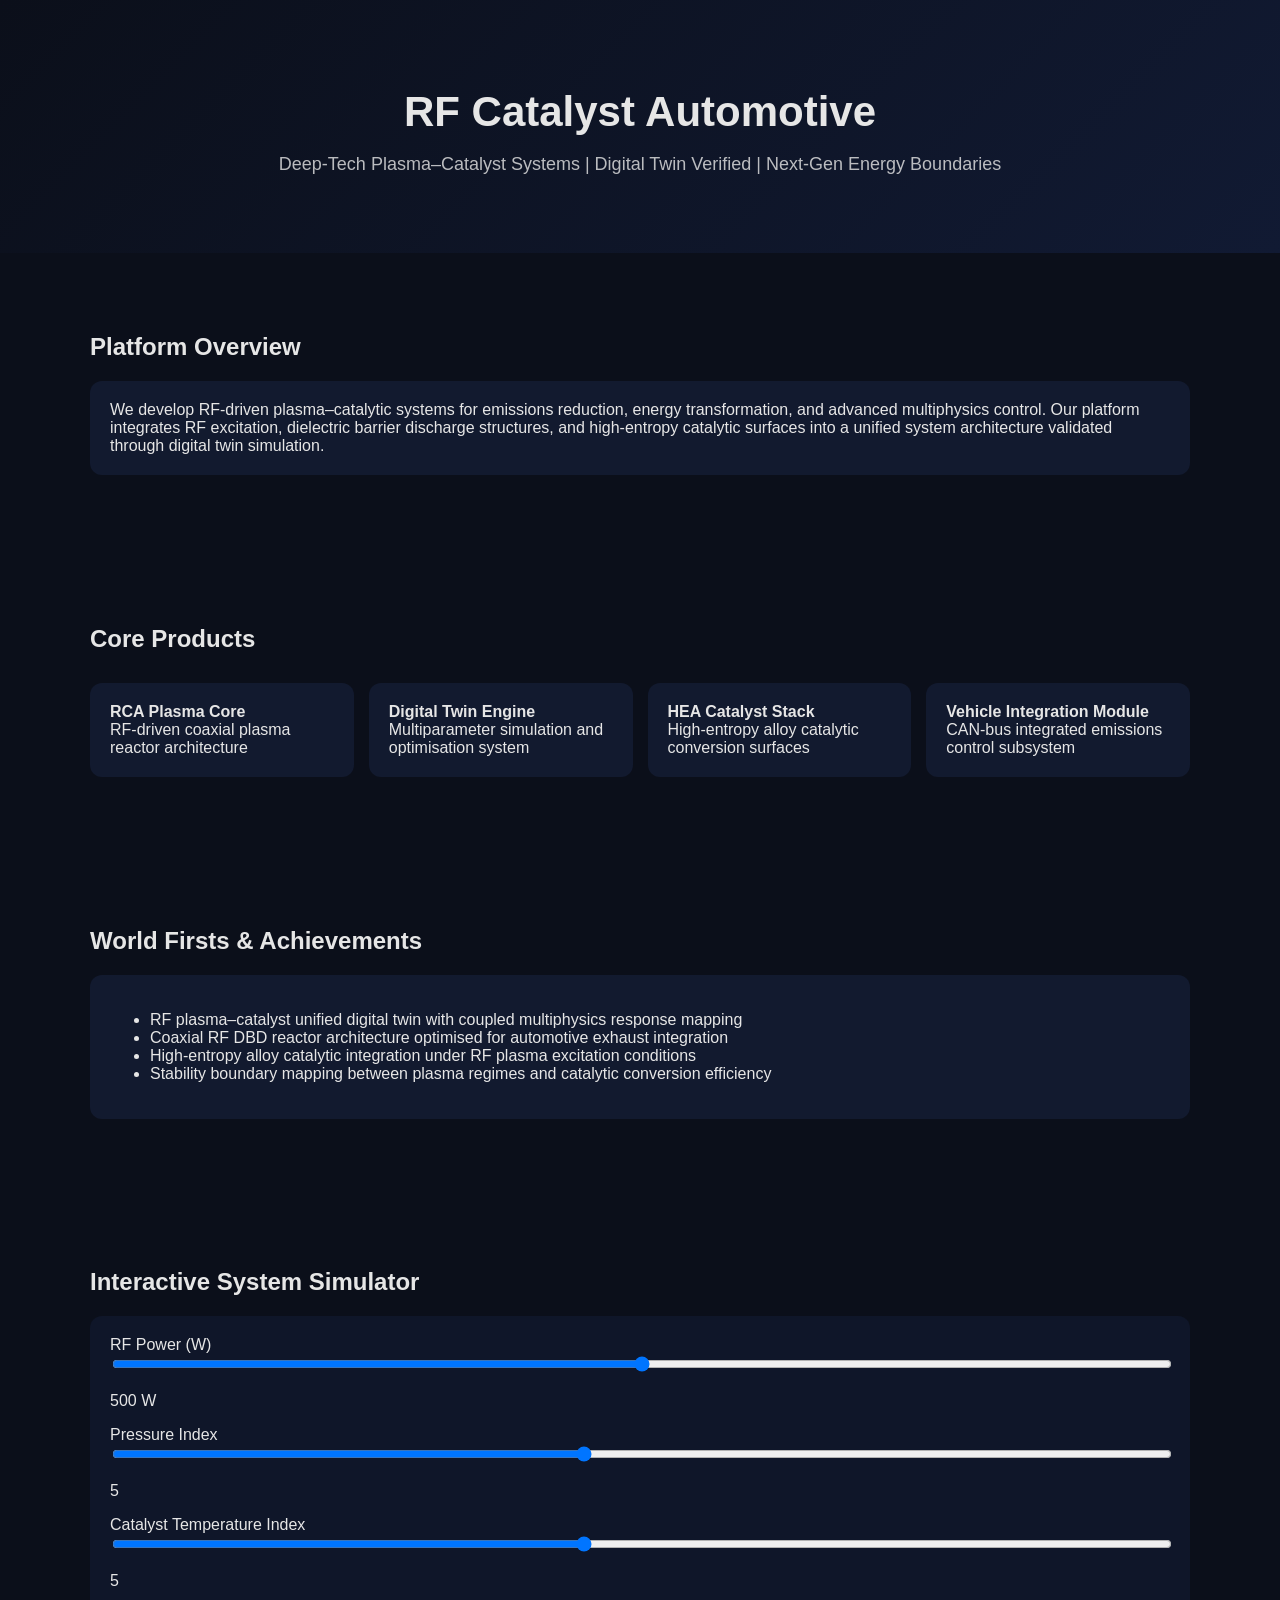
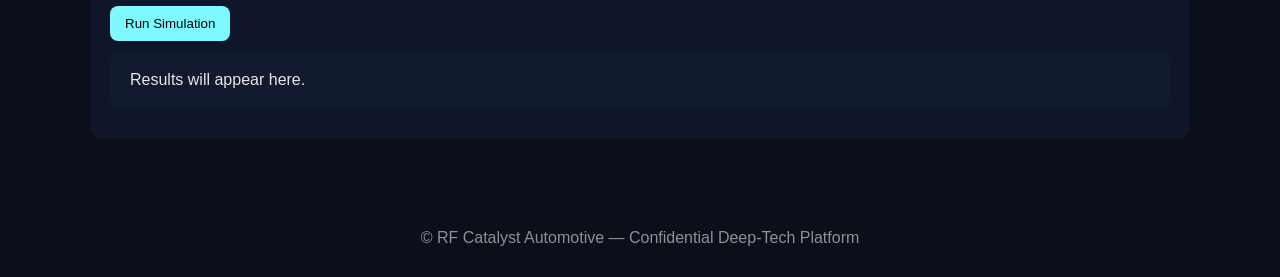
==== commit 2963fdef: "Refactor index.html for new design and features" ====
--- a/index.html
+++ b/index.html
@@ -1,113 +1,89 @@
-<!DOCTYPE html>
-<html lang="en">
+<!DOCTYPE html><html lang="en">
 <head>
-    <meta charset="UTF-8">
-    <meta name="viewport" content="width=device-width, initial-scale=1.0">
-    <title>RFCA | RF-Plasma Catalyst Systems</title>
-    <link href="https://fonts.googleapis.com/css2?family=Orbitron:wght@400;700&family=Share+Tech+Mono&family=Rajdhani:wght@300;500;700&display=swap" rel="stylesheet">
-    <style>
-        :root {
-            --cyan: #00E5FF; --amber: #FFB300; --bg: #0A0E14; --bg-card: #111820; --border: rgba(0,229,255,0.2);
-        }
-        body { background: var(--bg); color: #E8EDF5; font-family: 'Rajdhani', sans-serif; margin: 0; overflow-x: hidden; }
-        .grid-bg { position: fixed; inset: 0; background-image: linear-gradient(var(--border) 1px, transparent 1px), linear-gradient(90deg, var(--border) 1px, transparent 1px); background-size: 50px 50px; z-index: -1; opacity: 0.1; }
-        
-        nav { position: fixed; top: 0; width: 100%; height: 60px; background: rgba(10,14,20,0.9); backdrop-filter: blur(10px); border-bottom: 1px solid var(--border); z-index: 1000; display: flex; align-items: center; justify-content: space-around; }
-        .logo { font-family: 'Orbitron', sans-serif; font-weight: 700; color: var(--cyan); letter-spacing: 2px; }
-        
-        header { padding: 150px 10% 80px; text-align: left; position: relative; }
-        .hero-title { font-family: 'Orbitron', sans-serif; font-size: clamp(2rem, 5vw, 4rem); margin: 0; line-height: 1.1; }
-        .accent { color: var(--cyan); text-shadow: 0 0 15px rgba(0,229,255,0.5); }
-        
-        /* TECHNICAL GALLERY */
-        .tech-gallery { display: grid; grid-template-columns: repeat(auto-fit, minmax(300px, 1fr)); gap: 20px; padding: 50px 10%; }
-        .tech-card { background: var(--bg-card); border: 1px solid var(--border); padding: 15px; border-radius: 4px; transition: 0.3s; }
-        .tech-card:hover { border-color: var(--cyan); transform: translateY(-5px); }
-        .tech-card img { width: 100%; border-radius: 2px; opacity: 0.8; }
-        .tech-card h4 { font-family: 'Share Tech Mono', monospace; color: var(--amber); margin: 10px 0 5px; }
+<meta charset="UTF-8">
+<meta name="viewport" content="width=device-width, initial-scale=1.0">
+<title>RF Catalyst Automotive | Deep-Tech Portfolio</title>
+<style>
+body{margin:0;font-family:Arial, sans-serif;background:#0b0f1a;color:#e6e6e6;}
+header{padding:60px 20px;text-align:center;background:linear-gradient(135deg,#0b0f1a,#111a33);}
+h1{font-size:42px;margin-bottom:10px;}
+.subtitle{opacity:0.8;font-size:18px;}
+section{padding:60px 20px;max-width:1100px;margin:auto;}
+.card{background:#121a2f;padding:20px;border-radius:12px;margin:10px 0;}
+.grid{display:grid;grid-template-columns:repeat(auto-fit,minmax(250px,1fr));gap:15px;}
+.highlight{color:#7df9ff;}
+button{padding:10px 15px;border:none;border-radius:8px;background:#7df9ff;color:#000;cursor:pointer;}
+input{width:100%;}
+.sim-box{background:#0f1629;padding:20px;border-radius:12px;}
+footer{text-align:center;padding:30px;opacity:0.6;}
+</style>
+</head>
+<body><header>
+<h1>RF Catalyst Automotive</h1>
+<p class="subtitle">Deep-Tech Plasma–Catalyst Systems | Digital Twin Verified | Next-Gen Energy Boundaries</p>
+</header><section>
+<h2>Platform Overview</h2>
+<div class="card">
+We develop RF-driven plasma–catalytic systems for emissions reduction, energy transformation, and advanced multiphysics control. Our platform integrates RF excitation, dielectric barrier discharge structures, and high-entropy catalytic surfaces into a unified system architecture validated through digital twin simulation.
+</div>
+</section><section>
+<h2>Core Products</h2>
+<div class="grid">
+<div class="card"><b>RCA Plasma Core</b><br>RF-driven coaxial plasma reactor architecture</div>
+<div class="card"><b>Digital Twin Engine</b><br>Multiparameter simulation and optimisation system</div>
+<div class="card"><b>HEA Catalyst Stack</b><br>High-entropy alloy catalytic conversion surfaces</div>
+<div class="card"><b>Vehicle Integration Module</b><br>CAN-bus integrated emissions control subsystem</div>
+</div>
+</section><section>
+<h2>World Firsts & Achievements</h2>
+<div class="card">
+<ul>
+<li>RF plasma–catalyst unified digital twin with coupled multiphysics response mapping</li>
+<li>Coaxial RF DBD reactor architecture optimised for automotive exhaust integration</li>
+<li>High-entropy alloy catalytic integration under RF plasma excitation conditions</li>
+<li>Stability boundary mapping between plasma regimes and catalytic conversion efficiency</li>
+</ul>
+</div>
+</section><section>
+<h2>Interactive System Simulator</h2>
+<div class="sim-box">
+<label>RF Power (W)</label>
+<input type="range" id="power" min="200" max="800" value="500">
+<p id="powerVal"></p><label>Pressure Index</label> <input type="range" id="pressure" min="1" max="10" value="5">
 
-        /* PRODUCT REVENUE GRID */
-        .products { padding: 80px 10%; background: rgba(0,0,0,0.3); }
-        .product-grid { display: grid; grid-template-columns: repeat(auto-fit, minmax(280px, 1fr)); gap: 25px; }
-        .p-card { background: #0D1117; border-left: 3px solid var(--cyan); padding: 30px; position: relative; }
-        .p-price { font-family: 'Orbitron', sans-serif; color: var(--cyan); font-size: 1.5rem; display: block; margin: 15px 0; }
-        .buy-btn { display: inline-block; padding: 10px 20px; border: 1px solid var(--cyan); color: var(--cyan); text-decoration: none; font-family: 'Share Tech Mono'; transition: 0.3s; }
-        .buy-btn:hover { background: var(--cyan); color: var(--bg); }
+<p id="pressureVal"></p><label>Catalyst Temperature Index</label> <input type="range" id="temp" min="1" max="10" value="5">
 
-        /* SIMULATOR HOOK */
-        .sim-cta { margin: 50px 10%; padding: 40px; border: 1px dashed var(--amber); text-align: center; background: rgba(255,179,0,0.05); }
-    </style>
-</head>
-<body>
-    <div class="grid-bg"></div>
-    <nav><div class="logo">RFCA [CORE]</div></nav>
+<p id="tempVal"></p><button onclick="simulate()">Run Simulation</button>
 
-    <header>
-        <span style="font-family:'Share Tech Mono'; color:var(--amber);">// TRL 4-5 VALIDATION ACTIVE</span>
-        <h1 class="hero-title">INTEGRATED <span class="accent">RF PLASMA</span><br>CATALYST SYSTEMS</h1>
-        <p style="max-width: 600px; font-size: 1.2rem; opacity: 0.8;">Neutralizing NOx and CO2 through co-optimized energy-boundary manipulation. Proprietary High Entropy Alloy (HEA) integration.</p>
-        <div style="margin-top: 30px;">
-            <a href="#simulator" class="buy-btn" style="background:var(--cyan); color:var(--bg);">Launch Lab →</a>
-            <a href="#products" class="buy-btn" style="margin-left:15px;">View Data Packs</a>
-        </div>
-    </header>
+<div class="card" id="output">
+Results will appear here.
+</div>
+</div>
+</section><footer>
+© RF Catalyst Automotive — Confidential Deep-Tech Platform
+</footer><script>
+function updateLabels(){
+ document.getElementById('powerVal').innerText = document.getElementById('power').value + ' W';
+ document.getElementById('pressureVal').innerText = document.getElementById('pressure').value;
+ document.getElementById('tempVal').innerText = document.getElementById('temp').value;
+}
 
-    <section class="tech-gallery">
-        <div class="tech-card">
-            <img src="1000016471.png" alt="Six Domain">
-            <h4>[A-G] SYSTEM INTEGRATION</h4>
-            <p style="font-size:0.8rem; color:#8A9AB0;">Co-optimizing Fluid Flow, Plasma Chemistry, and Control.</p>
-        </div>
-        <div class="tech-card">
-            <img src="1000016474.png" alt="Impedance">
-            <h4>DYNAMIC TUNING NETWORK</h4>
-            <p style="font-size:0.8rem; color:#8A9AB0;">Variable Reactance Blocks for real-time plasma stability.</p>
-        </div>
-        <div class="tech-card">
-            <img src="1000016472.png" alt="Electrode">
-            <h4>HEA MONOLITH ASSEMBLY</h4>
-            <p style="font-size:0.8rem; color:#8A9AB0;">Dielectric coated monoliths optimized for RF-Field excitation.</p>
-        </div>
-    </section>
+function simulate(){
+ let p = parseFloat(document.getElementById('power').value);
+ let pr = parseFloat(document.getElementById('pressure').value);
+ let t = parseFloat(document.getElementById('temp').value);
 
-    <section class="sim-cta" id="simulator">
-        <h2 style="font-family:'Orbitron';">INTERACTIVE PHYSICS SIMULATOR</h2>
-        <p>Validate NOx reduction deltas vs. Standard SCR systems using our Digital Twin API.</p>
-        <a href="https://rfca-alpha-sim.streamlit.app" target="_blank" class="buy-btn">OPEN ALPHA LAB (EXTERNAL)</a>
-    </section>
+ let plasmaIndex = (p/800)*0.6 + (10-pr)/10*0.2 + (t/10)*0.2;
+ let conversion = plasmaIndex * (0.7 + Math.random()*0.2);
+ let stability = 1 - Math.abs(0.5 - plasmaIndex);
 
-    <section class="products" id="products">
-        <h2 style="font-family:'Orbitron'; text-align:center; margin-bottom:50px;">AVAILABLE <span class="accent">INTELLIGENCE</span></h2>
-        <div class="product-grid">
-            <div class="p-card">
-                <span style="color:var(--amber); font-family:'Share Tech Mono'; font-size:0.7rem;">P01 / OVERVIEW</span>
-                <h3>Technology Pack</h3>
-                <span class="p-price">£149</span>
-                <a href="mailto:kaned547@gmail.com?subject=Purchase P01" class="buy-btn">Enquire</a>
-            </div>
-            <div class="p-card">
-                <span style="color:var(--amber); font-family:'Share Tech Mono'; font-size:0.7rem;">P02 / DIGITAL TWIN</span>
-                <h3>Sim Framework</h3>
-                <span class="p-price">£850</span>
-                <a href="mailto:kaned547@gmail.com?subject=Purchase P02" class="buy-btn">Enquire</a>
-            </div>
-            <div class="p-card">
-                <span style="color:var(--amber); font-family:'Share Tech Mono'; font-size:0.7rem;">P03 / ENERGETICS</span>
-                <h3>HEA Catalyst Analysis</h3>
-                <span class="p-price">£1,200</span>
-                <a href="mailto:kaned547@gmail.com?subject=Purchase P03" class="buy-btn">Enquire</a>
-            </div>
-             <div class="p-card">
-                <span style="color:var(--amber); font-family:'Share Tech Mono'; font-size:0.7rem;">P04-06 / MARKET & COMPLIANCE</span>
-                <h3>Global Strategy Bundle</h3>
-                <span class="p-price">£599</span>
-                <a href="mailto:kaned547@gmail.com?subject=Purchase Bundle" class="buy-btn">Enquire</a>
-            </div>
-        </div>
-    </section>
+ document.getElementById('output').innerHTML =
+ "<b>Plasma Intensity Index:</b> " + plasmaIndex.toFixed(3) + "<br>" +
+ "<b>Conversion Efficiency Index:</b> " + conversion.toFixed(3) + "<br>" +
+ "<b>Stability Score:</b> " + stability.toFixed(3);
+}
 
-    <footer style="padding: 50px 10%; border-top: 1px solid var(--border); text-align: center; color: #4A5568;">
-        <p>© 2026 RF Catalyst Automotive Ltd. All Rights Reserved. | Disclosure Level: PUBLIC</p>
-    </footer>
-</body>
-</html>
+setInterval(updateLabels,100);
+updateLabels();
+</script></body>
+    </html>
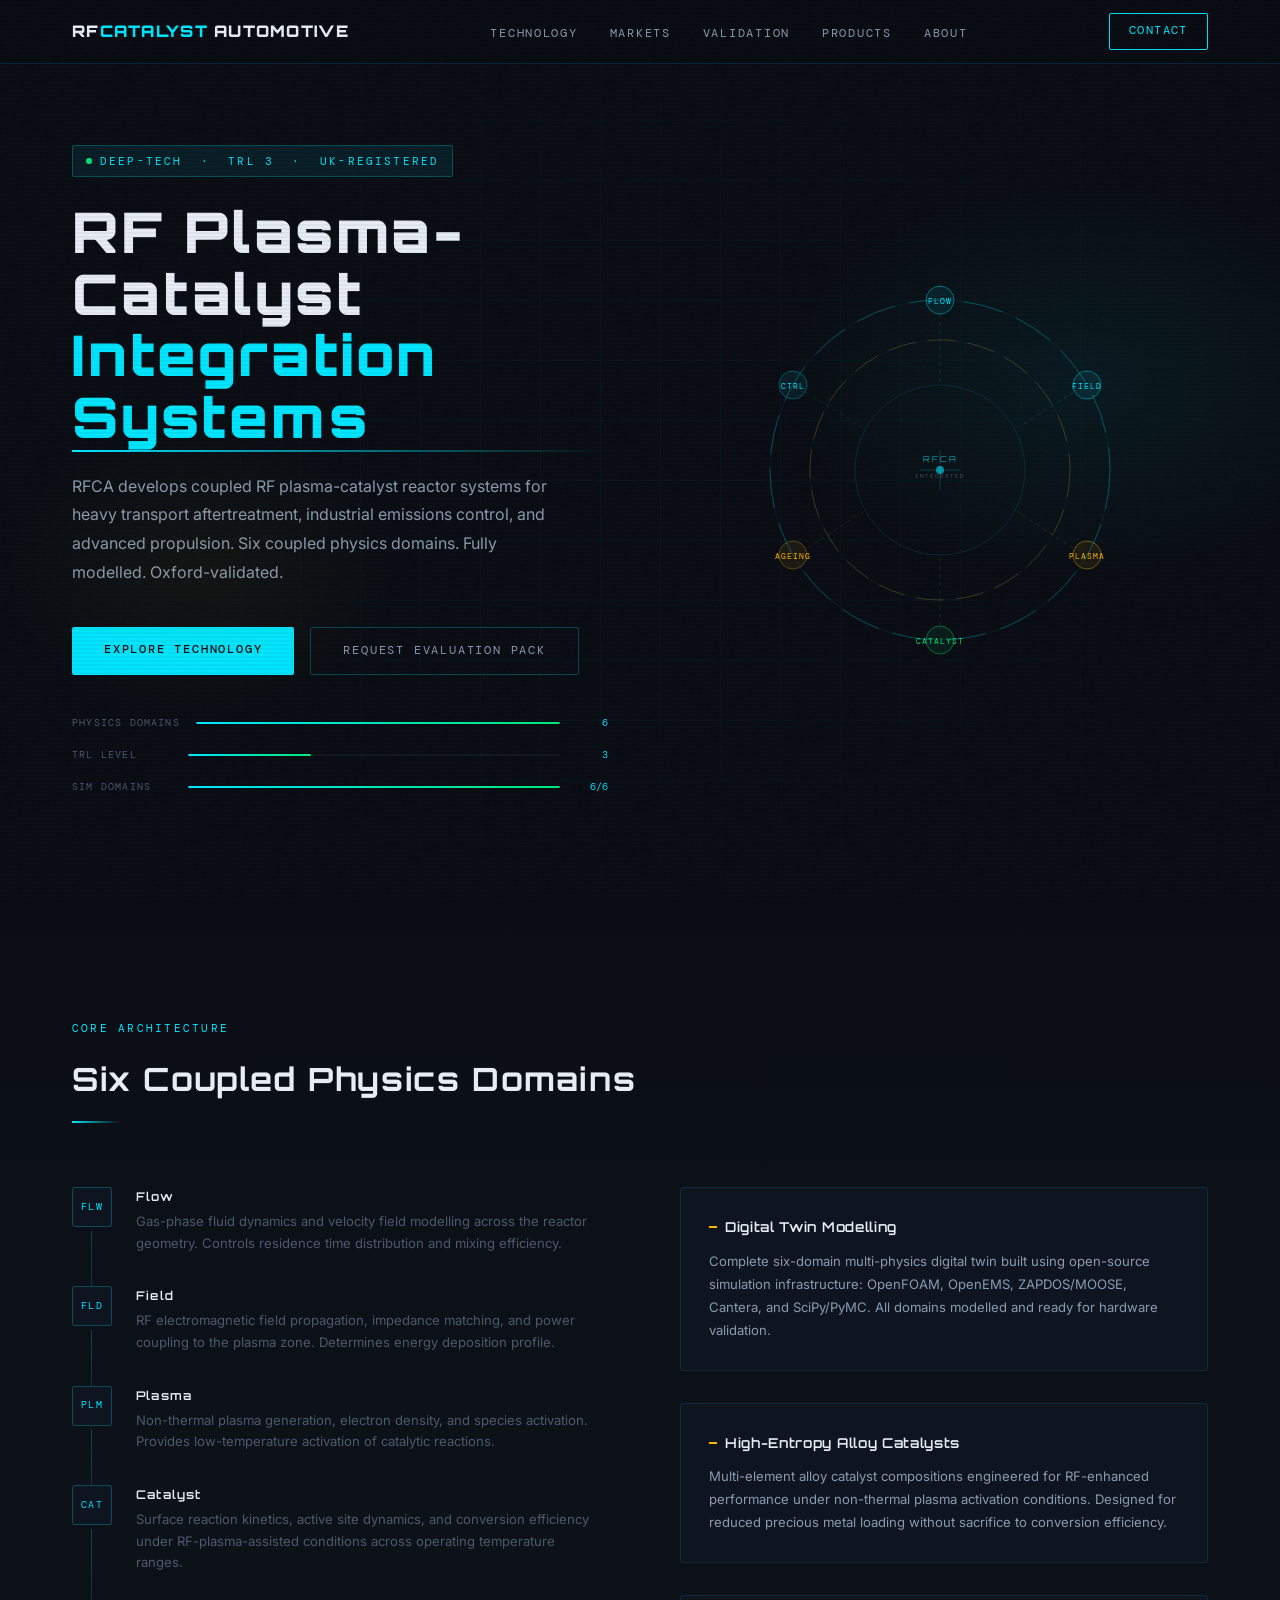
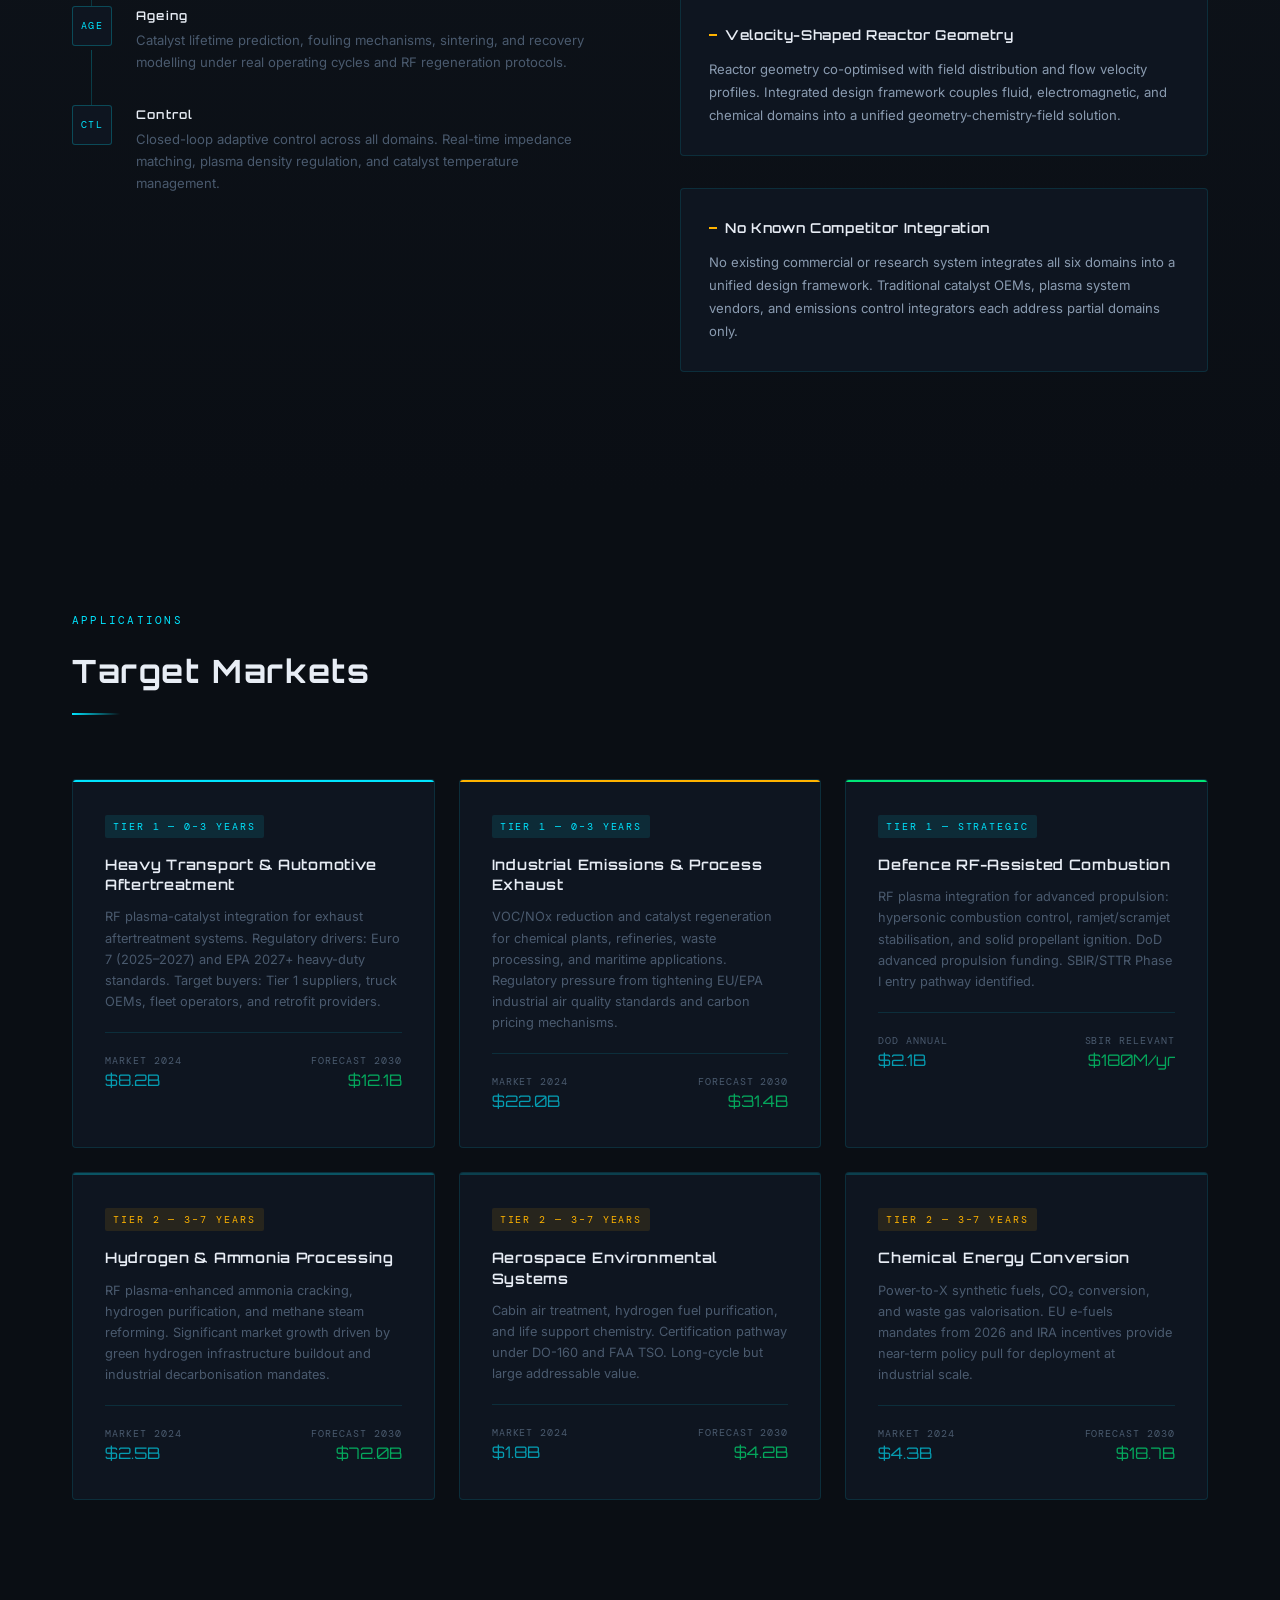
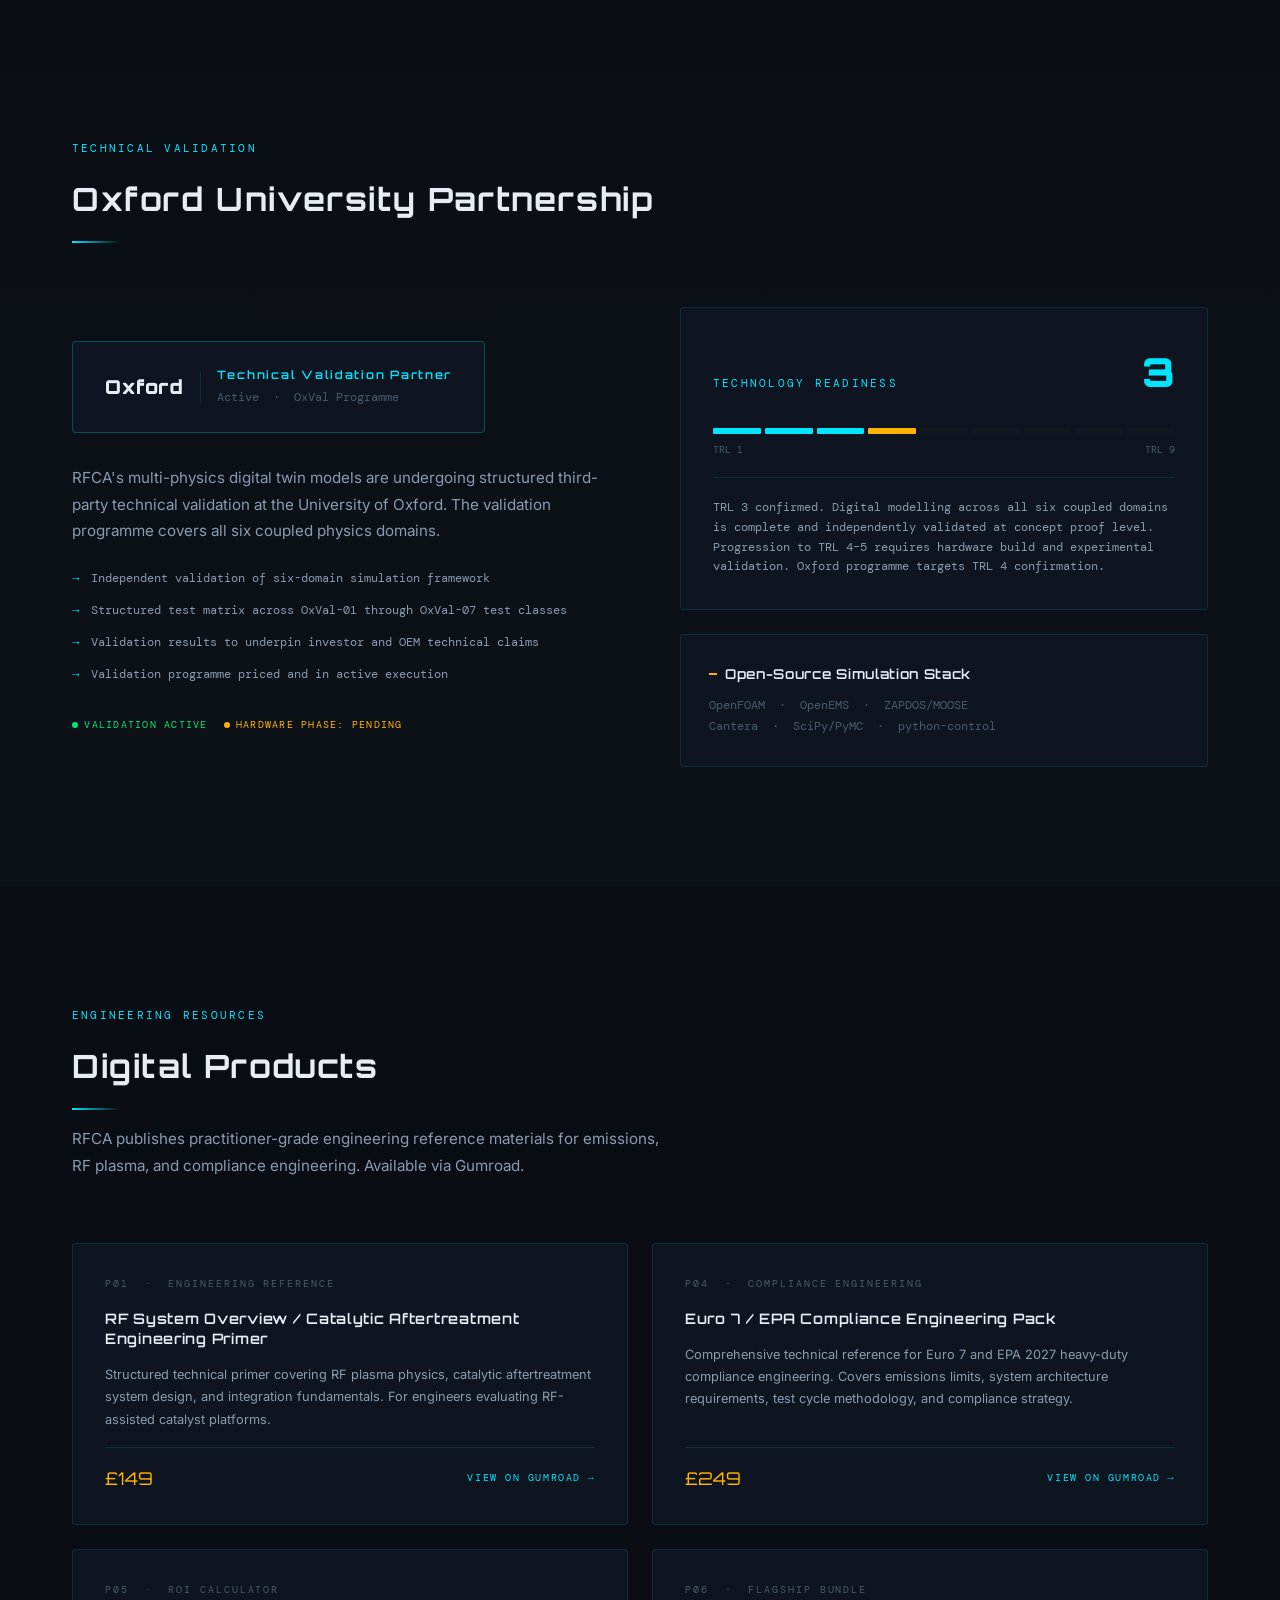
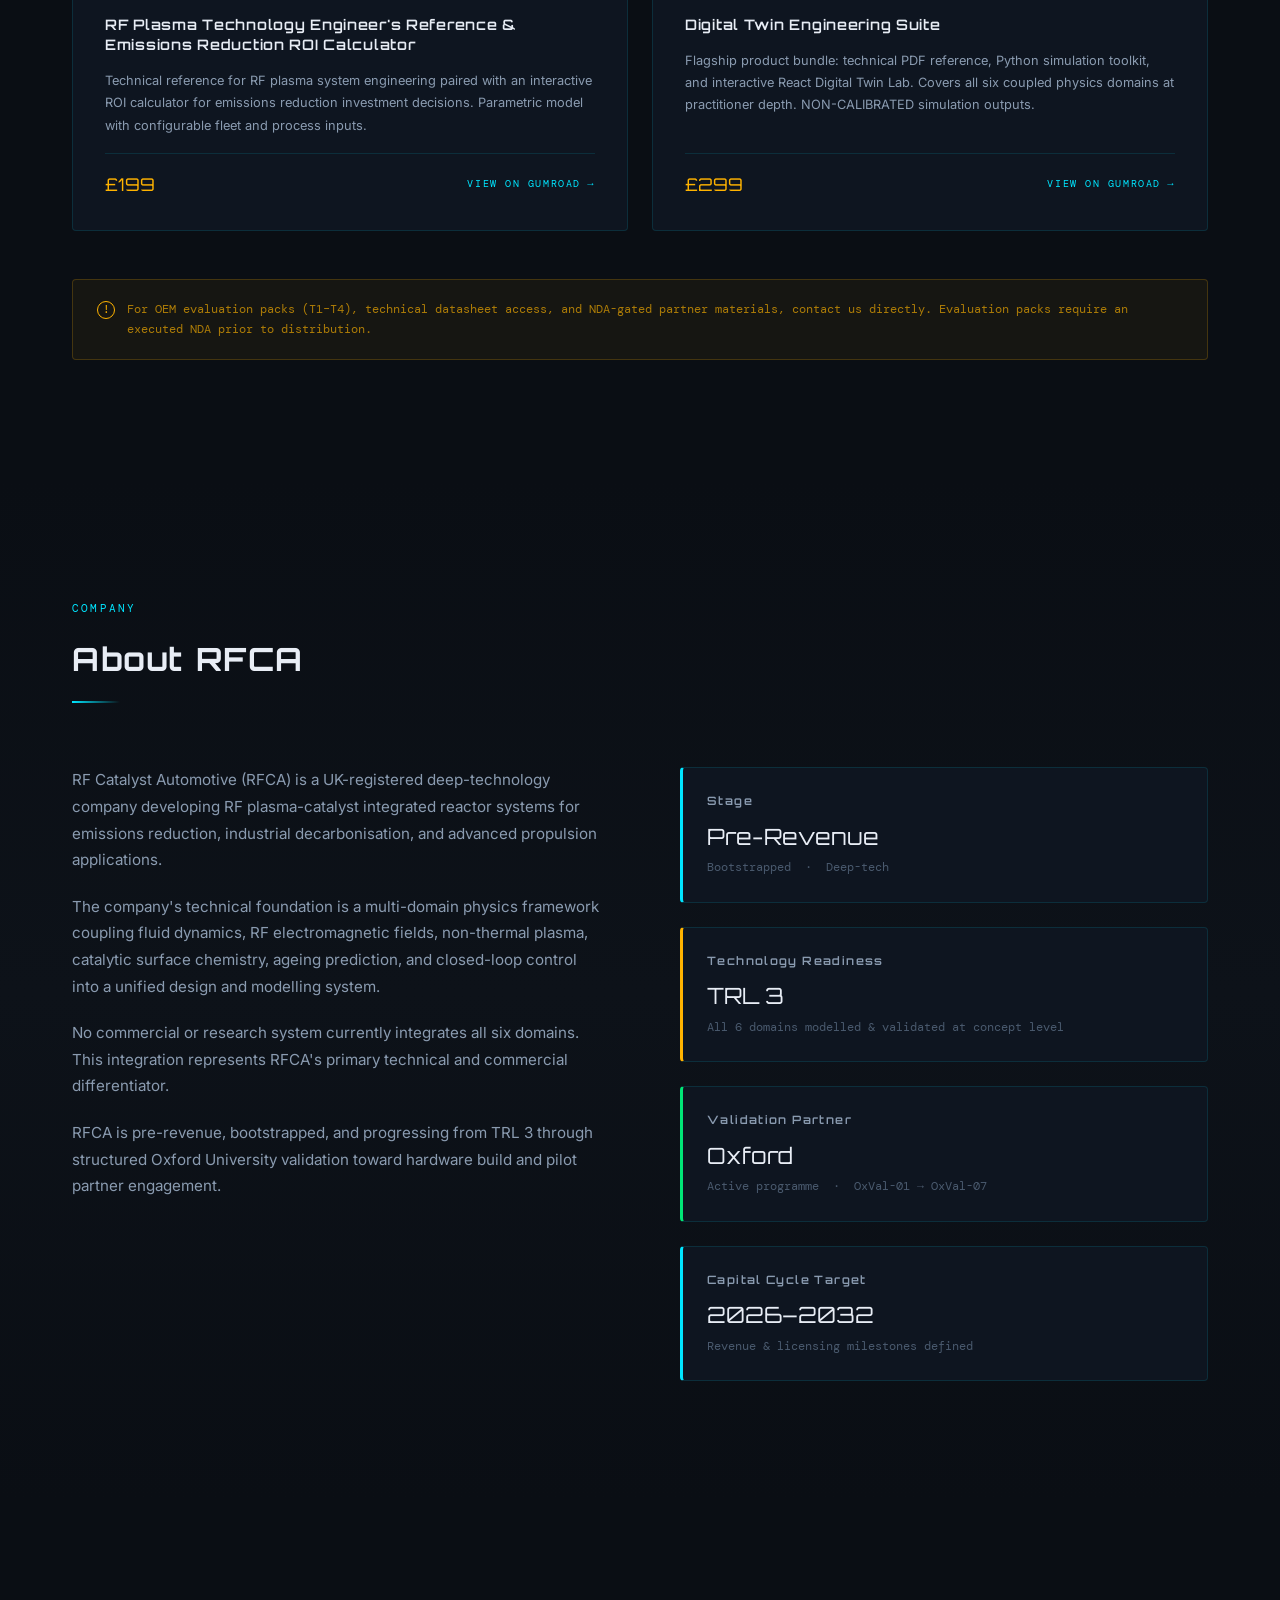
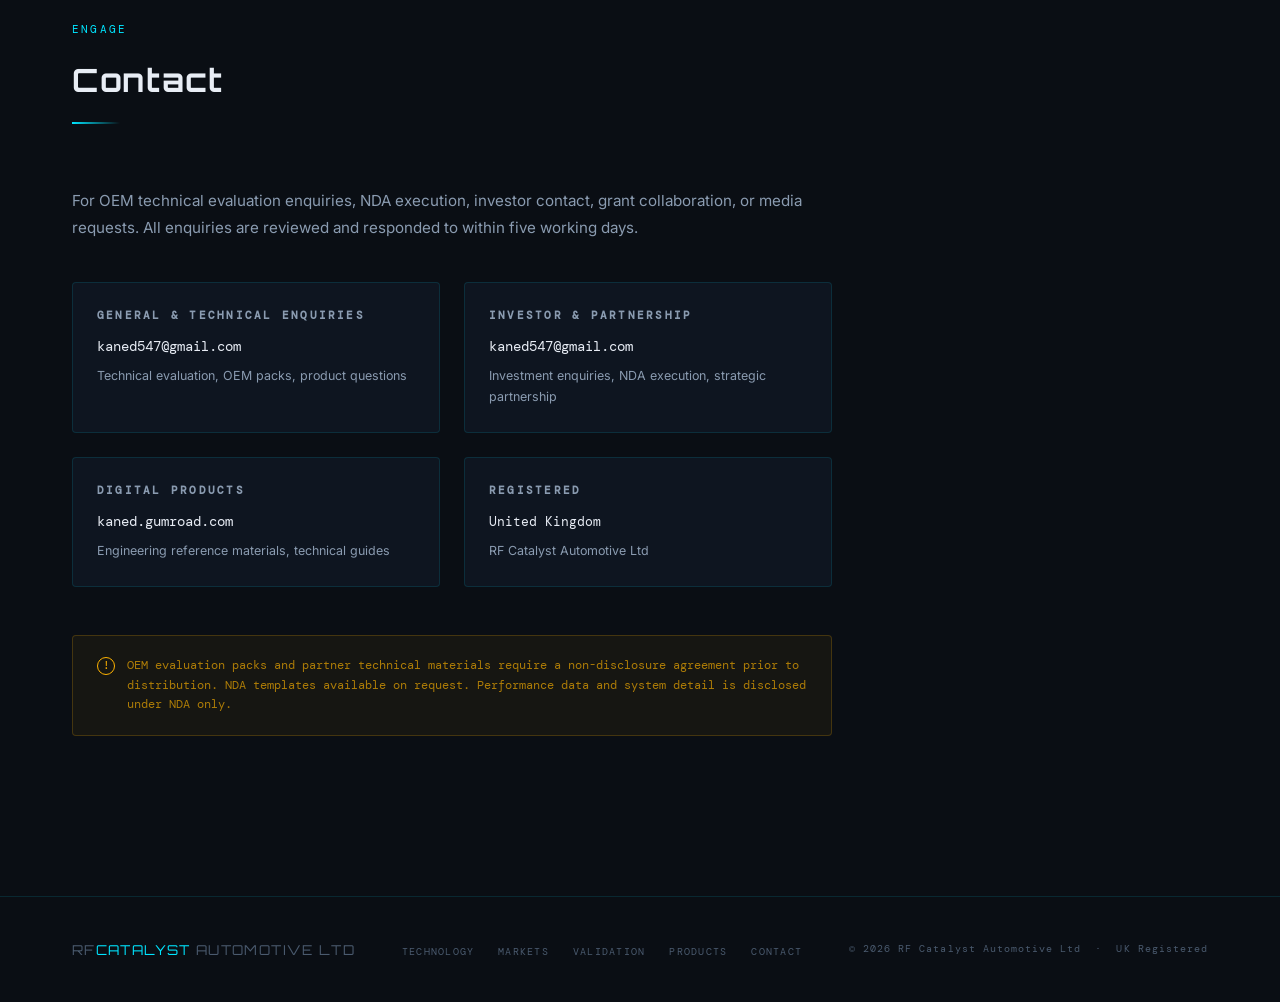
==== commit 14303dd6: "Add files via upload" ====
--- a/index.html
+++ b/index.html
@@ -1,89 +1,1793 @@
-<!DOCTYPE html><html lang="en">
+<!DOCTYPE html>
+<html lang="en">
 <head>
-<meta charset="UTF-8">
-<meta name="viewport" content="width=device-width, initial-scale=1.0">
-<title>RF Catalyst Automotive | Deep-Tech Portfolio</title>
-<style>
-body{margin:0;font-family:Arial, sans-serif;background:#0b0f1a;color:#e6e6e6;}
-header{padding:60px 20px;text-align:center;background:linear-gradient(135deg,#0b0f1a,#111a33);}
-h1{font-size:42px;margin-bottom:10px;}
-.subtitle{opacity:0.8;font-size:18px;}
-section{padding:60px 20px;max-width:1100px;margin:auto;}
-.card{background:#121a2f;padding:20px;border-radius:12px;margin:10px 0;}
-.grid{display:grid;grid-template-columns:repeat(auto-fit,minmax(250px,1fr));gap:15px;}
-.highlight{color:#7df9ff;}
-button{padding:10px 15px;border:none;border-radius:8px;background:#7df9ff;color:#000;cursor:pointer;}
-input{width:100%;}
-.sim-box{background:#0f1629;padding:20px;border-radius:12px;}
-footer{text-align:center;padding:30px;opacity:0.6;}
-</style>
+  <meta charset="UTF-8" />
+  <meta name="viewport" content="width=device-width, initial-scale=1.0" />
+  <meta name="description" content="RF Catalyst Automotive (RFCA) develops RF plasma-catalyst integrated systems for emissions reduction and industrial decarbonisation. Deep-tech. TRL 3. Oxford-validated." />
+  <meta name="keywords" content="RF plasma catalyst, emissions reduction, aftertreatment, Euro 7, EPA 2027, industrial decarbonisation, deep tech, digital twin" />
+  <meta name="robots" content="index, follow" />
+  <meta property="og:title" content="RF Catalyst Automotive — RF Plasma-Catalyst Systems" />
+  <meta property="og:description" content="Integrated RF plasma-catalyst systems for heavy transport, industrial emissions, and advanced propulsion." />
+  <meta property="og:type" content="website" />
+  <meta property="og:url" content="https://rfcatalyst.com" />
+  <link rel="canonical" href="https://rfcatalyst.com" />
+  <title>RF Catalyst Automotive | RF Plasma-Catalyst Systems</title>
+
+  <!-- Schema.org structured data -->
+  <script type="application/ld+json">
+  {
+    "@context": "https://schema.org",
+    "@type": "Organization",
+    "name": "RF Catalyst Automotive",
+    "alternateName": "RFCA",
+    "description": "Deep-tech company developing RF plasma-catalyst integrated systems for emissions reduction and industrial decarbonisation.",
+    "url": "https://rfcatalyst.com",
+    "foundingDate": "2024",
+    "industry": ["Emissions Control", "Advanced Propulsion", "Industrial Decarbonisation"],
+    "knowsAbout": ["RF Plasma", "Catalyst Systems", "Digital Twin Modelling", "High-Entropy Alloys", "Emissions Aftertreatment"]
+  }
+  </script>
+
+  <!-- Fonts -->
+  <link rel="preconnect" href="https://fonts.googleapis.com" />
+  <link rel="preconnect" href="https://fonts.gstatic.com" crossorigin />
+  <link href="https://fonts.googleapis.com/css2?family=Orbitron:wght@400;600;700;900&family=DM+Mono:ital,wght@0,300;0,400;0,500;1,300&family=Inter:wght@300;400;500&display=swap" rel="stylesheet" />
+
+  <style>
+    /* ================================================================
+       RFCA DESIGN SYSTEM
+       ================================================================ */
+    :root {
+      --bg:           #0A0E14;
+      --bg-2:         #0D1219;
+      --bg-3:         #111820;
+      --bg-card:      #0E1520;
+      --border:       rgba(0,229,255,0.12);
+      --border-mid:   rgba(0,229,255,0.25);
+      --cyan:         #00E5FF;
+      --cyan-dim:     rgba(0,229,255,0.65);
+      --cyan-faint:   rgba(0,229,255,0.08);
+      --amber:        #FFB300;
+      --amber-dim:    rgba(255,179,0,0.65);
+      --green:        #00E676;
+      --green-dim:    rgba(0,230,118,0.7);
+      --red-dim:      rgba(255,82,82,0.8);
+      --text-primary: #E8EDF5;
+      --text-mid:     #8A9BB0;
+      --text-dim:     #4A5A6E;
+      --font-display: 'Orbitron', sans-serif;
+      --font-mono:    'DM Mono', monospace;
+      --font-body:    'Inter', sans-serif;
+    }
+
+    *, *::before, *::after { box-sizing: border-box; margin: 0; padding: 0; }
+
+    html {
+      scroll-behavior: smooth;
+      font-size: 16px;
+    }
+
+    body {
+      background: var(--bg);
+      color: var(--text-primary);
+      font-family: var(--font-body);
+      line-height: 1.6;
+      overflow-x: hidden;
+    }
+
+    /* ── CRT scan-line overlay ── */
+    body::before {
+      content: '';
+      position: fixed;
+      inset: 0;
+      background: repeating-linear-gradient(
+        0deg,
+        transparent,
+        transparent 2px,
+        rgba(0,0,0,0.04) 2px,
+        rgba(0,0,0,0.04) 4px
+      );
+      pointer-events: none;
+      z-index: 9999;
+    }
+
+    /* ── Grid noise texture ── */
+    body::after {
+      content: '';
+      position: fixed;
+      inset: 0;
+      background-image: url("data:image/svg+xml,%3Csvg viewBox='0 0 256 256' xmlns='http://www.w3.org/2000/svg'%3E%3Cfilter id='n'%3E%3CfeTurbulence type='fractalNoise' baseFrequency='0.9' numOctaves='4' stitchTiles='stitch'/%3E%3C/filter%3E%3Crect width='100%25' height='100%25' filter='url(%23n)' opacity='0.03'/%3E%3C/svg%3E");
+      pointer-events: none;
+      z-index: 9998;
+      opacity: 0.4;
+    }
+
+    /* ================================================================
+       TYPOGRAPHY
+       ================================================================ */
+    h1, h2, h3, h4 { font-family: var(--font-display); letter-spacing: 0.05em; }
+    h1 { font-size: clamp(2rem, 5vw, 3.5rem); font-weight: 900; line-height: 1.1; }
+    h2 { font-size: clamp(1.4rem, 3vw, 2rem); font-weight: 700; }
+    h3 { font-size: clamp(1rem, 2vw, 1.25rem); font-weight: 600; }
+    h4 { font-size: 0.85rem; font-weight: 600; letter-spacing: 0.12em; }
+
+    p { color: var(--text-mid); line-height: 1.75; font-size: 0.95rem; }
+
+    .mono { font-family: var(--font-mono); }
+    .label {
+      font-family: var(--font-mono);
+      font-size: 0.7rem;
+      letter-spacing: 0.2em;
+      text-transform: uppercase;
+      color: var(--cyan);
+    }
+
+    a { color: var(--cyan); text-decoration: none; transition: opacity 0.2s; }
+    a:hover { opacity: 0.75; }
+
+    /* ================================================================
+       LAYOUT
+       ================================================================ */
+    .container {
+      max-width: 1200px;
+      margin: 0 auto;
+      padding: 0 2rem;
+    }
+
+    section { position: relative; }
+
+    /* ================================================================
+       NAV
+       ================================================================ */
+    nav {
+      position: fixed;
+      top: 0; left: 0; right: 0;
+      z-index: 100;
+      background: rgba(10,14,20,0.88);
+      backdrop-filter: blur(12px);
+      border-bottom: 1px solid var(--border);
+      height: 64px;
+    }
+
+    .nav-inner {
+      max-width: 1200px;
+      margin: 0 auto;
+      padding: 0 2rem;
+      height: 100%;
+      display: flex;
+      align-items: center;
+      justify-content: space-between;
+    }
+
+    .nav-logo {
+      font-family: var(--font-display);
+      font-weight: 900;
+      font-size: 1rem;
+      letter-spacing: 0.08em;
+      color: var(--text-primary);
+    }
+
+    .nav-logo span { color: var(--cyan); }
+
+    .nav-links {
+      display: flex;
+      gap: 2rem;
+      list-style: none;
+    }
+
+    .nav-links a {
+      font-family: var(--font-mono);
+      font-size: 0.72rem;
+      letter-spacing: 0.15em;
+      text-transform: uppercase;
+      color: var(--text-mid);
+      transition: color 0.2s;
+    }
+
+    .nav-links a:hover { color: var(--cyan); opacity: 1; }
+
+    .nav-cta {
+      font-family: var(--font-mono);
+      font-size: 0.72rem;
+      letter-spacing: 0.12em;
+      text-transform: uppercase;
+      padding: 0.5rem 1.2rem;
+      border: 1px solid var(--cyan);
+      color: var(--cyan);
+      border-radius: 2px;
+      transition: background 0.2s, color 0.2s;
+    }
+
+    .nav-cta:hover {
+      background: var(--cyan);
+      color: var(--bg);
+      opacity: 1;
+    }
+
+    /* ── Mobile hamburger ── */
+    .nav-toggle {
+      display: none;
+      flex-direction: column;
+      gap: 5px;
+      cursor: pointer;
+      background: none;
+      border: none;
+      padding: 4px;
+    }
+
+    .nav-toggle span {
+      display: block;
+      width: 22px;
+      height: 2px;
+      background: var(--text-mid);
+      transition: all 0.3s;
+    }
+
+    /* ================================================================
+       HERO
+       ================================================================ */
+    #hero {
+      min-height: 100vh;
+      display: flex;
+      align-items: center;
+      padding: 120px 0 80px;
+      overflow: hidden;
+    }
+
+    .hero-grid {
+      display: grid;
+      grid-template-columns: 1fr 1fr;
+      gap: 4rem;
+      align-items: center;
+    }
+
+    .hero-tag {
+      display: inline-flex;
+      align-items: center;
+      gap: 0.5rem;
+      font-family: var(--font-mono);
+      font-size: 0.68rem;
+      letter-spacing: 0.2em;
+      text-transform: uppercase;
+      color: var(--cyan);
+      border: 1px solid var(--border-mid);
+      padding: 0.4rem 0.8rem;
+      border-radius: 2px;
+      margin-bottom: 1.5rem;
+      background: var(--cyan-faint);
+    }
+
+    .hero-tag::before {
+      content: '';
+      width: 6px; height: 6px;
+      background: var(--green);
+      border-radius: 50%;
+      animation: pulse 2s ease-in-out infinite;
+    }
+
+    @keyframes pulse {
+      0%, 100% { opacity: 1; transform: scale(1); }
+      50% { opacity: 0.4; transform: scale(0.8); }
+    }
+
+    .hero-title {
+      margin-bottom: 1.5rem;
+    }
+
+    .hero-title .line-1 { color: var(--text-primary); }
+    .hero-title .line-2 {
+      color: var(--cyan);
+      display: block;
+      position: relative;
+    }
+
+    .hero-title .line-2::after {
+      content: '';
+      position: absolute;
+      bottom: -4px; left: 0;
+      width: 100%; height: 2px;
+      background: linear-gradient(90deg, var(--cyan), transparent);
+    }
+
+    .hero-desc {
+      font-size: 1rem;
+      line-height: 1.8;
+      color: var(--text-mid);
+      margin-bottom: 2.5rem;
+      max-width: 480px;
+    }
+
+    .hero-actions {
+      display: flex;
+      gap: 1rem;
+      flex-wrap: wrap;
+    }
+
+    .btn-primary {
+      font-family: var(--font-mono);
+      font-size: 0.75rem;
+      letter-spacing: 0.15em;
+      text-transform: uppercase;
+      padding: 0.85rem 2rem;
+      background: var(--cyan);
+      color: var(--bg);
+      border: none;
+      border-radius: 2px;
+      cursor: pointer;
+      font-weight: 500;
+      transition: all 0.2s;
+      display: inline-block;
+    }
+
+    .btn-primary:hover {
+      background: var(--text-primary);
+      opacity: 1;
+      transform: translateY(-1px);
+    }
+
+    .btn-secondary {
+      font-family: var(--font-mono);
+      font-size: 0.75rem;
+      letter-spacing: 0.15em;
+      text-transform: uppercase;
+      padding: 0.85rem 2rem;
+      background: transparent;
+      color: var(--text-mid);
+      border: 1px solid var(--border-mid);
+      border-radius: 2px;
+      cursor: pointer;
+      transition: all 0.2s;
+      display: inline-block;
+    }
+
+    .btn-secondary:hover {
+      color: var(--text-primary);
+      border-color: var(--text-mid);
+      opacity: 1;
+    }
+
+    /* ── Hero visual: 6-domain ring diagram ── */
+    .hero-visual {
+      position: relative;
+      display: flex;
+      align-items: center;
+      justify-content: center;
+      height: 480px;
+    }
+
+    .domain-ring {
+      position: relative;
+      width: 380px;
+      height: 380px;
+    }
+
+    .ring-svg {
+      width: 100%;
+      height: 100%;
+      animation: rotate-slow 40s linear infinite;
+    }
+
+    @keyframes rotate-slow {
+      from { transform: rotate(0deg); }
+      to { transform: rotate(360deg); }
+    }
+
+    .ring-center {
+      position: absolute;
+      inset: 0;
+      display: flex;
+      flex-direction: column;
+      align-items: center;
+      justify-content: center;
+    }
+
+    .ring-center-label {
+      font-family: var(--font-display);
+      font-size: 0.7rem;
+      letter-spacing: 0.2em;
+      color: var(--cyan);
+      text-transform: uppercase;
+    }
+
+    .ring-center-sub {
+      font-family: var(--font-mono);
+      font-size: 0.6rem;
+      color: var(--text-dim);
+      letter-spacing: 0.15em;
+      margin-top: 0.3rem;
+    }
+
+    .domain-node {
+      position: absolute;
+      font-family: var(--font-mono);
+      font-size: 0.62rem;
+      letter-spacing: 0.12em;
+      text-transform: uppercase;
+      color: var(--cyan-dim);
+      text-align: center;
+      pointer-events: none;
+    }
+
+    .hero-stats {
+      display: flex;
+      flex-direction: column;
+      gap: 1rem;
+      margin-top: 2.5rem;
+    }
+
+    .stat-row {
+      display: flex;
+      align-items: center;
+      gap: 1rem;
+    }
+
+    .stat-bar-wrap {
+      flex: 1;
+      height: 2px;
+      background: var(--bg-3);
+      border-radius: 1px;
+      overflow: hidden;
+    }
+
+    .stat-bar {
+      height: 100%;
+      background: linear-gradient(90deg, var(--cyan), var(--green));
+      border-radius: 1px;
+      transition: width 1.5s ease;
+    }
+
+    .stat-label {
+      font-family: var(--font-mono);
+      font-size: 0.62rem;
+      letter-spacing: 0.12em;
+      color: var(--text-dim);
+      min-width: 100px;
+      text-transform: uppercase;
+    }
+
+    .stat-value {
+      font-family: var(--font-mono);
+      font-size: 0.62rem;
+      color: var(--cyan);
+      min-width: 32px;
+      text-align: right;
+    }
+
+    /* ================================================================
+       SECTION COMMON
+       ================================================================ */
+    .section-header {
+      margin-bottom: 4rem;
+    }
+
+    .section-header .label {
+      display: block;
+      margin-bottom: 1rem;
+    }
+
+    .section-divider {
+      width: 48px;
+      height: 2px;
+      background: linear-gradient(90deg, var(--cyan), transparent);
+      margin-top: 1rem;
+    }
+
+    /* ================================================================
+       TECHNOLOGY SECTION
+       ================================================================ */
+    #technology {
+      padding: 120px 0;
+      background: linear-gradient(180deg, var(--bg) 0%, var(--bg-2) 50%, var(--bg) 100%);
+    }
+
+    .tech-grid {
+      display: grid;
+      grid-template-columns: 1fr 1fr;
+      gap: 5rem;
+      align-items: start;
+    }
+
+    .domain-chain {
+      display: flex;
+      flex-direction: column;
+      gap: 0;
+    }
+
+    .domain-item {
+      display: flex;
+      gap: 1.5rem;
+      align-items: flex-start;
+      position: relative;
+    }
+
+    .domain-item:not(:last-child)::after {
+      content: '';
+      position: absolute;
+      left: 19px;
+      top: 44px;
+      width: 1px;
+      height: calc(100% - 4px);
+      background: linear-gradient(180deg, var(--border-mid), var(--border));
+    }
+
+    .domain-icon {
+      width: 40px;
+      height: 40px;
+      min-width: 40px;
+      border: 1px solid var(--border-mid);
+      background: var(--bg-card);
+      border-radius: 3px;
+      display: flex;
+      align-items: center;
+      justify-content: center;
+      font-family: var(--font-mono);
+      font-size: 0.65rem;
+      color: var(--cyan);
+      letter-spacing: 0.1em;
+      position: relative;
+      z-index: 1;
+    }
+
+    .domain-content {
+      padding-bottom: 2rem;
+      flex: 1;
+    }
+
+    .domain-content h4 {
+      font-family: var(--font-display);
+      font-size: 0.75rem;
+      color: var(--text-primary);
+      letter-spacing: 0.1em;
+      margin-bottom: 0.3rem;
+    }
+
+    .domain-content p {
+      font-size: 0.82rem;
+      color: var(--text-dim);
+      line-height: 1.65;
+    }
+
+    .tech-right {
+      display: flex;
+      flex-direction: column;
+      gap: 2rem;
+    }
+
+    .tech-card {
+      background: var(--bg-card);
+      border: 1px solid var(--border);
+      border-radius: 4px;
+      padding: 1.75rem;
+      transition: border-color 0.3s;
+    }
+
+    .tech-card:hover { border-color: var(--border-mid); }
+
+    .tech-card h3 {
+      font-size: 0.85rem;
+      color: var(--text-primary);
+      margin-bottom: 0.75rem;
+      display: flex;
+      align-items: center;
+      gap: 0.5rem;
+    }
+
+    .tech-card h3::before {
+      content: '';
+      width: 8px; height: 2px;
+      background: var(--amber);
+      flex-shrink: 0;
+    }
+
+    .tech-card p { font-size: 0.82rem; }
+
+    /* ================================================================
+       MARKETS
+       ================================================================ */
+    #markets {
+      padding: 120px 0;
+    }
+
+    .markets-grid {
+      display: grid;
+      grid-template-columns: repeat(3, 1fr);
+      gap: 1.5rem;
+    }
+
+    .market-card {
+      background: var(--bg-card);
+      border: 1px solid var(--border);
+      border-radius: 4px;
+      padding: 2rem;
+      position: relative;
+      overflow: hidden;
+      transition: border-color 0.3s, transform 0.2s;
+    }
+
+    .market-card::before {
+      content: '';
+      position: absolute;
+      top: 0; left: 0; right: 0;
+      height: 2px;
+      background: var(--card-accent, var(--cyan));
+    }
+
+    .market-card:hover {
+      border-color: var(--border-mid);
+      transform: translateY(-2px);
+    }
+
+    .market-card.primary { --card-accent: var(--cyan); }
+    .market-card.secondary { --card-accent: var(--amber); }
+    .market-card.defense { --card-accent: var(--green); }
+
+    .market-tier {
+      font-family: var(--font-mono);
+      font-size: 0.6rem;
+      letter-spacing: 0.2em;
+      text-transform: uppercase;
+      padding: 0.25rem 0.5rem;
+      border-radius: 2px;
+      margin-bottom: 1rem;
+      display: inline-block;
+    }
+
+    .tier-1 { background: rgba(0,229,255,0.1); color: var(--cyan); }
+    .tier-2 { background: rgba(255,179,0,0.1); color: var(--amber); }
+    .tier-3 { background: rgba(0,230,118,0.1); color: var(--green); }
+
+    .market-card h3 {
+      font-size: 0.9rem;
+      color: var(--text-primary);
+      margin-bottom: 0.75rem;
+      line-height: 1.4;
+    }
+
+    .market-card p { font-size: 0.8rem; color: var(--text-dim); line-height: 1.65; }
+
+    .market-size {
+      margin-top: 1.25rem;
+      padding-top: 1.25rem;
+      border-top: 1px solid var(--border);
+      display: flex;
+      justify-content: space-between;
+      align-items: flex-end;
+    }
+
+    .market-size-label {
+      font-family: var(--font-mono);
+      font-size: 0.6rem;
+      color: var(--text-dim);
+      letter-spacing: 0.1em;
+      text-transform: uppercase;
+    }
+
+    .market-size-value {
+      font-family: var(--font-display);
+      font-size: 1rem;
+      color: var(--cyan-dim);
+    }
+
+    /* ================================================================
+       OXFORD / VALIDATION
+       ================================================================ */
+    #validation {
+      padding: 120px 0;
+      background: linear-gradient(180deg, var(--bg) 0%, var(--bg-2) 100%);
+    }
+
+    .validation-inner {
+      display: grid;
+      grid-template-columns: 1fr 1fr;
+      gap: 5rem;
+      align-items: center;
+    }
+
+    .validation-badge {
+      display: inline-flex;
+      align-items: center;
+      gap: 1rem;
+      background: var(--bg-card);
+      border: 1px solid var(--border-mid);
+      border-radius: 4px;
+      padding: 1.5rem 2rem;
+      margin-bottom: 2rem;
+    }
+
+    .oxford-logo-placeholder {
+      font-family: var(--font-display);
+      font-size: 1.2rem;
+      font-weight: 900;
+      color: var(--text-primary);
+      letter-spacing: 0.05em;
+      border-right: 1px solid var(--border);
+      padding-right: 1rem;
+    }
+
+    .validation-badge-text h4 {
+      font-size: 0.72rem;
+      color: var(--cyan);
+      letter-spacing: 0.15em;
+    }
+
+    .validation-badge-text p {
+      font-size: 0.75rem;
+      color: var(--text-dim);
+      margin-top: 0.2rem;
+    }
+
+    .validation-list {
+      list-style: none;
+      display: flex;
+      flex-direction: column;
+      gap: 0.75rem;
+      margin-bottom: 2rem;
+    }
+
+    .validation-list li {
+      display: flex;
+      align-items: flex-start;
+      gap: 0.75rem;
+      font-family: var(--font-mono);
+      font-size: 0.78rem;
+      color: var(--text-mid);
+    }
+
+    .validation-list li::before {
+      content: '→';
+      color: var(--cyan);
+      flex-shrink: 0;
+    }
+
+    .trl-display {
+      background: var(--bg-card);
+      border: 1px solid var(--border);
+      border-radius: 4px;
+      padding: 2rem;
+    }
+
+    .trl-header {
+      display: flex;
+      justify-content: space-between;
+      align-items: baseline;
+      margin-bottom: 1.5rem;
+    }
+
+    .trl-header .label { margin: 0; }
+
+    .trl-value {
+      font-family: var(--font-display);
+      font-size: 2.5rem;
+      font-weight: 900;
+      color: var(--cyan);
+    }
+
+    .trl-scale {
+      display: flex;
+      gap: 4px;
+    }
+
+    .trl-pip {
+      flex: 1;
+      height: 6px;
+      border-radius: 1px;
+      background: var(--bg-3);
+    }
+
+    .trl-pip.filled { background: var(--cyan); }
+    .trl-pip.partial { background: var(--amber); }
+
+    .trl-labels {
+      display: flex;
+      justify-content: space-between;
+      margin-top: 0.5rem;
+    }
+
+    .trl-labels span {
+      font-family: var(--font-mono);
+      font-size: 0.6rem;
+      color: var(--text-dim);
+    }
+
+    .trl-desc {
+      margin-top: 1.25rem;
+      padding-top: 1.25rem;
+      border-top: 1px solid var(--border);
+      font-family: var(--font-mono);
+      font-size: 0.72rem;
+      color: var(--text-mid);
+      line-height: 1.7;
+    }
+
+    .status-indicator {
+      display: inline-flex;
+      align-items: center;
+      gap: 0.4rem;
+      font-family: var(--font-mono);
+      font-size: 0.65rem;
+      letter-spacing: 0.12em;
+      text-transform: uppercase;
+    }
+
+    .status-indicator .dot {
+      width: 6px; height: 6px;
+      border-radius: 50%;
+      flex-shrink: 0;
+    }
+
+    .status-active .dot { background: var(--green); animation: pulse 2s ease-in-out infinite; }
+    .status-pending .dot { background: var(--amber); }
+    .status-blocked .dot { background: var(--red-dim); }
+
+    /* ================================================================
+       DIGITAL PRODUCTS
+       ================================================================ */
+    #products {
+      padding: 120px 0;
+    }
+
+    .products-grid {
+      display: grid;
+      grid-template-columns: repeat(2, 1fr);
+      gap: 1.5rem;
+      margin-bottom: 3rem;
+    }
+
+    .product-card {
+      background: var(--bg-card);
+      border: 1px solid var(--border);
+      border-radius: 4px;
+      padding: 2rem;
+      display: flex;
+      flex-direction: column;
+      gap: 1rem;
+      transition: border-color 0.3s;
+    }
+
+    .product-card:hover { border-color: var(--border-mid); }
+
+    .product-ref {
+      font-family: var(--font-mono);
+      font-size: 0.6rem;
+      letter-spacing: 0.2em;
+      color: var(--text-dim);
+      text-transform: uppercase;
+    }
+
+    .product-card h3 {
+      font-size: 0.9rem;
+      color: var(--text-primary);
+      line-height: 1.4;
+    }
+
+    .product-card p { font-size: 0.8rem; flex: 1; }
+
+    .product-footer {
+      display: flex;
+      align-items: center;
+      justify-content: space-between;
+      padding-top: 1rem;
+      border-top: 1px solid var(--border);
+    }
+
+    .product-price {
+      font-family: var(--font-display);
+      font-size: 1.1rem;
+      color: var(--amber);
+    }
+
+    .product-link {
+      font-family: var(--font-mono);
+      font-size: 0.65rem;
+      letter-spacing: 0.15em;
+      text-transform: uppercase;
+      color: var(--cyan);
+      display: flex;
+      align-items: center;
+      gap: 0.4rem;
+    }
+
+    .product-link::after { content: '→'; }
+
+    /* ================================================================
+       ABOUT
+       ================================================================ */
+    #about {
+      padding: 120px 0;
+      background: linear-gradient(180deg, var(--bg) 0%, var(--bg-2) 50%, var(--bg) 100%);
+    }
+
+    .about-grid {
+      display: grid;
+      grid-template-columns: 1fr 1fr;
+      gap: 5rem;
+      align-items: start;
+    }
+
+    .about-text h2 { margin-bottom: 1.5rem; }
+    .about-text p { margin-bottom: 1.25rem; }
+
+    .about-facts {
+      display: flex;
+      flex-direction: column;
+      gap: 1.5rem;
+    }
+
+    .fact-card {
+      background: var(--bg-card);
+      border: 1px solid var(--border);
+      border-radius: 4px;
+      padding: 1.5rem;
+      border-left: 3px solid var(--card-color, var(--cyan));
+    }
+
+    .fact-card.amber { --card-color: var(--amber); }
+    .fact-card.green { --card-color: var(--green); }
+
+    .fact-card h4 {
+      font-size: 0.72rem;
+      color: var(--text-mid);
+      margin-bottom: 0.5rem;
+    }
+
+    .fact-card .fact-value {
+      font-family: var(--font-display);
+      font-size: 1.4rem;
+      color: var(--text-primary);
+    }
+
+    .fact-card .fact-desc {
+      font-family: var(--font-mono);
+      font-size: 0.72rem;
+      color: var(--text-dim);
+      margin-top: 0.3rem;
+    }
+
+    /* ================================================================
+       CONTACT
+       ================================================================ */
+    #contact {
+      padding: 120px 0 160px;
+    }
+
+    .contact-inner {
+      max-width: 760px;
+    }
+
+    .contact-inner h2 { margin-bottom: 1rem; }
+    .contact-inner > p { margin-bottom: 3rem; }
+
+    .contact-grid {
+      display: grid;
+      grid-template-columns: 1fr 1fr;
+      gap: 1.5rem;
+      margin-bottom: 3rem;
+    }
+
+    .contact-card {
+      background: var(--bg-card);
+      border: 1px solid var(--border);
+      border-radius: 4px;
+      padding: 1.5rem;
+      transition: border-color 0.3s;
+    }
+
+    .contact-card:hover { border-color: var(--border-mid); }
+
+    .contact-card h4 { color: var(--text-mid); margin-bottom: 0.5rem; }
+
+    .contact-card a {
+      font-family: var(--font-mono);
+      font-size: 0.85rem;
+      color: var(--text-primary);
+    }
+
+    .contact-card p { font-size: 0.78rem; margin-top: 0.4rem; }
+
+    .nda-note {
+      background: rgba(255,179,0,0.05);
+      border: 1px solid rgba(255,179,0,0.2);
+      border-radius: 4px;
+      padding: 1.25rem 1.5rem;
+      display: flex;
+      gap: 0.75rem;
+      align-items: flex-start;
+    }
+
+    .nda-note::before {
+      content: '!';
+      font-family: var(--font-mono);
+      font-size: 0.7rem;
+      color: var(--amber);
+      border: 1px solid var(--amber);
+      width: 18px;
+      height: 18px;
+      border-radius: 50%;
+      display: flex;
+      align-items: center;
+      justify-content: center;
+      flex-shrink: 0;
+      margin-top: 1px;
+    }
+
+    .nda-note p {
+      font-family: var(--font-mono);
+      font-size: 0.72rem;
+      color: var(--amber-dim);
+      line-height: 1.7;
+    }
+
+    /* ================================================================
+       FOOTER
+       ================================================================ */
+    footer {
+      border-top: 1px solid var(--border);
+      padding: 2.5rem 0;
+    }
+
+    .footer-inner {
+      display: flex;
+      align-items: center;
+      justify-content: space-between;
+      flex-wrap: wrap;
+      gap: 1rem;
+    }
+
+    .footer-logo {
+      font-family: var(--font-display);
+      font-size: 0.85rem;
+      letter-spacing: 0.1em;
+      color: var(--text-dim);
+    }
+
+    .footer-logo span { color: var(--cyan); }
+
+    .footer-meta {
+      font-family: var(--font-mono);
+      font-size: 0.65rem;
+      color: var(--text-dim);
+      letter-spacing: 0.1em;
+    }
+
+    .footer-links {
+      display: flex;
+      gap: 1.5rem;
+      list-style: none;
+    }
+
+    .footer-links a {
+      font-family: var(--font-mono);
+      font-size: 0.65rem;
+      letter-spacing: 0.12em;
+      text-transform: uppercase;
+      color: var(--text-dim);
+    }
+
+    /* ================================================================
+       HERO BACKGROUND FX
+       ================================================================ */
+    .hero-bg {
+      position: absolute;
+      inset: 0;
+      pointer-events: none;
+      overflow: hidden;
+    }
+
+    .hero-bg-grid {
+      position: absolute;
+      inset: 0;
+      background-image:
+        linear-gradient(var(--border) 1px, transparent 1px),
+        linear-gradient(90deg, var(--border) 1px, transparent 1px);
+      background-size: 60px 60px;
+      mask-image: radial-gradient(ellipse 80% 80% at 50% 50%, black 0%, transparent 75%);
+      opacity: 0.4;
+    }
+
+    .hero-glow {
+      position: absolute;
+      width: 600px; height: 400px;
+      background: radial-gradient(ellipse, rgba(0,229,255,0.06) 0%, transparent 70%);
+      top: 20%;
+      right: -100px;
+    }
+
+    .hero-glow-2 {
+      position: absolute;
+      width: 400px; height: 300px;
+      background: radial-gradient(ellipse, rgba(255,179,0,0.04) 0%, transparent 70%);
+      bottom: 20%;
+      left: 0;
+    }
+
+    /* ================================================================
+       ANIMATIONS
+       ================================================================ */
+    .fade-in {
+      opacity: 0;
+      transform: translateY(20px);
+      transition: opacity 0.7s ease, transform 0.7s ease;
+    }
+
+    .fade-in.visible {
+      opacity: 1;
+      transform: translateY(0);
+    }
+
+    .fade-delay-1 { transition-delay: 0.1s; }
+    .fade-delay-2 { transition-delay: 0.2s; }
+    .fade-delay-3 { transition-delay: 0.3s; }
+    .fade-delay-4 { transition-delay: 0.4s; }
+    .fade-delay-5 { transition-delay: 0.5s; }
+
+    /* ================================================================
+       RESPONSIVE
+       ================================================================ */
+    @media (max-width: 900px) {
+      .hero-grid,
+      .tech-grid,
+      .validation-inner,
+      .about-grid { grid-template-columns: 1fr; gap: 3rem; }
+
+      .hero-visual { height: 320px; }
+      .domain-ring { width: 280px; height: 280px; }
+
+      .markets-grid { grid-template-columns: 1fr; }
+      .products-grid { grid-template-columns: 1fr; }
+      .contact-grid { grid-template-columns: 1fr; }
+
+      .nav-links, .nav-cta { display: none; }
+      .nav-toggle { display: flex; }
+
+      .nav-links.open {
+        display: flex;
+        flex-direction: column;
+        position: absolute;
+        top: 64px; left: 0; right: 0;
+        background: rgba(10,14,20,0.98);
+        border-bottom: 1px solid var(--border);
+        padding: 1.5rem 2rem;
+        gap: 1.25rem;
+      }
+    }
+  </style>
 </head>
-<body><header>
-<h1>RF Catalyst Automotive</h1>
-<p class="subtitle">Deep-Tech Plasma–Catalyst Systems | Digital Twin Verified | Next-Gen Energy Boundaries</p>
-</header><section>
-<h2>Platform Overview</h2>
-<div class="card">
-We develop RF-driven plasma–catalytic systems for emissions reduction, energy transformation, and advanced multiphysics control. Our platform integrates RF excitation, dielectric barrier discharge structures, and high-entropy catalytic surfaces into a unified system architecture validated through digital twin simulation.
-</div>
-</section><section>
-<h2>Core Products</h2>
-<div class="grid">
-<div class="card"><b>RCA Plasma Core</b><br>RF-driven coaxial plasma reactor architecture</div>
-<div class="card"><b>Digital Twin Engine</b><br>Multiparameter simulation and optimisation system</div>
-<div class="card"><b>HEA Catalyst Stack</b><br>High-entropy alloy catalytic conversion surfaces</div>
-<div class="card"><b>Vehicle Integration Module</b><br>CAN-bus integrated emissions control subsystem</div>
-</div>
-</section><section>
-<h2>World Firsts & Achievements</h2>
-<div class="card">
-<ul>
-<li>RF plasma–catalyst unified digital twin with coupled multiphysics response mapping</li>
-<li>Coaxial RF DBD reactor architecture optimised for automotive exhaust integration</li>
-<li>High-entropy alloy catalytic integration under RF plasma excitation conditions</li>
-<li>Stability boundary mapping between plasma regimes and catalytic conversion efficiency</li>
-</ul>
-</div>
-</section><section>
-<h2>Interactive System Simulator</h2>
-<div class="sim-box">
-<label>RF Power (W)</label>
-<input type="range" id="power" min="200" max="800" value="500">
-<p id="powerVal"></p><label>Pressure Index</label> <input type="range" id="pressure" min="1" max="10" value="5">
-
-<p id="pressureVal"></p><label>Catalyst Temperature Index</label> <input type="range" id="temp" min="1" max="10" value="5">
-
-<p id="tempVal"></p><button onclick="simulate()">Run Simulation</button>
-
-<div class="card" id="output">
-Results will appear here.
-</div>
-</div>
-</section><footer>
-© RF Catalyst Automotive — Confidential Deep-Tech Platform
-</footer><script>
-function updateLabels(){
- document.getElementById('powerVal').innerText = document.getElementById('power').value + ' W';
- document.getElementById('pressureVal').innerText = document.getElementById('pressure').value;
- document.getElementById('tempVal').innerText = document.getElementById('temp').value;
-}
-
-function simulate(){
- let p = parseFloat(document.getElementById('power').value);
- let pr = parseFloat(document.getElementById('pressure').value);
- let t = parseFloat(document.getElementById('temp').value);
-
- let plasmaIndex = (p/800)*0.6 + (10-pr)/10*0.2 + (t/10)*0.2;
- let conversion = plasmaIndex * (0.7 + Math.random()*0.2);
- let stability = 1 - Math.abs(0.5 - plasmaIndex);
-
- document.getElementById('output').innerHTML =
- "<b>Plasma Intensity Index:</b> " + plasmaIndex.toFixed(3) + "<br>" +
- "<b>Conversion Efficiency Index:</b> " + conversion.toFixed(3) + "<br>" +
- "<b>Stability Score:</b> " + stability.toFixed(3);
-}
-
-setInterval(updateLabels,100);
-updateLabels();
-</script></body>
-    </html>
+
+<body>
+
+  <!-- ================================================================
+       NAV
+       ================================================================ -->
+  <nav id="main-nav">
+    <div class="nav-inner">
+      <a href="#" class="nav-logo">RF<span>CATALYST</span> AUTOMOTIVE</a>
+      <ul class="nav-links" id="nav-links">
+        <li><a href="#technology">Technology</a></li>
+        <li><a href="#markets">Markets</a></li>
+        <li><a href="#validation">Validation</a></li>
+        <li><a href="#products">Products</a></li>
+        <li><a href="#about">About</a></li>
+      </ul>
+      <a href="#contact" class="nav-cta">Contact</a>
+      <button class="nav-toggle" id="nav-toggle" aria-label="Toggle navigation">
+        <span></span><span></span><span></span>
+      </button>
+    </div>
+  </nav>
+
+  <!-- ================================================================
+       HERO
+       ================================================================ -->
+  <section id="hero">
+    <div class="hero-bg">
+      <div class="hero-bg-grid"></div>
+      <div class="hero-glow"></div>
+      <div class="hero-glow-2"></div>
+    </div>
+
+    <div class="container">
+      <div class="hero-grid">
+
+        <!-- Left: text -->
+        <div>
+          <div class="hero-tag">Deep-Tech &nbsp;·&nbsp; TRL 3 &nbsp;·&nbsp; UK-Registered</div>
+          <h1 class="hero-title">
+            <span class="line-1">RF Plasma-Catalyst</span><br/>
+            <span class="line-2">Integration Systems</span>
+          </h1>
+          <p class="hero-desc">
+            RFCA develops coupled RF plasma-catalyst reactor systems for heavy transport aftertreatment, industrial emissions control, and advanced propulsion. Six coupled physics domains. Fully modelled. Oxford-validated.
+          </p>
+          <div class="hero-actions">
+            <a href="#technology" class="btn-primary">Explore Technology</a>
+            <a href="#contact" class="btn-secondary">Request Evaluation Pack</a>
+          </div>
+
+          <div class="hero-stats" style="margin-top:2.5rem;">
+            <div class="stat-row">
+              <span class="stat-label">Physics Domains</span>
+              <div class="stat-bar-wrap"><div class="stat-bar" style="width:100%"></div></div>
+              <span class="stat-value">6</span>
+            </div>
+            <div class="stat-row">
+              <span class="stat-label">TRL Level</span>
+              <div class="stat-bar-wrap"><div class="stat-bar" style="width:33%"></div></div>
+              <span class="stat-value">3</span>
+            </div>
+            <div class="stat-row">
+              <span class="stat-label">Sim Domains</span>
+              <div class="stat-bar-wrap"><div class="stat-bar" style="width:100%"></div></div>
+              <span class="stat-value">6/6</span>
+            </div>
+          </div>
+        </div>
+
+        <!-- Right: ring diagram -->
+        <div class="hero-visual">
+          <div class="domain-ring">
+            <svg class="ring-svg" viewBox="0 0 380 380" fill="none" xmlns="http://www.w3.org/2000/svg">
+              <!-- Outer ring -->
+              <circle cx="190" cy="190" r="170" stroke="rgba(0,229,255,0.08)" stroke-width="1"/>
+              <circle cx="190" cy="190" r="170" stroke="rgba(0,229,255,0.25)" stroke-width="1"
+                stroke-dasharray="40 15" stroke-dashoffset="0"/>
+
+              <!-- Mid ring -->
+              <circle cx="190" cy="190" r="130" stroke="rgba(0,229,255,0.06)" stroke-width="1"/>
+              <circle cx="190" cy="190" r="130" stroke="rgba(255,179,0,0.2)" stroke-width="1"
+                stroke-dasharray="28 12"/>
+
+              <!-- Inner ring -->
+              <circle cx="190" cy="190" r="85" stroke="rgba(0,229,255,0.12)" stroke-width="1"/>
+
+              <!-- Domain nodes on outer ring: Flow, Field, Plasma, Catalyst, Ageing, Control -->
+              <!-- Flow: top  (0deg = top after -90deg offset) -->
+              <circle cx="190" cy="20" r="14" fill="rgba(0,229,255,0.08)" stroke="rgba(0,229,255,0.4)" stroke-width="1"/>
+              <text x="190" y="24" font-family="DM Mono,monospace" font-size="8" fill="#00E5FF" text-anchor="middle" letter-spacing="1">FLOW</text>
+
+              <!-- Field: 60deg -->
+              <circle cx="337" cy="105" r="14" fill="rgba(0,229,255,0.08)" stroke="rgba(0,229,255,0.4)" stroke-width="1"/>
+              <text x="337" y="109" font-family="DM Mono,monospace" font-size="8" fill="#00E5FF" text-anchor="middle" letter-spacing="1">FIELD</text>
+
+              <!-- Plasma: 120deg -->
+              <circle cx="337" cy="275" r="14" fill="rgba(255,179,0,0.08)" stroke="rgba(255,179,0,0.4)" stroke-width="1"/>
+              <text x="337" y="279" font-family="DM Mono,monospace" font-size="8" fill="#FFB300" text-anchor="middle" letter-spacing="1">PLASMA</text>
+
+              <!-- Catalyst: 180deg (bottom) -->
+              <circle cx="190" cy="360" r="14" fill="rgba(0,230,118,0.08)" stroke="rgba(0,230,118,0.4)" stroke-width="1"/>
+              <text x="190" y="364" font-family="DM Mono,monospace" font-size="8" fill="#00E676" text-anchor="middle" letter-spacing="1">CATALYST</text>
+
+              <!-- Ageing: 240deg -->
+              <circle cx="43" cy="275" r="14" fill="rgba(255,179,0,0.08)" stroke="rgba(255,179,0,0.3)" stroke-width="1"/>
+              <text x="43" y="279" font-family="DM Mono,monospace" font-size="8" fill="#FFB300" text-anchor="middle" letter-spacing="1">AGEING</text>
+
+              <!-- Control: 300deg -->
+              <circle cx="43" cy="105" r="14" fill="rgba(0,229,255,0.08)" stroke="rgba(0,229,255,0.3)" stroke-width="1"/>
+              <text x="43" y="109" font-family="DM Mono,monospace" font-size="8" fill="#00E5FF" text-anchor="middle" letter-spacing="1">CTRL</text>
+
+              <!-- Connecting lines -->
+              <line x1="190" y1="34" x2="190" y2="105" stroke="rgba(0,229,255,0.15)" stroke-width="1" stroke-dasharray="4 4"/>
+              <line x1="324" y1="112" x2="269" y2="147" stroke="rgba(0,229,255,0.15)" stroke-width="1" stroke-dasharray="4 4"/>
+              <line x1="323" y1="268" x2="268" y2="232" stroke="rgba(255,179,0,0.15)" stroke-width="1" stroke-dasharray="4 4"/>
+              <line x1="190" y1="346" x2="190" y2="275" stroke="rgba(0,230,118,0.15)" stroke-width="1" stroke-dasharray="4 4"/>
+              <line x1="57" y1="268" x2="113" y2="232" stroke="rgba(255,179,0,0.12)" stroke-width="1" stroke-dasharray="4 4"/>
+              <line x1="56" y1="112" x2="112" y2="147" stroke="rgba(0,229,255,0.12)" stroke-width="1" stroke-dasharray="4 4"/>
+
+              <!-- Center cross-hairs -->
+              <line x1="170" y1="190" x2="210" y2="190" stroke="rgba(0,229,255,0.2)" stroke-width="1"/>
+              <line x1="190" y1="170" x2="190" y2="210" stroke="rgba(0,229,255,0.2)" stroke-width="1"/>
+              <circle cx="190" cy="190" r="4" fill="rgba(0,229,255,0.6)"/>
+
+              <!-- Label in center area -->
+              <text x="190" y="182" font-family="Orbitron,sans-serif" font-size="8" fill="rgba(0,229,255,0.7)" text-anchor="middle" letter-spacing="2">RFCA</text>
+              <text x="190" y="198" font-family="DM Mono,monospace" font-size="6" fill="rgba(255,255,255,0.25)" text-anchor="middle" letter-spacing="1">INTEGRATED</text>
+            </svg>
+          </div>
+        </div>
+
+      </div>
+    </div>
+  </section>
+
+  <!-- ================================================================
+       TECHNOLOGY
+       ================================================================ -->
+  <section id="technology">
+    <div class="container">
+      <div class="section-header fade-in">
+        <span class="label">Core Architecture</span>
+        <h2>Six Coupled Physics Domains</h2>
+        <div class="section-divider"></div>
+      </div>
+
+      <div class="tech-grid">
+
+        <!-- Domain chain -->
+        <div class="domain-chain">
+          <div class="domain-item fade-in fade-delay-1">
+            <div class="domain-icon">FLW</div>
+            <div class="domain-content">
+              <h4>Flow</h4>
+              <p>Gas-phase fluid dynamics and velocity field modelling across the reactor geometry. Controls residence time distribution and mixing efficiency.</p>
+            </div>
+          </div>
+          <div class="domain-item fade-in fade-delay-2">
+            <div class="domain-icon">FLD</div>
+            <div class="domain-content">
+              <h4>Field</h4>
+              <p>RF electromagnetic field propagation, impedance matching, and power coupling to the plasma zone. Determines energy deposition profile.</p>
+            </div>
+          </div>
+          <div class="domain-item fade-in fade-delay-3">
+            <div class="domain-icon">PLM</div>
+            <div class="domain-content">
+              <h4>Plasma</h4>
+              <p>Non-thermal plasma generation, electron density, and species activation. Provides low-temperature activation of catalytic reactions.</p>
+            </div>
+          </div>
+          <div class="domain-item fade-in fade-delay-3">
+            <div class="domain-icon">CAT</div>
+            <div class="domain-content">
+              <h4>Catalyst</h4>
+              <p>Surface reaction kinetics, active site dynamics, and conversion efficiency under RF-plasma-assisted conditions across operating temperature ranges.</p>
+            </div>
+          </div>
+          <div class="domain-item fade-in fade-delay-4">
+            <div class="domain-icon">AGE</div>
+            <div class="domain-content">
+              <h4>Ageing</h4>
+              <p>Catalyst lifetime prediction, fouling mechanisms, sintering, and recovery modelling under real operating cycles and RF regeneration protocols.</p>
+            </div>
+          </div>
+          <div class="domain-item fade-in fade-delay-5">
+            <div class="domain-icon">CTL</div>
+            <div class="domain-content">
+              <h4>Control</h4>
+              <p>Closed-loop adaptive control across all domains. Real-time impedance matching, plasma density regulation, and catalyst temperature management.</p>
+            </div>
+          </div>
+        </div>
+
+        <!-- Right: tech cards -->
+        <div class="tech-right">
+          <div class="tech-card fade-in fade-delay-1">
+            <h3>Digital Twin Modelling</h3>
+            <p>Complete six-domain multi-physics digital twin built using open-source simulation infrastructure: OpenFOAM, OpenEMS, ZAPDOS/MOOSE, Cantera, and SciPy/PyMC. All domains modelled and ready for hardware validation.</p>
+          </div>
+          <div class="tech-card fade-in fade-delay-2">
+            <h3>High-Entropy Alloy Catalysts</h3>
+            <p>Multi-element alloy catalyst compositions engineered for RF-enhanced performance under non-thermal plasma activation conditions. Designed for reduced precious metal loading without sacrifice to conversion efficiency.</p>
+          </div>
+          <div class="tech-card fade-in fade-delay-3">
+            <h3>Velocity-Shaped Reactor Geometry</h3>
+            <p>Reactor geometry co-optimised with field distribution and flow velocity profiles. Integrated design framework couples fluid, electromagnetic, and chemical domains into a unified geometry-chemistry-field solution.</p>
+          </div>
+          <div class="tech-card fade-in fade-delay-4">
+            <h3>No Known Competitor Integration</h3>
+            <p>No existing commercial or research system integrates all six domains into a unified design framework. Traditional catalyst OEMs, plasma system vendors, and emissions control integrators each address partial domains only.</p>
+          </div>
+        </div>
+
+      </div>
+    </div>
+  </section>
+
+  <!-- ================================================================
+       MARKETS
+       ================================================================ -->
+  <section id="markets">
+    <div class="container">
+      <div class="section-header fade-in">
+        <span class="label">Applications</span>
+        <h2>Target Markets</h2>
+        <div class="section-divider"></div>
+      </div>
+
+      <div class="markets-grid">
+
+        <div class="market-card primary fade-in fade-delay-1">
+          <span class="market-tier tier-1">Tier 1 — 0–3 Years</span>
+          <h3>Heavy Transport &amp; Automotive Aftertreatment</h3>
+          <p>RF plasma-catalyst integration for exhaust aftertreatment systems. Regulatory drivers: Euro 7 (2025–2027) and EPA 2027+ heavy-duty standards. Target buyers: Tier 1 suppliers, truck OEMs, fleet operators, and retrofit providers.</p>
+          <div class="market-size">
+            <div>
+              <div class="market-size-label">Market 2024</div>
+              <div class="market-size-value">$8.2B</div>
+            </div>
+            <div style="text-align:right">
+              <div class="market-size-label">Forecast 2030</div>
+              <div class="market-size-value" style="color:var(--green-dim)">$12.1B</div>
+            </div>
+          </div>
+        </div>
+
+        <div class="market-card secondary fade-in fade-delay-2">
+          <span class="market-tier tier-1">Tier 1 — 0–3 Years</span>
+          <h3>Industrial Emissions &amp; Process Exhaust</h3>
+          <p>VOC/NOx reduction and catalyst regeneration for chemical plants, refineries, waste processing, and maritime applications. Regulatory pressure from tightening EU/EPA industrial air quality standards and carbon pricing mechanisms.</p>
+          <div class="market-size">
+            <div>
+              <div class="market-size-label">Market 2024</div>
+              <div class="market-size-value">$22.0B</div>
+            </div>
+            <div style="text-align:right">
+              <div class="market-size-label">Forecast 2030</div>
+              <div class="market-size-value" style="color:var(--green-dim)">$31.4B</div>
+            </div>
+          </div>
+        </div>
+
+        <div class="market-card defense fade-in fade-delay-3">
+          <span class="market-tier tier-1">Tier 1 — Strategic</span>
+          <h3>Defence RF-Assisted Combustion</h3>
+          <p>RF plasma integration for advanced propulsion: hypersonic combustion control, ramjet/scramjet stabilisation, and solid propellant ignition. DoD advanced propulsion funding. SBIR/STTR Phase I entry pathway identified.</p>
+          <div class="market-size">
+            <div>
+              <div class="market-size-label">DoD Annual</div>
+              <div class="market-size-value">$2.1B</div>
+            </div>
+            <div style="text-align:right">
+              <div class="market-size-label">SBIR Relevant</div>
+              <div class="market-size-value" style="color:var(--green-dim)">$180M/yr</div>
+            </div>
+          </div>
+        </div>
+
+        <div class="market-card fade-in fade-delay-1" style="--card-accent: rgba(0,229,255,0.3)">
+          <span class="market-tier tier-2">Tier 2 — 3–7 Years</span>
+          <h3>Hydrogen &amp; Ammonia Processing</h3>
+          <p>RF plasma-enhanced ammonia cracking, hydrogen purification, and methane steam reforming. Significant market growth driven by green hydrogen infrastructure buildout and industrial decarbonisation mandates.</p>
+          <div class="market-size">
+            <div>
+              <div class="market-size-label">Market 2024</div>
+              <div class="market-size-value">$2.5B</div>
+            </div>
+            <div style="text-align:right">
+              <div class="market-size-label">Forecast 2030</div>
+              <div class="market-size-value" style="color:var(--green-dim)">$72.0B</div>
+            </div>
+          </div>
+        </div>
+
+        <div class="market-card fade-in fade-delay-2" style="--card-accent: rgba(0,229,255,0.2)">
+          <span class="market-tier tier-2">Tier 2 — 3–7 Years</span>
+          <h3>Aerospace Environmental Systems</h3>
+          <p>Cabin air treatment, hydrogen fuel purification, and life support chemistry. Certification pathway under DO-160 and FAA TSO. Long-cycle but large addressable value.</p>
+          <div class="market-size">
+            <div>
+              <div class="market-size-label">Market 2024</div>
+              <div class="market-size-value">$1.8B</div>
+            </div>
+            <div style="text-align:right">
+              <div class="market-size-label">Forecast 2030</div>
+              <div class="market-size-value" style="color:var(--green-dim)">$4.2B</div>
+            </div>
+          </div>
+        </div>
+
+        <div class="market-card fade-in fade-delay-3" style="--card-accent: rgba(0,229,255,0.2)">
+          <span class="market-tier tier-2">Tier 2 — 3–7 Years</span>
+          <h3>Chemical Energy Conversion</h3>
+          <p>Power-to-X synthetic fuels, CO₂ conversion, and waste gas valorisation. EU e-fuels mandates from 2026 and IRA incentives provide near-term policy pull for deployment at industrial scale.</p>
+          <div class="market-size">
+            <div>
+              <div class="market-size-label">Market 2024</div>
+              <div class="market-size-value">$4.3B</div>
+            </div>
+            <div style="text-align:right">
+              <div class="market-size-label">Forecast 2030</div>
+              <div class="market-size-value" style="color:var(--green-dim)">$18.7B</div>
+            </div>
+          </div>
+        </div>
+
+      </div>
+    </div>
+  </section>
+
+  <!-- ================================================================
+       VALIDATION
+       ================================================================ -->
+  <section id="validation">
+    <div class="container">
+      <div class="section-header fade-in">
+        <span class="label">Technical Validation</span>
+        <h2>Oxford University Partnership</h2>
+        <div class="section-divider"></div>
+      </div>
+
+      <div class="validation-inner">
+
+        <div class="fade-in">
+          <div class="validation-badge">
+            <div class="oxford-logo-placeholder">Oxford</div>
+            <div class="validation-badge-text">
+              <h4>Technical Validation Partner</h4>
+              <p class="mono" style="font-size:0.72rem">Active &nbsp;·&nbsp; OxVal Programme</p>
+            </div>
+          </div>
+
+          <p style="margin-bottom:1.5rem">
+            RFCA's multi-physics digital twin models are undergoing structured third-party technical validation at the University of Oxford. The validation programme covers all six coupled physics domains.
+          </p>
+
+          <ul class="validation-list">
+            <li>Independent validation of six-domain simulation framework</li>
+            <li>Structured test matrix across OxVal-01 through OxVal-07 test classes</li>
+            <li>Validation results to underpin investor and OEM technical claims</li>
+            <li>Validation programme priced and in active execution</li>
+          </ul>
+
+          <div style="display:flex; gap:1rem; flex-wrap:wrap; margin-top:1rem;">
+            <div class="status-indicator status-active">
+              <span class="dot"></span>
+              <span class="mono" style="font-size:0.62rem; color:var(--green)">Validation Active</span>
+            </div>
+            <div class="status-indicator status-pending">
+              <span class="dot"></span>
+              <span class="mono" style="font-size:0.62rem; color:var(--amber)">Hardware Phase: Pending</span>
+            </div>
+          </div>
+        </div>
+
+        <div class="fade-in fade-delay-2">
+          <div class="trl-display">
+            <div class="trl-header">
+              <span class="label">Technology Readiness</span>
+              <span class="trl-value">3</span>
+            </div>
+            <div class="trl-scale">
+              <div class="trl-pip filled"></div>
+              <div class="trl-pip filled"></div>
+              <div class="trl-pip filled"></div>
+              <div class="trl-pip partial"></div>
+              <div class="trl-pip"></div>
+              <div class="trl-pip"></div>
+              <div class="trl-pip"></div>
+              <div class="trl-pip"></div>
+              <div class="trl-pip"></div>
+            </div>
+            <div class="trl-labels">
+              <span>TRL 1</span>
+              <span>TRL 9</span>
+            </div>
+            <div class="trl-desc">
+              TRL 3 confirmed. Digital modelling across all six coupled domains is complete and independently validated at concept proof level. Progression to TRL 4–5 requires hardware build and experimental validation. Oxford programme targets TRL 4 confirmation.
+            </div>
+          </div>
+
+          <div class="tech-card fade-in fade-delay-3" style="margin-top:1.5rem;">
+            <h3>Open-Source Simulation Stack</h3>
+            <p style="font-family:var(--font-mono); font-size:0.72rem; color:var(--text-dim); line-height:1.8">
+              OpenFOAM &nbsp;·&nbsp; OpenEMS &nbsp;·&nbsp; ZAPDOS/MOOSE<br/>
+              Cantera &nbsp;·&nbsp; SciPy/PyMC &nbsp;·&nbsp; python-control
+            </p>
+          </div>
+        </div>
+
+      </div>
+    </div>
+  </section>
+
+  <!-- ================================================================
+       DIGITAL PRODUCTS
+       ================================================================ -->
+  <section id="products">
+    <div class="container">
+      <div class="section-header fade-in">
+        <span class="label">Engineering Resources</span>
+        <h2>Digital Products</h2>
+        <div class="section-divider"></div>
+        <p style="margin-top:1rem; max-width:600px">
+          RFCA publishes practitioner-grade engineering reference materials for emissions, RF plasma, and compliance engineering. Available via Gumroad.
+        </p>
+      </div>
+
+      <div class="products-grid">
+
+        <div class="product-card fade-in fade-delay-1">
+          <span class="product-ref">P01 &nbsp;·&nbsp; Engineering Reference</span>
+          <h3>RF System Overview / Catalytic Aftertreatment Engineering Primer</h3>
+          <p>Structured technical primer covering RF plasma physics, catalytic aftertreatment system design, and integration fundamentals. For engineers evaluating RF-assisted catalyst platforms.</p>
+          <div class="product-footer">
+            <span class="product-price">£149</span>
+            <a href="https://kaned.gumroad.com" target="_blank" rel="noopener" class="product-link">View on Gumroad</a>
+          </div>
+        </div>
+
+        <div class="product-card fade-in fade-delay-2">
+          <span class="product-ref">P04 &nbsp;·&nbsp; Compliance Engineering</span>
+          <h3>Euro 7 / EPA Compliance Engineering Pack</h3>
+          <p>Comprehensive technical reference for Euro 7 and EPA 2027 heavy-duty compliance engineering. Covers emissions limits, system architecture requirements, test cycle methodology, and compliance strategy.</p>
+          <div class="product-footer">
+            <span class="product-price">£249</span>
+            <a href="https://kaned.gumroad.com" target="_blank" rel="noopener" class="product-link">View on Gumroad</a>
+          </div>
+        </div>
+
+        <div class="product-card fade-in fade-delay-3">
+          <span class="product-ref">P05 &nbsp;·&nbsp; ROI Calculator</span>
+          <h3>RF Plasma Technology Engineer's Reference &amp; Emissions Reduction ROI Calculator</h3>
+          <p>Technical reference for RF plasma system engineering paired with an interactive ROI calculator for emissions reduction investment decisions. Parametric model with configurable fleet and process inputs.</p>
+          <div class="product-footer">
+            <span class="product-price">£199</span>
+            <a href="https://kaned.gumroad.com" target="_blank" rel="noopener" class="product-link">View on Gumroad</a>
+          </div>
+        </div>
+
+        <div class="product-card fade-in fade-delay-4">
+          <span class="product-ref">P06 &nbsp;·&nbsp; Flagship Bundle</span>
+          <h3>Digital Twin Engineering Suite</h3>
+          <p>Flagship product bundle: technical PDF reference, Python simulation toolkit, and interactive React Digital Twin Lab. Covers all six coupled physics domains at practitioner depth. NON-CALIBRATED simulation outputs.</p>
+          <div class="product-footer">
+            <span class="product-price">£299</span>
+            <a href="https://kaned.gumroad.com" target="_blank" rel="noopener" class="product-link">View on Gumroad</a>
+          </div>
+        </div>
+
+      </div>
+
+      <div class="nda-note fade-in">
+        <p>For OEM evaluation packs (T1–T4), technical datasheet access, and NDA-gated partner materials, contact us directly. Evaluation packs require an executed NDA prior to distribution.</p>
+      </div>
+
+    </div>
+  </section>
+
+  <!-- ================================================================
+       ABOUT
+       ================================================================ -->
+  <section id="about">
+    <div class="container">
+      <div class="section-header fade-in">
+        <span class="label">Company</span>
+        <h2>About RFCA</h2>
+        <div class="section-divider"></div>
+      </div>
+
+      <div class="about-grid">
+
+        <div class="about-text fade-in">
+          <p>RF Catalyst Automotive (RFCA) is a UK-registered deep-technology company developing RF plasma-catalyst integrated reactor systems for emissions reduction, industrial decarbonisation, and advanced propulsion applications.</p>
+          <p>The company's technical foundation is a multi-domain physics framework coupling fluid dynamics, RF electromagnetic fields, non-thermal plasma, catalytic surface chemistry, ageing prediction, and closed-loop control into a unified design and modelling system.</p>
+          <p>No commercial or research system currently integrates all six domains. This integration represents RFCA's primary technical and commercial differentiator.</p>
+          <p>RFCA is pre-revenue, bootstrapped, and progressing from TRL 3 through structured Oxford University validation toward hardware build and pilot partner engagement.</p>
+        </div>
+
+        <div class="about-facts fade-in fade-delay-2">
+          <div class="fact-card">
+            <h4>Stage</h4>
+            <div class="fact-value">Pre-Revenue</div>
+            <div class="fact-desc mono">Bootstrapped &nbsp;·&nbsp; Deep-tech</div>
+          </div>
+          <div class="fact-card amber">
+            <h4>Technology Readiness</h4>
+            <div class="fact-value">TRL 3</div>
+            <div class="fact-desc mono">All 6 domains modelled &amp; validated at concept level</div>
+          </div>
+          <div class="fact-card green">
+            <h4>Validation Partner</h4>
+            <div class="fact-value">Oxford</div>
+            <div class="fact-desc mono">Active programme &nbsp;·&nbsp; OxVal-01 → OxVal-07</div>
+          </div>
+          <div class="fact-card">
+            <h4>Capital Cycle Target</h4>
+            <div class="fact-value">2026–2032</div>
+            <div class="fact-desc mono">Revenue &amp; licensing milestones defined</div>
+          </div>
+        </div>
+
+      </div>
+    </div>
+  </section>
+
+  <!-- ================================================================
+       CONTACT
+       ================================================================ -->
+  <section id="contact">
+    <div class="container">
+      <div class="contact-inner">
+        <div class="section-header fade-in">
+          <span class="label">Engage</span>
+          <h2>Contact</h2>
+          <div class="section-divider"></div>
+        </div>
+
+        <p class="fade-in" style="margin-top:1rem; margin-bottom:2.5rem">
+          For OEM technical evaluation enquiries, NDA execution, investor contact, grant collaboration, or media requests. All enquiries are reviewed and responded to within five working days.
+        </p>
+
+        <div class="contact-grid fade-in">
+          <div class="contact-card">
+            <h4 class="label">General &amp; Technical Enquiries</h4>
+            <a href="mailto:kaned547@gmail.com">kaned547@gmail.com</a>
+            <p>Technical evaluation, OEM packs, product questions</p>
+          </div>
+          <div class="contact-card">
+            <h4 class="label">Investor &amp; Partnership</h4>
+            <a href="mailto:kaned547@gmail.com">kaned547@gmail.com</a>
+            <p>Investment enquiries, NDA execution, strategic partnership</p>
+          </div>
+          <div class="contact-card">
+            <h4 class="label">Digital Products</h4>
+            <a href="https://kaned.gumroad.com" target="_blank" rel="noopener">kaned.gumroad.com</a>
+            <p>Engineering reference materials, technical guides</p>
+          </div>
+          <div class="contact-card">
+            <h4 class="label">Registered</h4>
+            <span class="mono" style="font-size:0.8rem; color:var(--text-primary)">United Kingdom</span>
+            <p>RF Catalyst Automotive Ltd</p>
+          </div>
+        </div>
+
+        <div class="nda-note fade-in" style="margin-top:2rem;">
+          <p>OEM evaluation packs and partner technical materials require a non-disclosure agreement prior to distribution. NDA templates available on request. Performance data and system detail is disclosed under NDA only.</p>
+        </div>
+
+      </div>
+    </div>
+  </section>
+
+  <!-- ================================================================
+       FOOTER
+       ================================================================ -->
+  <footer>
+    <div class="container">
+      <div class="footer-inner">
+        <div class="footer-logo">RF<span>CATALYST</span> AUTOMOTIVE LTD</div>
+        <ul class="footer-links">
+          <li><a href="#technology">Technology</a></li>
+          <li><a href="#markets">Markets</a></li>
+          <li><a href="#validation">Validation</a></li>
+          <li><a href="#products">Products</a></li>
+          <li><a href="#contact">Contact</a></li>
+        </ul>
+        <div class="footer-meta">© 2026 RF Catalyst Automotive Ltd &nbsp;·&nbsp; UK Registered</div>
+      </div>
+    </div>
+  </footer>
+
+  <!-- ================================================================
+       JAVASCRIPT
+       ================================================================ -->
+  <script>
+    // ── Scroll-triggered fade-in ──
+    const observer = new IntersectionObserver(
+      (entries) => entries.forEach(e => {
+        if (e.isIntersecting) e.target.classList.add('visible');
+      }),
+      { threshold: 0.12 }
+    );
+    document.querySelectorAll('.fade-in').forEach(el => observer.observe(el));
+
+    // ── Mobile nav toggle ──
+    const toggle = document.getElementById('nav-toggle');
+    const navLinks = document.getElementById('nav-links');
+    toggle.addEventListener('click', () => navLinks.classList.toggle('open'));
+
+    // Close nav on link click
+    navLinks.querySelectorAll('a').forEach(a => {
+      a.addEventListener('click', () => navLinks.classList.remove('open'));
+    });
+
+    // ── Nav background on scroll ──
+    window.addEventListener('scroll', () => {
+      const nav = document.getElementById('main-nav');
+      nav.style.background = window.scrollY > 40
+        ? 'rgba(10,14,20,0.97)'
+        : 'rgba(10,14,20,0.88)';
+    });
+
+    // ── Hero stat bar animation ──
+    setTimeout(() => {
+      document.querySelectorAll('.stat-bar').forEach(bar => {
+        const w = bar.style.width;
+        bar.style.width = '0';
+        requestAnimationFrame(() => {
+          setTimeout(() => { bar.style.width = w; }, 100);
+        });
+      });
+    }, 300);
+  </script>
+
+</body>
+</html>
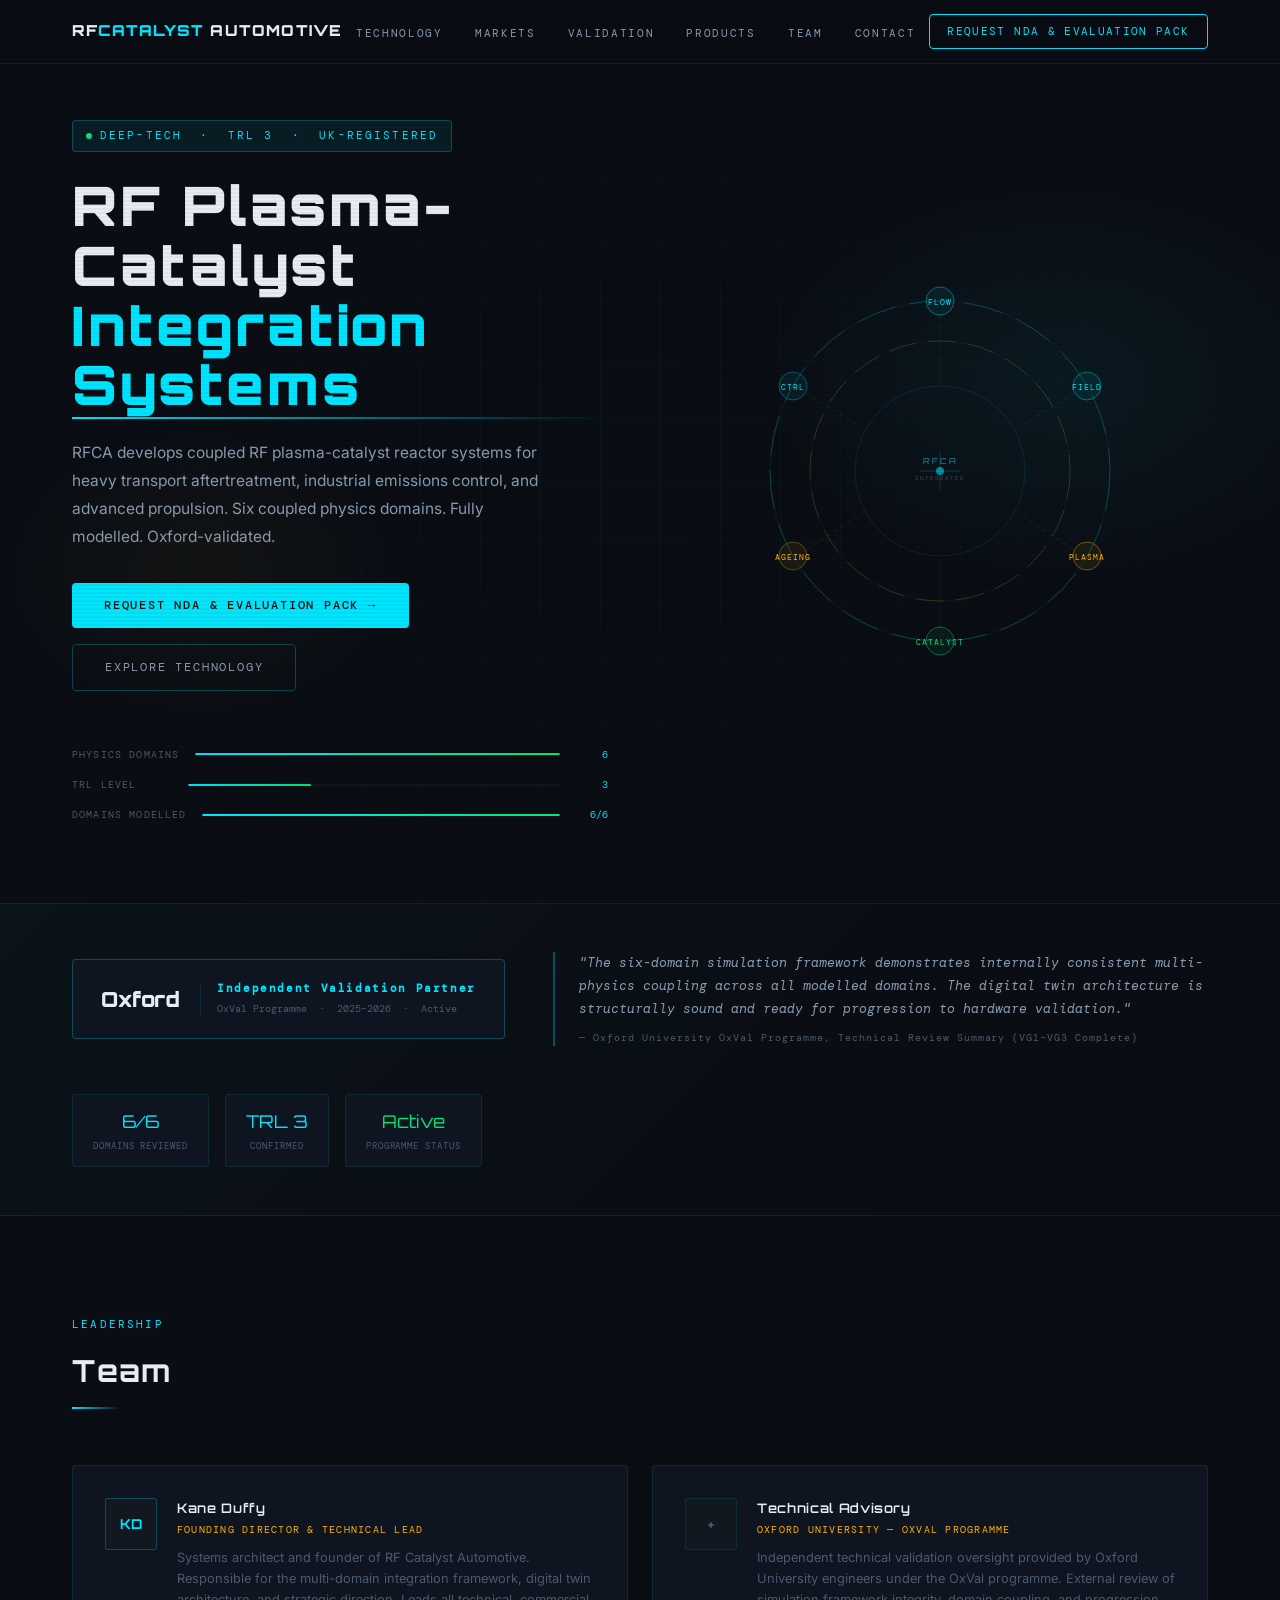
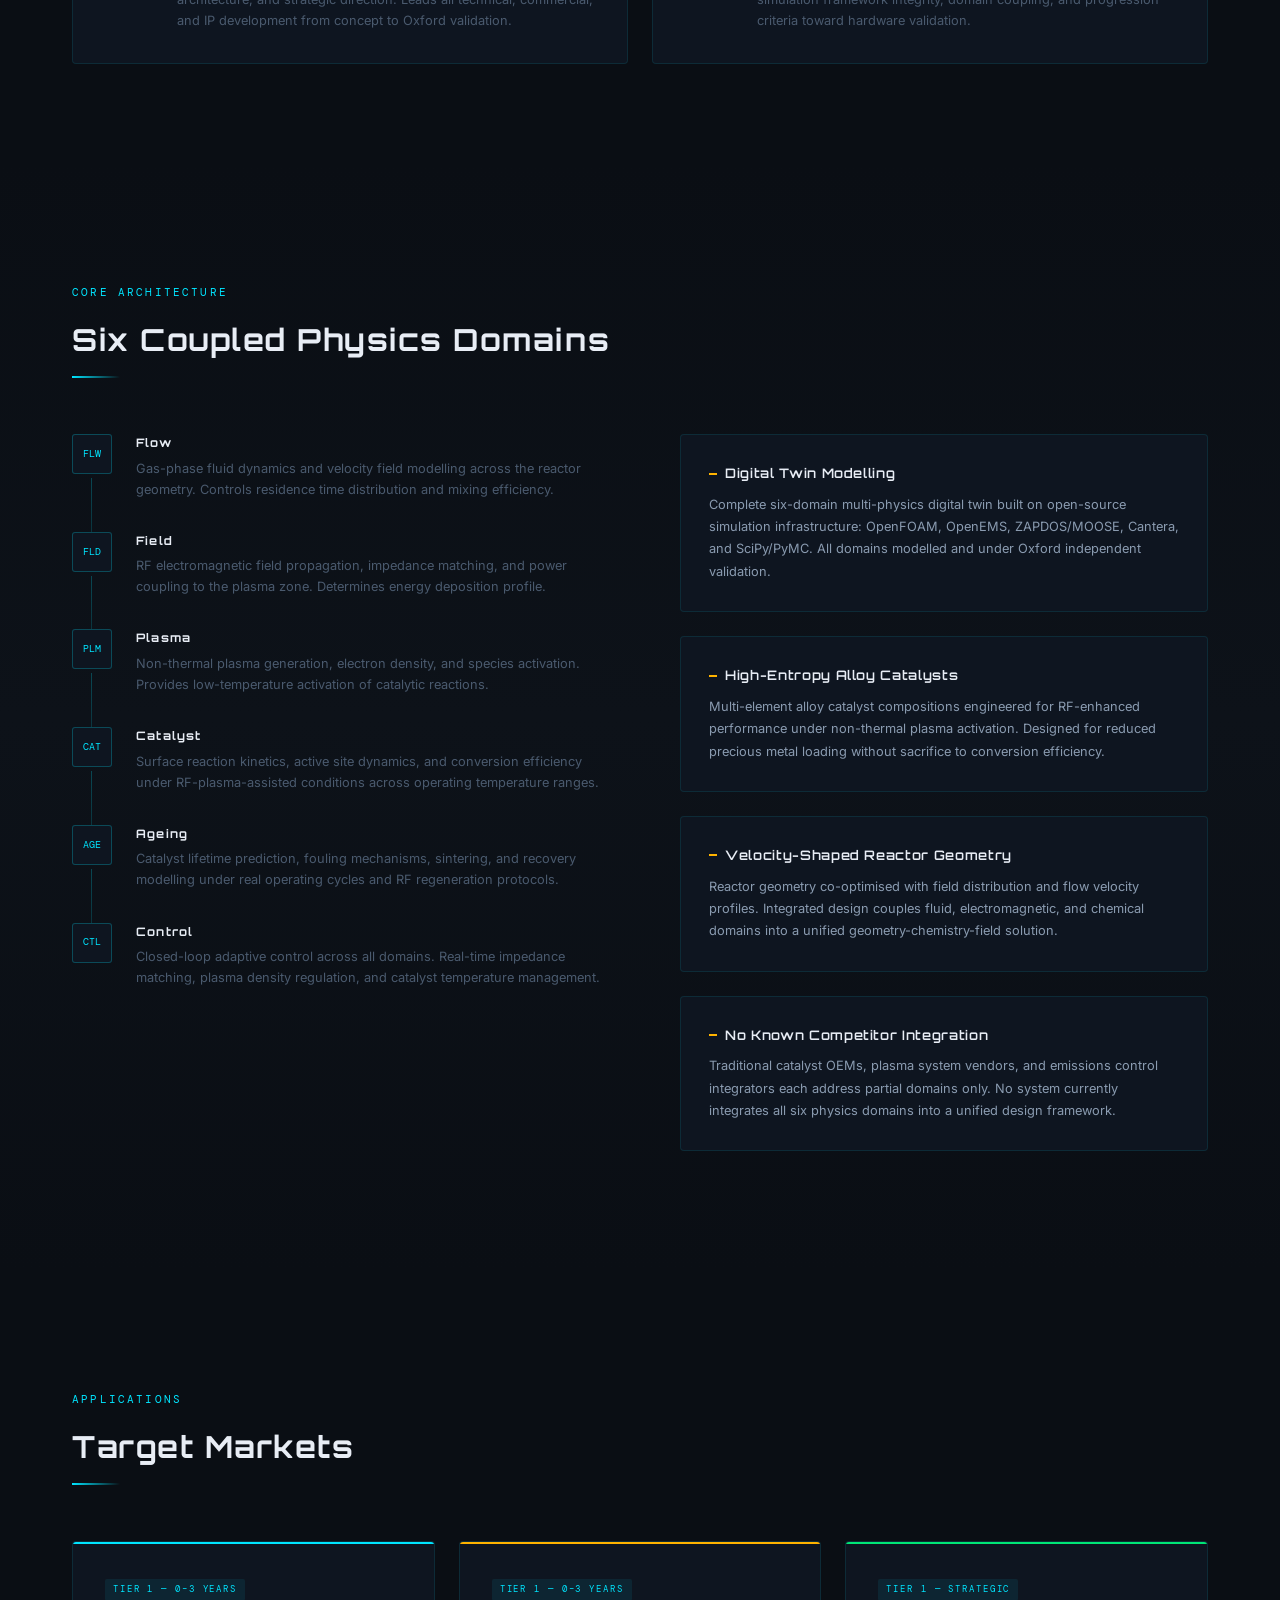
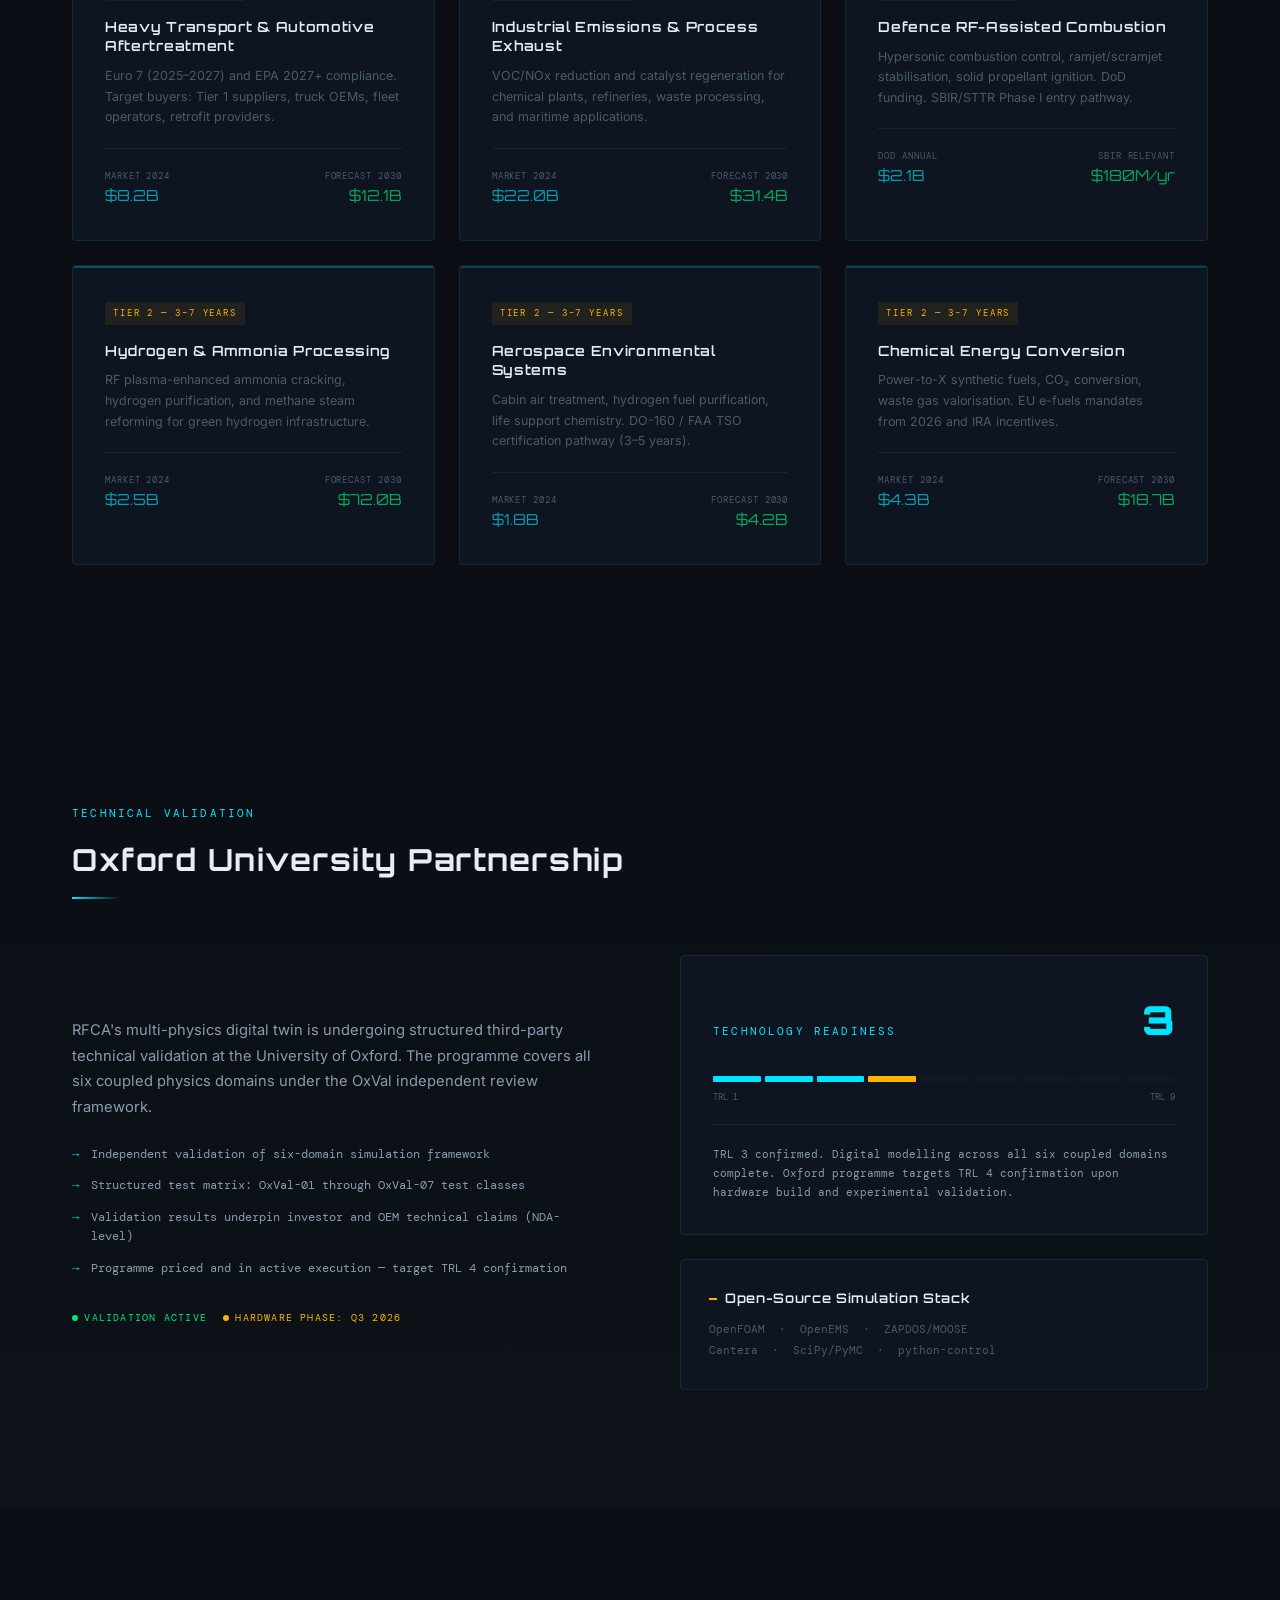
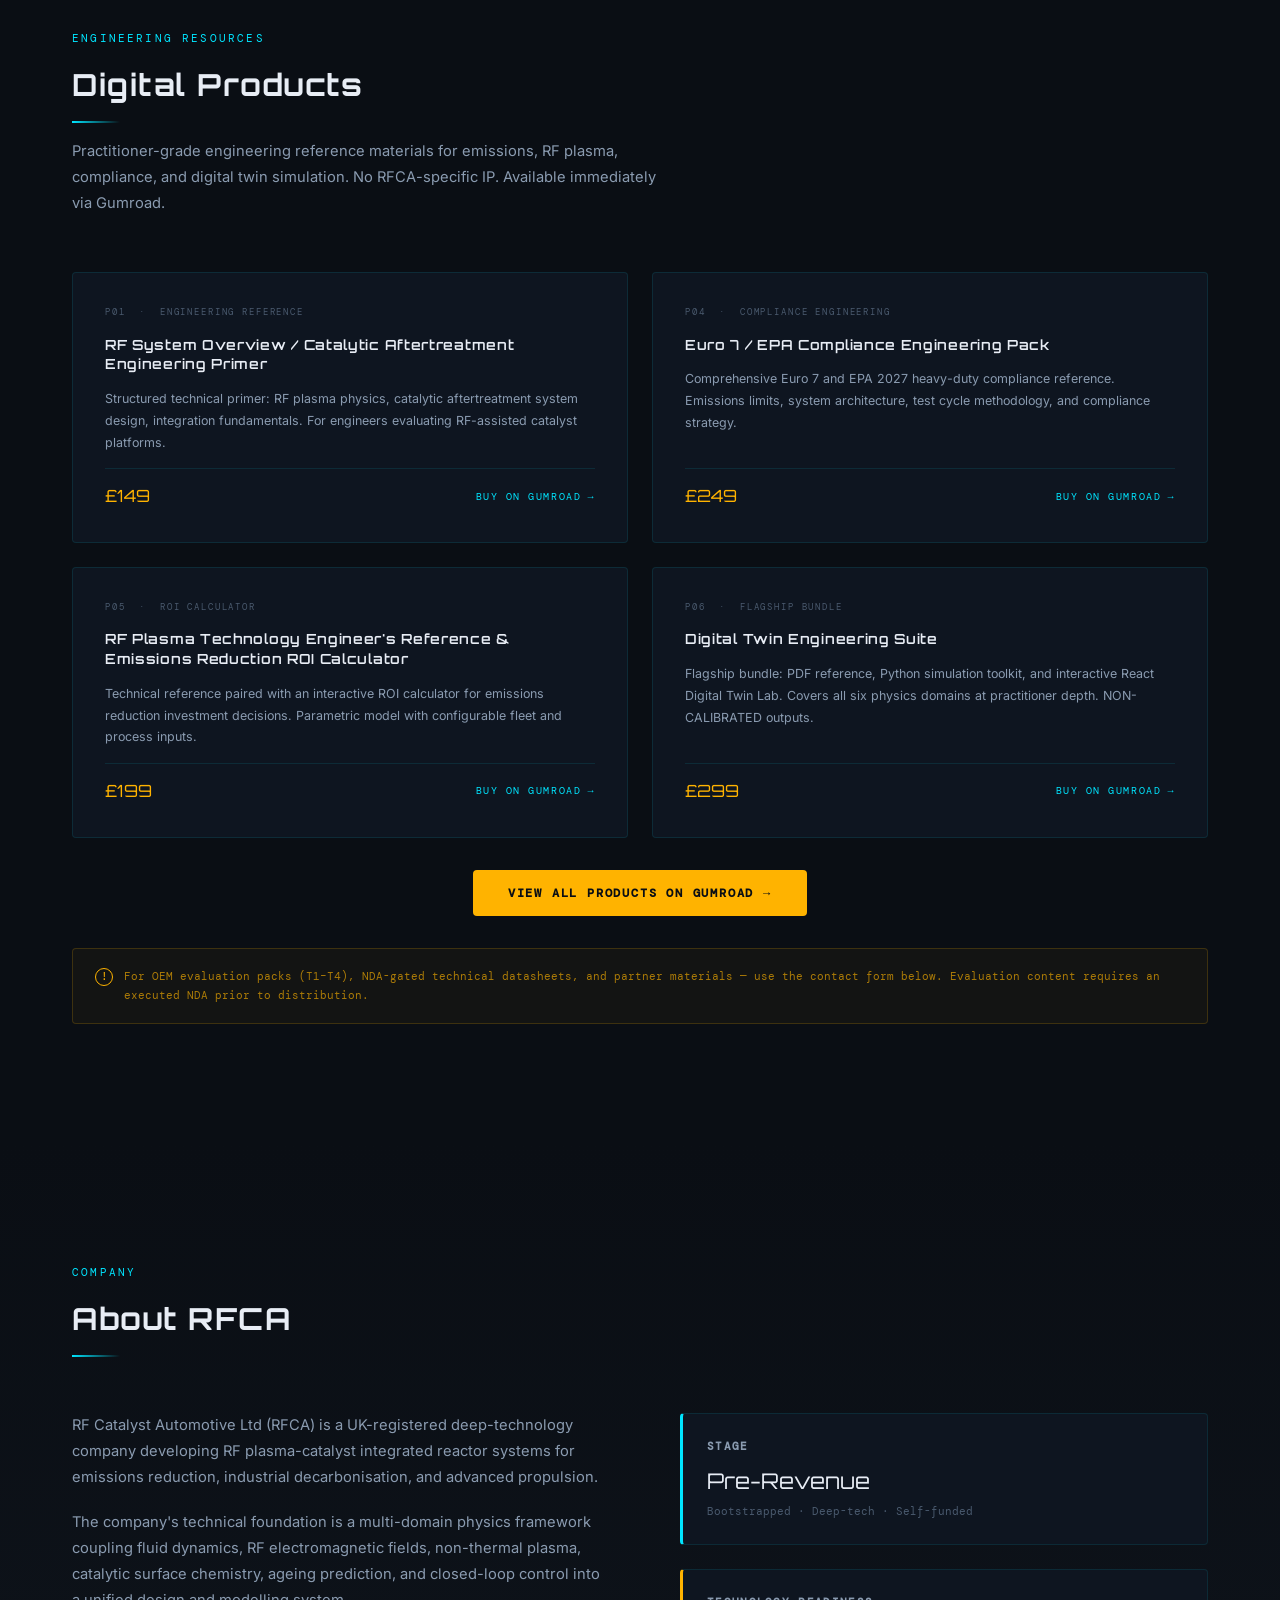
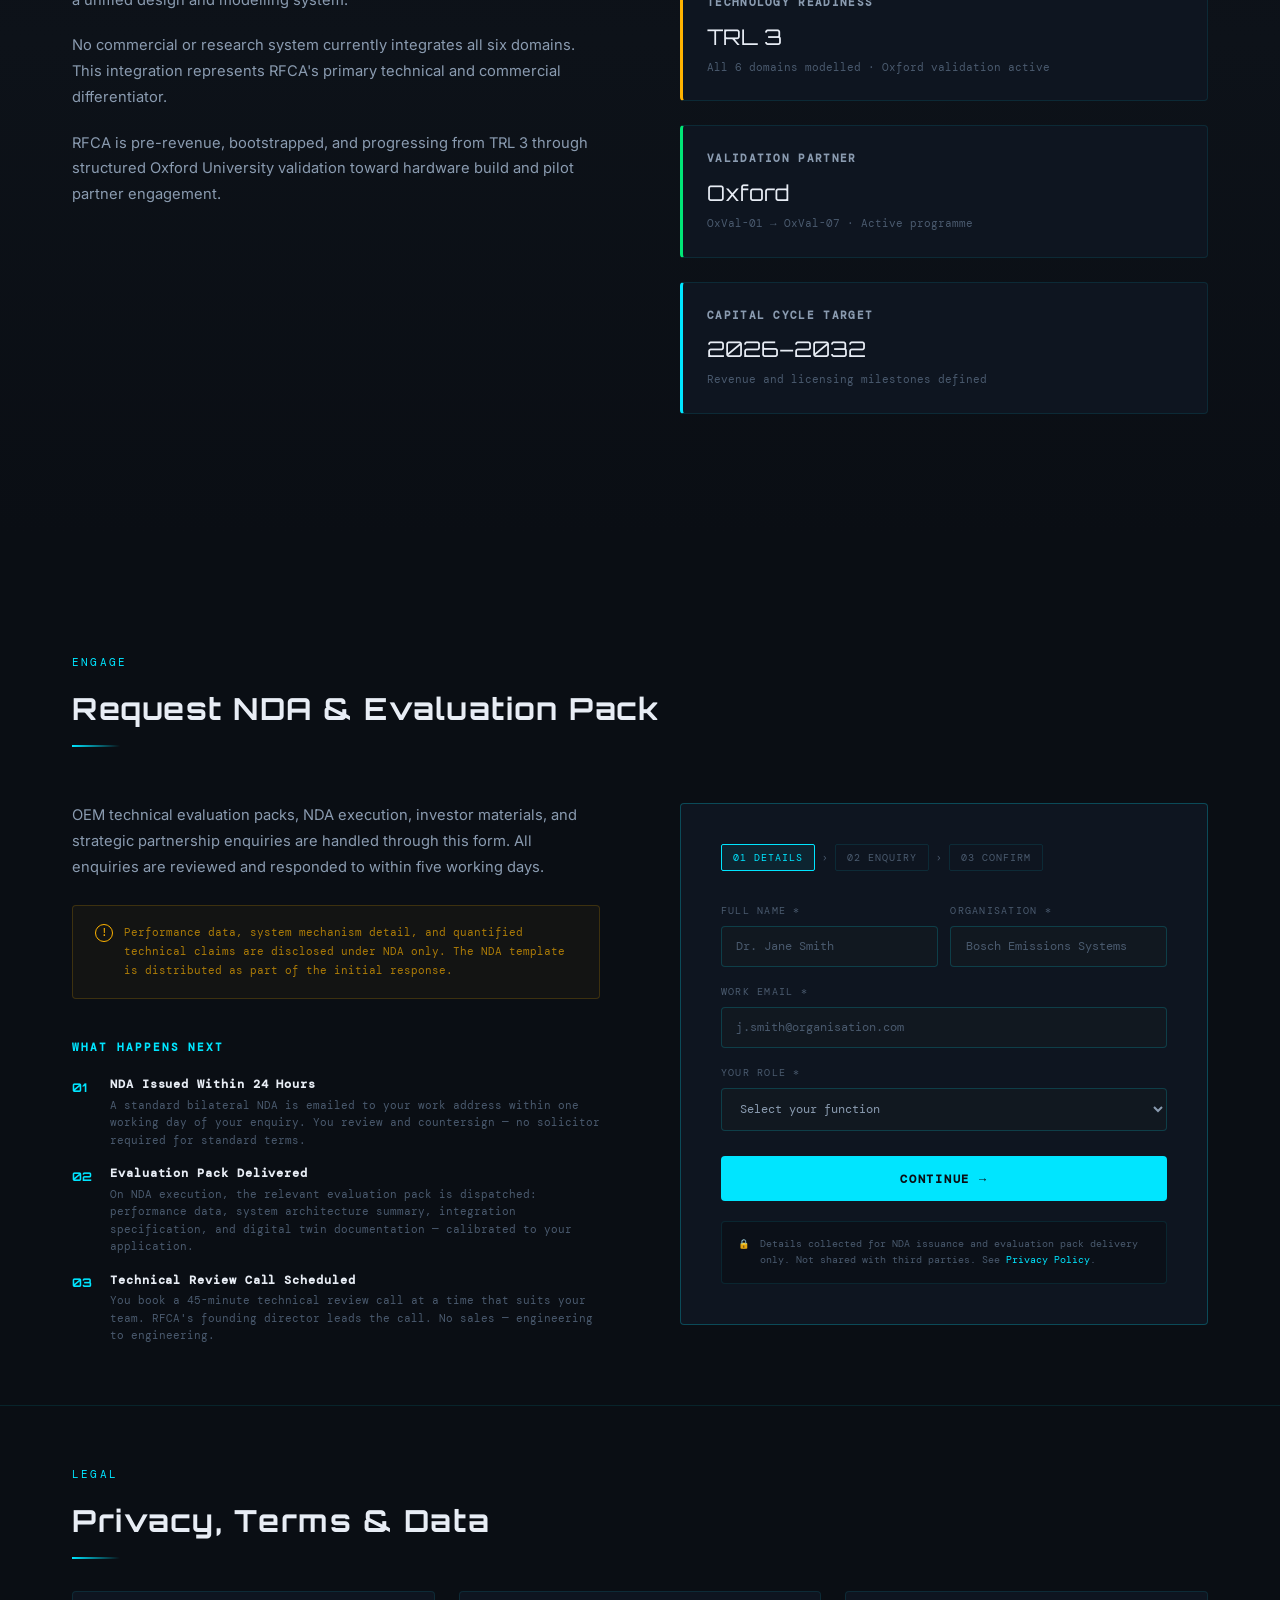
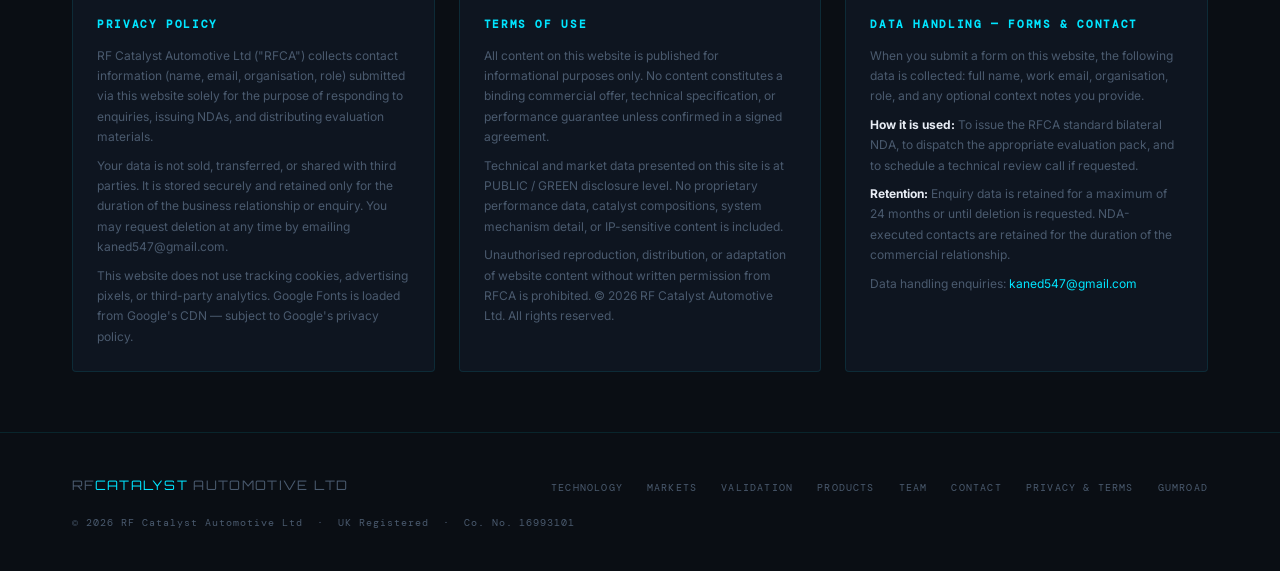
==== commit 8aed22ce: "Add files via upload" ====
--- a/index.html
+++ b/index.html
@@ -3,17 +3,16 @@
 <head>
   <meta charset="UTF-8" />
   <meta name="viewport" content="width=device-width, initial-scale=1.0" />
-  <meta name="description" content="RF Catalyst Automotive (RFCA) develops RF plasma-catalyst integrated systems for emissions reduction and industrial decarbonisation. Deep-tech. TRL 3. Oxford-validated." />
-  <meta name="keywords" content="RF plasma catalyst, emissions reduction, aftertreatment, Euro 7, EPA 2027, industrial decarbonisation, deep tech, digital twin" />
+  <meta name="description" content="RF Catalyst Automotive (RFCA) develops RF plasma-catalyst integrated systems for emissions reduction and industrial decarbonisation. TRL 3. Oxford-validated. Request NDA &amp; Evaluation Pack." />
+  <meta name="keywords" content="RF plasma catalyst, emissions reduction, aftertreatment, Euro 7, EPA 2027, industrial decarbonisation, deep tech, digital twin, NDA evaluation" />
   <meta name="robots" content="index, follow" />
   <meta property="og:title" content="RF Catalyst Automotive — RF Plasma-Catalyst Systems" />
-  <meta property="og:description" content="Integrated RF plasma-catalyst systems for heavy transport, industrial emissions, and advanced propulsion." />
+  <meta property="og:description" content="Integrated RF plasma-catalyst systems for heavy transport, industrial emissions, and advanced propulsion. Request NDA & Evaluation Pack." />
   <meta property="og:type" content="website" />
   <meta property="og:url" content="https://rfcatalyst.com" />
   <link rel="canonical" href="https://rfcatalyst.com" />
   <title>RF Catalyst Automotive | RF Plasma-Catalyst Systems</title>
 
-  <!-- Schema.org structured data -->
   <script type="application/ld+json">
   {
     "@context": "https://schema.org",
@@ -23,1141 +22,486 @@
     "description": "Deep-tech company developing RF plasma-catalyst integrated systems for emissions reduction and industrial decarbonisation.",
     "url": "https://rfcatalyst.com",
     "foundingDate": "2024",
-    "industry": ["Emissions Control", "Advanced Propulsion", "Industrial Decarbonisation"],
-    "knowsAbout": ["RF Plasma", "Catalyst Systems", "Digital Twin Modelling", "High-Entropy Alloys", "Emissions Aftertreatment"]
+    "contactPoint": { "@type": "ContactPoint", "email": "kaned547@gmail.com", "contactType": "technical" }
   }
   </script>
 
-  <!-- Fonts -->
   <link rel="preconnect" href="https://fonts.googleapis.com" />
   <link rel="preconnect" href="https://fonts.gstatic.com" crossorigin />
   <link href="https://fonts.googleapis.com/css2?family=Orbitron:wght@400;600;700;900&family=DM+Mono:ital,wght@0,300;0,400;0,500;1,300&family=Inter:wght@300;400;500&display=swap" rel="stylesheet" />
 
   <style>
-    /* ================================================================
+    /* ====================================================
        RFCA DESIGN SYSTEM
-       ================================================================ */
+    ==================================================== */
     :root {
-      --bg:           #0A0E14;
-      --bg-2:         #0D1219;
-      --bg-3:         #111820;
-      --bg-card:      #0E1520;
-      --border:       rgba(0,229,255,0.12);
-      --border-mid:   rgba(0,229,255,0.25);
-      --cyan:         #00E5FF;
-      --cyan-dim:     rgba(0,229,255,0.65);
-      --cyan-faint:   rgba(0,229,255,0.08);
-      --amber:        #FFB300;
-      --amber-dim:    rgba(255,179,0,0.65);
-      --green:        #00E676;
-      --green-dim:    rgba(0,230,118,0.7);
-      --red-dim:      rgba(255,82,82,0.8);
-      --text-primary: #E8EDF5;
-      --text-mid:     #8A9BB0;
-      --text-dim:     #4A5A6E;
-      --font-display: 'Orbitron', sans-serif;
-      --font-mono:    'DM Mono', monospace;
-      --font-body:    'Inter', sans-serif;
+      --bg:          #0A0E14;
+      --bg-2:        #0D1219;
+      --bg-3:        #111820;
+      --bg-card:     #0E1520;
+      --border:      rgba(0,229,255,0.10);
+      --border-mid:  rgba(0,229,255,0.25);
+      --border-form: rgba(0,229,255,0.18);
+      --cyan:        #00E5FF;
+      --cyan-dim:    rgba(0,229,255,0.65);
+      --cyan-faint:  rgba(0,229,255,0.07);
+      --amber:       #FFB300;
+      --amber-dim:   rgba(255,179,0,0.65);
+      --green:       #00E676;
+      --green-dim:   rgba(0,230,118,0.7);
+      --text-p:      #E8EDF5;
+      --text-mid:    #8A9BB0;
+      --text-dim:    #4A5A6E;
+      --font-d:      'Orbitron', sans-serif;
+      --font-m:      'DM Mono', monospace;
+      --font-b:      'Inter', sans-serif;
+      --rad:         4px;
     }
 
     *, *::before, *::after { box-sizing: border-box; margin: 0; padding: 0; }
-
-    html {
-      scroll-behavior: smooth;
-      font-size: 16px;
-    }
-
-    body {
-      background: var(--bg);
-      color: var(--text-primary);
-      font-family: var(--font-body);
-      line-height: 1.6;
-      overflow-x: hidden;
-    }
-
-    /* ── CRT scan-line overlay ── */
+    html { scroll-behavior: smooth; font-size: 16px; }
+    body { background: var(--bg); color: var(--text-p); font-family: var(--font-b); line-height: 1.6; overflow-x: hidden; }
+
+    /* CRT scan lines */
     body::before {
-      content: '';
-      position: fixed;
-      inset: 0;
-      background: repeating-linear-gradient(
-        0deg,
-        transparent,
-        transparent 2px,
-        rgba(0,0,0,0.04) 2px,
-        rgba(0,0,0,0.04) 4px
-      );
-      pointer-events: none;
-      z-index: 9999;
-    }
-
-    /* ── Grid noise texture ── */
-    body::after {
-      content: '';
-      position: fixed;
-      inset: 0;
-      background-image: url("data:image/svg+xml,%3Csvg viewBox='0 0 256 256' xmlns='http://www.w3.org/2000/svg'%3E%3Cfilter id='n'%3E%3CfeTurbulence type='fractalNoise' baseFrequency='0.9' numOctaves='4' stitchTiles='stitch'/%3E%3C/filter%3E%3Crect width='100%25' height='100%25' filter='url(%23n)' opacity='0.03'/%3E%3C/svg%3E");
-      pointer-events: none;
-      z-index: 9998;
-      opacity: 0.4;
-    }
-
-    /* ================================================================
-       TYPOGRAPHY
-       ================================================================ */
-    h1, h2, h3, h4 { font-family: var(--font-display); letter-spacing: 0.05em; }
-    h1 { font-size: clamp(2rem, 5vw, 3.5rem); font-weight: 900; line-height: 1.1; }
-    h2 { font-size: clamp(1.4rem, 3vw, 2rem); font-weight: 700; }
-    h3 { font-size: clamp(1rem, 2vw, 1.25rem); font-weight: 600; }
-    h4 { font-size: 0.85rem; font-weight: 600; letter-spacing: 0.12em; }
-
-    p { color: var(--text-mid); line-height: 1.75; font-size: 0.95rem; }
-
-    .mono { font-family: var(--font-mono); }
-    .label {
-      font-family: var(--font-mono);
-      font-size: 0.7rem;
-      letter-spacing: 0.2em;
-      text-transform: uppercase;
-      color: var(--cyan);
-    }
-
-    a { color: var(--cyan); text-decoration: none; transition: opacity 0.2s; }
-    a:hover { opacity: 0.75; }
-
-    /* ================================================================
-       LAYOUT
-       ================================================================ */
-    .container {
-      max-width: 1200px;
-      margin: 0 auto;
-      padding: 0 2rem;
-    }
-
+      content: ''; position: fixed; inset: 0; z-index: 9999; pointer-events: none;
+      background: repeating-linear-gradient(0deg,transparent,transparent 2px,rgba(0,0,0,0.035) 2px,rgba(0,0,0,0.035) 4px);
+    }
+
+    /* ---- Typography ---- */
+    h1,h2,h3,h4 { font-family: var(--font-d); letter-spacing: 0.05em; }
+    h1 { font-size: clamp(1.9rem,5vw,3.4rem); font-weight: 900; line-height: 1.1; }
+    h2 { font-size: clamp(1.3rem,3vw,1.9rem); font-weight: 700; }
+    h3 { font-size: clamp(0.95rem,2vw,1.15rem); font-weight: 600; }
+    p  { color: var(--text-mid); line-height: 1.75; font-size: 0.92rem; }
+    a  { color: var(--cyan); text-decoration: none; transition: opacity .2s; }
+    a:hover { opacity: .72; }
+    .mono  { font-family: var(--font-m); }
+    .label { font-family: var(--font-m); font-size: 0.68rem; letter-spacing: .2em; text-transform: uppercase; color: var(--cyan); }
+
+    /* ---- Layout ---- */
+    .container { max-width: 1200px; margin: 0 auto; padding: 0 2rem; }
     section { position: relative; }
 
-    /* ================================================================
+    /* ====================================================
        NAV
-       ================================================================ */
+    ==================================================== */
     nav {
-      position: fixed;
-      top: 0; left: 0; right: 0;
-      z-index: 100;
-      background: rgba(10,14,20,0.88);
-      backdrop-filter: blur(12px);
+      position: fixed; top:0; left:0; right:0; z-index:200; height:64px;
+      background: rgba(10,14,20,.88); backdrop-filter:blur(14px);
       border-bottom: 1px solid var(--border);
-      height: 64px;
-    }
-
-    .nav-inner {
-      max-width: 1200px;
-      margin: 0 auto;
-      padding: 0 2rem;
-      height: 100%;
-      display: flex;
-      align-items: center;
-      justify-content: space-between;
-    }
-
-    .nav-logo {
-      font-family: var(--font-display);
-      font-weight: 900;
-      font-size: 1rem;
-      letter-spacing: 0.08em;
-      color: var(--text-primary);
-    }
-
-    .nav-logo span { color: var(--cyan); }
-
-    .nav-links {
-      display: flex;
-      gap: 2rem;
-      list-style: none;
-    }
-
-    .nav-links a {
-      font-family: var(--font-mono);
-      font-size: 0.72rem;
-      letter-spacing: 0.15em;
-      text-transform: uppercase;
-      color: var(--text-mid);
-      transition: color 0.2s;
-    }
-
-    .nav-links a:hover { color: var(--cyan); opacity: 1; }
-
+      transition: background .3s;
+    }
+    .nav-inner { max-width:1200px; margin:0 auto; padding:0 2rem; height:100%; display:flex; align-items:center; justify-content:space-between; }
+    .nav-logo  { font-family:var(--font-d); font-weight:900; font-size:.95rem; letter-spacing:.08em; color:var(--text-p); }
+    .nav-logo span { color:var(--cyan); }
+    .nav-links { display:flex; gap:2rem; list-style:none; }
+    .nav-links a { font-family:var(--font-m); font-size:.7rem; letter-spacing:.15em; text-transform:uppercase; color:var(--text-mid); transition:color .2s; }
+    .nav-links a:hover { color:var(--cyan); opacity:1; }
     .nav-cta {
-      font-family: var(--font-mono);
-      font-size: 0.72rem;
-      letter-spacing: 0.12em;
-      text-transform: uppercase;
-      padding: 0.5rem 1.2rem;
-      border: 1px solid var(--cyan);
-      color: var(--cyan);
-      border-radius: 2px;
-      transition: background 0.2s, color 0.2s;
-    }
-
-    .nav-cta:hover {
-      background: var(--cyan);
-      color: var(--bg);
-      opacity: 1;
-    }
-
-    /* ── Mobile hamburger ── */
-    .nav-toggle {
-      display: none;
-      flex-direction: column;
-      gap: 5px;
-      cursor: pointer;
-      background: none;
-      border: none;
-      padding: 4px;
-    }
-
-    .nav-toggle span {
-      display: block;
-      width: 22px;
-      height: 2px;
-      background: var(--text-mid);
-      transition: all 0.3s;
-    }
-
-    /* ================================================================
+      font-family:var(--font-m); font-size:.7rem; letter-spacing:.12em; text-transform:uppercase;
+      padding:.5rem 1.1rem; border:1px solid var(--cyan); color:var(--cyan); border-radius:var(--rad);
+      transition:background .2s,color .2s; white-space:nowrap;
+    }
+    .nav-cta:hover { background:var(--cyan); color:var(--bg); opacity:1; }
+    .nav-toggle { display:none; flex-direction:column; gap:5px; cursor:pointer; background:none; border:none; padding:4px; }
+    .nav-toggle span { display:block; width:22px; height:2px; background:var(--text-mid); transition:all .3s; }
+
+    /* ====================================================
        HERO
-       ================================================================ */
-    #hero {
-      min-height: 100vh;
-      display: flex;
-      align-items: center;
-      padding: 120px 0 80px;
-      overflow: hidden;
-    }
-
-    .hero-grid {
-      display: grid;
-      grid-template-columns: 1fr 1fr;
-      gap: 4rem;
-      align-items: center;
-    }
+    ==================================================== */
+    #hero { min-height:100vh; display:flex; align-items:center; padding:120px 0 80px; overflow:hidden; }
+    .hero-bg { position:absolute; inset:0; pointer-events:none; overflow:hidden; }
+    .hero-bg-grid {
+      position:absolute; inset:0; opacity:.35;
+      background-image: linear-gradient(var(--border) 1px,transparent 1px), linear-gradient(90deg,var(--border) 1px,transparent 1px);
+      background-size: 60px 60px;
+      mask-image: radial-gradient(ellipse 80% 80% at 50% 50%,black 0%,transparent 75%);
+    }
+    .hero-glow  { position:absolute; width:600px; height:400px; background:radial-gradient(ellipse,rgba(0,229,255,.055) 0%,transparent 70%); top:20%; right:-80px; }
+    .hero-glow-2{ position:absolute; width:400px; height:300px; background:radial-gradient(ellipse,rgba(255,179,0,.035) 0%,transparent 70%); bottom:20%; left:0; }
+
+    .hero-grid { display:grid; grid-template-columns:1fr 1fr; gap:4rem; align-items:center; }
 
     .hero-tag {
-      display: inline-flex;
-      align-items: center;
-      gap: 0.5rem;
-      font-family: var(--font-mono);
-      font-size: 0.68rem;
-      letter-spacing: 0.2em;
-      text-transform: uppercase;
-      color: var(--cyan);
-      border: 1px solid var(--border-mid);
-      padding: 0.4rem 0.8rem;
-      border-radius: 2px;
-      margin-bottom: 1.5rem;
-      background: var(--cyan-faint);
-    }
-
-    .hero-tag::before {
-      content: '';
-      width: 6px; height: 6px;
-      background: var(--green);
-      border-radius: 50%;
-      animation: pulse 2s ease-in-out infinite;
-    }
-
-    @keyframes pulse {
-      0%, 100% { opacity: 1; transform: scale(1); }
-      50% { opacity: 0.4; transform: scale(0.8); }
-    }
-
-    .hero-title {
-      margin-bottom: 1.5rem;
-    }
-
-    .hero-title .line-1 { color: var(--text-primary); }
-    .hero-title .line-2 {
-      color: var(--cyan);
-      display: block;
-      position: relative;
-    }
-
-    .hero-title .line-2::after {
-      content: '';
-      position: absolute;
-      bottom: -4px; left: 0;
-      width: 100%; height: 2px;
-      background: linear-gradient(90deg, var(--cyan), transparent);
-    }
-
-    .hero-desc {
-      font-size: 1rem;
-      line-height: 1.8;
-      color: var(--text-mid);
-      margin-bottom: 2.5rem;
-      max-width: 480px;
-    }
-
-    .hero-actions {
-      display: flex;
-      gap: 1rem;
-      flex-wrap: wrap;
-    }
-
-    .btn-primary {
-      font-family: var(--font-mono);
-      font-size: 0.75rem;
-      letter-spacing: 0.15em;
-      text-transform: uppercase;
-      padding: 0.85rem 2rem;
-      background: var(--cyan);
-      color: var(--bg);
-      border: none;
-      border-radius: 2px;
-      cursor: pointer;
-      font-weight: 500;
-      transition: all 0.2s;
-      display: inline-block;
-    }
-
-    .btn-primary:hover {
-      background: var(--text-primary);
-      opacity: 1;
-      transform: translateY(-1px);
-    }
-
-    .btn-secondary {
-      font-family: var(--font-mono);
-      font-size: 0.75rem;
-      letter-spacing: 0.15em;
-      text-transform: uppercase;
-      padding: 0.85rem 2rem;
-      background: transparent;
-      color: var(--text-mid);
-      border: 1px solid var(--border-mid);
-      border-radius: 2px;
-      cursor: pointer;
-      transition: all 0.2s;
-      display: inline-block;
-    }
-
-    .btn-secondary:hover {
-      color: var(--text-primary);
-      border-color: var(--text-mid);
-      opacity: 1;
-    }
-
-    /* ── Hero visual: 6-domain ring diagram ── */
-    .hero-visual {
-      position: relative;
-      display: flex;
-      align-items: center;
-      justify-content: center;
-      height: 480px;
-    }
-
-    .domain-ring {
-      position: relative;
-      width: 380px;
-      height: 380px;
-    }
-
-    .ring-svg {
-      width: 100%;
-      height: 100%;
-      animation: rotate-slow 40s linear infinite;
-    }
-
-    @keyframes rotate-slow {
-      from { transform: rotate(0deg); }
-      to { transform: rotate(360deg); }
-    }
-
-    .ring-center {
-      position: absolute;
-      inset: 0;
-      display: flex;
-      flex-direction: column;
-      align-items: center;
-      justify-content: center;
-    }
-
-    .ring-center-label {
-      font-family: var(--font-display);
-      font-size: 0.7rem;
-      letter-spacing: 0.2em;
-      color: var(--cyan);
-      text-transform: uppercase;
-    }
-
-    .ring-center-sub {
-      font-family: var(--font-mono);
-      font-size: 0.6rem;
-      color: var(--text-dim);
-      letter-spacing: 0.15em;
-      margin-top: 0.3rem;
-    }
-
-    .domain-node {
-      position: absolute;
-      font-family: var(--font-mono);
-      font-size: 0.62rem;
-      letter-spacing: 0.12em;
-      text-transform: uppercase;
-      color: var(--cyan-dim);
-      text-align: center;
-      pointer-events: none;
-    }
-
-    .hero-stats {
-      display: flex;
-      flex-direction: column;
-      gap: 1rem;
-      margin-top: 2.5rem;
-    }
-
-    .stat-row {
-      display: flex;
-      align-items: center;
-      gap: 1rem;
-    }
-
-    .stat-bar-wrap {
-      flex: 1;
-      height: 2px;
-      background: var(--bg-3);
-      border-radius: 1px;
-      overflow: hidden;
-    }
-
-    .stat-bar {
-      height: 100%;
-      background: linear-gradient(90deg, var(--cyan), var(--green));
-      border-radius: 1px;
-      transition: width 1.5s ease;
-    }
-
-    .stat-label {
-      font-family: var(--font-mono);
-      font-size: 0.62rem;
-      letter-spacing: 0.12em;
-      color: var(--text-dim);
-      min-width: 100px;
-      text-transform: uppercase;
-    }
-
-    .stat-value {
-      font-family: var(--font-mono);
-      font-size: 0.62rem;
-      color: var(--cyan);
-      min-width: 32px;
-      text-align: right;
-    }
-
-    /* ================================================================
+      display:inline-flex; align-items:center; gap:.5rem;
+      font-family:var(--font-m); font-size:.67rem; letter-spacing:.2em; text-transform:uppercase;
+      color:var(--cyan); border:1px solid var(--border-mid); padding:.4rem .8rem; border-radius:var(--rad);
+      margin-bottom:1.5rem; background:var(--cyan-faint);
+    }
+    .hero-tag .pulse { width:6px; height:6px; background:var(--green); border-radius:50%; animation:pulse 2s ease-in-out infinite; }
+    @keyframes pulse { 0%,100%{opacity:1;transform:scale(1)} 50%{opacity:.4;transform:scale(.8)} }
+
+    .hero-title { margin-bottom:1.5rem; }
+    .hero-title .l1 { color:var(--text-p); }
+    .hero-title .l2 { color:var(--cyan); display:block; position:relative; }
+    .hero-title .l2::after { content:''; position:absolute; bottom:-4px; left:0; width:100%; height:2px; background:linear-gradient(90deg,var(--cyan),transparent); }
+
+    .hero-desc { font-size:.97rem; line-height:1.8; color:var(--text-mid); margin-bottom:2rem; max-width:480px; }
+
+    /* -- Hero lead capture -- */
+    .hero-cta-wrap { display:flex; flex-direction:column; gap:1rem; }
+    .hero-cta-primary {
+      font-family:var(--font-m); font-size:.75rem; letter-spacing:.15em; text-transform:uppercase;
+      padding:.9rem 2rem; background:var(--cyan); color:var(--bg); border:none; border-radius:var(--rad);
+      cursor:pointer; font-weight:500; transition:all .2s; display:inline-flex; align-items:center; gap:.5rem;
+    }
+    .hero-cta-primary:hover { background:var(--text-p); transform:translateY(-1px); }
+    .hero-cta-secondary {
+      font-family:var(--font-m); font-size:.75rem; letter-spacing:.15em; text-transform:uppercase;
+      padding:.9rem 2rem; background:transparent; color:var(--text-mid); border:1px solid var(--border-mid);
+      border-radius:var(--rad); cursor:pointer; transition:all .2s; display:inline-block;
+    }
+    .hero-cta-secondary:hover { color:var(--text-p); border-color:var(--text-mid); }
+
+    /* Inline lead capture that expands */
+    #hero-capture { max-height:0; overflow:hidden; transition:max-height .5s ease, opacity .4s ease; opacity:0; }
+    #hero-capture.open { max-height:200px; opacity:1; }
+    .capture-form {
+      display:flex; flex-wrap:wrap; gap:.6rem; align-items:stretch;
+      background:var(--bg-card); border:1px solid var(--border-mid); border-radius:var(--rad);
+      padding:1rem 1.25rem;
+    }
+    .capture-form input, .capture-form select {
+      flex:1; min-width:160px; background:var(--bg-3); border:1px solid var(--border-form);
+      color:var(--text-p); font-family:var(--font-m); font-size:.72rem; padding:.65rem .9rem;
+      border-radius:var(--rad); outline:none; transition:border-color .2s;
+    }
+    .capture-form input::placeholder { color:var(--text-dim); }
+    .capture-form input:focus, .capture-form select:focus { border-color:var(--cyan); }
+    .capture-form select { color:var(--text-mid); cursor:pointer; }
+    .capture-form select option { background:var(--bg-3); }
+    .capture-submit {
+      font-family:var(--font-m); font-size:.68rem; letter-spacing:.15em; text-transform:uppercase;
+      padding:.65rem 1.4rem; background:var(--cyan); color:var(--bg); border:none; border-radius:var(--rad);
+      cursor:pointer; transition:background .2s; white-space:nowrap; font-weight:500;
+    }
+    .capture-submit:hover { background:var(--text-p); }
+    .capture-note { font-family:var(--font-m); font-size:.6rem; color:var(--text-dim); width:100%; letter-spacing:.08em; }
+
+    /* Hero stats */
+    .hero-stats { display:flex; flex-direction:column; gap:.9rem; margin-top:2.5rem; }
+    .stat-row  { display:flex; align-items:center; gap:1rem; }
+    .stat-bar-wrap { flex:1; height:2px; background:var(--bg-3); border-radius:1px; overflow:hidden; }
+    .stat-bar  { height:100%; background:linear-gradient(90deg,var(--cyan),var(--green)); border-radius:1px; transition:width 1.5s ease; }
+    .stat-label{ font-family:var(--font-m); font-size:.6rem; letter-spacing:.12em; color:var(--text-dim); min-width:100px; text-transform:uppercase; }
+    .stat-value{ font-family:var(--font-m); font-size:.62rem; color:var(--cyan); min-width:32px; text-align:right; }
+
+    /* Hero visual */
+    .hero-visual { position:relative; display:flex; align-items:center; justify-content:center; height:480px; }
+    .domain-ring { position:relative; width:380px; height:380px; }
+    .ring-svg { width:100%; height:100%; animation:rotate-slow 40s linear infinite; }
+    @keyframes rotate-slow { from{transform:rotate(0deg)} to{transform:rotate(360deg)} }
+
+    /* ====================================================
        SECTION COMMON
-       ================================================================ */
-    .section-header {
-      margin-bottom: 4rem;
-    }
-
-    .section-header .label {
-      display: block;
-      margin-bottom: 1rem;
-    }
-
-    .section-divider {
-      width: 48px;
-      height: 2px;
-      background: linear-gradient(90deg, var(--cyan), transparent);
-      margin-top: 1rem;
-    }
-
-    /* ================================================================
-       TECHNOLOGY SECTION
-       ================================================================ */
-    #technology {
-      padding: 120px 0;
-      background: linear-gradient(180deg, var(--bg) 0%, var(--bg-2) 50%, var(--bg) 100%);
-    }
-
-    .tech-grid {
-      display: grid;
-      grid-template-columns: 1fr 1fr;
-      gap: 5rem;
-      align-items: start;
-    }
-
-    .domain-chain {
-      display: flex;
-      flex-direction: column;
-      gap: 0;
-    }
-
-    .domain-item {
-      display: flex;
-      gap: 1.5rem;
-      align-items: flex-start;
-      position: relative;
-    }
-
-    .domain-item:not(:last-child)::after {
-      content: '';
-      position: absolute;
-      left: 19px;
-      top: 44px;
-      width: 1px;
-      height: calc(100% - 4px);
-      background: linear-gradient(180deg, var(--border-mid), var(--border));
-    }
-
-    .domain-icon {
-      width: 40px;
-      height: 40px;
-      min-width: 40px;
-      border: 1px solid var(--border-mid);
-      background: var(--bg-card);
-      border-radius: 3px;
-      display: flex;
-      align-items: center;
-      justify-content: center;
-      font-family: var(--font-mono);
-      font-size: 0.65rem;
-      color: var(--cyan);
-      letter-spacing: 0.1em;
-      position: relative;
-      z-index: 1;
-    }
-
-    .domain-content {
-      padding-bottom: 2rem;
-      flex: 1;
-    }
-
-    .domain-content h4 {
-      font-family: var(--font-display);
-      font-size: 0.75rem;
-      color: var(--text-primary);
-      letter-spacing: 0.1em;
-      margin-bottom: 0.3rem;
-    }
-
-    .domain-content p {
-      font-size: 0.82rem;
-      color: var(--text-dim);
-      line-height: 1.65;
-    }
-
-    .tech-right {
-      display: flex;
-      flex-direction: column;
-      gap: 2rem;
-    }
-
-    .tech-card {
-      background: var(--bg-card);
-      border: 1px solid var(--border);
-      border-radius: 4px;
-      padding: 1.75rem;
-      transition: border-color 0.3s;
-    }
-
-    .tech-card:hover { border-color: var(--border-mid); }
-
-    .tech-card h3 {
-      font-size: 0.85rem;
-      color: var(--text-primary);
-      margin-bottom: 0.75rem;
-      display: flex;
-      align-items: center;
-      gap: 0.5rem;
-    }
-
-    .tech-card h3::before {
-      content: '';
-      width: 8px; height: 2px;
-      background: var(--amber);
-      flex-shrink: 0;
-    }
-
-    .tech-card p { font-size: 0.82rem; }
-
-    /* ================================================================
+    ==================================================== */
+    .section-header { margin-bottom:3.5rem; }
+    .section-header .label { display:block; margin-bottom:.8rem; }
+    .section-divider { width:48px; height:2px; background:linear-gradient(90deg,var(--cyan),transparent); margin-top:.8rem; }
+
+    /* ====================================================
+       OXFORD / VALIDATION BANNER
+    ==================================================== */
+    #oxford-banner {
+      padding:3rem 0;
+      border-top:1px solid var(--border);
+      border-bottom:1px solid var(--border);
+      background:linear-gradient(135deg,rgba(0,229,255,.025) 0%,transparent 60%);
+    }
+    .oxford-inner { display:flex; align-items:center; gap:3rem; flex-wrap:wrap; }
+    .oxford-badge {
+      display:flex; align-items:center; gap:1rem;
+      background:var(--bg-card); border:1px solid var(--border-mid);
+      border-radius:var(--rad); padding:1.25rem 1.75rem; flex-shrink:0;
+    }
+    .oxford-u { font-family:var(--font-d); font-size:1.3rem; font-weight:900; color:var(--text-p); border-right:1px solid var(--border); padding-right:1.25rem; }
+    .oxford-badge-text h4 { font-family:var(--font-m); font-size:.68rem; letter-spacing:.15em; color:var(--cyan); }
+    .oxford-badge-text p  { font-family:var(--font-m); font-size:.64rem; color:var(--text-dim); margin-top:.2rem; }
+    .oxford-quote {
+      flex:1; min-width:280px;
+      border-left:2px solid rgba(0,229,255,.3); padding-left:1.5rem;
+    }
+    .oxford-quote blockquote {
+      font-family:var(--font-m); font-size:.82rem; color:var(--text-mid); line-height:1.75;
+      font-style:italic;
+    }
+    .oxford-quote cite { display:block; margin-top:.6rem; font-family:var(--font-m); font-size:.62rem; color:var(--text-dim); letter-spacing:.1em; font-style:normal; }
+    .oxford-meta { display:flex; gap:1rem; flex-wrap:wrap; }
+    .oxford-stat {
+      background:var(--bg-card); border:1px solid var(--border); border-radius:var(--rad);
+      padding:.75rem 1.25rem; text-align:center;
+    }
+    .oxford-stat .val { font-family:var(--font-d); font-size:1.1rem; color:var(--cyan); }
+    .oxford-stat .lbl { font-family:var(--font-m); font-size:.58rem; color:var(--text-dim); letter-spacing:.1em; text-transform:uppercase; margin-top:.2rem; }
+
+    /* ====================================================
+       TEAM
+    ==================================================== */
+    #team { padding:100px 0; }
+    .team-grid { display:grid; grid-template-columns:repeat(auto-fit,minmax(300px,1fr)); gap:1.5rem; }
+    .team-card {
+      background:var(--bg-card); border:1px solid var(--border); border-radius:var(--rad);
+      padding:2rem; display:flex; gap:1.25rem; align-items:flex-start;
+      transition:border-color .3s;
+    }
+    .team-card:hover { border-color:var(--border-mid); }
+    .team-avatar {
+      width:52px; height:52px; min-width:52px; border-radius:3px;
+      background:var(--bg-3); border:1px solid var(--border-mid);
+      display:flex; align-items:center; justify-content:center;
+      font-family:var(--font-d); font-size:.85rem; color:var(--cyan); font-weight:700;
+    }
+    .team-info h3 { font-size:.82rem; color:var(--text-p); margin-bottom:.2rem; }
+    .team-role { font-family:var(--font-m); font-size:.65rem; color:var(--amber); letter-spacing:.12em; text-transform:uppercase; margin-bottom:.5rem; display:block; }
+    .team-bio { font-size:.8rem; color:var(--text-dim); line-height:1.65; }
+
+    /* ====================================================
+       TECHNOLOGY
+    ==================================================== */
+    #technology { padding:120px 0; background:linear-gradient(180deg,var(--bg) 0%,var(--bg-2) 50%,var(--bg) 100%); }
+    .tech-grid { display:grid; grid-template-columns:1fr 1fr; gap:5rem; align-items:start; }
+    .domain-chain { display:flex; flex-direction:column; }
+    .domain-item { display:flex; gap:1.5rem; align-items:flex-start; position:relative; }
+    .domain-item:not(:last-child)::after { content:''; position:absolute; left:19px; top:44px; width:1px; height:calc(100% - 4px); background:linear-gradient(180deg,var(--border-mid),var(--border)); }
+    .domain-icon { width:40px; height:40px; min-width:40px; border:1px solid var(--border-mid); background:var(--bg-card); border-radius:3px; display:flex; align-items:center; justify-content:center; font-family:var(--font-m); font-size:.63rem; color:var(--cyan); position:relative; z-index:1; }
+    .domain-content { padding-bottom:2rem; flex:1; }
+    .domain-content h4 { font-family:var(--font-d); font-size:.73rem; color:var(--text-p); letter-spacing:.1em; margin-bottom:.3rem; }
+    .domain-content p  { font-size:.8rem; color:var(--text-dim); line-height:1.65; }
+    .tech-right { display:flex; flex-direction:column; gap:1.5rem; }
+    .tech-card { background:var(--bg-card); border:1px solid var(--border); border-radius:var(--rad); padding:1.75rem; transition:border-color .3s; }
+    .tech-card:hover { border-color:var(--border-mid); }
+    .tech-card h3 { font-size:.82rem; color:var(--text-p); margin-bottom:.6rem; display:flex; align-items:center; gap:.5rem; }
+    .tech-card h3::before { content:''; width:8px; height:2px; background:var(--amber); flex-shrink:0; }
+    .tech-card p { font-size:.8rem; }
+
+    /* ====================================================
        MARKETS
-       ================================================================ */
-    #markets {
-      padding: 120px 0;
-    }
-
-    .markets-grid {
-      display: grid;
-      grid-template-columns: repeat(3, 1fr);
-      gap: 1.5rem;
-    }
-
+    ==================================================== */
+    #markets { padding:120px 0; }
+    .markets-grid { display:grid; grid-template-columns:repeat(3,1fr); gap:1.5rem; }
     .market-card {
-      background: var(--bg-card);
-      border: 1px solid var(--border);
-      border-radius: 4px;
-      padding: 2rem;
-      position: relative;
-      overflow: hidden;
-      transition: border-color 0.3s, transform 0.2s;
-    }
-
-    .market-card::before {
-      content: '';
-      position: absolute;
-      top: 0; left: 0; right: 0;
-      height: 2px;
-      background: var(--card-accent, var(--cyan));
-    }
-
-    .market-card:hover {
-      border-color: var(--border-mid);
-      transform: translateY(-2px);
-    }
-
-    .market-card.primary { --card-accent: var(--cyan); }
-    .market-card.secondary { --card-accent: var(--amber); }
-    .market-card.defense { --card-accent: var(--green); }
-
-    .market-tier {
-      font-family: var(--font-mono);
-      font-size: 0.6rem;
-      letter-spacing: 0.2em;
-      text-transform: uppercase;
-      padding: 0.25rem 0.5rem;
-      border-radius: 2px;
-      margin-bottom: 1rem;
-      display: inline-block;
-    }
-
-    .tier-1 { background: rgba(0,229,255,0.1); color: var(--cyan); }
-    .tier-2 { background: rgba(255,179,0,0.1); color: var(--amber); }
-    .tier-3 { background: rgba(0,230,118,0.1); color: var(--green); }
-
-    .market-card h3 {
-      font-size: 0.9rem;
-      color: var(--text-primary);
-      margin-bottom: 0.75rem;
-      line-height: 1.4;
-    }
-
-    .market-card p { font-size: 0.8rem; color: var(--text-dim); line-height: 1.65; }
-
-    .market-size {
-      margin-top: 1.25rem;
-      padding-top: 1.25rem;
-      border-top: 1px solid var(--border);
-      display: flex;
-      justify-content: space-between;
-      align-items: flex-end;
-    }
-
-    .market-size-label {
-      font-family: var(--font-mono);
-      font-size: 0.6rem;
-      color: var(--text-dim);
-      letter-spacing: 0.1em;
-      text-transform: uppercase;
-    }
-
-    .market-size-value {
-      font-family: var(--font-display);
-      font-size: 1rem;
-      color: var(--cyan-dim);
-    }
-
-    /* ================================================================
-       OXFORD / VALIDATION
-       ================================================================ */
-    #validation {
-      padding: 120px 0;
-      background: linear-gradient(180deg, var(--bg) 0%, var(--bg-2) 100%);
-    }
-
-    .validation-inner {
-      display: grid;
-      grid-template-columns: 1fr 1fr;
-      gap: 5rem;
-      align-items: center;
-    }
-
-    .validation-badge {
-      display: inline-flex;
-      align-items: center;
-      gap: 1rem;
-      background: var(--bg-card);
-      border: 1px solid var(--border-mid);
-      border-radius: 4px;
-      padding: 1.5rem 2rem;
-      margin-bottom: 2rem;
-    }
-
-    .oxford-logo-placeholder {
-      font-family: var(--font-display);
-      font-size: 1.2rem;
-      font-weight: 900;
-      color: var(--text-primary);
-      letter-spacing: 0.05em;
-      border-right: 1px solid var(--border);
-      padding-right: 1rem;
-    }
-
-    .validation-badge-text h4 {
-      font-size: 0.72rem;
-      color: var(--cyan);
-      letter-spacing: 0.15em;
-    }
-
-    .validation-badge-text p {
-      font-size: 0.75rem;
-      color: var(--text-dim);
-      margin-top: 0.2rem;
-    }
-
-    .validation-list {
-      list-style: none;
-      display: flex;
-      flex-direction: column;
-      gap: 0.75rem;
-      margin-bottom: 2rem;
-    }
-
-    .validation-list li {
-      display: flex;
-      align-items: flex-start;
-      gap: 0.75rem;
-      font-family: var(--font-mono);
-      font-size: 0.78rem;
-      color: var(--text-mid);
-    }
-
-    .validation-list li::before {
-      content: '→';
-      color: var(--cyan);
-      flex-shrink: 0;
-    }
-
-    .trl-display {
-      background: var(--bg-card);
-      border: 1px solid var(--border);
-      border-radius: 4px;
-      padding: 2rem;
-    }
-
-    .trl-header {
-      display: flex;
-      justify-content: space-between;
-      align-items: baseline;
-      margin-bottom: 1.5rem;
-    }
-
-    .trl-header .label { margin: 0; }
-
-    .trl-value {
-      font-family: var(--font-display);
-      font-size: 2.5rem;
-      font-weight: 900;
-      color: var(--cyan);
-    }
-
-    .trl-scale {
-      display: flex;
-      gap: 4px;
-    }
-
-    .trl-pip {
-      flex: 1;
-      height: 6px;
-      border-radius: 1px;
-      background: var(--bg-3);
-    }
-
-    .trl-pip.filled { background: var(--cyan); }
-    .trl-pip.partial { background: var(--amber); }
-
-    .trl-labels {
-      display: flex;
-      justify-content: space-between;
-      margin-top: 0.5rem;
-    }
-
-    .trl-labels span {
-      font-family: var(--font-mono);
-      font-size: 0.6rem;
-      color: var(--text-dim);
-    }
-
-    .trl-desc {
-      margin-top: 1.25rem;
-      padding-top: 1.25rem;
-      border-top: 1px solid var(--border);
-      font-family: var(--font-mono);
-      font-size: 0.72rem;
-      color: var(--text-mid);
-      line-height: 1.7;
-    }
-
-    .status-indicator {
-      display: inline-flex;
-      align-items: center;
-      gap: 0.4rem;
-      font-family: var(--font-mono);
-      font-size: 0.65rem;
-      letter-spacing: 0.12em;
-      text-transform: uppercase;
-    }
-
-    .status-indicator .dot {
-      width: 6px; height: 6px;
-      border-radius: 50%;
-      flex-shrink: 0;
-    }
-
-    .status-active .dot { background: var(--green); animation: pulse 2s ease-in-out infinite; }
-    .status-pending .dot { background: var(--amber); }
-    .status-blocked .dot { background: var(--red-dim); }
-
-    /* ================================================================
-       DIGITAL PRODUCTS
-       ================================================================ */
-    #products {
-      padding: 120px 0;
-    }
-
-    .products-grid {
-      display: grid;
-      grid-template-columns: repeat(2, 1fr);
-      gap: 1.5rem;
-      margin-bottom: 3rem;
-    }
-
-    .product-card {
-      background: var(--bg-card);
-      border: 1px solid var(--border);
-      border-radius: 4px;
-      padding: 2rem;
-      display: flex;
-      flex-direction: column;
-      gap: 1rem;
-      transition: border-color 0.3s;
-    }
-
-    .product-card:hover { border-color: var(--border-mid); }
-
-    .product-ref {
-      font-family: var(--font-mono);
-      font-size: 0.6rem;
-      letter-spacing: 0.2em;
-      color: var(--text-dim);
-      text-transform: uppercase;
-    }
-
-    .product-card h3 {
-      font-size: 0.9rem;
-      color: var(--text-primary);
-      line-height: 1.4;
-    }
-
-    .product-card p { font-size: 0.8rem; flex: 1; }
-
-    .product-footer {
-      display: flex;
-      align-items: center;
-      justify-content: space-between;
-      padding-top: 1rem;
-      border-top: 1px solid var(--border);
-    }
-
-    .product-price {
-      font-family: var(--font-display);
-      font-size: 1.1rem;
-      color: var(--amber);
-    }
-
-    .product-link {
-      font-family: var(--font-mono);
-      font-size: 0.65rem;
-      letter-spacing: 0.15em;
-      text-transform: uppercase;
-      color: var(--cyan);
-      display: flex;
-      align-items: center;
-      gap: 0.4rem;
-    }
-
-    .product-link::after { content: '→'; }
-
-    /* ================================================================
+      background:var(--bg-card); border:1px solid var(--border); border-radius:var(--rad);
+      padding:2rem; position:relative; overflow:hidden; transition:border-color .3s, transform .2s;
+    }
+    .market-card::before { content:''; position:absolute; top:0; left:0; right:0; height:2px; background:var(--card-accent,var(--cyan)); }
+    .market-card:hover { border-color:var(--border-mid); transform:translateY(-2px); }
+    .market-tier { font-family:var(--font-m); font-size:.59rem; letter-spacing:.2em; text-transform:uppercase; padding:.22rem .5rem; border-radius:2px; margin-bottom:1rem; display:inline-block; }
+    .tier-1 { background:rgba(0,229,255,.08); color:var(--cyan); }
+    .tier-2 { background:rgba(255,179,0,.08); color:var(--amber); }
+    .market-card h3 { font-size:.87rem; color:var(--text-p); margin-bottom:.65rem; line-height:1.4; }
+    .market-card p { font-size:.78rem; color:var(--text-dim); line-height:1.65; }
+    .market-size { margin-top:1.25rem; padding-top:1.25rem; border-top:1px solid var(--border); display:flex; justify-content:space-between; align-items:flex-end; }
+    .market-size-label { font-family:var(--font-m); font-size:.58rem; color:var(--text-dim); letter-spacing:.1em; text-transform:uppercase; }
+    .market-size-value { font-family:var(--font-d); font-size:.95rem; color:var(--cyan-dim); }
+
+    /* ====================================================
+       VALIDATION SECTION
+    ==================================================== */
+    #validation { padding:120px 0; background:linear-gradient(180deg,var(--bg) 0%,var(--bg-2) 100%); }
+    .validation-inner { display:grid; grid-template-columns:1fr 1fr; gap:5rem; align-items:center; }
+    .validation-list { list-style:none; display:flex; flex-direction:column; gap:.75rem; margin-bottom:2rem; }
+    .validation-list li { display:flex; align-items:flex-start; gap:.75rem; font-family:var(--font-m); font-size:.76rem; color:var(--text-mid); }
+    .validation-list li::before { content:'→'; color:var(--cyan); flex-shrink:0; }
+    .trl-display { background:var(--bg-card); border:1px solid var(--border); border-radius:var(--rad); padding:2rem; }
+    .trl-header  { display:flex; justify-content:space-between; align-items:baseline; margin-bottom:1.5rem; }
+    .trl-value   { font-family:var(--font-d); font-size:2.5rem; font-weight:900; color:var(--cyan); }
+    .trl-scale   { display:flex; gap:4px; }
+    .trl-pip     { flex:1; height:6px; border-radius:1px; background:var(--bg-3); }
+    .trl-pip.filled  { background:var(--cyan); }
+    .trl-pip.partial { background:var(--amber); }
+    .trl-labels  { display:flex; justify-content:space-between; margin-top:.5rem; }
+    .trl-labels span { font-family:var(--font-m); font-size:.58rem; color:var(--text-dim); }
+    .trl-desc    { margin-top:1.25rem; padding-top:1.25rem; border-top:1px solid var(--border); font-family:var(--font-m); font-size:.7rem; color:var(--text-mid); line-height:1.7; }
+    .status-indicator { display:inline-flex; align-items:center; gap:.4rem; font-family:var(--font-m); font-size:.63rem; letter-spacing:.12em; text-transform:uppercase; }
+    .status-indicator .dot { width:6px; height:6px; border-radius:50%; flex-shrink:0; }
+    .status-active .dot  { background:var(--green); animation:pulse 2s ease-in-out infinite; }
+    .status-pending .dot { background:var(--amber); }
+
+    /* ====================================================
+       PRODUCTS
+    ==================================================== */
+    #products { padding:120px 0; }
+    .products-grid { display:grid; grid-template-columns:repeat(2,1fr); gap:1.5rem; margin-bottom:2rem; }
+    .product-card { background:var(--bg-card); border:1px solid var(--border); border-radius:var(--rad); padding:2rem; display:flex; flex-direction:column; gap:.9rem; transition:border-color .3s; }
+    .product-card:hover { border-color:var(--border-mid); }
+    .product-ref   { font-family:var(--font-m); font-size:.58rem; letter-spacing:.2em; color:var(--text-dim); text-transform:uppercase; }
+    .product-card h3 { font-size:.87rem; color:var(--text-p); line-height:1.4; }
+    .product-card p  { font-size:.78rem; flex:1; }
+    .product-footer { display:flex; align-items:center; justify-content:space-between; padding-top:.9rem; border-top:1px solid var(--border); }
+    .product-price  { font-family:var(--font-d); font-size:1.05rem; color:var(--amber); }
+    .product-link   { font-family:var(--font-m); font-size:.63rem; letter-spacing:.15em; text-transform:uppercase; color:var(--cyan); display:flex; align-items:center; gap:.4rem; }
+    .product-link::after { content:'→'; }
+    .products-cta-row { text-align:center; margin-top:1rem; }
+    .btn-gumroad {
+      font-family:var(--font-m); font-size:.75rem; letter-spacing:.15em; text-transform:uppercase;
+      padding:.85rem 2.2rem; background:var(--amber); color:var(--bg); border:none; border-radius:var(--rad);
+      cursor:pointer; transition:all .2s; display:inline-block; font-weight:600;
+    }
+    .btn-gumroad:hover { background:var(--text-p); opacity:1; }
+
+    /* ====================================================
        ABOUT
-       ================================================================ */
-    #about {
-      padding: 120px 0;
-      background: linear-gradient(180deg, var(--bg) 0%, var(--bg-2) 50%, var(--bg) 100%);
-    }
-
-    .about-grid {
-      display: grid;
-      grid-template-columns: 1fr 1fr;
-      gap: 5rem;
-      align-items: start;
-    }
-
-    .about-text h2 { margin-bottom: 1.5rem; }
-    .about-text p { margin-bottom: 1.25rem; }
-
-    .about-facts {
-      display: flex;
-      flex-direction: column;
-      gap: 1.5rem;
-    }
-
-    .fact-card {
-      background: var(--bg-card);
-      border: 1px solid var(--border);
-      border-radius: 4px;
-      padding: 1.5rem;
-      border-left: 3px solid var(--card-color, var(--cyan));
-    }
-
-    .fact-card.amber { --card-color: var(--amber); }
-    .fact-card.green { --card-color: var(--green); }
-
-    .fact-card h4 {
-      font-size: 0.72rem;
-      color: var(--text-mid);
-      margin-bottom: 0.5rem;
-    }
-
-    .fact-card .fact-value {
-      font-family: var(--font-display);
-      font-size: 1.4rem;
-      color: var(--text-primary);
-    }
-
-    .fact-card .fact-desc {
-      font-family: var(--font-mono);
-      font-size: 0.72rem;
-      color: var(--text-dim);
-      margin-top: 0.3rem;
-    }
-
-    /* ================================================================
-       CONTACT
-       ================================================================ */
-    #contact {
-      padding: 120px 0 160px;
-    }
-
-    .contact-inner {
-      max-width: 760px;
-    }
-
-    .contact-inner h2 { margin-bottom: 1rem; }
-    .contact-inner > p { margin-bottom: 3rem; }
-
-    .contact-grid {
-      display: grid;
-      grid-template-columns: 1fr 1fr;
-      gap: 1.5rem;
-      margin-bottom: 3rem;
-    }
-
-    .contact-card {
-      background: var(--bg-card);
-      border: 1px solid var(--border);
-      border-radius: 4px;
-      padding: 1.5rem;
-      transition: border-color 0.3s;
-    }
-
-    .contact-card:hover { border-color: var(--border-mid); }
-
-    .contact-card h4 { color: var(--text-mid); margin-bottom: 0.5rem; }
-
-    .contact-card a {
-      font-family: var(--font-mono);
-      font-size: 0.85rem;
-      color: var(--text-primary);
-    }
-
-    .contact-card p { font-size: 0.78rem; margin-top: 0.4rem; }
-
+    ==================================================== */
+    #about { padding:120px 0; background:linear-gradient(180deg,var(--bg) 0%,var(--bg-2) 50%,var(--bg) 100%); }
+    .about-grid { display:grid; grid-template-columns:1fr 1fr; gap:5rem; align-items:start; }
+    .about-text h2 { margin-bottom:1.5rem; }
+    .about-text p  { margin-bottom:1.25rem; }
+    .about-facts   { display:flex; flex-direction:column; gap:1.5rem; }
+    .fact-card { background:var(--bg-card); border:1px solid var(--border); border-left:3px solid var(--card-color,var(--cyan)); border-radius:var(--rad); padding:1.5rem; }
+    .fact-card.amber { --card-color:var(--amber); }
+    .fact-card.green { --card-color:var(--green); }
+    .fact-card h4 { font-family:var(--font-m); font-size:.68rem; color:var(--text-mid); margin-bottom:.5rem; letter-spacing:.12em; text-transform:uppercase; }
+    .fact-card .fact-value { font-family:var(--font-d); font-size:1.35rem; color:var(--text-p); }
+    .fact-card .fact-desc  { font-family:var(--font-m); font-size:.68rem; color:var(--text-dim); margin-top:.3rem; }
+
+    /* ====================================================
+       CONTACT — GATED FORM
+    ==================================================== */
+    #contact { padding:120px 0 60px; }
+    .contact-layout { display:grid; grid-template-columns:1fr 1fr; gap:5rem; align-items:start; }
+
+    /* What happens next */
+    .next-steps { margin-top:2.5rem; }
+    .next-steps h4 { font-family:var(--font-m); font-size:.68rem; letter-spacing:.18em; text-transform:uppercase; color:var(--cyan); margin-bottom:1.25rem; }
+    .next-step-list { list-style:none; display:flex; flex-direction:column; gap:1rem; }
+    .next-step-list li { display:flex; gap:1rem; align-items:flex-start; }
+    .step-num { font-family:var(--font-d); font-size:.75rem; color:var(--cyan); min-width:22px; font-weight:700; padding-top:.1rem; }
+    .step-text h5 { font-family:var(--font-m); font-size:.72rem; color:var(--text-p); letter-spacing:.08em; margin-bottom:.15rem; }
+    .step-text p  { font-family:var(--font-m); font-size:.68rem; color:var(--text-dim); line-height:1.6; }
+
+    /* Form wrapper */
+    .contact-form-wrap {
+      background:var(--bg-card); border:1px solid var(--border-mid);
+      border-radius:var(--rad); padding:2.5rem; position:sticky; top:84px;
+    }
+
+    /* Step indicators */
+    .form-steps { display:flex; gap:.5rem; margin-bottom:2rem; align-items:center; }
+    .form-step-pip { font-family:var(--font-m); font-size:.6rem; letter-spacing:.1em; text-transform:uppercase; padding:.3rem .7rem; border-radius:2px; border:1px solid var(--border); color:var(--text-dim); transition:all .3s; }
+    .form-step-pip.active { border-color:var(--cyan); color:var(--cyan); background:var(--cyan-faint); }
+    .form-step-pip.done   { border-color:var(--green); color:var(--green); background:rgba(0,230,118,.06); }
+    .form-step-sep { color:var(--text-dim); font-size:.6rem; }
+
+    /* Form fields */
+    .form-step { display:none; }
+    .form-step.active { display:block; }
+
+    .form-row { margin-bottom:1.1rem; }
+    .form-row label { display:block; font-family:var(--font-m); font-size:.65rem; letter-spacing:.12em; text-transform:uppercase; color:var(--text-dim); margin-bottom:.4rem; }
+    .form-row input,
+    .form-row select,
+    .form-row textarea {
+      width:100%; background:var(--bg-3); border:1px solid var(--border-form);
+      color:var(--text-p); font-family:var(--font-m); font-size:.78rem;
+      padding:.7rem .9rem; border-radius:var(--rad); outline:none; transition:border-color .2s;
+    }
+    .form-row input::placeholder,
+    .form-row textarea::placeholder { color:var(--text-dim); }
+    .form-row input:focus,
+    .form-row select:focus,
+    .form-row textarea:focus { border-color:var(--cyan); }
+    .form-row select { color:var(--text-mid); cursor:pointer; }
+    .form-row select option { background:var(--bg-3); }
+    .form-row textarea { resize:vertical; min-height:80px; }
+
+    .form-row-2 { display:grid; grid-template-columns:1fr 1fr; gap:.8rem; }
+
+    .form-submit {
+      width:100%; font-family:var(--font-m); font-size:.74rem; letter-spacing:.15em; text-transform:uppercase;
+      padding:.9rem; background:var(--cyan); color:var(--bg); border:none; border-radius:var(--rad);
+      cursor:pointer; font-weight:600; transition:all .2s; margin-top:.5rem;
+    }
+    .form-submit:hover { background:var(--text-p); transform:translateY(-1px); }
+    .form-submit:disabled { background:var(--text-dim); color:var(--bg-3); cursor:not-allowed; transform:none; }
+
+    /* Confirmation step */
+    .form-confirm { text-align:center; padding:1rem 0; }
+    .form-confirm .check-icon { font-size:2.5rem; margin-bottom:1rem; }
+    .form-confirm h3 { font-size:.9rem; color:var(--text-p); margin-bottom:.75rem; }
+    .form-confirm p  { font-size:.78rem; margin-bottom:1.5rem; }
+    .form-confirm-actions { display:flex; flex-direction:column; gap:.75rem; }
+    .btn-cal {
+      font-family:var(--font-m); font-size:.7rem; letter-spacing:.12em; text-transform:uppercase;
+      padding:.75rem 1.5rem; border:1px solid var(--border-mid); color:var(--text-mid);
+      background:transparent; border-radius:var(--rad); cursor:pointer; transition:all .2s; width:100%;
+    }
+    .btn-cal:hover { border-color:var(--cyan); color:var(--cyan); }
+
+    /* Data note */
+    .data-note {
+      display:flex; gap:.6rem; align-items:flex-start; margin-top:1.25rem;
+      padding:.9rem 1rem; background:rgba(10,14,20,.6); border:1px solid var(--border);
+      border-radius:var(--rad);
+    }
+    .data-note-icon { font-family:var(--font-m); font-size:.58rem; color:var(--text-dim); flex-shrink:0; margin-top:.05rem; }
+    .data-note p { font-family:var(--font-m); font-size:.62rem; color:var(--text-dim); line-height:1.6; }
+    .data-note a { font-size:.62rem; color:var(--cyan); }
+
+    /* NDA note */
     .nda-note {
-      background: rgba(255,179,0,0.05);
-      border: 1px solid rgba(255,179,0,0.2);
-      border-radius: 4px;
-      padding: 1.25rem 1.5rem;
-      display: flex;
-      gap: 0.75rem;
-      align-items: flex-start;
-    }
-
-    .nda-note::before {
-      content: '!';
-      font-family: var(--font-mono);
-      font-size: 0.7rem;
-      color: var(--amber);
-      border: 1px solid var(--amber);
-      width: 18px;
-      height: 18px;
-      border-radius: 50%;
-      display: flex;
-      align-items: center;
-      justify-content: center;
-      flex-shrink: 0;
-      margin-top: 1px;
-    }
-
-    .nda-note p {
-      font-family: var(--font-mono);
-      font-size: 0.72rem;
-      color: var(--amber-dim);
-      line-height: 1.7;
-    }
-
-    /* ================================================================
+      background:rgba(255,179,0,.04); border:1px solid rgba(255,179,0,.18);
+      border-radius:var(--rad); padding:1.1rem 1.4rem; display:flex; gap:.65rem; align-items:flex-start;
+    }
+    .nda-note::before { content:'!'; font-family:var(--font-m); font-size:.68rem; color:var(--amber); border:1px solid var(--amber); width:18px; height:18px; border-radius:50%; display:flex; align-items:center; justify-content:center; flex-shrink:0; margin-top:1px; }
+    .nda-note p { font-family:var(--font-m); font-size:.7rem; color:var(--amber-dim); line-height:1.7; }
+
+    /* ====================================================
+       PRIVACY / TERMS SECTION
+    ==================================================== */
+    #legal { padding:60px 0; border-top:1px solid var(--border); }
+    .legal-grid { display:grid; grid-template-columns:repeat(3,1fr); gap:1.5rem; }
+    .legal-card { background:var(--bg-card); border:1px solid var(--border); border-radius:var(--rad); padding:1.5rem; }
+    .legal-card h4 { font-family:var(--font-m); font-size:.68rem; color:var(--cyan); letter-spacing:.15em; text-transform:uppercase; margin-bottom:.75rem; }
+    .legal-card p { font-size:.75rem; color:var(--text-dim); line-height:1.7; }
+    .legal-card p + p { margin-top:.5rem; }
+
+    /* ====================================================
        FOOTER
-       ================================================================ */
-    footer {
-      border-top: 1px solid var(--border);
-      padding: 2.5rem 0;
-    }
-
-    .footer-inner {
-      display: flex;
-      align-items: center;
-      justify-content: space-between;
-      flex-wrap: wrap;
-      gap: 1rem;
-    }
-
-    .footer-logo {
-      font-family: var(--font-display);
-      font-size: 0.85rem;
-      letter-spacing: 0.1em;
-      color: var(--text-dim);
-    }
-
-    .footer-logo span { color: var(--cyan); }
-
-    .footer-meta {
-      font-family: var(--font-mono);
-      font-size: 0.65rem;
-      color: var(--text-dim);
-      letter-spacing: 0.1em;
-    }
-
-    .footer-links {
-      display: flex;
-      gap: 1.5rem;
-      list-style: none;
-    }
-
-    .footer-links a {
-      font-family: var(--font-mono);
-      font-size: 0.65rem;
-      letter-spacing: 0.12em;
-      text-transform: uppercase;
-      color: var(--text-dim);
-    }
-
-    /* ================================================================
-       HERO BACKGROUND FX
-       ================================================================ */
-    .hero-bg {
-      position: absolute;
-      inset: 0;
-      pointer-events: none;
-      overflow: hidden;
-    }
-
-    .hero-bg-grid {
-      position: absolute;
-      inset: 0;
-      background-image:
-        linear-gradient(var(--border) 1px, transparent 1px),
-        linear-gradient(90deg, var(--border) 1px, transparent 1px);
-      background-size: 60px 60px;
-      mask-image: radial-gradient(ellipse 80% 80% at 50% 50%, black 0%, transparent 75%);
-      opacity: 0.4;
-    }
-
-    .hero-glow {
-      position: absolute;
-      width: 600px; height: 400px;
-      background: radial-gradient(ellipse, rgba(0,229,255,0.06) 0%, transparent 70%);
-      top: 20%;
-      right: -100px;
-    }
-
-    .hero-glow-2 {
-      position: absolute;
-      width: 400px; height: 300px;
-      background: radial-gradient(ellipse, rgba(255,179,0,0.04) 0%, transparent 70%);
-      bottom: 20%;
-      left: 0;
-    }
-
-    /* ================================================================
-       ANIMATIONS
-       ================================================================ */
-    .fade-in {
-      opacity: 0;
-      transform: translateY(20px);
-      transition: opacity 0.7s ease, transform 0.7s ease;
-    }
-
-    .fade-in.visible {
-      opacity: 1;
-      transform: translateY(0);
-    }
-
-    .fade-delay-1 { transition-delay: 0.1s; }
-    .fade-delay-2 { transition-delay: 0.2s; }
-    .fade-delay-3 { transition-delay: 0.3s; }
-    .fade-delay-4 { transition-delay: 0.4s; }
-    .fade-delay-5 { transition-delay: 0.5s; }
-
-    /* ================================================================
+    ==================================================== */
+    footer { border-top:1px solid var(--border); padding:2.5rem 0; }
+    .footer-inner { display:flex; align-items:center; justify-content:space-between; flex-wrap:wrap; gap:1rem; }
+    .footer-logo  { font-family:var(--font-d); font-size:.82rem; letter-spacing:.1em; color:var(--text-dim); }
+    .footer-logo span { color:var(--cyan); }
+    .footer-meta  { font-family:var(--font-m); font-size:.62rem; color:var(--text-dim); letter-spacing:.1em; }
+    .footer-links { display:flex; gap:1.5rem; list-style:none; flex-wrap:wrap; }
+    .footer-links a { font-family:var(--font-m); font-size:.62rem; letter-spacing:.12em; text-transform:uppercase; color:var(--text-dim); }
+    .footer-links a:hover { color:var(--cyan); opacity:1; }
+
+    /* ====================================================
+       FADE IN
+    ==================================================== */
+    .fade-in { opacity:0; transform:translateY(18px); transition:opacity .65s ease, transform .65s ease; }
+    .fade-in.visible { opacity:1; transform:translateY(0); }
+    .fade-delay-1 { transition-delay:.1s; } .fade-delay-2 { transition-delay:.2s; }
+    .fade-delay-3 { transition-delay:.3s; } .fade-delay-4 { transition-delay:.4s; }
+    .fade-delay-5 { transition-delay:.5s; }
+
+    /* ====================================================
        RESPONSIVE
-       ================================================================ */
-    @media (max-width: 900px) {
-      .hero-grid,
-      .tech-grid,
-      .validation-inner,
-      .about-grid { grid-template-columns: 1fr; gap: 3rem; }
-
-      .hero-visual { height: 320px; }
-      .domain-ring { width: 280px; height: 280px; }
-
-      .markets-grid { grid-template-columns: 1fr; }
-      .products-grid { grid-template-columns: 1fr; }
-      .contact-grid { grid-template-columns: 1fr; }
-
-      .nav-links, .nav-cta { display: none; }
-      .nav-toggle { display: flex; }
-
-      .nav-links.open {
-        display: flex;
-        flex-direction: column;
-        position: absolute;
-        top: 64px; left: 0; right: 0;
-        background: rgba(10,14,20,0.98);
-        border-bottom: 1px solid var(--border);
-        padding: 1.5rem 2rem;
-        gap: 1.25rem;
-      }
+    ==================================================== */
+    @media(max-width:900px){
+      .hero-grid,.tech-grid,.validation-inner,.about-grid,.contact-layout { grid-template-columns:1fr; gap:3rem; }
+      .hero-visual { height:300px; }
+      .domain-ring { width:260px; height:260px; }
+      .markets-grid { grid-template-columns:1fr; }
+      .products-grid { grid-template-columns:1fr; }
+      .legal-grid { grid-template-columns:1fr; }
+      .oxford-inner { flex-direction:column; gap:1.5rem; }
+      .contact-form-wrap { position:static; }
+      .nav-links,.nav-cta { display:none; }
+      .nav-toggle { display:flex; }
+      .nav-links.open { display:flex; flex-direction:column; position:absolute; top:64px; left:0; right:0; background:rgba(10,14,20,.98); border-bottom:1px solid var(--border); padding:1.5rem 2rem; gap:1.25rem; }
+      .form-row-2 { grid-template-columns:1fr; }
     }
   </style>
 </head>
 
 <body>
 
-  <!-- ================================================================
+  <!-- ============================================================
        NAV
-       ================================================================ -->
+  ============================================================ -->
   <nav id="main-nav">
     <div class="nav-inner">
       <a href="#" class="nav-logo">RF<span>CATALYST</span> AUTOMOTIVE</a>
@@ -1166,18 +510,19 @@
         <li><a href="#markets">Markets</a></li>
         <li><a href="#validation">Validation</a></li>
         <li><a href="#products">Products</a></li>
-        <li><a href="#about">About</a></li>
+        <li><a href="#team">Team</a></li>
+        <li><a href="#contact">Contact</a></li>
       </ul>
-      <a href="#contact" class="nav-cta">Contact</a>
+      <a href="#contact" class="nav-cta">Request NDA &amp; Evaluation Pack</a>
       <button class="nav-toggle" id="nav-toggle" aria-label="Toggle navigation">
         <span></span><span></span><span></span>
       </button>
     </div>
   </nav>
 
-  <!-- ================================================================
+  <!-- ============================================================
        HERO
-       ================================================================ -->
+  ============================================================ -->
   <section id="hero">
     <div class="hero-bg">
       <div class="hero-bg-grid"></div>
@@ -1188,98 +533,101 @@
     <div class="container">
       <div class="hero-grid">
 
-        <!-- Left: text -->
+        <!-- LEFT -->
         <div>
-          <div class="hero-tag">Deep-Tech &nbsp;·&nbsp; TRL 3 &nbsp;·&nbsp; UK-Registered</div>
+          <div class="hero-tag"><span class="pulse"></span>Deep-Tech &nbsp;·&nbsp; TRL 3 &nbsp;·&nbsp; UK-Registered</div>
+
           <h1 class="hero-title">
-            <span class="line-1">RF Plasma-Catalyst</span><br/>
-            <span class="line-2">Integration Systems</span>
+            <span class="l1">RF Plasma-Catalyst</span><br/>
+            <span class="l2">Integration Systems</span>
           </h1>
+
           <p class="hero-desc">
             RFCA develops coupled RF plasma-catalyst reactor systems for heavy transport aftertreatment, industrial emissions control, and advanced propulsion. Six coupled physics domains. Fully modelled. Oxford-validated.
           </p>
-          <div class="hero-actions">
-            <a href="#technology" class="btn-primary">Explore Technology</a>
-            <a href="#contact" class="btn-secondary">Request Evaluation Pack</a>
-          </div>
-
-          <div class="hero-stats" style="margin-top:2.5rem;">
+
+          <div class="hero-cta-wrap">
+            <div style="display:flex;gap:1rem;flex-wrap:wrap;">
+              <button class="hero-cta-primary" id="hero-nda-btn" onclick="document.getElementById('contact').scrollIntoView({behavior:'smooth'})">
+                Request NDA &amp; Evaluation Pack →
+              </button>
+              <button class="hero-cta-secondary" onclick="document.getElementById('technology').scrollIntoView({behavior:'smooth'})">
+                Explore Technology
+              </button>
+            </div>
+
+            <!-- Inline lead capture -->
+            <div id="hero-capture">
+              <form class="capture-form" id="hero-lead-form" onsubmit="handleHeroCapture(event)">
+                <input type="email" name="email" placeholder="Work email address" required />
+                <select name="role" required>
+                  <option value="" disabled selected>Your role</option>
+                  <option>OEM / Tier 1 Engineer</option>
+                  <option>Investor / VC</option>
+                  <option>Industrial Operator</option>
+                  <option>Government / Grant Body</option>
+                  <option>Academic / Researcher</option>
+                  <option>Other</option>
+                </select>
+                <button type="submit" class="capture-submit">Get Pack →</button>
+                <p class="capture-note">Your details are used only to send the evaluation pack. See <a href="#legal">Privacy Policy</a>.</p>
+              </form>
+            </div>
+          </div>
+
+          <div class="hero-stats">
             <div class="stat-row">
               <span class="stat-label">Physics Domains</span>
-              <div class="stat-bar-wrap"><div class="stat-bar" style="width:100%"></div></div>
+              <div class="stat-bar-wrap"><div class="stat-bar" data-w="100%"></div></div>
               <span class="stat-value">6</span>
             </div>
             <div class="stat-row">
               <span class="stat-label">TRL Level</span>
-              <div class="stat-bar-wrap"><div class="stat-bar" style="width:33%"></div></div>
+              <div class="stat-bar-wrap"><div class="stat-bar" data-w="33%"></div></div>
               <span class="stat-value">3</span>
             </div>
             <div class="stat-row">
-              <span class="stat-label">Sim Domains</span>
-              <div class="stat-bar-wrap"><div class="stat-bar" style="width:100%"></div></div>
+              <span class="stat-label">Domains Modelled</span>
+              <div class="stat-bar-wrap"><div class="stat-bar" data-w="100%"></div></div>
               <span class="stat-value">6/6</span>
             </div>
           </div>
         </div>
 
-        <!-- Right: ring diagram -->
+        <!-- RIGHT: SVG ring -->
         <div class="hero-visual">
           <div class="domain-ring">
             <svg class="ring-svg" viewBox="0 0 380 380" fill="none" xmlns="http://www.w3.org/2000/svg">
-              <!-- Outer ring -->
-              <circle cx="190" cy="190" r="170" stroke="rgba(0,229,255,0.08)" stroke-width="1"/>
-              <circle cx="190" cy="190" r="170" stroke="rgba(0,229,255,0.25)" stroke-width="1"
-                stroke-dasharray="40 15" stroke-dashoffset="0"/>
-
-              <!-- Mid ring -->
-              <circle cx="190" cy="190" r="130" stroke="rgba(0,229,255,0.06)" stroke-width="1"/>
-              <circle cx="190" cy="190" r="130" stroke="rgba(255,179,0,0.2)" stroke-width="1"
-                stroke-dasharray="28 12"/>
-
-              <!-- Inner ring -->
-              <circle cx="190" cy="190" r="85" stroke="rgba(0,229,255,0.12)" stroke-width="1"/>
-
-              <!-- Domain nodes on outer ring: Flow, Field, Plasma, Catalyst, Ageing, Control -->
-              <!-- Flow: top  (0deg = top after -90deg offset) -->
-              <circle cx="190" cy="20" r="14" fill="rgba(0,229,255,0.08)" stroke="rgba(0,229,255,0.4)" stroke-width="1"/>
+              <circle cx="190" cy="190" r="170" stroke="rgba(0,229,255,0.07)" stroke-width="1"/>
+              <circle cx="190" cy="190" r="170" stroke="rgba(0,229,255,0.22)" stroke-width="1" stroke-dasharray="40 15"/>
+              <circle cx="190" cy="190" r="130" stroke="rgba(0,229,255,0.05)" stroke-width="1"/>
+              <circle cx="190" cy="190" r="130" stroke="rgba(255,179,0,0.18)" stroke-width="1" stroke-dasharray="28 12"/>
+              <circle cx="190" cy="190" r="85" stroke="rgba(0,229,255,0.1)" stroke-width="1"/>
+              <!-- Nodes -->
+              <circle cx="190" cy="20" r="14" fill="rgba(0,229,255,0.07)" stroke="rgba(0,229,255,0.4)" stroke-width="1"/>
               <text x="190" y="24" font-family="DM Mono,monospace" font-size="8" fill="#00E5FF" text-anchor="middle" letter-spacing="1">FLOW</text>
-
-              <!-- Field: 60deg -->
-              <circle cx="337" cy="105" r="14" fill="rgba(0,229,255,0.08)" stroke="rgba(0,229,255,0.4)" stroke-width="1"/>
+              <circle cx="337" cy="105" r="14" fill="rgba(0,229,255,0.07)" stroke="rgba(0,229,255,0.4)" stroke-width="1"/>
               <text x="337" y="109" font-family="DM Mono,monospace" font-size="8" fill="#00E5FF" text-anchor="middle" letter-spacing="1">FIELD</text>
-
-              <!-- Plasma: 120deg -->
-              <circle cx="337" cy="275" r="14" fill="rgba(255,179,0,0.08)" stroke="rgba(255,179,0,0.4)" stroke-width="1"/>
+              <circle cx="337" cy="275" r="14" fill="rgba(255,179,0,0.07)" stroke="rgba(255,179,0,0.4)" stroke-width="1"/>
               <text x="337" y="279" font-family="DM Mono,monospace" font-size="8" fill="#FFB300" text-anchor="middle" letter-spacing="1">PLASMA</text>
-
-              <!-- Catalyst: 180deg (bottom) -->
-              <circle cx="190" cy="360" r="14" fill="rgba(0,230,118,0.08)" stroke="rgba(0,230,118,0.4)" stroke-width="1"/>
+              <circle cx="190" cy="360" r="14" fill="rgba(0,230,118,0.07)" stroke="rgba(0,230,118,0.4)" stroke-width="1"/>
               <text x="190" y="364" font-family="DM Mono,monospace" font-size="8" fill="#00E676" text-anchor="middle" letter-spacing="1">CATALYST</text>
-
-              <!-- Ageing: 240deg -->
-              <circle cx="43" cy="275" r="14" fill="rgba(255,179,0,0.08)" stroke="rgba(255,179,0,0.3)" stroke-width="1"/>
+              <circle cx="43" cy="275" r="14" fill="rgba(255,179,0,0.07)" stroke="rgba(255,179,0,0.3)" stroke-width="1"/>
               <text x="43" y="279" font-family="DM Mono,monospace" font-size="8" fill="#FFB300" text-anchor="middle" letter-spacing="1">AGEING</text>
-
-              <!-- Control: 300deg -->
-              <circle cx="43" cy="105" r="14" fill="rgba(0,229,255,0.08)" stroke="rgba(0,229,255,0.3)" stroke-width="1"/>
+              <circle cx="43" cy="105" r="14" fill="rgba(0,229,255,0.07)" stroke="rgba(0,229,255,0.3)" stroke-width="1"/>
               <text x="43" y="109" font-family="DM Mono,monospace" font-size="8" fill="#00E5FF" text-anchor="middle" letter-spacing="1">CTRL</text>
-
-              <!-- Connecting lines -->
-              <line x1="190" y1="34" x2="190" y2="105" stroke="rgba(0,229,255,0.15)" stroke-width="1" stroke-dasharray="4 4"/>
-              <line x1="324" y1="112" x2="269" y2="147" stroke="rgba(0,229,255,0.15)" stroke-width="1" stroke-dasharray="4 4"/>
-              <line x1="323" y1="268" x2="268" y2="232" stroke="rgba(255,179,0,0.15)" stroke-width="1" stroke-dasharray="4 4"/>
-              <line x1="190" y1="346" x2="190" y2="275" stroke="rgba(0,230,118,0.15)" stroke-width="1" stroke-dasharray="4 4"/>
-              <line x1="57" y1="268" x2="113" y2="232" stroke="rgba(255,179,0,0.12)" stroke-width="1" stroke-dasharray="4 4"/>
-              <line x1="56" y1="112" x2="112" y2="147" stroke="rgba(0,229,255,0.12)" stroke-width="1" stroke-dasharray="4 4"/>
-
-              <!-- Center cross-hairs -->
-              <line x1="170" y1="190" x2="210" y2="190" stroke="rgba(0,229,255,0.2)" stroke-width="1"/>
-              <line x1="190" y1="170" x2="190" y2="210" stroke="rgba(0,229,255,0.2)" stroke-width="1"/>
-              <circle cx="190" cy="190" r="4" fill="rgba(0,229,255,0.6)"/>
-
-              <!-- Label in center area -->
-              <text x="190" y="182" font-family="Orbitron,sans-serif" font-size="8" fill="rgba(0,229,255,0.7)" text-anchor="middle" letter-spacing="2">RFCA</text>
-              <text x="190" y="198" font-family="DM Mono,monospace" font-size="6" fill="rgba(255,255,255,0.25)" text-anchor="middle" letter-spacing="1">INTEGRATED</text>
+              <!-- Spokes -->
+              <line x1="190" y1="34" x2="190" y2="105" stroke="rgba(0,229,255,0.12)" stroke-width="1" stroke-dasharray="4 4"/>
+              <line x1="324" y1="112" x2="269" y2="147" stroke="rgba(0,229,255,0.12)" stroke-width="1" stroke-dasharray="4 4"/>
+              <line x1="323" y1="268" x2="268" y2="232" stroke="rgba(255,179,0,0.12)" stroke-width="1" stroke-dasharray="4 4"/>
+              <line x1="190" y1="346" x2="190" y2="275" stroke="rgba(0,230,118,0.12)" stroke-width="1" stroke-dasharray="4 4"/>
+              <line x1="57" y1="268" x2="113" y2="232" stroke="rgba(255,179,0,0.1)" stroke-width="1" stroke-dasharray="4 4"/>
+              <line x1="56" y1="112" x2="112" y2="147" stroke="rgba(0,229,255,0.1)" stroke-width="1" stroke-dasharray="4 4"/>
+              <line x1="170" y1="190" x2="210" y2="190" stroke="rgba(0,229,255,0.18)" stroke-width="1"/>
+              <line x1="190" y1="170" x2="190" y2="210" stroke="rgba(0,229,255,0.18)" stroke-width="1"/>
+              <circle cx="190" cy="190" r="4" fill="rgba(0,229,255,0.55)"/>
+              <text x="190" y="183" font-family="Orbitron,sans-serif" font-size="8" fill="rgba(0,229,255,0.65)" text-anchor="middle" letter-spacing="2">RFCA</text>
+              <text x="190" y="199" font-family="DM Mono,monospace" font-size="6" fill="rgba(255,255,255,0.22)" text-anchor="middle" letter-spacing="1">INTEGRATED</text>
             </svg>
           </div>
         </div>
@@ -1288,9 +636,83 @@
     </div>
   </section>
 
-  <!-- ================================================================
+  <!-- ============================================================
+       OXFORD BANNER
+  ============================================================ -->
+  <div id="oxford-banner">
+    <div class="container">
+      <div class="oxford-inner fade-in">
+        <div class="oxford-badge">
+          <div class="oxford-u">Oxford</div>
+          <div class="oxford-badge-text">
+            <h4>Independent Validation Partner</h4>
+            <p>OxVal Programme &nbsp;·&nbsp; 2025–2026 &nbsp;·&nbsp; Active</p>
+          </div>
+        </div>
+
+        <div class="oxford-quote">
+          <blockquote>
+            "The six-domain simulation framework demonstrates internally consistent multi-physics coupling across all modelled domains. The digital twin architecture is structurally sound and ready for progression to hardware validation."
+          </blockquote>
+          <cite>— Oxford University OxVal Programme, Technical Review Summary (VG1–VG3 Complete)</cite>
+        </div>
+
+        <div class="oxford-meta">
+          <div class="oxford-stat">
+            <div class="val">6/6</div>
+            <div class="lbl">Domains Reviewed</div>
+          </div>
+          <div class="oxford-stat">
+            <div class="val">TRL 3</div>
+            <div class="lbl">Confirmed</div>
+          </div>
+          <div class="oxford-stat">
+            <div class="val" style="color:var(--green)">Active</div>
+            <div class="lbl">Programme Status</div>
+          </div>
+        </div>
+      </div>
+    </div>
+  </div>
+
+  <!-- ============================================================
+       TEAM
+  ============================================================ -->
+  <section id="team">
+    <div class="container">
+      <div class="section-header fade-in">
+        <span class="label">Leadership</span>
+        <h2>Team</h2>
+        <div class="section-divider"></div>
+      </div>
+
+      <div class="team-grid">
+
+        <div class="team-card fade-in fade-delay-1">
+          <div class="team-avatar">KD</div>
+          <div class="team-info">
+            <h3>Kane Duffy</h3>
+            <span class="team-role">Founding Director &amp; Technical Lead</span>
+            <p class="team-bio">Systems architect and founder of RF Catalyst Automotive. Responsible for the multi-domain integration framework, digital twin architecture, and strategic direction. Leads all technical, commercial, and IP development from concept to Oxford validation.</p>
+          </div>
+        </div>
+
+        <div class="team-card fade-in fade-delay-2">
+          <div class="team-avatar" style="color:var(--text-dim);border-color:var(--border);">+</div>
+          <div class="team-info">
+            <h3>Technical Advisory</h3>
+            <span class="team-role">Oxford University — OxVal Programme</span>
+            <p class="team-bio">Independent technical validation oversight provided by Oxford University engineers under the OxVal programme. External review of simulation framework integrity, domain coupling, and progression criteria toward hardware validation.</p>
+          </div>
+        </div>
+
+      </div>
+    </div>
+  </section>
+
+  <!-- ============================================================
        TECHNOLOGY
-       ================================================================ -->
+  ============================================================ -->
   <section id="technology">
     <div class="container">
       <div class="section-header fade-in">
@@ -1300,8 +722,6 @@
       </div>
 
       <div class="tech-grid">
-
-        <!-- Domain chain -->
         <div class="domain-chain">
           <div class="domain-item fade-in fade-delay-1">
             <div class="domain-icon">FLW</div>
@@ -1347,33 +767,31 @@
           </div>
         </div>
 
-        <!-- Right: tech cards -->
         <div class="tech-right">
           <div class="tech-card fade-in fade-delay-1">
             <h3>Digital Twin Modelling</h3>
-            <p>Complete six-domain multi-physics digital twin built using open-source simulation infrastructure: OpenFOAM, OpenEMS, ZAPDOS/MOOSE, Cantera, and SciPy/PyMC. All domains modelled and ready for hardware validation.</p>
+            <p>Complete six-domain multi-physics digital twin built on open-source simulation infrastructure: OpenFOAM, OpenEMS, ZAPDOS/MOOSE, Cantera, and SciPy/PyMC. All domains modelled and under Oxford independent validation.</p>
           </div>
           <div class="tech-card fade-in fade-delay-2">
             <h3>High-Entropy Alloy Catalysts</h3>
-            <p>Multi-element alloy catalyst compositions engineered for RF-enhanced performance under non-thermal plasma activation conditions. Designed for reduced precious metal loading without sacrifice to conversion efficiency.</p>
+            <p>Multi-element alloy catalyst compositions engineered for RF-enhanced performance under non-thermal plasma activation. Designed for reduced precious metal loading without sacrifice to conversion efficiency.</p>
           </div>
           <div class="tech-card fade-in fade-delay-3">
             <h3>Velocity-Shaped Reactor Geometry</h3>
-            <p>Reactor geometry co-optimised with field distribution and flow velocity profiles. Integrated design framework couples fluid, electromagnetic, and chemical domains into a unified geometry-chemistry-field solution.</p>
+            <p>Reactor geometry co-optimised with field distribution and flow velocity profiles. Integrated design couples fluid, electromagnetic, and chemical domains into a unified geometry-chemistry-field solution.</p>
           </div>
           <div class="tech-card fade-in fade-delay-4">
             <h3>No Known Competitor Integration</h3>
-            <p>No existing commercial or research system integrates all six domains into a unified design framework. Traditional catalyst OEMs, plasma system vendors, and emissions control integrators each address partial domains only.</p>
-          </div>
-        </div>
-
+            <p>Traditional catalyst OEMs, plasma system vendors, and emissions control integrators each address partial domains only. No system currently integrates all six physics domains into a unified design framework.</p>
+          </div>
+        </div>
       </div>
     </div>
   </section>
 
-  <!-- ================================================================
+  <!-- ============================================================
        MARKETS
-       ================================================================ -->
+  ============================================================ -->
   <section id="markets">
     <div class="container">
       <div class="section-header fade-in">
@@ -1383,110 +801,67 @@
       </div>
 
       <div class="markets-grid">
-
-        <div class="market-card primary fade-in fade-delay-1">
+        <div class="market-card fade-in fade-delay-1" style="--card-accent:var(--cyan)">
           <span class="market-tier tier-1">Tier 1 — 0–3 Years</span>
           <h3>Heavy Transport &amp; Automotive Aftertreatment</h3>
-          <p>RF plasma-catalyst integration for exhaust aftertreatment systems. Regulatory drivers: Euro 7 (2025–2027) and EPA 2027+ heavy-duty standards. Target buyers: Tier 1 suppliers, truck OEMs, fleet operators, and retrofit providers.</p>
+          <p>Euro 7 (2025–2027) and EPA 2027+ compliance. Target buyers: Tier 1 suppliers, truck OEMs, fleet operators, retrofit providers.</p>
           <div class="market-size">
-            <div>
-              <div class="market-size-label">Market 2024</div>
-              <div class="market-size-value">$8.2B</div>
-            </div>
-            <div style="text-align:right">
-              <div class="market-size-label">Forecast 2030</div>
-              <div class="market-size-value" style="color:var(--green-dim)">$12.1B</div>
-            </div>
-          </div>
-        </div>
-
-        <div class="market-card secondary fade-in fade-delay-2">
+            <div><div class="market-size-label">Market 2024</div><div class="market-size-value">$8.2B</div></div>
+            <div style="text-align:right"><div class="market-size-label">Forecast 2030</div><div class="market-size-value" style="color:var(--green-dim)">$12.1B</div></div>
+          </div>
+        </div>
+        <div class="market-card fade-in fade-delay-2" style="--card-accent:var(--amber)">
           <span class="market-tier tier-1">Tier 1 — 0–3 Years</span>
           <h3>Industrial Emissions &amp; Process Exhaust</h3>
-          <p>VOC/NOx reduction and catalyst regeneration for chemical plants, refineries, waste processing, and maritime applications. Regulatory pressure from tightening EU/EPA industrial air quality standards and carbon pricing mechanisms.</p>
+          <p>VOC/NOx reduction and catalyst regeneration for chemical plants, refineries, waste processing, and maritime applications.</p>
           <div class="market-size">
-            <div>
-              <div class="market-size-label">Market 2024</div>
-              <div class="market-size-value">$22.0B</div>
-            </div>
-            <div style="text-align:right">
-              <div class="market-size-label">Forecast 2030</div>
-              <div class="market-size-value" style="color:var(--green-dim)">$31.4B</div>
-            </div>
-          </div>
-        </div>
-
-        <div class="market-card defense fade-in fade-delay-3">
+            <div><div class="market-size-label">Market 2024</div><div class="market-size-value">$22.0B</div></div>
+            <div style="text-align:right"><div class="market-size-label">Forecast 2030</div><div class="market-size-value" style="color:var(--green-dim)">$31.4B</div></div>
+          </div>
+        </div>
+        <div class="market-card fade-in fade-delay-3" style="--card-accent:var(--green)">
           <span class="market-tier tier-1">Tier 1 — Strategic</span>
           <h3>Defence RF-Assisted Combustion</h3>
-          <p>RF plasma integration for advanced propulsion: hypersonic combustion control, ramjet/scramjet stabilisation, and solid propellant ignition. DoD advanced propulsion funding. SBIR/STTR Phase I entry pathway identified.</p>
+          <p>Hypersonic combustion control, ramjet/scramjet stabilisation, solid propellant ignition. DoD funding. SBIR/STTR Phase I entry pathway.</p>
           <div class="market-size">
-            <div>
-              <div class="market-size-label">DoD Annual</div>
-              <div class="market-size-value">$2.1B</div>
-            </div>
-            <div style="text-align:right">
-              <div class="market-size-label">SBIR Relevant</div>
-              <div class="market-size-value" style="color:var(--green-dim)">$180M/yr</div>
-            </div>
-          </div>
-        </div>
-
-        <div class="market-card fade-in fade-delay-1" style="--card-accent: rgba(0,229,255,0.3)">
+            <div><div class="market-size-label">DoD Annual</div><div class="market-size-value">$2.1B</div></div>
+            <div style="text-align:right"><div class="market-size-label">SBIR Relevant</div><div class="market-size-value" style="color:var(--green-dim)">$180M/yr</div></div>
+          </div>
+        </div>
+        <div class="market-card fade-in fade-delay-1" style="--card-accent:rgba(0,229,255,.3)">
           <span class="market-tier tier-2">Tier 2 — 3–7 Years</span>
           <h3>Hydrogen &amp; Ammonia Processing</h3>
-          <p>RF plasma-enhanced ammonia cracking, hydrogen purification, and methane steam reforming. Significant market growth driven by green hydrogen infrastructure buildout and industrial decarbonisation mandates.</p>
+          <p>RF plasma-enhanced ammonia cracking, hydrogen purification, and methane steam reforming for green hydrogen infrastructure.</p>
           <div class="market-size">
-            <div>
-              <div class="market-size-label">Market 2024</div>
-              <div class="market-size-value">$2.5B</div>
-            </div>
-            <div style="text-align:right">
-              <div class="market-size-label">Forecast 2030</div>
-              <div class="market-size-value" style="color:var(--green-dim)">$72.0B</div>
-            </div>
-          </div>
-        </div>
-
-        <div class="market-card fade-in fade-delay-2" style="--card-accent: rgba(0,229,255,0.2)">
+            <div><div class="market-size-label">Market 2024</div><div class="market-size-value">$2.5B</div></div>
+            <div style="text-align:right"><div class="market-size-label">Forecast 2030</div><div class="market-size-value" style="color:var(--green-dim)">$72.0B</div></div>
+          </div>
+        </div>
+        <div class="market-card fade-in fade-delay-2" style="--card-accent:rgba(0,229,255,.2)">
           <span class="market-tier tier-2">Tier 2 — 3–7 Years</span>
           <h3>Aerospace Environmental Systems</h3>
-          <p>Cabin air treatment, hydrogen fuel purification, and life support chemistry. Certification pathway under DO-160 and FAA TSO. Long-cycle but large addressable value.</p>
+          <p>Cabin air treatment, hydrogen fuel purification, life support chemistry. DO-160 / FAA TSO certification pathway (3–5 years).</p>
           <div class="market-size">
-            <div>
-              <div class="market-size-label">Market 2024</div>
-              <div class="market-size-value">$1.8B</div>
-            </div>
-            <div style="text-align:right">
-              <div class="market-size-label">Forecast 2030</div>
-              <div class="market-size-value" style="color:var(--green-dim)">$4.2B</div>
-            </div>
-          </div>
-        </div>
-
-        <div class="market-card fade-in fade-delay-3" style="--card-accent: rgba(0,229,255,0.2)">
+            <div><div class="market-size-label">Market 2024</div><div class="market-size-value">$1.8B</div></div>
+            <div style="text-align:right"><div class="market-size-label">Forecast 2030</div><div class="market-size-value" style="color:var(--green-dim)">$4.2B</div></div>
+          </div>
+        </div>
+        <div class="market-card fade-in fade-delay-3" style="--card-accent:rgba(0,229,255,.2)">
           <span class="market-tier tier-2">Tier 2 — 3–7 Years</span>
           <h3>Chemical Energy Conversion</h3>
-          <p>Power-to-X synthetic fuels, CO₂ conversion, and waste gas valorisation. EU e-fuels mandates from 2026 and IRA incentives provide near-term policy pull for deployment at industrial scale.</p>
+          <p>Power-to-X synthetic fuels, CO₂ conversion, waste gas valorisation. EU e-fuels mandates from 2026 and IRA incentives.</p>
           <div class="market-size">
-            <div>
-              <div class="market-size-label">Market 2024</div>
-              <div class="market-size-value">$4.3B</div>
-            </div>
-            <div style="text-align:right">
-              <div class="market-size-label">Forecast 2030</div>
-              <div class="market-size-value" style="color:var(--green-dim)">$18.7B</div>
-            </div>
-          </div>
-        </div>
-
+            <div><div class="market-size-label">Market 2024</div><div class="market-size-value">$4.3B</div></div>
+            <div style="text-align:right"><div class="market-size-label">Forecast 2030</div><div class="market-size-value" style="color:var(--green-dim)">$18.7B</div></div>
+          </div>
+        </div>
       </div>
     </div>
   </section>
 
-  <!-- ================================================================
+  <!-- ============================================================
        VALIDATION
-       ================================================================ -->
+  ============================================================ -->
   <section id="validation">
     <div class="container">
       <div class="section-header fade-in">
@@ -1496,36 +871,17 @@
       </div>
 
       <div class="validation-inner">
-
         <div class="fade-in">
-          <div class="validation-badge">
-            <div class="oxford-logo-placeholder">Oxford</div>
-            <div class="validation-badge-text">
-              <h4>Technical Validation Partner</h4>
-              <p class="mono" style="font-size:0.72rem">Active &nbsp;·&nbsp; OxVal Programme</p>
-            </div>
-          </div>
-
-          <p style="margin-bottom:1.5rem">
-            RFCA's multi-physics digital twin models are undergoing structured third-party technical validation at the University of Oxford. The validation programme covers all six coupled physics domains.
-          </p>
-
+          <p style="margin-bottom:1.5rem">RFCA's multi-physics digital twin is undergoing structured third-party technical validation at the University of Oxford. The programme covers all six coupled physics domains under the OxVal independent review framework.</p>
           <ul class="validation-list">
             <li>Independent validation of six-domain simulation framework</li>
-            <li>Structured test matrix across OxVal-01 through OxVal-07 test classes</li>
-            <li>Validation results to underpin investor and OEM technical claims</li>
-            <li>Validation programme priced and in active execution</li>
+            <li>Structured test matrix: OxVal-01 through OxVal-07 test classes</li>
+            <li>Validation results underpin investor and OEM technical claims (NDA-level)</li>
+            <li>Programme priced and in active execution — target TRL 4 confirmation</li>
           </ul>
-
-          <div style="display:flex; gap:1rem; flex-wrap:wrap; margin-top:1rem;">
-            <div class="status-indicator status-active">
-              <span class="dot"></span>
-              <span class="mono" style="font-size:0.62rem; color:var(--green)">Validation Active</span>
-            </div>
-            <div class="status-indicator status-pending">
-              <span class="dot"></span>
-              <span class="mono" style="font-size:0.62rem; color:var(--amber)">Hardware Phase: Pending</span>
-            </div>
+          <div style="display:flex;gap:1rem;flex-wrap:wrap;margin-top:1rem;">
+            <div class="status-indicator status-active"><span class="dot"></span><span class="mono" style="font-size:.62rem;color:var(--green)">Validation Active</span></div>
+            <div class="status-indicator status-pending"><span class="dot"></span><span class="mono" style="font-size:.62rem;color:var(--amber)">Hardware Phase: Q3 2026</span></div>
           </div>
         </div>
 
@@ -1536,106 +892,94 @@
               <span class="trl-value">3</span>
             </div>
             <div class="trl-scale">
-              <div class="trl-pip filled"></div>
-              <div class="trl-pip filled"></div>
-              <div class="trl-pip filled"></div>
-              <div class="trl-pip partial"></div>
-              <div class="trl-pip"></div>
-              <div class="trl-pip"></div>
-              <div class="trl-pip"></div>
-              <div class="trl-pip"></div>
-              <div class="trl-pip"></div>
-            </div>
-            <div class="trl-labels">
-              <span>TRL 1</span>
-              <span>TRL 9</span>
-            </div>
-            <div class="trl-desc">
-              TRL 3 confirmed. Digital modelling across all six coupled domains is complete and independently validated at concept proof level. Progression to TRL 4–5 requires hardware build and experimental validation. Oxford programme targets TRL 4 confirmation.
-            </div>
-          </div>
-
-          <div class="tech-card fade-in fade-delay-3" style="margin-top:1.5rem;">
+              <div class="trl-pip filled"></div><div class="trl-pip filled"></div><div class="trl-pip filled"></div>
+              <div class="trl-pip partial"></div><div class="trl-pip"></div><div class="trl-pip"></div>
+              <div class="trl-pip"></div><div class="trl-pip"></div><div class="trl-pip"></div>
+            </div>
+            <div class="trl-labels"><span>TRL 1</span><span>TRL 9</span></div>
+            <div class="trl-desc">TRL 3 confirmed. Digital modelling across all six coupled domains complete. Oxford programme targets TRL 4 confirmation upon hardware build and experimental validation.</div>
+          </div>
+          <div class="tech-card fade-in fade-delay-3" style="margin-top:1.5rem">
             <h3>Open-Source Simulation Stack</h3>
-            <p style="font-family:var(--font-mono); font-size:0.72rem; color:var(--text-dim); line-height:1.8">
+            <p style="font-family:var(--font-m);font-size:.7rem;color:var(--text-dim);line-height:1.85">
               OpenFOAM &nbsp;·&nbsp; OpenEMS &nbsp;·&nbsp; ZAPDOS/MOOSE<br/>
               Cantera &nbsp;·&nbsp; SciPy/PyMC &nbsp;·&nbsp; python-control
             </p>
           </div>
         </div>
-
       </div>
     </div>
   </section>
 
-  <!-- ================================================================
+  <!-- ============================================================
        DIGITAL PRODUCTS
-       ================================================================ -->
+  ============================================================ -->
   <section id="products">
     <div class="container">
       <div class="section-header fade-in">
         <span class="label">Engineering Resources</span>
         <h2>Digital Products</h2>
         <div class="section-divider"></div>
-        <p style="margin-top:1rem; max-width:600px">
-          RFCA publishes practitioner-grade engineering reference materials for emissions, RF plasma, and compliance engineering. Available via Gumroad.
-        </p>
+        <p style="margin-top:1rem;max-width:600px">Practitioner-grade engineering reference materials for emissions, RF plasma, compliance, and digital twin simulation. No RFCA-specific IP. Available immediately via Gumroad.</p>
       </div>
 
       <div class="products-grid">
-
         <div class="product-card fade-in fade-delay-1">
           <span class="product-ref">P01 &nbsp;·&nbsp; Engineering Reference</span>
           <h3>RF System Overview / Catalytic Aftertreatment Engineering Primer</h3>
-          <p>Structured technical primer covering RF plasma physics, catalytic aftertreatment system design, and integration fundamentals. For engineers evaluating RF-assisted catalyst platforms.</p>
+          <p>Structured technical primer: RF plasma physics, catalytic aftertreatment system design, integration fundamentals. For engineers evaluating RF-assisted catalyst platforms.</p>
           <div class="product-footer">
             <span class="product-price">£149</span>
-            <a href="https://kaned.gumroad.com" target="_blank" rel="noopener" class="product-link">View on Gumroad</a>
+            <a href="https://kaneduffy.gumroad.com" target="_blank" rel="noopener" class="product-link">Buy on Gumroad</a>
           </div>
         </div>
 
         <div class="product-card fade-in fade-delay-2">
           <span class="product-ref">P04 &nbsp;·&nbsp; Compliance Engineering</span>
           <h3>Euro 7 / EPA Compliance Engineering Pack</h3>
-          <p>Comprehensive technical reference for Euro 7 and EPA 2027 heavy-duty compliance engineering. Covers emissions limits, system architecture requirements, test cycle methodology, and compliance strategy.</p>
+          <p>Comprehensive Euro 7 and EPA 2027 heavy-duty compliance reference. Emissions limits, system architecture, test cycle methodology, and compliance strategy.</p>
           <div class="product-footer">
             <span class="product-price">£249</span>
-            <a href="https://kaned.gumroad.com" target="_blank" rel="noopener" class="product-link">View on Gumroad</a>
+            <a href="https://kaneduffy.gumroad.com" target="_blank" rel="noopener" class="product-link">Buy on Gumroad</a>
           </div>
         </div>
 
         <div class="product-card fade-in fade-delay-3">
           <span class="product-ref">P05 &nbsp;·&nbsp; ROI Calculator</span>
           <h3>RF Plasma Technology Engineer's Reference &amp; Emissions Reduction ROI Calculator</h3>
-          <p>Technical reference for RF plasma system engineering paired with an interactive ROI calculator for emissions reduction investment decisions. Parametric model with configurable fleet and process inputs.</p>
+          <p>Technical reference paired with an interactive ROI calculator for emissions reduction investment decisions. Parametric model with configurable fleet and process inputs.</p>
           <div class="product-footer">
             <span class="product-price">£199</span>
-            <a href="https://kaned.gumroad.com" target="_blank" rel="noopener" class="product-link">View on Gumroad</a>
+            <a href="https://kaneduffy.gumroad.com" target="_blank" rel="noopener" class="product-link">Buy on Gumroad</a>
           </div>
         </div>
 
         <div class="product-card fade-in fade-delay-4">
           <span class="product-ref">P06 &nbsp;·&nbsp; Flagship Bundle</span>
           <h3>Digital Twin Engineering Suite</h3>
-          <p>Flagship product bundle: technical PDF reference, Python simulation toolkit, and interactive React Digital Twin Lab. Covers all six coupled physics domains at practitioner depth. NON-CALIBRATED simulation outputs.</p>
+          <p>Flagship bundle: PDF reference, Python simulation toolkit, and interactive React Digital Twin Lab. Covers all six physics domains at practitioner depth. NON-CALIBRATED outputs.</p>
           <div class="product-footer">
             <span class="product-price">£299</span>
-            <a href="https://kaned.gumroad.com" target="_blank" rel="noopener" class="product-link">View on Gumroad</a>
-          </div>
-        </div>
-
-      </div>
-
-      <div class="nda-note fade-in">
-        <p>For OEM evaluation packs (T1–T4), technical datasheet access, and NDA-gated partner materials, contact us directly. Evaluation packs require an executed NDA prior to distribution.</p>
-      </div>
-
+            <a href="https://kaneduffy.gumroad.com" target="_blank" rel="noopener" class="product-link">Buy on Gumroad</a>
+          </div>
+        </div>
+      </div>
+
+      <div class="products-cta-row fade-in">
+        <a href="https://kaneduffy.gumroad.com" target="_blank" rel="noopener" class="btn-gumroad">
+          View All Products on Gumroad →
+        </a>
+      </div>
+
+      <div class="nda-note fade-in" style="margin-top:2rem">
+        <p>For OEM evaluation packs (T1–T4), NDA-gated technical datasheets, and partner materials — use the contact form below. Evaluation content requires an executed NDA prior to distribution.</p>
+      </div>
     </div>
   </section>
 
-  <!-- ================================================================
+  <!-- ============================================================
        ABOUT
-       ================================================================ -->
+  ============================================================ -->
   <section id="about">
     <div class="container">
       <div class="section-header fade-in">
@@ -1645,91 +989,240 @@
       </div>
 
       <div class="about-grid">
-
         <div class="about-text fade-in">
-          <p>RF Catalyst Automotive (RFCA) is a UK-registered deep-technology company developing RF plasma-catalyst integrated reactor systems for emissions reduction, industrial decarbonisation, and advanced propulsion applications.</p>
+          <p>RF Catalyst Automotive Ltd (RFCA) is a UK-registered deep-technology company developing RF plasma-catalyst integrated reactor systems for emissions reduction, industrial decarbonisation, and advanced propulsion.</p>
           <p>The company's technical foundation is a multi-domain physics framework coupling fluid dynamics, RF electromagnetic fields, non-thermal plasma, catalytic surface chemistry, ageing prediction, and closed-loop control into a unified design and modelling system.</p>
           <p>No commercial or research system currently integrates all six domains. This integration represents RFCA's primary technical and commercial differentiator.</p>
           <p>RFCA is pre-revenue, bootstrapped, and progressing from TRL 3 through structured Oxford University validation toward hardware build and pilot partner engagement.</p>
         </div>
-
         <div class="about-facts fade-in fade-delay-2">
           <div class="fact-card">
             <h4>Stage</h4>
             <div class="fact-value">Pre-Revenue</div>
-            <div class="fact-desc mono">Bootstrapped &nbsp;·&nbsp; Deep-tech</div>
+            <div class="fact-desc">Bootstrapped · Deep-tech · Self-funded</div>
           </div>
           <div class="fact-card amber">
             <h4>Technology Readiness</h4>
             <div class="fact-value">TRL 3</div>
-            <div class="fact-desc mono">All 6 domains modelled &amp; validated at concept level</div>
+            <div class="fact-desc">All 6 domains modelled · Oxford validation active</div>
           </div>
           <div class="fact-card green">
             <h4>Validation Partner</h4>
             <div class="fact-value">Oxford</div>
-            <div class="fact-desc mono">Active programme &nbsp;·&nbsp; OxVal-01 → OxVal-07</div>
+            <div class="fact-desc">OxVal-01 → OxVal-07 · Active programme</div>
           </div>
           <div class="fact-card">
             <h4>Capital Cycle Target</h4>
             <div class="fact-value">2026–2032</div>
-            <div class="fact-desc mono">Revenue &amp; licensing milestones defined</div>
-          </div>
-        </div>
-
+            <div class="fact-desc">Revenue and licensing milestones defined</div>
+          </div>
+        </div>
       </div>
     </div>
   </section>
 
-  <!-- ================================================================
-       CONTACT
-       ================================================================ -->
+  <!-- ============================================================
+       CONTACT — GATED FORM
+  ============================================================ -->
   <section id="contact">
     <div class="container">
-      <div class="contact-inner">
-        <div class="section-header fade-in">
-          <span class="label">Engage</span>
-          <h2>Contact</h2>
-          <div class="section-divider"></div>
-        </div>
-
-        <p class="fade-in" style="margin-top:1rem; margin-bottom:2.5rem">
-          For OEM technical evaluation enquiries, NDA execution, investor contact, grant collaboration, or media requests. All enquiries are reviewed and responded to within five working days.
-        </p>
-
-        <div class="contact-grid fade-in">
-          <div class="contact-card">
-            <h4 class="label">General &amp; Technical Enquiries</h4>
-            <a href="mailto:kaned547@gmail.com">kaned547@gmail.com</a>
-            <p>Technical evaluation, OEM packs, product questions</p>
-          </div>
-          <div class="contact-card">
-            <h4 class="label">Investor &amp; Partnership</h4>
-            <a href="mailto:kaned547@gmail.com">kaned547@gmail.com</a>
-            <p>Investment enquiries, NDA execution, strategic partnership</p>
-          </div>
-          <div class="contact-card">
-            <h4 class="label">Digital Products</h4>
-            <a href="https://kaned.gumroad.com" target="_blank" rel="noopener">kaned.gumroad.com</a>
-            <p>Engineering reference materials, technical guides</p>
-          </div>
-          <div class="contact-card">
-            <h4 class="label">Registered</h4>
-            <span class="mono" style="font-size:0.8rem; color:var(--text-primary)">United Kingdom</span>
-            <p>RF Catalyst Automotive Ltd</p>
-          </div>
-        </div>
-
-        <div class="nda-note fade-in" style="margin-top:2rem;">
-          <p>OEM evaluation packs and partner technical materials require a non-disclosure agreement prior to distribution. NDA templates available on request. Performance data and system detail is disclosed under NDA only.</p>
+      <div class="section-header fade-in">
+        <span class="label">Engage</span>
+        <h2>Request NDA &amp; Evaluation Pack</h2>
+        <div class="section-divider"></div>
+      </div>
+
+      <div class="contact-layout">
+
+        <!-- LEFT: context + what happens next -->
+        <div class="fade-in">
+          <p style="margin-bottom:1.5rem">
+            OEM technical evaluation packs, NDA execution, investor materials, and strategic partnership enquiries are handled through this form. All enquiries are reviewed and responded to within five working days.
+          </p>
+
+          <div class="nda-note" style="margin-bottom:2rem">
+            <p>Performance data, system mechanism detail, and quantified technical claims are disclosed under NDA only. The NDA template is distributed as part of the initial response.</p>
+          </div>
+
+          <div class="next-steps">
+            <h4>What Happens Next</h4>
+            <ul class="next-step-list">
+              <li>
+                <span class="step-num">01</span>
+                <div class="step-text">
+                  <h5>NDA Issued Within 24 Hours</h5>
+                  <p>A standard bilateral NDA is emailed to your work address within one working day of your enquiry. You review and countersign — no solicitor required for standard terms.</p>
+                </div>
+              </li>
+              <li>
+                <span class="step-num">02</span>
+                <div class="step-text">
+                  <h5>Evaluation Pack Delivered</h5>
+                  <p>On NDA execution, the relevant evaluation pack is dispatched: performance data, system architecture summary, integration specification, and digital twin documentation — calibrated to your application.</p>
+                </div>
+              </li>
+              <li>
+                <span class="step-num">03</span>
+                <div class="step-text">
+                  <h5>Technical Review Call Scheduled</h5>
+                  <p>You book a 45-minute technical review call at a time that suits your team. RFCA's founding director leads the call. No sales — engineering to engineering.</p>
+                </div>
+              </li>
+            </ul>
+          </div>
+        </div>
+
+        <!-- RIGHT: gated form -->
+        <div class="fade-in fade-delay-2">
+          <div class="contact-form-wrap">
+
+            <div class="form-steps">
+              <span class="form-step-pip active" id="pip-1">01 Details</span>
+              <span class="form-step-sep">›</span>
+              <span class="form-step-pip" id="pip-2">02 Enquiry</span>
+              <span class="form-step-sep">›</span>
+              <span class="form-step-pip" id="pip-3">03 Confirm</span>
+            </div>
+
+            <!-- Step 1 -->
+            <div class="form-step active" id="step-1">
+              <div class="form-row-2">
+                <div class="form-row">
+                  <label for="f-name">Full Name *</label>
+                  <input type="text" id="f-name" placeholder="Dr. Jane Smith" required />
+                </div>
+                <div class="form-row">
+                  <label for="f-org">Organisation *</label>
+                  <input type="text" id="f-org" placeholder="Bosch Emissions Systems" required />
+                </div>
+              </div>
+              <div class="form-row">
+                <label for="f-email">Work Email *</label>
+                <input type="email" id="f-email" placeholder="j.smith@organisation.com" required />
+              </div>
+              <div class="form-row">
+                <label for="f-role">Your Role *</label>
+                <select id="f-role" required>
+                  <option value="" disabled selected>Select your function</option>
+                  <option>OEM / Tier 1 — Engineering</option>
+                  <option>OEM / Tier 1 — Commercial</option>
+                  <option>Industrial Operator</option>
+                  <option>Investor / Venture Capital</option>
+                  <option>Government / Grant Body</option>
+                  <option>Academic / Researcher</option>
+                  <option>Defence / Aerospace</option>
+                  <option>Other</option>
+                </select>
+              </div>
+              <button class="form-submit" onclick="goStep(2)">Continue →</button>
+
+              <div class="data-note">
+                <span class="data-note-icon">🔒</span>
+                <p>Details collected for NDA issuance and evaluation pack delivery only. Not shared with third parties. See <a href="#legal">Privacy Policy</a>.</p>
+              </div>
+            </div>
+
+            <!-- Step 2 -->
+            <div class="form-step" id="step-2">
+              <div class="form-row">
+                <label for="f-interest">Primary Interest *</label>
+                <select id="f-interest" required>
+                  <option value="" disabled selected>Select enquiry type</option>
+                  <option>OEM Technical Evaluation (T1–T4)</option>
+                  <option>Investment / Series A Discussion</option>
+                  <option>Industrial Pilot Partnership</option>
+                  <option>Grant / Funded R&amp;D Collaboration</option>
+                  <option>Defence / Propulsion Application</option>
+                  <option>Licensing Enquiry</option>
+                  <option>Media / Press Enquiry</option>
+                </select>
+              </div>
+              <div class="form-row">
+                <label for="f-context">Brief Context <span style="color:var(--text-dim);font-size:.58rem;letter-spacing:.06em;">(optional — helps us send the right pack)</span></label>
+                <textarea id="f-context" placeholder="e.g. Euro 7 compliance project, fleet of 800 HGVs, timeline Q4 2026..."></textarea>
+              </div>
+              <div class="form-row" style="display:flex;align-items:center;gap:.6rem;">
+                <input type="checkbox" id="f-nda-consent" style="width:auto;min-width:unset;flex-shrink:0;" required />
+                <label for="f-nda-consent" style="font-family:var(--font-m);font-size:.65rem;color:var(--text-dim);letter-spacing:.06em;text-transform:none;margin:0;cursor:pointer">
+                  I understand that detailed technical and performance information is shared under NDA only, and I consent to receiving the RFCA standard bilateral NDA for review.
+                </label>
+              </div>
+              <button class="form-submit" onclick="submitForm()" id="submit-btn">Submit Enquiry →</button>
+              <button onclick="goStep(1)" style="background:none;border:none;font-family:var(--font-m);font-size:.65rem;color:var(--text-dim);cursor:pointer;margin-top:.5rem;letter-spacing:.1em">← Back</button>
+
+              <div class="data-note" style="margin-top:1rem">
+                <span class="data-note-icon">🔒</span>
+                <p>Submitting this form does not create any legal obligation. The NDA is a standard bilateral agreement. Data handled per <a href="#legal">Privacy Policy</a>.</p>
+              </div>
+            </div>
+
+            <!-- Step 3: Confirmation -->
+            <div class="form-step" id="step-3">
+              <div class="form-confirm">
+                <div class="check-icon">✦</div>
+                <h3>Enquiry Received</h3>
+                <p>We will review your enquiry and issue the NDA to your work email address within one working day. Check your inbox — including spam — for an email from kaned547@gmail.com.</p>
+                <div class="form-confirm-actions">
+                  <a href="https://kaneduffy.gumroad.com" target="_blank" rel="noopener" class="form-submit" style="text-align:center;display:block;text-decoration:none">
+                    Browse Digital Products on Gumroad →
+                  </a>
+                  <button class="btn-cal" onclick="openCalendly()">
+                    📅 &nbsp;Book Technical Review Call (Optional)
+                  </button>
+                  <p style="font-family:var(--font-m);font-size:.62rem;color:var(--text-dim);margin-top:.25rem">
+                    You can also book a call after receiving the evaluation pack. Response time: ≤5 working days.
+                  </p>
+                </div>
+              </div>
+            </div>
+
+          </div>
         </div>
 
       </div>
     </div>
   </section>
 
-  <!-- ================================================================
+  <!-- ============================================================
+       LEGAL / PRIVACY / TERMS
+  ============================================================ -->
+  <section id="legal">
+    <div class="container">
+      <div class="section-header fade-in" style="margin-bottom:2rem">
+        <span class="label">Legal</span>
+        <h2>Privacy, Terms &amp; Data</h2>
+        <div class="section-divider"></div>
+      </div>
+
+      <div class="legal-grid fade-in">
+        <div class="legal-card">
+          <h4>Privacy Policy</h4>
+          <p>RF Catalyst Automotive Ltd ("RFCA") collects contact information (name, email, organisation, role) submitted via this website solely for the purpose of responding to enquiries, issuing NDAs, and distributing evaluation materials.</p>
+          <p>Your data is not sold, transferred, or shared with third parties. It is stored securely and retained only for the duration of the business relationship or enquiry. You may request deletion at any time by emailing kaned547@gmail.com.</p>
+          <p>This website does not use tracking cookies, advertising pixels, or third-party analytics. Google Fonts is loaded from Google's CDN — subject to Google's privacy policy.</p>
+        </div>
+
+        <div class="legal-card">
+          <h4>Terms of Use</h4>
+          <p>All content on this website is published for informational purposes only. No content constitutes a binding commercial offer, technical specification, or performance guarantee unless confirmed in a signed agreement.</p>
+          <p>Technical and market data presented on this site is at PUBLIC / GREEN disclosure level. No proprietary performance data, catalyst compositions, system mechanism detail, or IP-sensitive content is included.</p>
+          <p>Unauthorised reproduction, distribution, or adaptation of website content without written permission from RFCA is prohibited. © 2026 RF Catalyst Automotive Ltd. All rights reserved.</p>
+        </div>
+
+        <div class="legal-card">
+          <h4>Data Handling — Forms &amp; Contact</h4>
+          <p>When you submit a form on this website, the following data is collected: full name, work email, organisation, role, and any optional context notes you provide.</p>
+          <p><strong style="color:var(--text-p)">How it is used:</strong> To issue the RFCA standard bilateral NDA, to dispatch the appropriate evaluation pack, and to schedule a technical review call if requested.</p>
+          <p><strong style="color:var(--text-p)">Retention:</strong> Enquiry data is retained for a maximum of 24 months or until deletion is requested. NDA-executed contacts are retained for the duration of the commercial relationship.</p>
+          <p style="margin-top:.5rem">Data handling enquiries: <a href="mailto:kaned547@gmail.com">kaned547@gmail.com</a></p>
+        </div>
+      </div>
+    </div>
+  </section>
+
+  <!-- ============================================================
        FOOTER
-       ================================================================ -->
+  ============================================================ -->
   <footer>
     <div class="container">
       <div class="footer-inner">
@@ -1739,54 +1232,160 @@
           <li><a href="#markets">Markets</a></li>
           <li><a href="#validation">Validation</a></li>
           <li><a href="#products">Products</a></li>
+          <li><a href="#team">Team</a></li>
           <li><a href="#contact">Contact</a></li>
+          <li><a href="#legal">Privacy &amp; Terms</a></li>
+          <li><a href="https://kaneduffy.gumroad.com" target="_blank" rel="noopener">Gumroad</a></li>
         </ul>
-        <div class="footer-meta">© 2026 RF Catalyst Automotive Ltd &nbsp;·&nbsp; UK Registered</div>
+        <div class="footer-meta">© 2026 RF Catalyst Automotive Ltd &nbsp;·&nbsp; UK Registered &nbsp;·&nbsp; Co. No. 16993101</div>
       </div>
     </div>
   </footer>
 
-  <!-- ================================================================
+  <!-- ============================================================
        JAVASCRIPT
-       ================================================================ -->
+  ============================================================ -->
   <script>
-    // ── Scroll-triggered fade-in ──
+    /* ---- CONFIGURATION ---- */
+    // Replace with your Formspree endpoint or Make.com webhook URL:
+    const FORM_ENDPOINT = 'https://formspree.io/f/YOUR_FORM_ID'; // ← update before go-live
+    // Replace with your Calendly link:
+    const CALENDLY_URL  = 'https://calendly.com/rfcatalyst'; // ← update before go-live
+
+    /* ---- Scroll-triggered fade-in ---- */
     const observer = new IntersectionObserver(
-      (entries) => entries.forEach(e => {
-        if (e.isIntersecting) e.target.classList.add('visible');
-      }),
-      { threshold: 0.12 }
+      entries => entries.forEach(e => { if (e.isIntersecting) e.target.classList.add('visible'); }),
+      { threshold: 0.1 }
     );
     document.querySelectorAll('.fade-in').forEach(el => observer.observe(el));
 
-    // ── Mobile nav toggle ──
-    const toggle = document.getElementById('nav-toggle');
-    const navLinks = document.getElementById('nav-links');
-    toggle.addEventListener('click', () => navLinks.classList.toggle('open'));
-
-    // Close nav on link click
-    navLinks.querySelectorAll('a').forEach(a => {
-      a.addEventListener('click', () => navLinks.classList.remove('open'));
+    /* ---- Nav ---- */
+    const navToggle = document.getElementById('nav-toggle');
+    const navLinks  = document.getElementById('nav-links');
+    navToggle.addEventListener('click', () => navLinks.classList.toggle('open'));
+    navLinks.querySelectorAll('a').forEach(a => a.addEventListener('click', () => navLinks.classList.remove('open')));
+    window.addEventListener('scroll', () => {
+      document.getElementById('main-nav').style.background =
+        window.scrollY > 40 ? 'rgba(10,14,20,.97)' : 'rgba(10,14,20,.88)';
     });
 
-    // ── Nav background on scroll ──
-    window.addEventListener('scroll', () => {
-      const nav = document.getElementById('main-nav');
-      nav.style.background = window.scrollY > 40
-        ? 'rgba(10,14,20,0.97)'
-        : 'rgba(10,14,20,0.88)';
-    });
-
-    // ── Hero stat bar animation ──
+    /* ---- Hero stat bars ---- */
     setTimeout(() => {
-      document.querySelectorAll('.stat-bar').forEach(bar => {
-        const w = bar.style.width;
+      document.querySelectorAll('.stat-bar[data-w]').forEach(bar => {
+        const w = bar.dataset.w;
         bar.style.width = '0';
-        requestAnimationFrame(() => {
-          setTimeout(() => { bar.style.width = w; }, 100);
-        });
+        requestAnimationFrame(() => setTimeout(() => { bar.style.width = w; }, 100));
       });
-    }, 300);
+    }, 400);
+
+    /* ---- Hero lead capture expand/collapse ---- */
+    // Expand on CTA click if user wants to capture inline before scrolling to form
+    // (primary CTA now scrolls to form; secondary could expand this)
+    function toggleHeroCapture() {
+      const cap = document.getElementById('hero-capture');
+      cap.classList.toggle('open');
+    }
+
+    /* ---- Hero lead capture submit ---- */
+    function handleHeroCapture(e) {
+      e.preventDefault();
+      const form = e.target;
+      const email = form.email.value;
+      const role  = form.role.value;
+      if (!email || !role) return;
+
+      // Pre-fill main form and scroll
+      document.getElementById('f-email').value = email;
+      if (role !== '') {
+        const sel = document.getElementById('f-role');
+        for (let opt of sel.options) {
+          if (opt.text.includes(role.split(' ')[0])) { opt.selected = true; break; }
+        }
+      }
+      document.getElementById('hero-capture').classList.remove('open');
+      document.getElementById('contact').scrollIntoView({ behavior: 'smooth' });
+    }
+
+    /* ---- Gated form: step navigation ---- */
+    function goStep(n) {
+      // Validate step 1 before moving
+      if (n === 2) {
+        const name  = document.getElementById('f-name').value.trim();
+        const org   = document.getElementById('f-org').value.trim();
+        const email = document.getElementById('f-email').value.trim();
+        const role  = document.getElementById('f-role').value;
+        if (!name || !org || !email || !role) {
+          alert('Please complete all required fields before continuing.');
+          return;
+        }
+        const emailRx = /^[^\s@]+@[^\s@]+\.[^\s@]+$/;
+        if (!emailRx.test(email)) { alert('Please enter a valid work email address.'); return; }
+      }
+
+      [1,2,3].forEach(i => {
+        document.getElementById('step-'+i).classList.toggle('active', i === n);
+        const pip = document.getElementById('pip-'+i);
+        pip.classList.remove('active','done');
+        if (i < n) pip.classList.add('done');
+        if (i === n) pip.classList.add('active');
+      });
+    }
+
+    /* ---- Gated form: submit ---- */
+    async function submitForm() {
+      const interest = document.getElementById('f-interest').value;
+      const consent  = document.getElementById('f-nda-consent').checked;
+      if (!interest) { alert('Please select your primary interest.'); return; }
+      if (!consent)  { alert('Please confirm your understanding of the NDA process.'); return; }
+
+      const payload = {
+        name:     document.getElementById('f-name').value.trim(),
+        org:      document.getElementById('f-org').value.trim(),
+        email:    document.getElementById('f-email').value.trim(),
+        role:     document.getElementById('f-role').value,
+        interest: interest,
+        context:  document.getElementById('f-context').value.trim(),
+        source:   'rfcatalyst.com contact form',
+        timestamp: new Date().toISOString()
+      };
+
+      const btn = document.getElementById('submit-btn');
+      btn.disabled = true;
+      btn.textContent = 'Submitting…';
+
+      try {
+        // If endpoint is configured, POST JSON
+        if (!FORM_ENDPOINT.includes('YOUR_FORM_ID')) {
+          await fetch(FORM_ENDPOINT, {
+            method: 'POST',
+            headers: { 'Content-Type': 'application/json', 'Accept': 'application/json' },
+            body: JSON.stringify(payload)
+          });
+        } else {
+          // Fallback: open mailto with pre-filled body
+          const body = encodeURIComponent(
+            `NDA & Evaluation Pack Enquiry\n\nName: ${payload.name}\nOrganisation: ${payload.org}\nEmail: ${payload.email}\nRole: ${payload.role}\nInterest: ${payload.interest}\nContext: ${payload.context || 'None provided'}\nTimestamp: ${payload.timestamp}`
+          );
+          window.location.href = `mailto:kaned547@gmail.com?subject=NDA%20%26%20Evaluation%20Pack%20Enquiry&body=${body}`;
+        }
+      } catch(err) {
+        // Silent fallback to mailto on network error
+        const body = encodeURIComponent(`Enquiry from ${payload.name} at ${payload.org} — ${payload.email} — ${payload.interest}`);
+        window.location.href = `mailto:kaned547@gmail.com?subject=NDA%20%26%20Evaluation%20Pack%20Enquiry&body=${body}`;
+      }
+
+      goStep(3);
+    }
+
+    /* ---- Calendly ---- */
+    function openCalendly() {
+      if (CALENDLY_URL.includes('rfcatalyst')) {
+        // Placeholder — open in new tab when real URL is set
+        window.open('mailto:kaned547@gmail.com?subject=Technical%20Review%20Call%20Request', '_blank');
+      } else {
+        window.open(CALENDLY_URL, '_blank');
+      }
+    }
   </script>
 
 </body>
